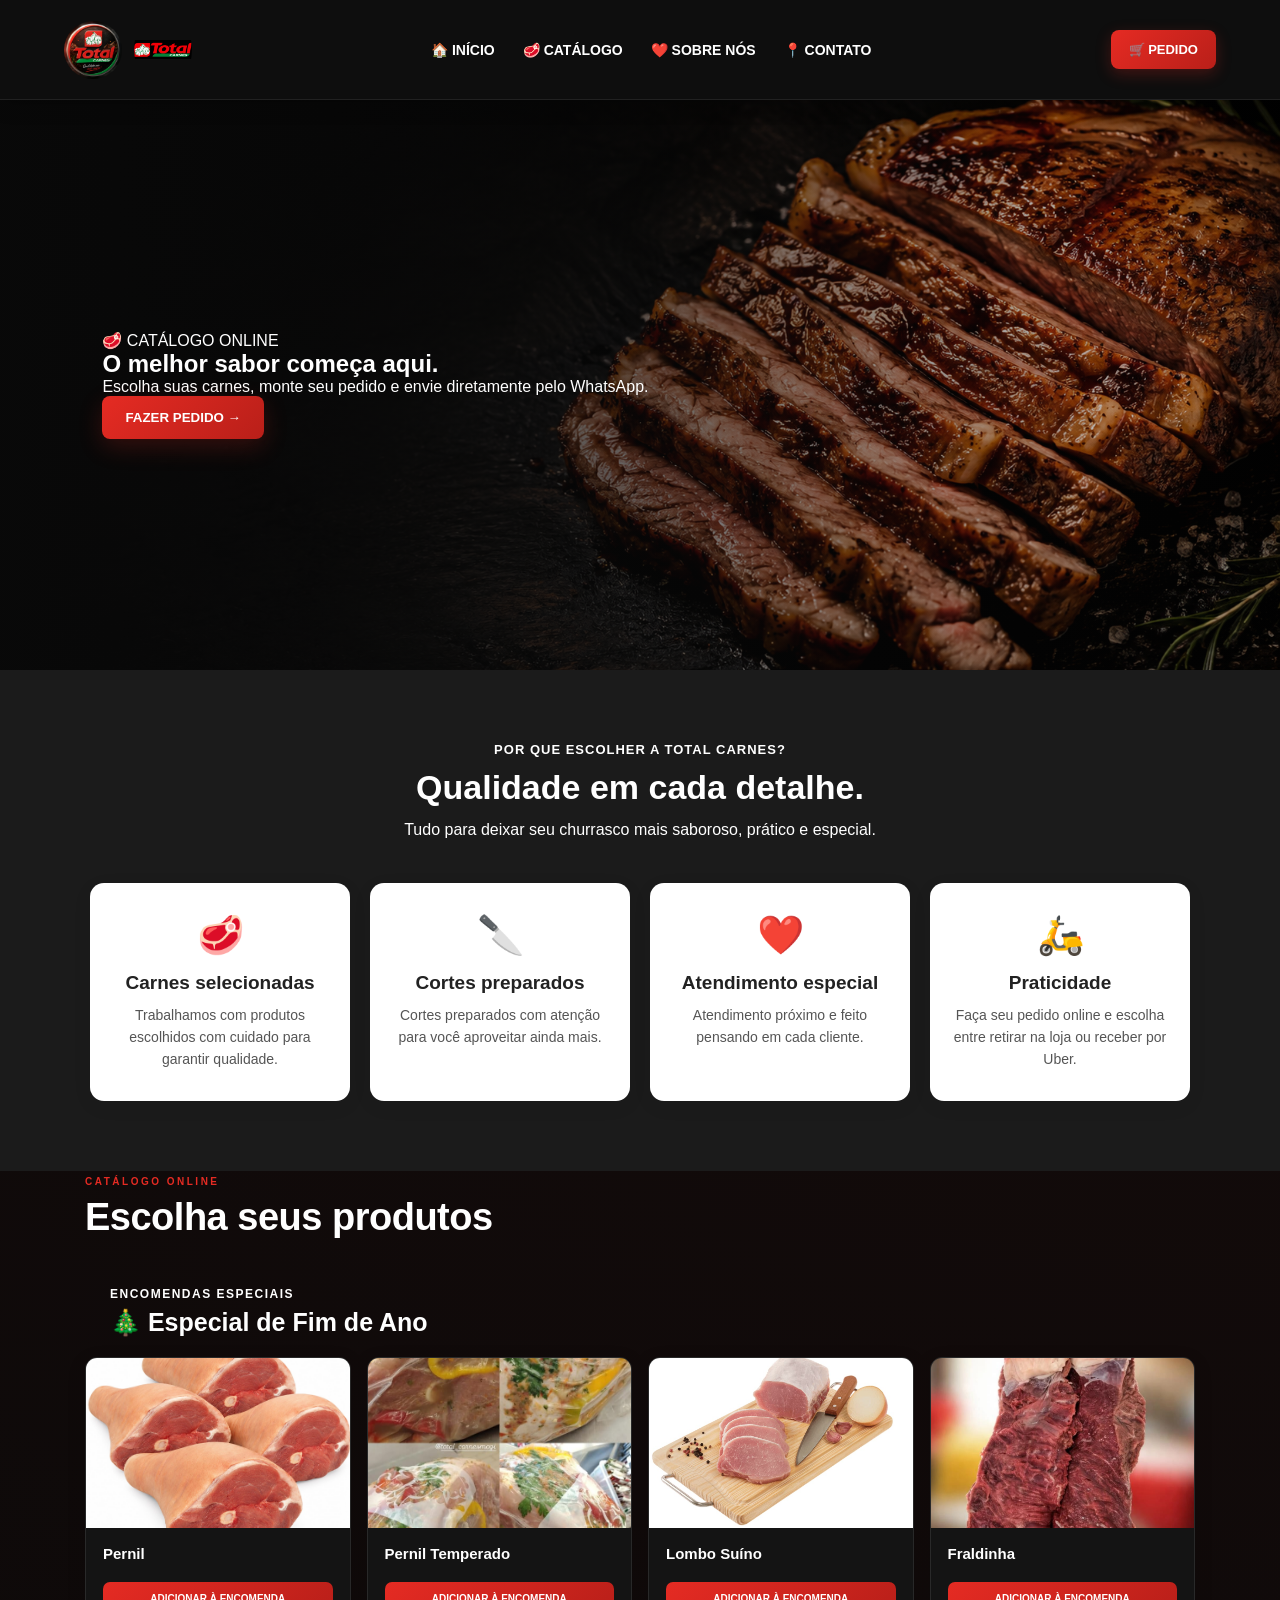
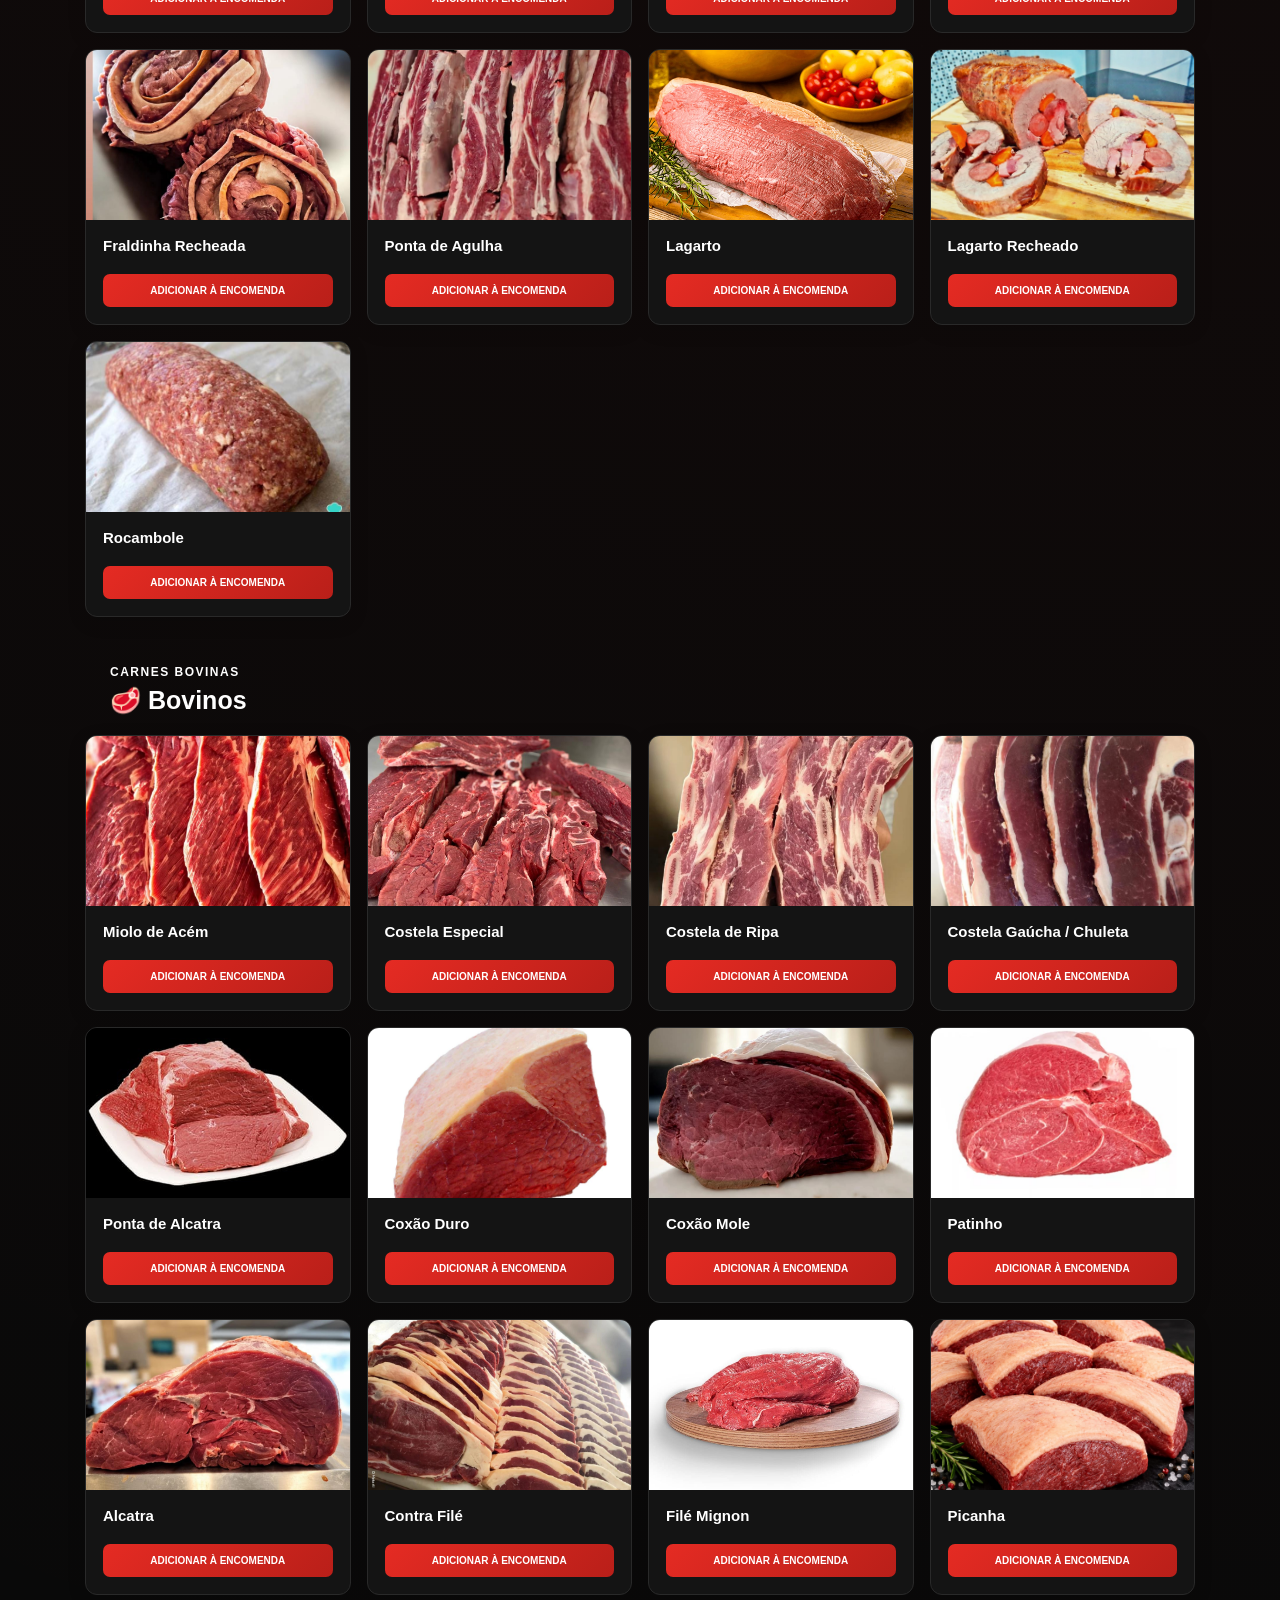
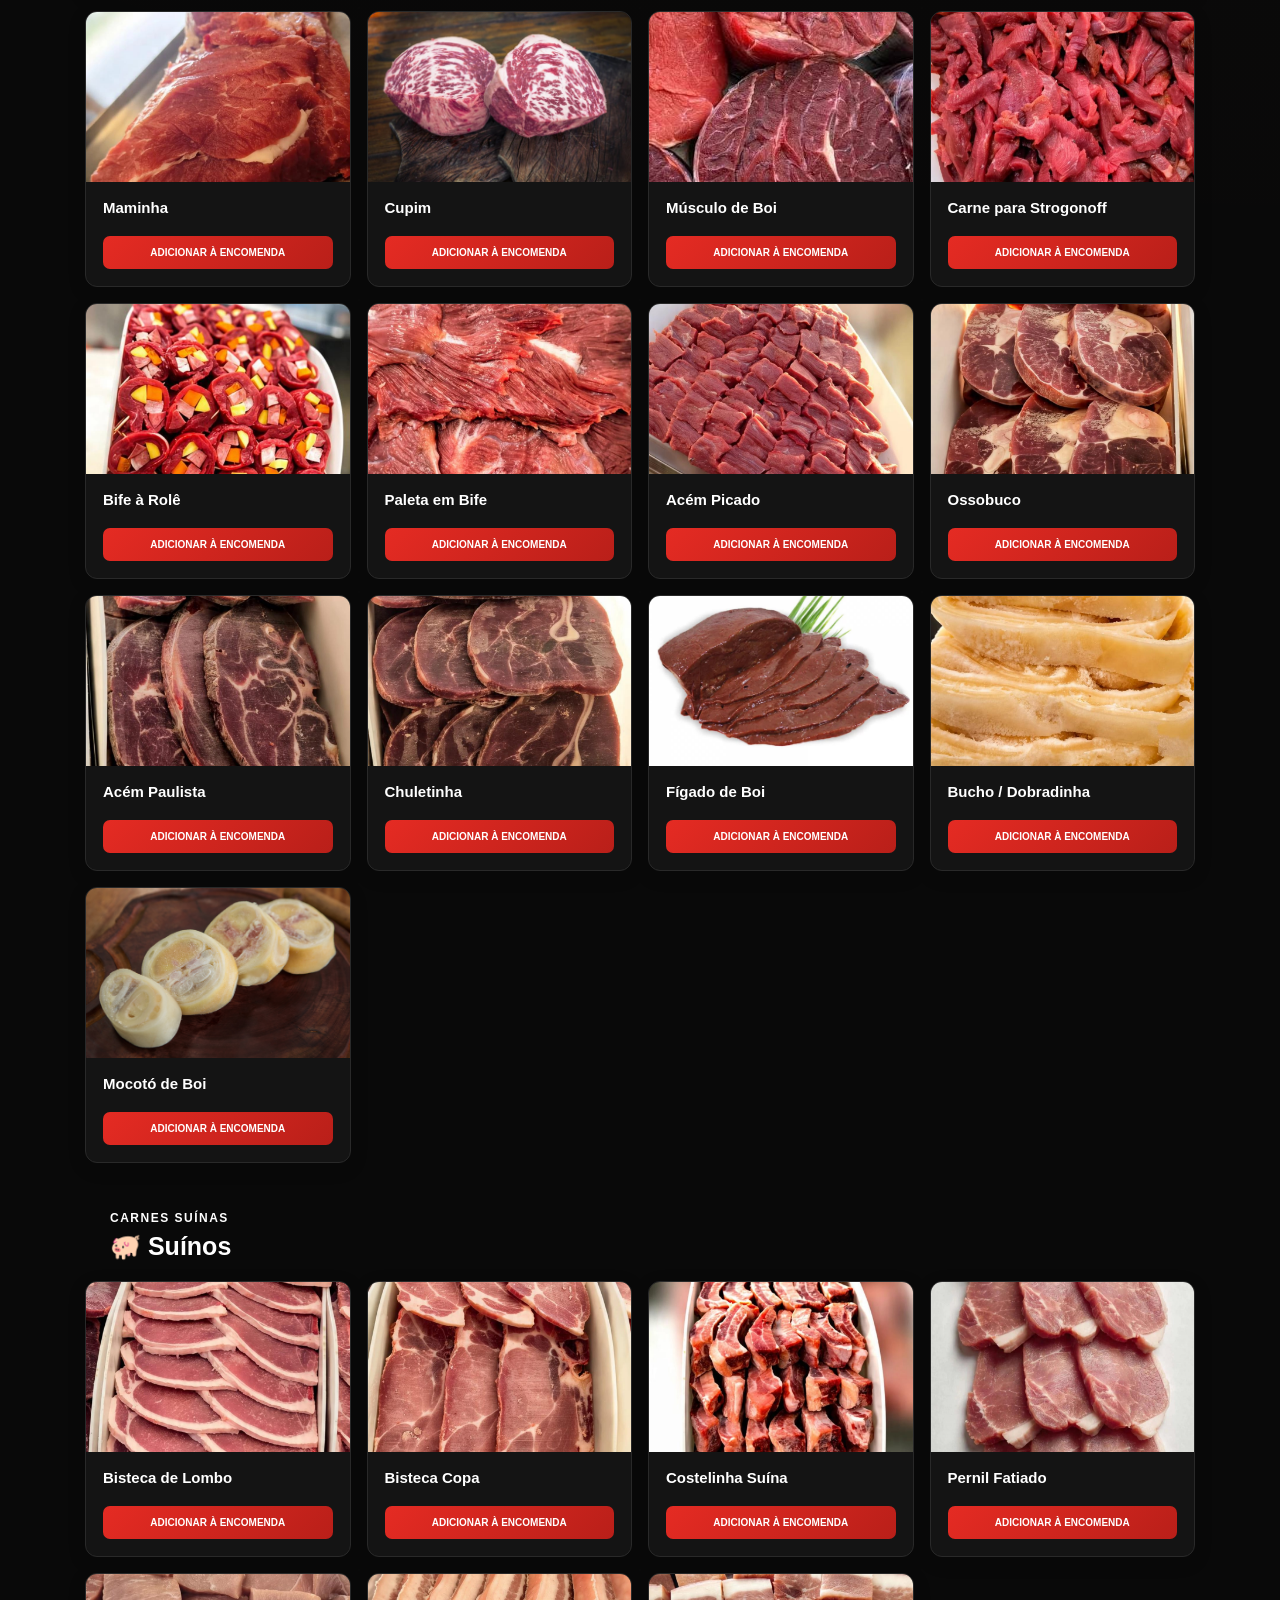
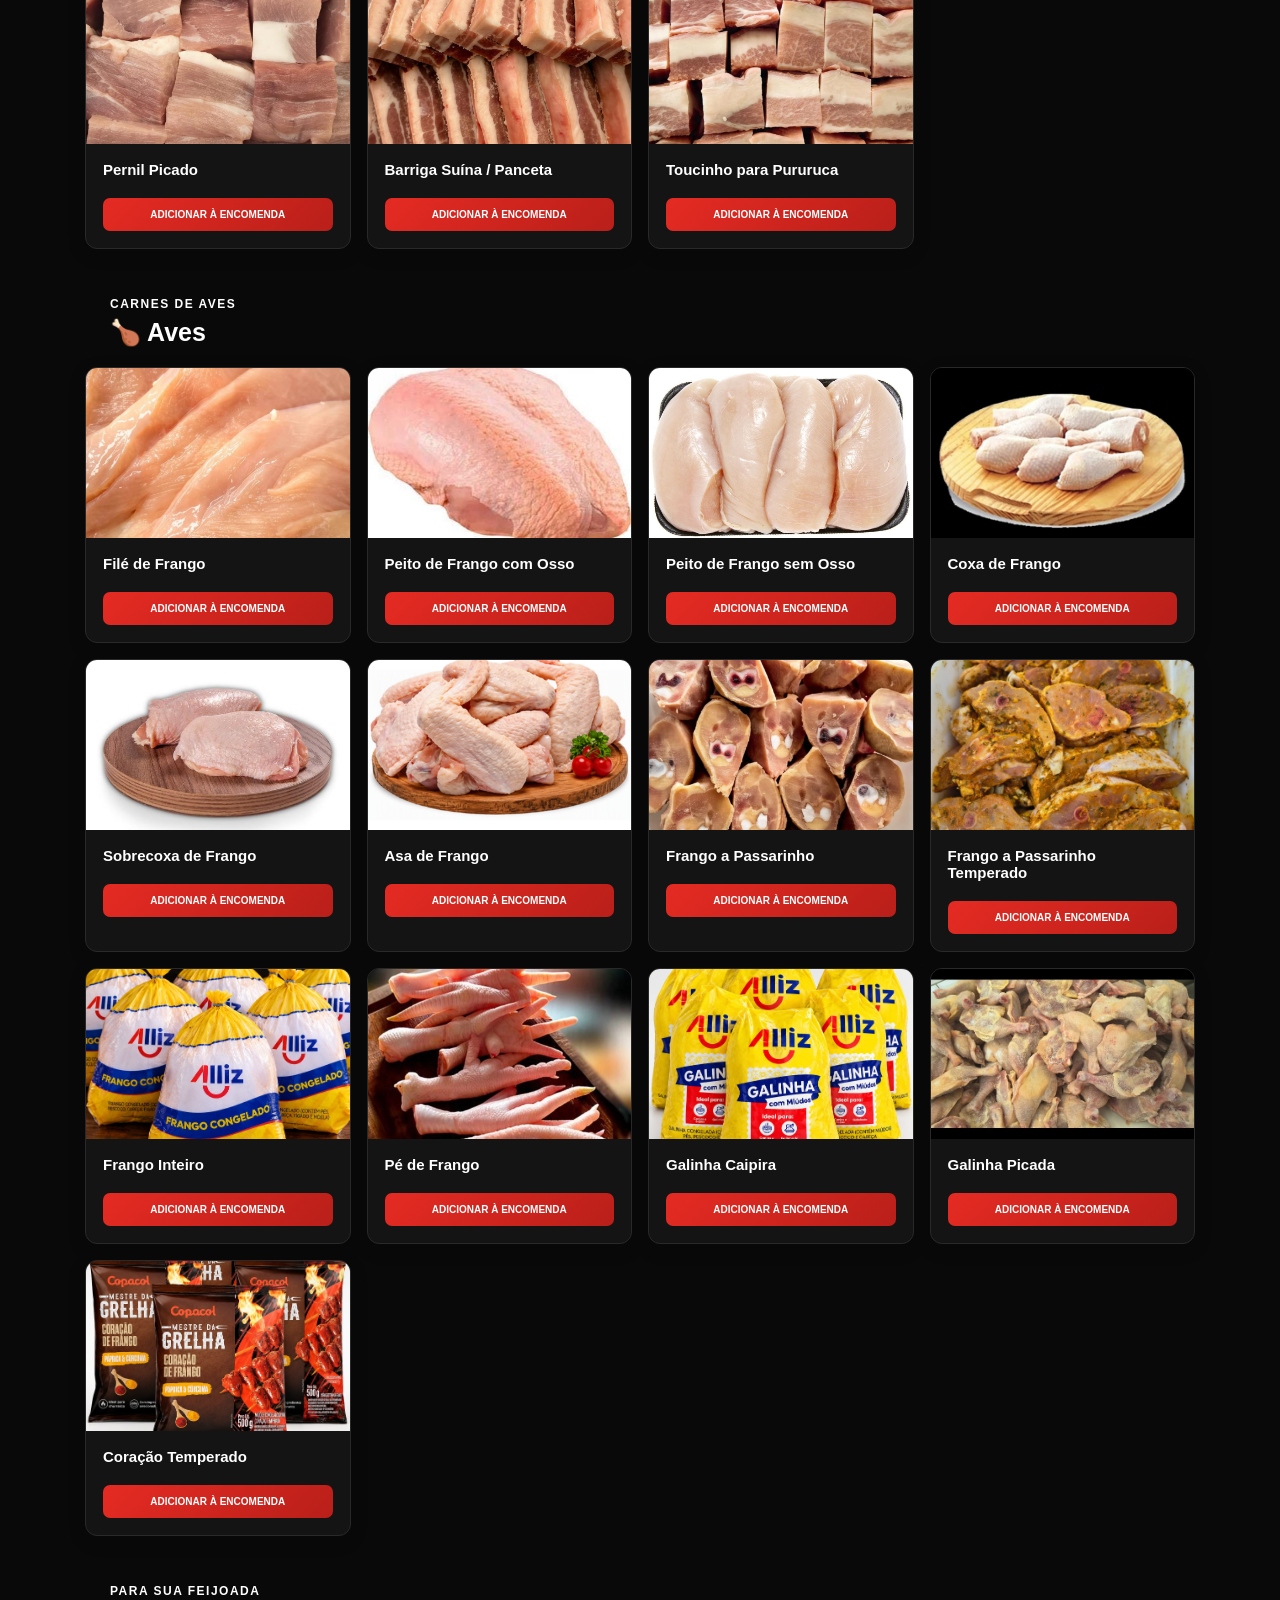
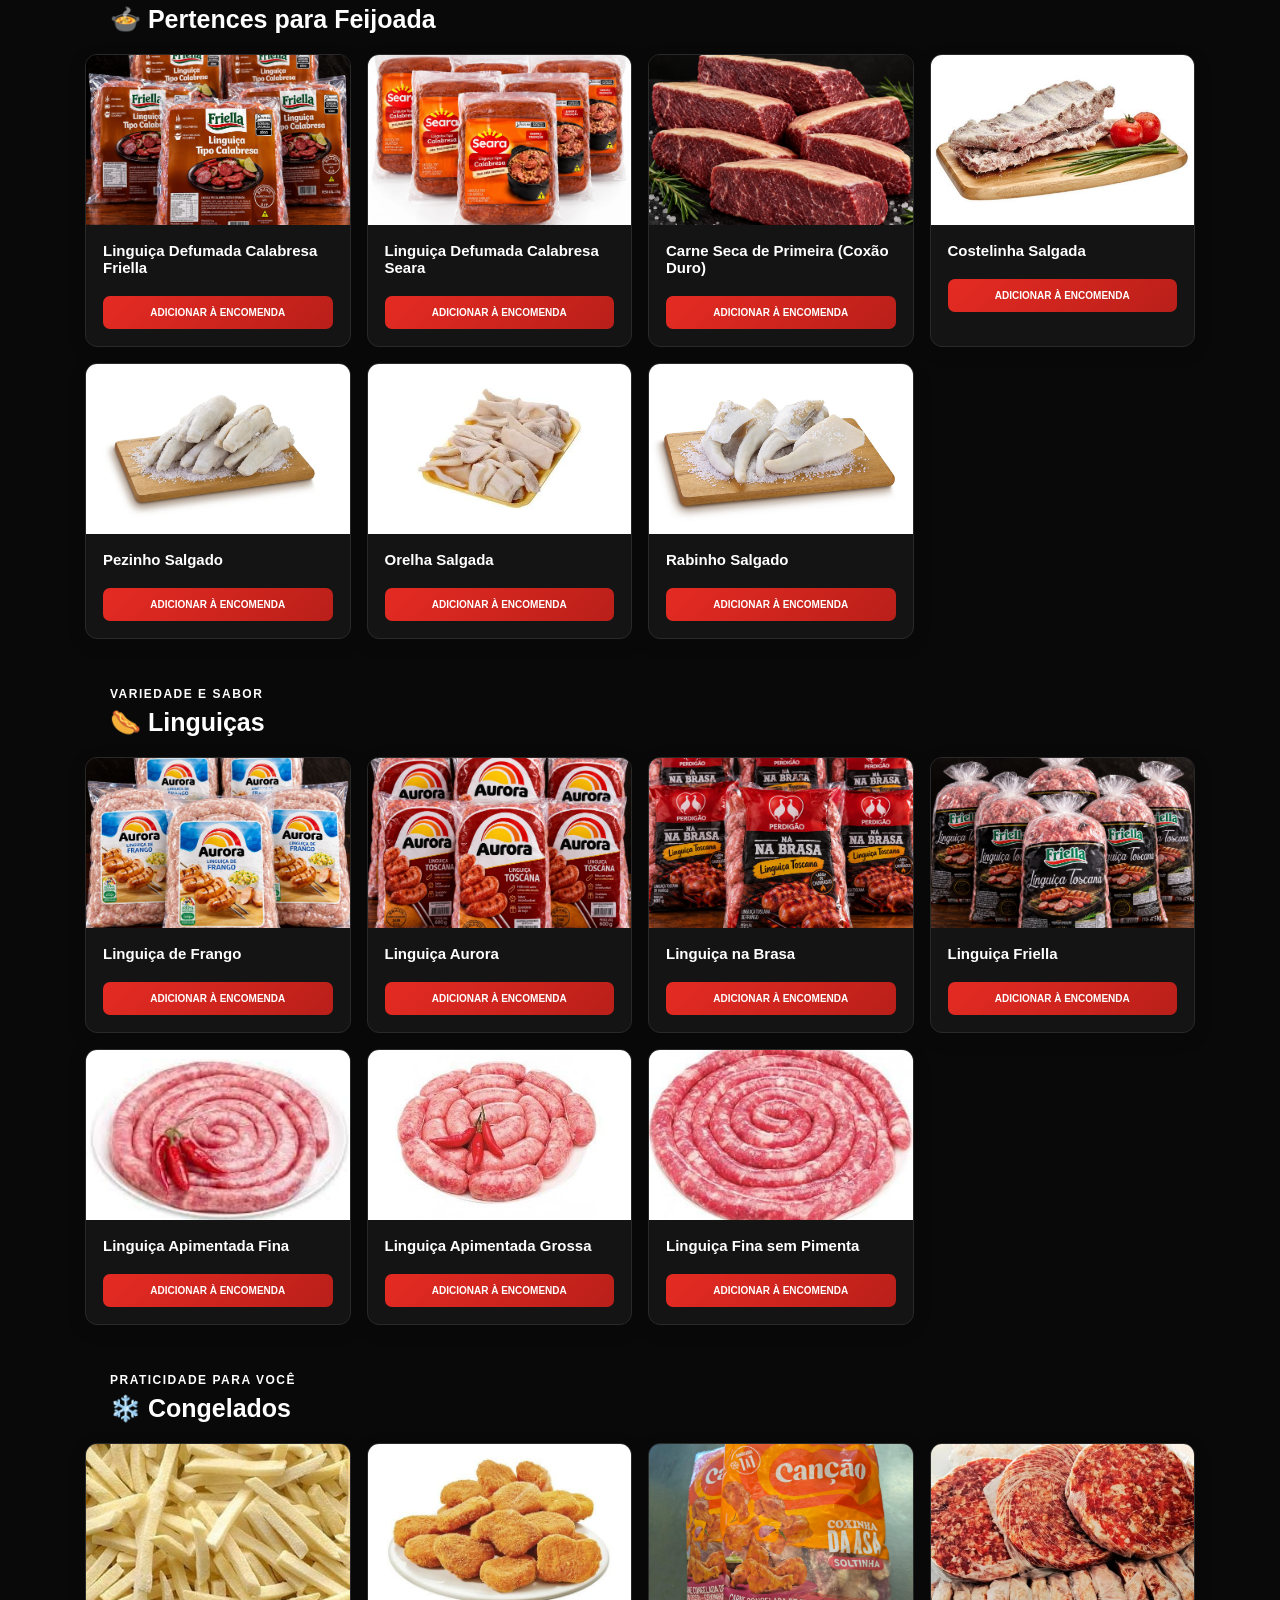
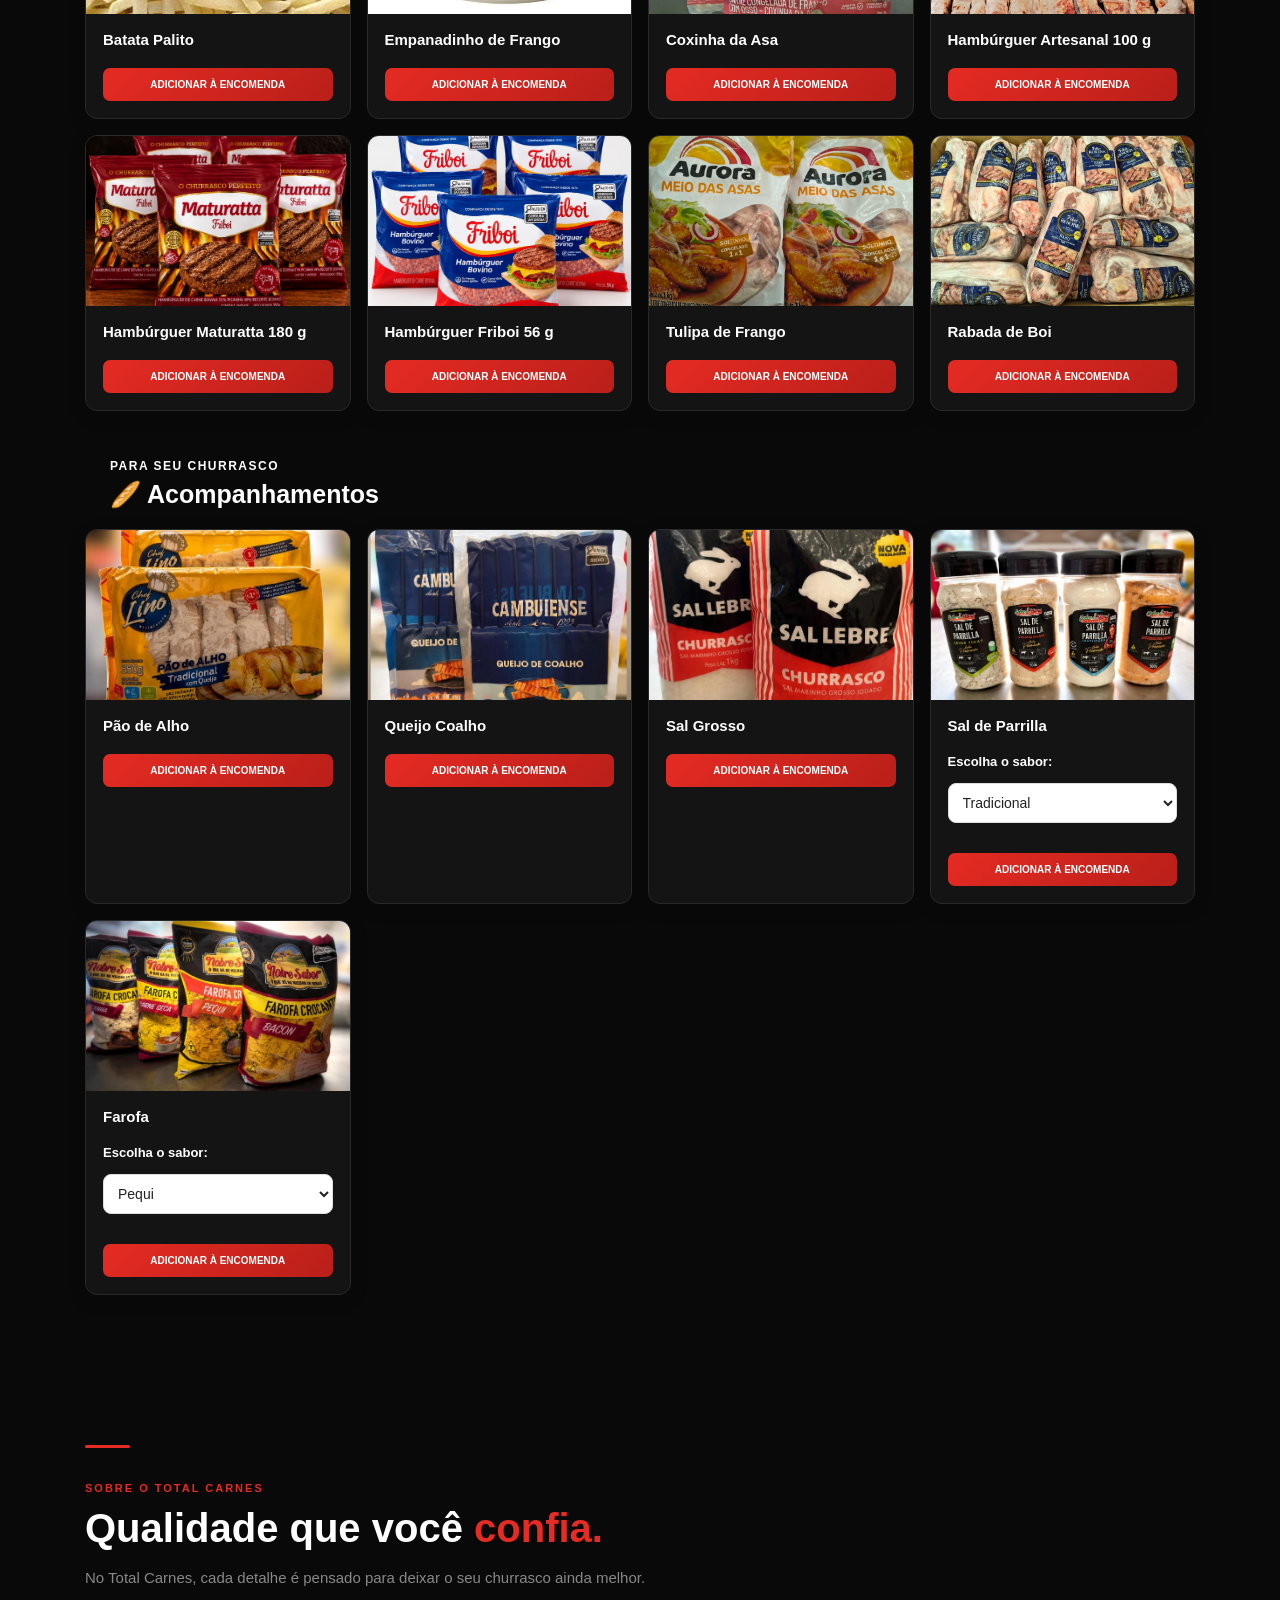
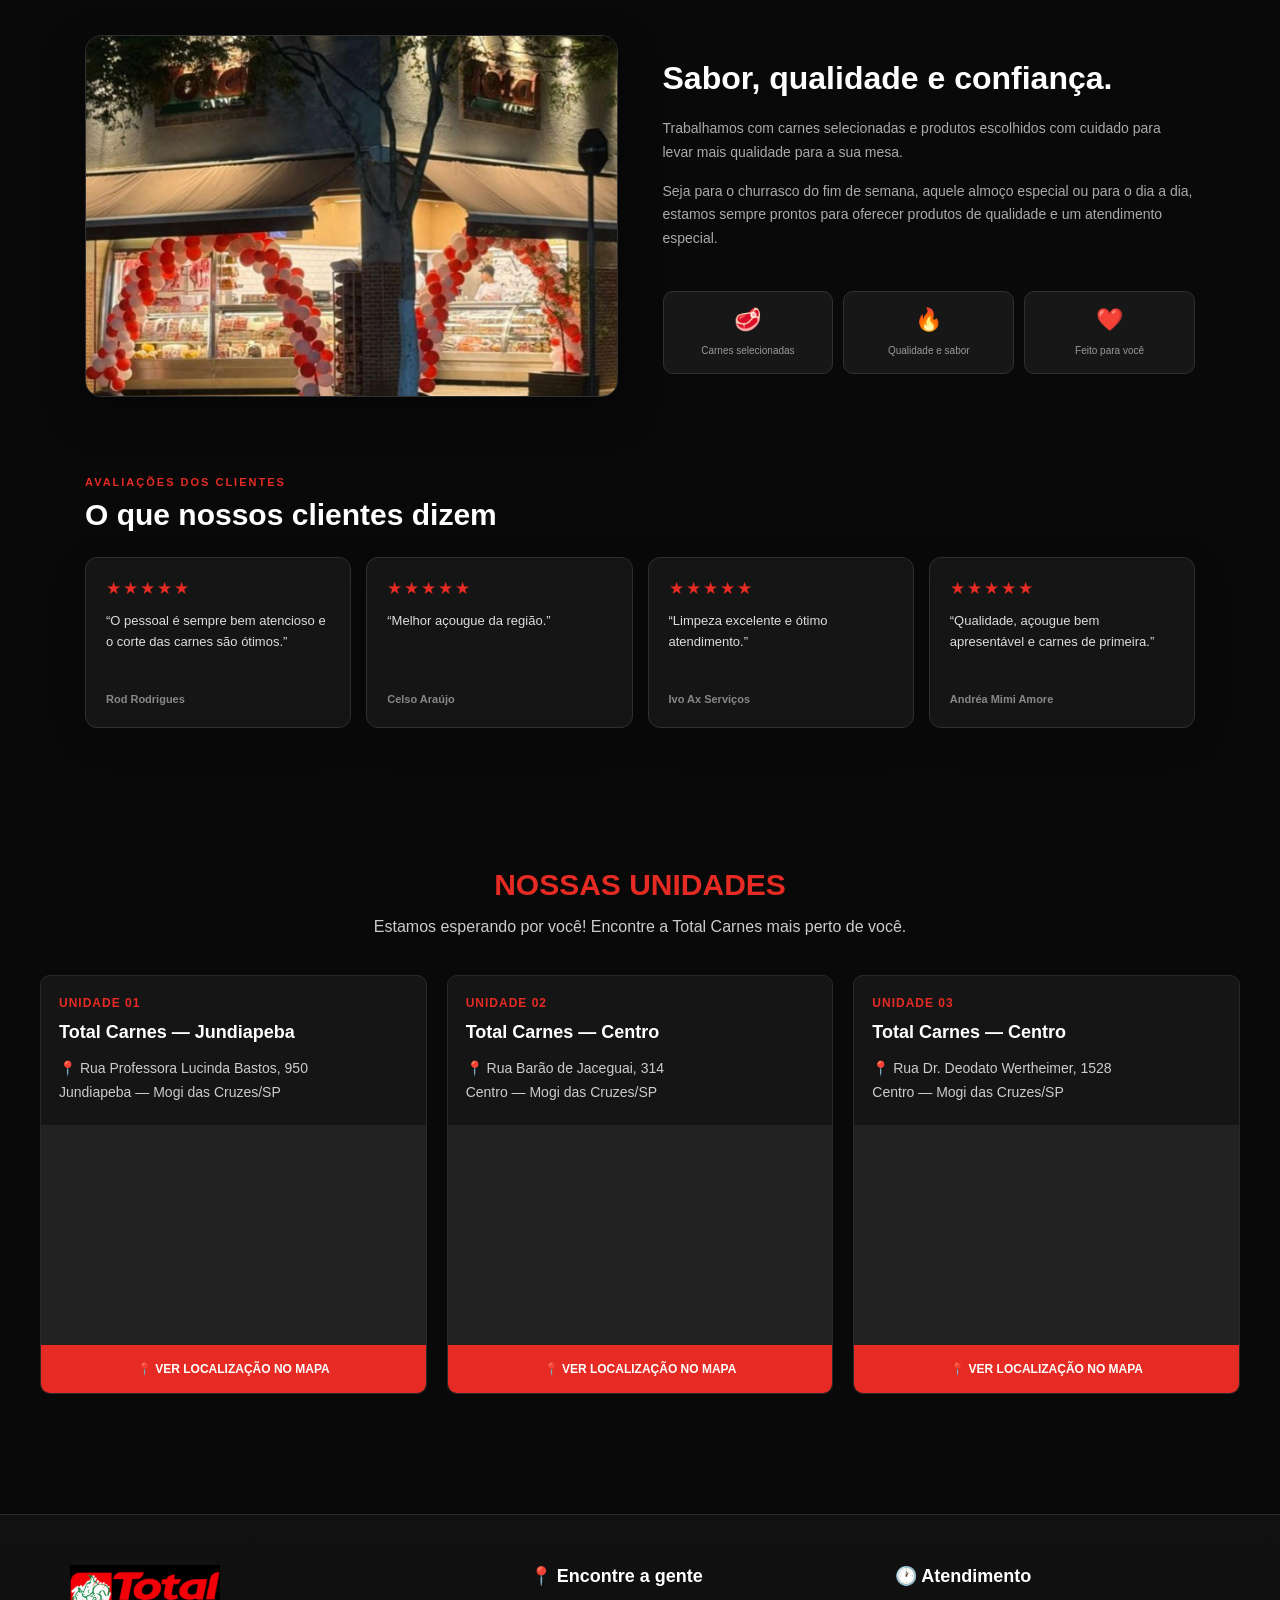
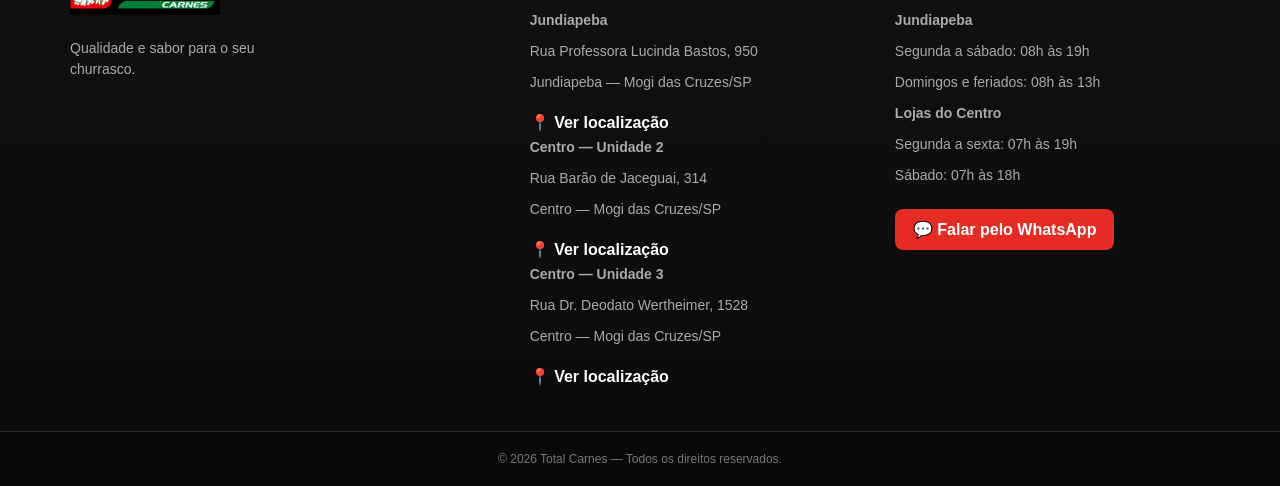
==== index.html @ 4db710e2 "Change 'Hello World' to 'Goodbye World'" ====
<!DOCTYPE html>
<html lang="pt-BR">

<head>
    <meta charset="UTF-8">
    <meta name="viewport" content="width=device-width, initial-scale=1.0">

    <title>Total Carnes</title>

    <link rel="stylesheet" href="style.css">
</head>

<body>

    <!-- =========================
         CABEÇALHO
    ========================== -->

    <header>

        <div class="logo">

            <img src="Logo site.jpeg" alt="Total Carnes">
            <img src="rodape.jpg"
            alt="Total Carnes"
                class="logo-secundaria">

        </div>


        <button
            class="menu-mobile"
            id="menuMobile"
            aria-label="Abrir menu"
        >
            ☰
        </button>


        <nav id="menuNav">

            <a href="index.html">🏠 INÍCIO</a>

            <a href="catalogo.html">🥩 CATÁLOGO</a>

            <a href="sobre.html">❤️ SOBRE NÓS</a>

            <a href="contato.html">📍 CONTATO</a>

        </nav>


        <button
            class="pedido"
            onclick="abrirCarrinho()"
        >
            🛒 PEDIDO
        </button>

    </header>


    <!-- =========================
         HERO
    ========================== -->

    <section class="hero">

        <div class="hero-content">

            <div class="categoria">
                🥩 CATÁLOGO ONLINE
            </div>

            <h1>
                O melhor sabor começa
                <span>aqui.</span>
            </h1>

            <p>
                Escolha suas carnes, monte seu pedido e
                envie diretamente pelo WhatsApp.
            </p>

            <button
                class="botao"
                onclick="document.getElementById('catalogo').scrollIntoView()"
            >
                FAZER PEDIDO →
            </button>

        </div>

    </section>


    <!-- =========================
         DIFERENCIAIS
    ========================== -->

    <section class="diferenciais">

        <div class="diferenciais-titulo">

            <small>
                POR QUE ESCOLHER A TOTAL CARNES?
            </small>

            <h2>
                Qualidade em cada detalhe.
            </h2>

            <p>
                Tudo para deixar seu churrasco mais saboroso,
                prático e especial.
            </p>

        </div>


        <div class="diferenciais-grid">

            <div class="diferencial">

                <div class="diferencial-icone">
                    🥩
                </div>

                <h3>
                    Carnes selecionadas
                </h3>

                <p>
                    Trabalhamos com produtos escolhidos
                    com cuidado para garantir qualidade.
                </p>

            </div>


            <div class="diferencial">

                <div class="diferencial-icone">
                    🔪
                </div>

                <h3>
                    Cortes preparados
                </h3>

                <p>
                    Cortes preparados com atenção
                    para você aproveitar ainda mais.
                </p>

            </div>


            <div class="diferencial">

                <div class="diferencial-icone">
                    ❤️
                </div>

                <h3>
                    Atendimento especial
                </h3>

                <p>
                    Atendimento próximo e feito
                    pensando em cada cliente.
                </p>

            </div>


            <div class="diferencial">

                <div class="diferencial-icone">
                    🛵
                </div>

                <h3>
                    Praticidade
                </h3>

                <p>
                    Faça seu pedido online e escolha
                    entre retirar na loja ou receber por Uber.
                </p>

            </div>

        </div>

    </section>

<section class="catalogo" id="catalogo">

    <div class="titulo">
        <small>CATÁLOGO ONLINE</small>
        <h2>Escolha seus produtos</h2>
    </div>

    <!-- 1. ESPECIAL DE FIM DE ANO -->
    <div class="categoria-produtos">
        <small>ENCOMENDAS ESPECIAIS</small>
        <h2>🎄 Especial de Fim de Ano</h2>
    </div>

    <div class="produtos">
        <div class="produto"><div class="imagem"><img src="pernil.jpg" alt="Pernil"></div><div class="produto-info"><h3>Pernil</h3><button class="adicionar" onclick="adicionarAoCarrinho('Pernil',0,'kg')">ADICIONAR À ENCOMENDA</button></div></div>
        <div class="produto"><div class="imagem"><img src="perniltemperado.jpg" alt="Pernil Temperado"></div><div class="produto-info"><h3>Pernil Temperado</h3><button class="adicionar" onclick="adicionarAoCarrinho('Pernil Temperado',0,'kg')">ADICIONAR À ENCOMENDA</button></div></div>
        <div class="produto"><div class="imagem"><img src="lombo.jpg" alt="Lombo Suíno"></div><div class="produto-info"><h3>Lombo Suíno</h3><button class="adicionar" onclick="adicionarAoCarrinho('Lombo Suíno',0,'kg')">ADICIONAR À ENCOMENDA</button></div></div>
        <div class="produto"><div class="imagem"><img src="fraldinha.jpg" alt="Fraldinha"></div><div class="produto-info"><h3>Fraldinha</h3><button class="adicionar" onclick="adicionarAoCarrinho('Fraldinha',0,'kg')">ADICIONAR À ENCOMENDA</button></div></div>
        <div class="produto"><div class="imagem"><img src="Fraldinha Recheada.jpeg" alt="Fraldinha Recheada"></div><div class="produto-info"><h3>Fraldinha Recheada</h3><button class="adicionar" onclick="adicionarAoCarrinho('Fraldinha Recheada',0,'kg')">ADICIONAR À ENCOMENDA</button></div></div>
        <div class="produto"><div class="imagem"><img src="pontadeagulha.jpg" alt="Ponta de Agulha"></div><div class="produto-info"><h3>Ponta de Agulha</h3><button class="adicionar" onclick="adicionarAoCarrinho('Ponta de Agulha',0,'kg')">ADICIONAR À ENCOMENDA</button></div></div>
        <div class="produto"><div class="imagem"><img src="lagarto1.jpg" alt="Lagarto"></div><div class="produto-info"><h3>Lagarto</h3><button class="adicionar" onclick="adicionarAoCarrinho('Lagarto',0,'kg')">ADICIONAR À ENCOMENDA</button></div></div>
        <div class="produto"><div class="imagem"><img src="lagartotemperado.jpg" alt="Lagarto Recheado"></div><div class="produto-info"><h3>Lagarto Recheado</h3><button class="adicionar" onclick="adicionarAoCarrinho('Lagarto Recheado',0,'kg')">ADICIONAR À ENCOMENDA</button></div></div>
        <div class="produto"><div class="imagem"><img src="rocambole.jpg" alt="Rocambole"></div><div class="produto-info"><h3>Rocambole</h3><button class="adicionar" onclick="adicionarAoCarrinho('Rocambole',0,'un')">ADICIONAR À ENCOMENDA</button></div></div>
    </div>

    <!-- 2. BOVINOS -->
    <div class="categoria-produtos">
        <small>CARNES BOVINAS</small>
        <h2>🥩 Bovinos</h2>
    </div>

    <div class="produtos">
        <div class="produto"><div class="imagem"><img src="miolodeacem.jpg" alt="Miolo de Acém"></div><div class="produto-info"><h3>Miolo de Acém</h3><button class="adicionar" onclick="adicionarAoCarrinho('Miolo de Acém',0,'kg')">ADICIONAR À ENCOMENDA</button></div></div>
        <div class="produto"><div class="imagem"><img src="costelaespecial.jpg" alt="Costela Especial"></div><div class="produto-info"><h3>Costela Especial</h3><button class="adicionar" onclick="adicionarAoCarrinho('Costela Especial',0,'kg')">ADICIONAR À ENCOMENDA</button></div></div>
        <div class="produto"><div class="imagem"><img src="costelalderipa.jpg" alt="Costela de Ripa"></div><div class="produto-info"><h3>Costela de Ripa</h3><button class="adicionar" onclick="adicionarAoCarrinho('Costela de Ripa',0,'kg')">ADICIONAR À ENCOMENDA</button></div></div>
        <div class="produto"><div class="imagem"><img src="chuleta.jpg" alt="Costela Gaúcha"></div><div class="produto-info"><h3>Costela Gaúcha / Chuleta</h3><button class="adicionar" onclick="adicionarAoCarrinho('Costela Gaúcha / Chuleta',0,'kg')">ADICIONAR À ENCOMENDA</button></div></div>
        <div class="produto"><div class="imagem"><img src="pontadealcatra.jpg" alt="Ponta de Alcatra"></div><div class="produto-info"><h3>Ponta de Alcatra</h3><button class="adicionar" onclick="adicionarAoCarrinho('Ponta de Alcatra',0,'kg')">ADICIONAR À ENCOMENDA</button></div></div>
        <div class="produto"><div class="imagem"><img src="coxaoduro.jpg" alt="Coxão Duro"></div><div class="produto-info"><h3>Coxão Duro</h3><button class="adicionar" onclick="adicionarAoCarrinho('Coxão Duro',0,'kg')">ADICIONAR À ENCOMENDA</button></div></div>
        <div class="produto"><div class="imagem"><img src="coxaomole.jpg" alt="Coxão Mole"></div><div class="produto-info"><h3>Coxão Mole</h3><button class="adicionar" onclick="adicionarAoCarrinho('Coxão Mole',0,'kg')">ADICIONAR À ENCOMENDA</button></div></div>
        <div class="produto"><div class="imagem"><img src="patinho.jpg" alt="Patinho"></div><div class="produto-info"><h3>Patinho</h3><button class="adicionar" onclick="adicionarAoCarrinho('Patinho',0,'kg')">ADICIONAR À ENCOMENDA</button></div></div>
        <div class="produto"><div class="imagem"><img src="alcatra.jpg" alt="Alcatra"></div><div class="produto-info"><h3>Alcatra</h3><button class="adicionar" onclick="adicionarAoCarrinho('Alcatra',0,'kg')">ADICIONAR À ENCOMENDA</button></div></div>
        <div class="produto"><div class="imagem"><img src="contra.jpg" alt="Contra Filé"></div><div class="produto-info"><h3>Contra Filé</h3><button class="adicionar" onclick="adicionarAoCarrinho('Contra Filé',0,'kg')">ADICIONAR À ENCOMENDA</button></div></div>
        <div class="produto"><div class="imagem"><img src="filemignon.jpg" alt="Filé Mignor"></div><div class="produto-info"><h3>Filé Mignon</h3><button class="adicionar" onclick="adicionarAoCarrinho('Filé Mignon',0,'kg')">ADICIONAR À ENCOMENDA</button></div></div>
        <div class="produto"><div class="imagem"><img src="picanha.jpg" alt="Picanha"></div><div class="produto-info"><h3>Picanha</h3><button class="adicionar" onclick="adicionarAoCarrinho('Picanha',0,'kg')">ADICIONAR À ENCOMENDA</button></div></div>
        <div class="produto"><div class="imagem"><img src="maminha.jpg" alt="Maminha"></div><div class="produto-info"><h3>Maminha</h3><button class="adicionar" onclick="adicionarAoCarrinho('Maminha',0,'kg')">ADICIONAR À ENCOMENDA</button></div></div>
        <div class="produto"><div class="imagem"><img src="cupim.jpg" alt="Cupim"></div><div class="produto-info"><h3>Cupim</h3><button class="adicionar" onclick="adicionarAoCarrinho('Cupim',0,'kg')">ADICIONAR À ENCOMENDA</button></div></div>
        <div class="produto"><div class="imagem"><img src="musculo.jpg" alt="Músculo de Boi"></div><div class="produto-info"><h3>Músculo de Boi</h3><button class="adicionar" onclick="adicionarAoCarrinho('Músculo de Boi',0,'kg')">ADICIONAR À ENCOMENDA</button></div></div>
        <div class="produto"><div class="imagem"><img src="strogonoff.jpg" alt="Carne para Strogonoff"></div><div class="produto-info"><h3>Carne para Strogonoff</h3><button class="adicionar" onclick="adicionarAoCarrinho('Carne para Strogonoff',0,'kg')">ADICIONAR À ENCOMENDA</button></div></div>
        <div class="produto"><div class="imagem"><img src="bifearole.jpg" alt="Bife à Rolê"></div><div class="produto-info"><h3>Bife à Rolê</h3><button class="adicionar" onclick="adicionarAoCarrinho('Bife à Rolê',0,'kg')">ADICIONAR À ENCOMENDA</button></div></div>
        <div class="produto"><div class="imagem"><img src="paleta.jpg" alt="Paleta em Bife"></div><div class="produto-info"><h3>Paleta em Bife</h3><button class="adicionar" onclick="adicionarAoCarrinho('Paleta em Bife',0,'kg')">ADICIONAR À ENCOMENDA</button></div></div>
        <div class="produto"><div class="imagem"><img src="acempicado.jpg" alt="Acém Picado"></div><div class="produto-info"><h3>Acém Picado</h3><button class="adicionar" onclick="adicionarAoCarrinho('Acém Picado',0,'kg')">ADICIONAR À ENCOMENDA</button></div></div>
        <div class="produto"><div class="imagem"><img src="ossobuco.jpg" alt="Osso Buco"></div><div class="produto-info"><h3>Ossobuco</h3><button class="adicionar" onclick="adicionarAoCarrinho('Ossobuco',0,'kg')">ADICIONAR À ENCOMENDA</button></div></div>
        <div class="produto"><div class="imagem"><img src="acempaulista.jpg" alt="Acém Paulista"></div><div class="produto-info"><h3>Acém Paulista</h3><button class="adicionar" onclick="adicionarAoCarrinho('Acém Paulista',0,'kg')">ADICIONAR À ENCOMENDA</button></div></div>
        <div class="produto"><div class="imagem"><img src="chuletinha.jpg" alt="Chuletinha"></div><div class="produto-info"><h3>Chuletinha</h3><button class="adicionar" onclick="adicionarAoCarrinho('Chuletinha',0,'kg')">ADICIONAR À ENCOMENDA</button></div></div>
        <div class="produto"><div class="imagem"><img src="figado.jpg" alt="Fígado de Boi"></div><div class="produto-info"><h3>Fígado de Boi</h3><button class="adicionar" onclick="adicionarAoCarrinho('Fígado de Boi',0,'kg')">ADICIONAR À ENCOMENDA</button></div></div>
        <div class="produto"><div class="imagem"><img src="bucho.jpg" alt="Bucho / Dobradinha"></div><div class="produto-info"><h3>Bucho / Dobradinha</h3><button class="adicionar" onclick="adicionarAoCarrinho('Bucho / Dobradinha',0,'kg')">ADICIONAR À ENCOMENDA</button></div></div>
        <div class="produto"><div class="imagem"><img src="mocoto.jpg" alt="Mocotó de Boi"></div><div class="produto-info"><h3>Mocotó de Boi</h3><button class="adicionar" onclick="adicionarAoCarrinho('Mocotó de Boi',0,'kg')">ADICIONAR À ENCOMENDA</button></div></div>
    </div>

    <!-- 3. SUÍNOS -->
    <div class="categoria-produtos">
        <small>CARNES SUÍNAS</small>
        <h2>🐖 Suínos</h2>
    </div>

    <div class="produtos">
        <div class="produto"><div class="imagem"><img src="bistecalombo.jpg" alt="Bisteca Lombo"></div><div class="produto-info"><h3>Bisteca de Lombo</h3><button class="adicionar" onclick="adicionarAoCarrinho('Bisteca de Lombo',0,'kg')">ADICIONAR À ENCOMENDA</button></div></div>
        <div class="produto"><div class="imagem"><img src="bistecacopa.jpg" alt="Bisteca Copa"></div><div class="produto-info"><h3>Bisteca Copa</h3><button class="adicionar" onclick="adicionarAoCarrinho('Bisteca Copa',0,'kg')">ADICIONAR À ENCOMENDA</button></div></div>
        <div class="produto"><div class="imagem"><img src="costelinha.jpg" alt="Costelinha Suína"></div><div class="produto-info"><h3>Costelinha Suína</h3><button class="adicionar" onclick="adicionarAoCarrinho('Costelinha Suína',0,'kg')">ADICIONAR À ENCOMENDA</button></div></div>
        <div class="produto"><div class="imagem"><img src="pernilfatiado.jpg" alt="Pernil Fatiado"></div><div class="produto-info"><h3>Pernil Fatiado</h3><button class="adicionar" onclick="adicionarAoCarrinho('Pernil Fatiado',0,'kg')">ADICIONAR À ENCOMENDA</button></div></div>
        <div class="produto"><div class="imagem"><img src="pernilpicado.jpg" alt="Pernil Picado"></div><div class="produto-info"><h3>Pernil Picado</h3><button class="adicionar" onclick="adicionarAoCarrinho('Pernil Picado',0,'kg')">ADICIONAR À ENCOMENDA</button></div></div>
        <div class="produto"><div class="imagem"><img src="barriga.jpg" alt="Barriga Suína / Panceta"></div><div class="produto-info"><h3>Barriga Suína / Panceta</h3><button class="adicionar" onclick="adicionarAoCarrinho('Barriga Suína / Panceta',0,'kg')">ADICIONAR À ENCOMENDA</button></div></div>
        <div class="produto"><div class="imagem"><img src="toucinho.jpg" alt="Toucinho para Pururuca"></div><div class="produto-info"><h3>Toucinho para Pururuca</h3><button class="adicionar" onclick="adicionarAoCarrinho('Toucinho para Pururuca',0,'kg')">ADICIONAR À ENCOMENDA</button></div></div>
    </div>

    <!-- 4. AVES -->
    <div class="categoria-produtos">
        <small>CARNES DE AVES</small>
        <h2>🍗 Aves</h2>
    </div>

    <div class="produtos">
        <div class="produto"><div class="imagem"><img src="filedefrango.jpg" alt="Filé de Frango"></div><div class="produto-info"><h3>Filé de Frango</h3><button class="adicionar" onclick="adicionarAoCarrinho('Filé de Frango',0,'kg')">ADICIONAR À ENCOMENDA</button></div></div>
        <div class="produto"><div class="imagem"><img src="peitocosso.jpg" alt="Peito de Frango com Osso"></div><div class="produto-info"><h3>Peito de Frango com Osso</h3><button class="adicionar" onclick="adicionarAoCarrinho('Peito de Frango com Osso',0,'kg')">ADICIONAR À ENCOMENDA</button></div></div>
        <div class="produto"><div class="imagem"><img src="peitosemosso.jpg" alt="Peito de Frango sem Osso"></div><div class="produto-info"><h3>Peito de Frango sem Osso</h3><button class="adicionar" onclick="adicionarAoCarrinho('Peito de Frango sem Osso',0,'kg')">ADICIONAR À ENCOMENDA</button></div></div>
        <div class="produto"><div class="imagem"><img src="coxa.jpg" alt="Coxa de Frango"></div><div class="produto-info"><h3>Coxa de Frango</h3><button class="adicionar" onclick="adicionarAoCarrinho('Coxa de Frango',0,'kg')">ADICIONAR À ENCOMENDA</button></div></div>
        <div class="produto"><div class="imagem"><img src="sobrecoxa.jpg" alt="Sobrecoxa de Frango"></div><div class="produto-info"><h3>Sobrecoxa de Frango</h3><button class="adicionar" onclick="adicionarAoCarrinho('Sobrecoxa de Frango',0,'kg')">ADICIONAR À ENCOMENDA</button></div></div>
        <div class="produto"><div class="imagem"><img src="asa.jpg" alt="Asa de Frango"></div><div class="produto-info"><h3>Asa de Frango</h3><button class="adicionar" onclick="adicionarAoCarrinho('Asa de Frango',0,'kg')">ADICIONAR À ENCOMENDA</button></div></div>
        <div class="produto"><div class="imagem"><img src="frangopassarinho.jpg" alt="Frango a Passarinho"></div><div class="produto-info"><h3>Frango a Passarinho</h3><button class="adicionar" onclick="adicionarAoCarrinho('Frango a Passarinho',0,'kg')">ADICIONAR À ENCOMENDA</button></div></div>
        <div class="produto"><div class="imagem"><img src="temperado.jpg" alt="Frango a Passarinho Temperado"></div><div class="produto-info"><h3>Frango a Passarinho Temperado</h3><button class="adicionar" onclick="adicionarAoCarrinho('Frango a Passarinho Temperado',0,'kg')">ADICIONAR À ENCOMENDA</button></div></div>
        <div class="produto"><div class="imagem"><img src="frango.jpg" alt="Frango Inteiro"></div><div class="produto-info"><h3>Frango Inteiro</h3><button class="adicionar" onclick="adicionarAoCarrinho('Frango Inteiro',0,'kg')">ADICIONAR À ENCOMENDA</button></div></div>
        <div class="produto"><div class="imagem"><img src="pedefrango.jpg" alt="Pé de Frango"></div><div class="produto-info"><h3>Pé de Frango</h3><button class="adicionar" onclick="adicionarAoCarrinho('Pé de Frango',0,'kg')">ADICIONAR À ENCOMENDA</button></div></div>
        <div class="produto"><div class="imagem"><img src="galinha.jpg" alt="Galinha Caipira"></div><div class="produto-info"><h3>Galinha Caipira</h3><button class="adicionar" onclick="adicionarAoCarrinho('Galinha Caipira',0,'kg')">ADICIONAR À ENCOMENDA</button></div></div>
        <div class="produto"><div class="imagem"><img src="galinhapicada.jpg" alt="Galinha Picada"></div><div class="produto-info"><h3>Galinha Picada</h3><button class="adicionar" onclick="adicionarAoCarrinho('Galinha Picada',0,'kg')">ADICIONAR À ENCOMENDA</button></div></div>
        <div class="produto"><div class="imagem"><img src="coracao.jpg" alt="Coração Temperado"></div><div class="produto-info"><h3>Coração Temperado</h3><button class="adicionar" onclick="adicionarAoCarrinho('Coração Temperado',0,'kg')">ADICIONAR À ENCOMENDA</button></div></div>
    </div>

    <!-- 5. PERTENCES PARA FEIJOADA -->
    <div class="categoria-produtos">
        <small>PARA SUA FEIJOADA</small>
        <h2>🍲 Pertences para Feijoada</h2>
    </div>

    <div class="produtos">
        <div class="produto"><div class="imagem"><img src="calabresafriella.jpg" alt="Linguiça Defumada Calabresa Friella"></div><div class="produto-info"><h3>Linguiça Defumada Calabresa Friella</h3><button class="adicionar" onclick="adicionarAoCarrinho('Linguiça Defumada Calabresa Friella',0,'kg')">ADICIONAR À ENCOMENDA</button></div></div>
        <div class="produto"><div class="imagem"><img src="calabresaseara.jpg" alt="Linguiça Defumada Calabresa Seara"></div><div class="produto-info"><h3>Linguiça Defumada Calabresa Seara</h3><button class="adicionar" onclick="adicionarAoCarrinho('Linguiça Defumada Calabresa Seara',0,'kg')">ADICIONAR À ENCOMENDA</button></div></div>
        <div class="produto"><div class="imagem"><img src="carneseca.jpg" alt="Carne Seca de Primeira (Coxão Duro)"></div><div class="produto-info"><h3>Carne Seca de Primeira (Coxão Duro)</h3><button class="adicionar" onclick="adicionarAoCarrinho('Carne Seca de Primeira (Coxão Duro)',0,'kg')">ADICIONAR À ENCOMENDA</button></div></div>
        <div class="produto"><div class="imagem"><img src="costelinhasalgada.jpg" alt="Costelinha Salgada"></div><div class="produto-info"><h3>Costelinha Salgada</h3><button class="adicionar" onclick="adicionarAoCarrinho('Costelinha Salgada',0,'kg')">ADICIONAR À ENCOMENDA</button></div></div>
        <div class="produto"><div class="imagem"><img src="pe.jpg" alt="Pezinho Salgado"></div><div class="produto-info"><h3>Pezinho Salgado</h3><button class="adicionar" onclick="adicionarAoCarrinho('Pezinho Salgado',0,'kg')">ADICIONAR À ENCOMENDA</button></div></div>
        <div class="produto"><div class="imagem"><img src="orelha.jpg" alt="Orelha Salgada"></div><div class="produto-info"><h3>Orelha Salgada</h3><button class="adicionar" onclick="adicionarAoCarrinho('Orelha Salgada',0,'kg')">ADICIONAR À ENCOMENDA</button></div></div>
        <div class="produto"><div class="imagem"><img src="rabo.jpg" alt="Rabinho Salgado"></div><div class="produto-info"><h3>Rabinho Salgado</h3><button class="adicionar" onclick="adicionarAoCarrinho('Rabinho Salgado',0,'kg')">ADICIONAR À ENCOMENDA</button></div></div>
    </div>

    <!-- 6. LINGUIÇAS -->
    <div class="categoria-produtos">
        <small>VARIEDADE E SABOR</small>
        <h2>🌭 Linguiças</h2>
    </div>

    <div class="produtos">
        <div class="produto"><div class="imagem"><img src="linguiçafrango.jpg" alt="Linguiça de Frango"></div><div class="produto-info"><h3>Linguiça de Frango</h3><button class="adicionar" onclick="adicionarAoCarrinho('Linguiça de Frango',0,'kg')">ADICIONAR À ENCOMENDA</button></div></div>
        <div class="produto"><div class="imagem"><img src="aurora.jpg" alt="Linguiça Aurora"></div><div class="produto-info"><h3>Linguiça Aurora</h3><button class="adicionar" onclick="adicionarAoCarrinho('Linguiça Aurora',0,'kg')">ADICIONAR À ENCOMENDA</button></div></div>
        <div class="produto"><div class="imagem"><img src="nabrasa.jpg" alt="Linguiça na Brasa"></div><div class="produto-info"><h3>Linguiça na Brasa</h3><button class="adicionar" onclick="adicionarAoCarrinho('Linguiça na Brasa',0,'kg')">ADICIONAR À ENCOMENDA</button></div></div>
        <div class="produto"><div class="imagem"><img src="friella.jpg" alt="Linguiça Friella"></div><div class="produto-info"><h3>Linguiça Friella</h3><button class="adicionar" onclick="adicionarAoCarrinho('Linguiça Friella',0,'kg')">ADICIONAR À ENCOMENDA</button></div></div>
        <div class="produto"><div class="imagem"><img src="apimentadafina.jpg" alt="Linguiça Apimentada Fina"></div><div class="produto-info"><h3>Linguiça Apimentada Fina</h3><button class="adicionar" onclick="adicionarAoCarrinho('Linguiça Apimentada Fina',0,'kg')">ADICIONAR À ENCOMENDA</button></div></div>
        <div class="produto"><div class="imagem"><img src="apimentadagrossa.jpg" alt="Linguiça Apimentada Grossa"></div><div class="produto-info"><h3>Linguiça Apimentada Grossa</h3><button class="adicionar" onclick="adicionarAoCarrinho('Linguiça Apimentada Grossa',0,'kg')">ADICIONAR À ENCOMENDA</button></div></div>
        <div class="produto"><div class="imagem"><img src="fina.jpg" alt="Linguiça Fina sem Pimenta"></div><div class="produto-info"><h3>Linguiça Fina sem Pimenta</h3><button class="adicionar" onclick="adicionarAoCarrinho('Linguiça Fina sem Pimenta',0,'kg')">ADICIONAR À ENCOMENDA</button></div></div>
    </div>

    <!-- 7. CONGELADOS -->
    <div class="categoria-produtos">
        <small>PRATICIDADE PARA VOCÊ</small>
        <h2>❄️ Congelados</h2>
    </div>

    <div class="produtos">
        <div class="produto"><div class="imagem"><img src="batata.jpg" alt="Batata Palito"></div><div class="produto-info"><h3>Batata Palito</h3><button class="adicionar" onclick="adicionarAoCarrinho('Batata Palito',0,'kg')">ADICIONAR À ENCOMENDA</button></div></div>
        <div class="produto"><div class="imagem"><img src="chickenitos.jpg" alt="Empanadinho de Frango"></div><div class="produto-info"><h3>Empanadinho de Frango</h3><button class="adicionar" onclick="adicionarAoCarrinho('Empanadinho de Frango',0,'kg')">ADICIONAR À ENCOMENDA</button></div></div>
        <div class="produto"><div class="imagem"><img src="coxinhadaasa.jpg" alt="Coxinha da Asa"></div><div class="produto-info"><h3>Coxinha da Asa</h3><button class="adicionar" onclick="adicionarAoCarrinho('Coxinha da Asa',0,'kg')">ADICIONAR À ENCOMENDA</button></div></div>
        <div class="produto"><div class="imagem"><img src="artesanal.jpg" alt="Hambúrguer Artesanal 100 g"></div><div class="produto-info"><h3>Hambúrguer Artesanal 100 g</h3><button class="adicionar" onclick="adicionarAoCarrinho('Hambúrguer Artesanal 100 g',0,'un')">ADICIONAR À ENCOMENDA</button></div></div>
        <div class="produto"><div class="imagem"><img src="maturatta.jpg" alt="Hambúrguer Maturatta 180g"></div><div class="produto-info"><h3>Hambúrguer Maturatta 180 g</h3><button class="adicionar" onclick="adicionarAoCarrinho('Hambúrguer Maturatta 180 g',0,'un')">ADICIONAR À ENCOMENDA</button></div></div>
        <div class="produto"><div class="imagem"><img src="friboi.jpg" alt="Hambúrguer Friboi 56g"></div><div class="produto-info"><h3>Hambúrguer Friboi 56 g</h3><button class="adicionar" onclick="adicionarAoCarrinho('Hambúrguer Friboi 56 g',0,'un')">ADICIONAR À ENCOMENDA</button></div></div>
        <div class="produto"><div class="imagem"><img src="tulipa.jpg" alt="Tulipa de Frango"></div><div class="produto-info"><h3>Tulipa de Frango</h3><button class="adicionar" onclick="adicionarAoCarrinho('Tulipa de Frango',0,'kg')">ADICIONAR À ENCOMENDA</button></div></div>
        <div class="produto"><div class="imagem"><img src="rabada.jpg" alt="Rabada de Boi"></div><div class="produto-info"><h3>Rabada de Boi</h3><button class="adicionar" onclick="adicionarAoCarrinho('Rabada de Boi',0,'kg')">ADICIONAR À ENCOMENDA</button></div></div>
    </div>

    <!-- 8. ACOMPANHAMENTOS -->
    <div class="categoria-produtos">
        <small>PARA SEU CHURRASCO</small>
        <h2>🥖 Acompanhamentos</h2>
    </div>

    <div class="produtos">
        <div class="produto"><div class="imagem"><img src="paodealho.jpeg" alt="Pão de Alho"></div><div class="produto-info"><h3>Pão de Alho</h3><button class="adicionar" onclick="adicionarAoCarrinho('Pão de Alho',0,'un')">ADICIONAR À ENCOMENDA</button></div></div>
        <div class="produto"><div class="imagem"><img src="queijo.jpeg" alt="Queijo Coalho"></div><div class="produto-info"><h3>Queijo Coalho</h3><button class="adicionar" onclick="adicionarAoCarrinho('Queijo Coalho',0,'un')">ADICIONAR À ENCOMENDA</button></div></div>
        <div class="produto"><div class="imagem"><img src="salgrosso.jpeg" alt="Sal Grosso"></div><div class="produto-info"><h3>Sal Grosso</h3><button class="adicionar" onclick="adicionarAoCarrinho('Sal Grosso',0,'un')">ADICIONAR À ENCOMENDA</button></div></div>

        <div class="produto">
            <div class="imagem"><img src="saldeparrilla.jpg" alt="Sal de Parrilla"></div>
            <div class="produto-info">
                <h3>Sal de Parrilla</h3>
                <label class="label-sabor">Escolha o sabor:</label>
                <select class="select-sabor" id="sabor-sal">
                    <option value="Tradicional">Tradicional</option>
                    <option value="Ervas Finas">Ervas Finas</option>
                    <option value="Chimichurri">Chimichurri</option>
                    <option value="Com Alho">Com Alho</option>
                    <option value="Defumado com Pimenta">Defumado com Pimenta</option>
                    <option value="Pimenta-do-Reino">Pimenta-do-Reino</option>
                </select>
                <button class="adicionar" onclick="adicionarComSabor('Sal de Parrilla',0,'un','sabor-sal')">ADICIONAR À ENCOMENDA</button>
            </div>
        </div>

        <div class="produto">
            <div class="imagem"><img src="farofa.jpeg" alt="Farofa"></div>
            <div class="produto-info">
                <h3>Farofa</h3>
                <label class="label-sabor">Escolha o sabor:</label>
                <select class="select-sabor" id="sabor-farofa">
                    <option value="Pequi">Pequi</option>
                    <option value="Carne Seca">Carne Seca</option>
                    <option value="Bacon">Bacon</option>
                    <option value="Costelinha com Limão">Costelinha com Limão</option>
                    <option value="Torresmo">Torresmo</option>
                    <option value="Picanha">Picanha</option>
                    <option value="Costela">Costela</option>
                    <option value="Churrasco">Churrasco</option>
                </select>
                <button class="adicionar" onclick="adicionarComSabor('Farofa',0,'un','sabor-farofa')">ADICIONAR À ENCOMENDA</button>
            </div>
        </div>
    </div>

</section>

    <!-- =========================
         SOBRE NÓS
    ========================== -->

    <section class="sobre" id="sobre">

        <div class="sobre-cabecalho">

            <small>
                SOBRE O TOTAL CARNES
            </small>

            <h2>
                Qualidade que você
                <span>confia.</span>
            </h2>

            <p>
                No Total Carnes, cada detalhe é pensado para
                deixar o seu churrasco ainda melhor.
            </p>

        </div>


        <div class="sobre-principal">


            <!-- FOTO -->

            <div class="sobre-foto">

                <img
                    src="acougue.jpg"
                    alt="Total Carnes - nossa loja"
                >

            </div>


            <!-- TEXTO -->

            <div class="sobre-texto">

                <h3>
                    Sabor, qualidade e confiança.
                </h3>

                <p>
                    Trabalhamos com carnes selecionadas e produtos
                    escolhidos com cuidado para levar mais qualidade
                    para a sua mesa.
                </p>

                <p>
                    Seja para o churrasco do fim de semana,
                    aquele almoço especial ou para o dia a dia,
                    estamos sempre prontos para oferecer produtos
                    de qualidade e um atendimento especial.
                </p>


                <div class="sobre-destaques">

                    <div>

                        <strong>🥩</strong>

                        <span>
                            Carnes selecionadas
                        </span>

                    </div>


                    <div>

                        <strong>🔥</strong>

                        <span>
                            Qualidade e sabor
                        </span>

                    </div>


                    <div>

                        <strong>❤️</strong>

                        <span>
                            Feito para você
                        </span>

                    </div>

                </div>

            </div>

        </div>


        <!-- =========================
             AVALIAÇÕES
        ========================== -->

        <div class="sobre-avaliacoes">

            <div class="avaliacoes-titulo">

                <small>
                    AVALIAÇÕES DOS CLIENTES
                </small>

                <h3>
                    O que nossos clientes dizem
                </h3>

            </div>


            <div class="avaliacoes-grid">


                <div class="avaliacao">

                    <div class="estrelas">
                        ★★★★★
                    </div>

                    <p>
                        “O pessoal é sempre bem atencioso
                        e o corte das carnes são ótimos.”
                    </p>

                    <strong>
                        Rod Rodrigues
                    </strong>

                </div>


                <div class="avaliacao">

                    <div class="estrelas">
                        ★★★★★
                    </div>

                    <p>
                        “Melhor açougue da região.”
                    </p>

                    <strong>
                        Celso Araújo
                    </strong>

                </div>


                <div class="avaliacao">

                    <div class="estrelas">
                        ★★★★★
                    </div>

                    <p>
                        “Limpeza excelente e ótimo atendimento.”
                    </p>

                    <strong>
                        Ivo Ax Serviços
                    </strong>

                </div>


                <div class="avaliacao">

                    <div class="estrelas">
                        ★★★★★
                    </div>

                    <p>
                        “Qualidade, açougue bem apresentável
                        e carnes de primeira.”
                    </p>

                    <strong>
                        Andréa Mimi Amore
                    </strong>

                </div>

            </div>

        </div>

    </section>


    <!-- SEÇÃO: NOSSAS UNIDADES -->
<section id="contato" class="unidades-section">

    <div class="unidades-container">

        <h2 class="unidades-titulo">NOSSAS UNIDADES</h2>

        <p class="unidades-subtitulo">
            Estamos esperando por você!
            Encontre a Total Carnes mais perto de você.
        </p>

        <div class="unidades-grid">

            <!-- UNIDADE 1: JUNDIAPEBA -->
            <article class="unidade-card">

                <div class="unidade-info">
                    <span class="unidade-numero">UNIDADE 01</span>
                    <h3>Total Carnes — Jundiapeba</h3>

                    <p class="unidade-endereco">
                        📍 Rua Professora Lucinda Bastos, 950<br>
                        Jundiapeba — Mogi das Cruzes/SP
                    </p>
                </div>

                <div class="unidade-mapa">
                    <iframe
                        src="https://maps.google.com/maps?q=Rua%20Professora%20Lucinda%20Bastos%2C%20950%2C%20Jundiapeba%2C%20Mogi%20das%20Cruzes%2C%20SP&amp;output=embed"
                        title="Mapa da Total Carnes em Jundiapeba"
                        loading="lazy"
                        referrerpolicy="no-referrer-when-downgrade"
                        allowfullscreen>
                    </iframe>
                </div>

                <a
                    class="unidade-botao"
                    href="https://www.google.com/maps/search/?api=1&amp;query=Rua%20Professora%20Lucinda%20Bastos%2C%20950%2C%20Jundiapeba%2C%20Mogi%20das%20Cruzes%2C%20SP"
                    target="_blank"
                    rel="noopener noreferrer">
                    📍 VER LOCALIZAÇÃO NO MAPA
                </a>

            </article>

            <!-- UNIDADE 2: BARÃO DE JACEGUAI -->
            <article class="unidade-card">

                <div class="unidade-info">
                    <span class="unidade-numero">UNIDADE 02</span>
                    <h3>Total Carnes — Centro</h3>

                    <p class="unidade-endereco">
                        📍 Rua Barão de Jaceguai, 314<br>
                        Centro — Mogi das Cruzes/SP
                    </p>
                </div>

                <div class="unidade-mapa">
                    <iframe
                        src="https://maps.google.com/maps?q=Rua%20Bar%C3%A3o%20de%20Jaceguai%2C%20314%2C%20Centro%2C%20Mogi%20das%20Cruzes%2C%20SP&amp;output=embed"
                        title="Mapa da Total Carnes na Rua Barão de Jaceguai"
                        loading="lazy"
                        referrerpolicy="no-referrer-when-downgrade"
                        allowfullscreen>
                    </iframe>
                </div>

                <a
                    class="unidade-botao"
                    href="https://www.google.com/maps/search/?api=1&amp;query=Rua%20Bar%C3%A3o%20de%20Jaceguai%2C%20314%2C%20Centro%2C%20Mogi%20das%20Cruzes%2C%20SP"
                    target="_blank"
                    rel="noopener noreferrer">
                    📍 VER LOCALIZAÇÃO NO MAPA
                </a>

            </article>

            <!-- UNIDADE 3: DR. DEODATO WERTHEIMER -->
            <article class="unidade-card">

                <div class="unidade-info">
                    <span class="unidade-numero">UNIDADE 03</span>
                    <h3>Total Carnes — Centro</h3>

                    <p class="unidade-endereco">
                        📍 Rua Dr. Deodato Wertheimer, 1528<br>
                        Centro — Mogi das Cruzes/SP
                    </p>
                </div>

                <div class="unidade-mapa">
                    <iframe
                        src="https://maps.google.com/maps?q=Rua%20Dr.%20Deodato%20Wertheimer%2C%201528%2C%20Centro%2C%20Mogi%20das%20Cruzes%2C%20SP&amp;output=embed"
                        title="Mapa da Total Carnes na Rua Dr. Deodato Wertheimer"
                        loading="lazy"
                        referrerpolicy="no-referrer-when-downgrade"
                        allowfullscreen>
                    </iframe>
                </div>

                <a
                    class="unidade-botao"
                    href="https://www.google.com/maps/search/?api=1&amp;query=Rua%20Dr.%20Deodato%20Wertheimer%2C%201528%2C%20Centro%2C%20Mogi%20das%20Cruzes%2C%20SP"
                    target="_blank"
                    rel="noopener noreferrer">
                    📍 VER LOCALIZAÇÃO NO MAPA
                </a>

            </article>

        </div>
    </div>
</section>
    
    <!-- =========================
     RODAPÉ
========================== -->

<footer class="rodape">

    <div class="rodape-colunas">

        <!-- COLUNA 1 - LOGO -->

        <div class="rodape-coluna rodape-logo">

            <img src="rodape.jpg" alt="Total Carnes">

            <p>
                Qualidade e sabor para o seu churrasco.
            </p>

        </div>

        <!-- COLUNA 2 - ENDEREÇOS -->

        <div class="rodape-coluna">

            <h3>📍 Encontre a gente</h3>

            <p><strong>Jundiapeba</strong></p>

            <p>
                Rua Professora Lucinda Bastos, 950
            </p>

            <p>
                Jundiapeba — Mogi das Cruzes/SP
            </p>

            <a
                href="https://www.google.com/maps/search/?api=1&query=Rua+Professora+Lucinda+Bastos+950+Jundiapeba+Mogi+das+Cruzes+SP"
                target="_blank"
                rel="noopener noreferrer">
                📍 Ver localização
            </a>

            <p><strong>Centro — Unidade 2</strong></p>

            <p>
                Rua Barão de Jaceguai, 314
            </p>

            <p>
                Centro — Mogi das Cruzes/SP
            </p>

            <a
                href="https://www.google.com/maps/search/?api=1&query=Rua+Barao+de+Jaceguai+314+Centro+Mogi+das+Cruzes+SP"
                target="_blank"
                rel="noopener noreferrer">
                📍 Ver localização
            </a>

            <p><strong>Centro — Unidade 3</strong></p>

            <p>
                Rua Dr. Deodato Wertheimer, 1528
            </p>

            <p>
                Centro — Mogi das Cruzes/SP
            </p>

            <a
                href="https://www.google.com/maps/search/?api=1&query=Rua+Dr+Deodato+Wertheimer+1528+Centro+Mogi+das+Cruzes+SP"
                target="_blank"
                rel="noopener noreferrer">
                📍 Ver localização
            </a>

        </div>

        <!-- COLUNA 3 - ATENDIMENTO -->

        <div class="rodape-coluna">

            <h3>🕐 Atendimento</h3>

            <p><strong>Jundiapeba</strong></p>

            <p>Segunda a sábado: 08h às 19h</p>

            <p>Domingos e feriados: 08h às 13h</p>

            <p><strong>Lojas do Centro</strong></p>

            <p>Segunda a sexta: 07h às 19h</p>

            <p>Sábado: 07h às 18h</p>

            <a
                href="https://wa.me/5511953000827"
                target="_blank"
                rel="noopener noreferrer"
                class="rodape-whatsapp">
                💬 Falar pelo WhatsApp
            </a>

        </div>

    </div>

</footer>

        <!-- LINHA FINAL -->

        <div class="rodape-final">

            <p>
                © 2026 Total Carnes — Todos os direitos reservados.
            </p>

        </div>

    </footer>

    <!-- =========================
         CARRINHO
    ========================== -->

    <div
        id="carrinho"
        class="carrinho"
    >

        <div class="carrinho-topo">

            <strong>
                🛒 Sua Encomenda
            </strong>

            <button onclick="fecharCarrinho()">
                ×
            </button>

        </div>


        <div
            id="itens-carrinho"
            class="itens-carrinho"
        >

            <p>
                Seu carrinho está vazio.
            </p>

        </div>

        <!-- DADOS DO PEDIDO -->

        <div
            id="dados-pedido"
            class="dados-pedido"
        >

            <div class="checkout-titulo">

                👤 <strong>
                    Seus dados
                </strong>

            </div>


            <input
                type="text"
                id="nome-cliente"
                placeholder="Seu nome"
            >


            <input
                type="tel"
                id="telefone-cliente"
                placeholder="Seu telefone"
            >


            <div class="checkout-titulo">

                📦 <strong>
                    Como deseja receber?
                </strong>

            </div>


            <div class="opcoes-entrega">


                <!-- ENTREGA POR UBER -->

                <button
                    type="button"
                    class="opcao-entrega"
                    id="btn-uber"
                    onclick="selecionarEntrega('Entrega por Uber')"
                >

                    <span class="opcao-icone">
                        🛵
                    </span>

                    <span>

                        <strong>
                            Entrega por Uber
                        </strong>

                        <small>
                            Taxa por conta do cliente
                        </small>

                    </span>

                </button>


                <!-- RETIRADA NA LOJA -->

                <button
                    type="button"
                    class="opcao-entrega"
                    id="btn-retirada"
                    onclick="selecionarEntrega('Retirada na loja')"
                >

                    <span class="opcao-icone">
                        🏪
                    </span>

                    <span>

                        <strong>
                            Retirada na loja
                        </strong>

                        <small>
                            Sem taxa de entrega
                        </small>

                    </span>

                </button>

            </div>


            <select
                id="tipo-entrega"
                style="display:none;"
            >

                <option value="">
                    Escolha
                </option>

                <option value="Entrega por Uber">
                    Entrega por Uber
                </option>

                <option value="Retirada na loja">
                    Retirada na loja
                </option>

            </select>


            <!-- ENDEREÇO PARA ENTREGA -->

            <div
                id="campo-endereco"
                class="campo-endereco"
            >

                <div class="checkout-titulo endereco-titulo">

                    📍 <strong>
                        Endereço para entrega
                    </strong>

                </div>


                <input
                    type="text"
                    id="endereco-cliente"
                    placeholder="Digite seu endereço completo"
                >


                <small>
                    🛵 A taxa do Uber é por conta do cliente.
                </small>

            </div>
            
            <!-- OBSERVAÇÕES -->

            <div class="checkout-titulo observacao-titulo">

                📝 <strong>
                    Observações
                </strong>

                <span>
                    (opcional)
                </span>

            </div>


            <textarea
                id="observacoes"
                maxlength="150"
                placeholder="Alguma observação sobre o pedido?"
            ></textarea>

            <button
                type="button"
                class="continuar"
                onclick="fecharCarrinho()"
>
                CONTINUAR COMPRANDO
</button>
            <button
                type="button"
                class="finalizar"
                onclick="finalizarWhatsApp()"
                >
                ENVIAR ENCOMENDA PELO WHATSAPP
                </button>
        </div>

    </div>

    <script src="script.js"></script>

</body>

</html>
---- style.css ----
/* =========================================================
   TOTAL CARNES — STYLE.CSS
   VERSÃO LIMPA E ORGANIZADA
   ========================================================= */


/* =========================================================
   RESET / BASE
   ========================================================= */

* {
    box-sizing: border-box;
    margin: 0;
    padding: 0;
}

html {
    scroll-behavior: smooth;
}

body {
    font-family: Arial, Helvetica, sans-serif;
    background:
        radial-gradient(
            circle at top right,
            rgba(229, 43, 35, 0.06),
            transparent 30%
        ),
        #090909;
    color: #fff;
    overflow-x: hidden;
}

button,
a {
    -webkit-tap-highlight-color: transparent;
}

button:focus-visible,
a:focus-visible,
input:focus-visible,
textarea:focus-visible,
select:focus-visible {
    outline: 2px solid #e52b23;
    outline-offset: 3px;
}


/* =========================================================
   CABEÇALHO
   ========================================================= */

header {
    position: sticky;
    top: 0;
    z-index: 10000;

    width: 100%;
    min-height: 78px;

    display: flex;
    align-items: center;
    justify-content: space-between;

    padding: 12px 5%;

    background: rgba(15, 15, 15, 0.97);

    border-bottom: 1px solid rgba(255, 255, 255, 0.08);

    box-shadow: 0 4px 18px rgba(0, 0, 0, 0.25);

    backdrop-filter: blur(10px);
}


/* =========================================================
   LOGO DO CABEÇALHO
   ========================================================= */

.logo {
    display: flex;
    align-items: center;
    gap: 12px;
}

.logo img {
    width: 58px;
    height: 58px;

    object-fit: contain;

    border-radius: 50%;

    display: block;

    transition: transform 0.3s ease;
}
.logo .logo-secundaria {
   widht: 230px;
      height: 75px;
   object-fit: contain;
}

.logo:hover img {
    transform: scale(1.05);
}

.logo-texto {
    display: flex;
    flex-direction: column;
    justify-content: center;

    line-height: 1.1;
}

.logo-texto span {
    color: #e52b23;

    font-family: Georgia, "Times New Roman", serif;

    font-size: 22px;
    font-weight: 800;

    letter-spacing: 0.5px;
}

.logo-texto small {
    color: #aaa;

    margin-top: 5px;

    font-size: 11px;

    letter-spacing: 0.4px;
}


/* =========================================================
   MENU DESKTOP
   ========================================================= */

#menuNav {
    display: flex;
    align-items: center;
    gap: 28px;
}

#menuNav a {
    position: relative;

    color: #fff;

    text-decoration: none;

    font-size: 14px;
    font-weight: 700;

    padding: 5px 0;

    transition:
        color 0.3s ease,
        transform 0.3s ease;
}

#menuNav a::after {
    content: "";

    position: absolute;

    left: 0;
    bottom: -7px;

    width: 0;
    height: 2px;

    background: #e52b23;

    transition: width 0.3s ease;
}

#menuNav a:hover {
    color: #e52b23;
    transform: translateY(-1px);
}

#menuNav a:hover::after {
    width: 100%;
}


/* =========================================================
   BOTÃO PEDIDO
   ========================================================= */

.pedido {
    display: inline-flex;
    align-items: center;
    justify-content: center;
    gap: 6px;

    border: none;

    background: linear-gradient(
        135deg,
        #e52b23,
        #b91f19
    );

    color: #fff;

    padding: 12px 18px;

    border-radius: 8px;

    font-size: 13px;
    font-weight: 800;

    cursor: pointer;

    box-shadow:
        0 5px 15px rgba(229, 43, 35, 0.25);

    transition:
        transform 0.25s ease,
        box-shadow 0.25s ease,
        background 0.25s ease;
}

.pedido:hover {
    background: #c9211b;

    transform: translateY(-2px);

    box-shadow:
        0 8px 20px rgba(229, 43, 35, 0.35);
}


/* =========================================================
   BOTÃO HAMBÚRGUER
   ========================================================= */

.menu-mobile {
    display: none;

    border: none;

    background: transparent;

    color: #fff;

    font-size: 28px;

    cursor: pointer;

    padding: 5px;

    line-height: 1;

    transition:
        color 0.2s ease,
        transform 0.2s ease;
}

.menu-mobile:hover {
    color: #e52b23;
    transform: scale(1.08);
}


/* =========================================================
   HERO
   ========================================================= */

.hero {
    position: relative;

    min-height: 570px;

    padding: 70px 8%;

    display: flex;
    align-items: center;

    background-image:
    linear-gradient(
        90deg,
        rgba(9, 9, 9, 0.95) 0%,
        rgba(9, 9, 9, 0.65) 45%,
        rgba(9, 9, 9, 0.15) 100%
    ),
    url("contra.png");

    background-size: cover;
    background-position: center;
    background-repeat: no-repeat;
}

/* =========================================================
   BOTÕES GERAIS
   ========================================================= */

.botao {
    display: inline-block;

    background: linear-gradient(
        135deg,
        #e52b23,
        #b91f19
    );

    color: #fff;

    border: none;

    padding: 14px 23px;

    border-radius: 8px;

    font-weight: bold;

    text-decoration: none;

    cursor: pointer;

    box-shadow:
        0 8px 25px rgba(229, 43, 35, 0.20);

    transition:
        transform 0.2s ease,
        box-shadow 0.2s ease,
        background 0.2s ease;
}

.botao:hover {
    transform: translateY(-2px);

    box-shadow:
        0 10px 30px rgba(229, 43, 35, 0.35);
}


/* =========================================================
   BLOCO DE INFORMAÇÕES
   ========================================================= */

.informacoes {
    position: relative;

    max-width: 1100px;

    margin: -25px auto 60px;

    padding: 20px;

    display: grid;
    grid-template-columns: repeat(3, 1fr);

    background: rgba(21, 21, 21, 0.95);

    border: 1px solid #303030;

    border-radius: 14px;

    box-shadow:
        0 15px 40px rgba(0, 0, 0, 0.30);

    backdrop-filter: blur(10px);
}

.informacao {
    padding: 14px 22px;

    border-right: 1px solid #333;

    transition:
        transform 0.25s ease,
        background 0.25s ease;
}

.informacao:last-child {
    border-right: none;
}

.informacao:hover {
    transform: translateY(-3px);
}

.informacao strong {
    display: block;

    font-size: 11px;

    letter-spacing: 0.3px;
}

.informacao span {
    display: block;

    margin-top: 6px;

    color: #999;

    font-size: 11px;
}


/* =========================================================
   CATÁLOGO
   ========================================================= */

.catalogo {
    max-width: 1150px;

    margin: 0 auto;

    padding: 0 20px 70px;
}

.titulo {
    margin-bottom: 25px;
}

.titulo small {
    color: #e52b23;

    font-size: 10px;

    font-weight: bold;

    letter-spacing: 2.5px;
}

.titulo h2 {
    margin-top: 7px;

    font-size: 38px;

    letter-spacing: -0.5px;
}


/* =========================================================
   CATEGORIAS DO CATÁLOGO
   ========================================================= */

.categoria-produtos {
    max-width: 1100px;

    margin: 45px auto 20px;

    padding: 0 20px;
}

.categoria-produtos small {
    font-size: 12px;

    font-weight: 700;

    letter-spacing: 1.5px;
}

.categoria-produtos h2 {
    margin: 6px 0 0;

    font-size: 25px;
}


/* =========================================================
   PRODUTOS
   ========================================================= */

.produtos {
    display: grid;

    grid-template-columns: repeat(4, 1fr);

    gap: 16px;
}

.produto,
.produto-card,
.card-produto {
    overflow: hidden;

    background: #141414;

    border: 1px solid #292929;

    border-radius: 12px;

    box-shadow:
        0 5px 18px rgba(0, 0, 0, 0.15);

    transition:
        transform 0.25s ease,
        box-shadow 0.25s ease,
        border-color 0.25s ease;
}

.produto:hover,
.produto-card:hover,
.card-produto:hover {
    transform: translateY(-7px);

    border-color: rgba(229, 43, 35, 0.45);

    box-shadow:
        0 18px 40px rgba(0, 0, 0, 0.40);
}


/* =========================================================
   IMAGENS
   ========================================================= */

.imagem {
    height: 170px;

    display: flex;
    align-items: center;
    justify-content: center;

    overflow: hidden;

    background:
        radial-gradient(
            circle,
            #333,
            #151515
        );

    font-size: 65px;
}

.imagem img,
.produto img,
.produto-card img,
.card-produto img {
    width: 100%;
    height: 100%;

    object-fit: cover;

    display: block;

    transition: transform 0.35s ease;
}

.produto:hover img,
.produto-card:hover img,
.card-produto:hover img,
.imagem:hover img {
    transform: scale(1.05);
}


/* =========================================================
   INFORMAÇÕES DO PRODUTO
   ========================================================= */

.produto-info {
    padding: 17px;

    display: flex;
    flex-direction: column;

    gap: 8px;
}

.produto h3,
.produto-card h3,
.card-produto h3 {
    font-size: 15px;
}

.preco {
    color: #ef3b32;

    font-size: 20px;

    font-weight: bold;
}

.unidade {
    color: #777;

    font-size: 10px;
}

.adicionar {
    width: 100%;

    margin-top: 12px;

    padding: 11px;

    background: linear-gradient(
        135deg,
        #e52b23,
        #b91f19
    );

    color: #fff;

    border: none;

    border-radius: 7px;

    font-size: 10px;

    font-weight: bold;

    cursor: pointer;

    transition:
        transform 0.2s ease,
        box-shadow 0.2s ease;
}

.adicionar:hover {
    transform: translateY(-2px);

    box-shadow:
        0 6px 18px rgba(229, 43, 35, 0.25);
}


/* =========================================================
   SELEÇÃO DE SABORES
   ========================================================= */

.label-sabor {
    display: block;

    margin-top: 12px;
    margin-bottom: 6px;

    font-size: 13px;

    font-weight: 600;
}

.select-sabor {
    width: 100%;

    padding: 10px;

    border-radius: 8px;

    border: 1px solid #ddd;

    background: #fff;

    color: #222;

    font-size: 14px;

    margin-bottom: 10px;
}


/* =========================================================
   CARRINHO
   ========================================================= */

.carrinho {
   display: none;
    position: fixed;
   
    right: 14px;
    top: 92px;

    width: 420px;

    max-width: calc(100% - 28px);

    max-height: calc(100vh - 105px);

    overflow-y: auto;

    padding: 14px;

    background: #101010;

    border: 1px solid #333;

    border-radius: 14px;

    box-shadow:
        0 20px 60px rgba(0, 0, 0, 0.8);

    z-index: 99999;

    animation: abrirCarrinho 0.25s ease-out;
}

.carrinho::-webkit-scrollbar {
    width: 5px;
}

.carrinho::-webkit-scrollbar-track {
    background: #111;
}

.carrinho::-webkit-scrollbar-thumb {
    background: #444;
    border-radius: 10px;
}

.carrinho-topo {
    position: relative;

    display: flex;
    align-items: center;
    justify-content: space-between;

    padding: 5px 2px 14px;

    border-bottom: 1px solid #333;

    z-index: 100000;
}

.carrinho-topo strong {
    color: #fff;

    font-size: 18px;
}

.carrinho-topo button {
    width: 32px !important;
    height: 32px !important;

    display: flex !important;
    align-items: center !important;
    justify-content: center !important;

    padding: 0 !important;

    background: #292929 !important;

    color: #fff !important;

    border: none !important;

    border-radius: 50% !important;

    font-size: 21px !important;

    line-height: 1 !important;

    cursor: pointer !important;

    position: relative;

    z-index: 100001 !important;
}

.carrinho-topo button:hover {
    background: #e52b23 !important;
}

.itens-carrinho {
    min-height: 40px;

    padding: 12px 0;

    color: #aaa;
}

.itens-carrinho > div {
    padding: 12px;

    background: #151515;

    border: 1px solid #2d2d2d;

    border-radius: 11px;
}

.carrinho-total {
    display: flex;
    align-items: center;
    justify-content: space-between;

    padding: 14px 2px;

    border-top: 1px solid #333;

    font-size: 16px;
}

.carrinho-total strong {
    color: #e52b23;

    font-size: 19px;
}

.continuar {
    width: 100%;

    padding: 12px;

    margin-bottom: 10px;

    border: 1px solid #444;

    border-radius: 7px;

    background: transparent;

    color: #fff;

    font-weight: bold;

    cursor: pointer;
}

.continuar:hover {
    background: #222;
}

.finalizar {
    width: 100%;

    padding: 14px;

    border: none;

    border-radius: 8px;

    background: #25d366;

    color: #fff;

    font-weight: bold;

    cursor: pointer;

    font-size: 12px;

    transition:
        transform 0.2s ease,
        filter 0.2s ease;
}

.finalizar:hover {
    transform: translateY(-1px);

    filter: brightness(1.08);
}

@keyframes abrirCarrinho {
    from {
        opacity: 0;
        transform: translateY(-10px) scale(0.98);
    }

    to {
        opacity: 1;
        transform: translateY(0) scale(1);
    }
}


/* =========================================================
   DADOS DO PEDIDO / CHECKOUT
   ========================================================= */

.dados-pedido {
    margin-top: 10px;

    padding: 14px;

    background: #111;

    border: 1px solid #292929;

    border-radius: 12px;
}

.dados-pedido h3 {
    margin: 0 0 14px;

    color: #fff;

    font-size: 17px;

    text-align: left;
}

.dados-pedido input,
.dados-pedido select,
.dados-pedido textarea {
    width: 100%;

    padding: 11px 12px;

    margin-bottom: 9px;

    background: #202020;

    color: #fff;

    border: 1px solid #353535;

    border-radius: 7px;

    font-size: 13px;

    outline: none;

    transition:
        border-color 0.2s ease,
        box-shadow 0.2s ease,
        background 0.2s ease;
}

.dados-pedido input:focus,
.dados-pedido select:focus,
.dados-pedido textarea:focus {
    border-color: #e52b23;

    background: #242424;

    box-shadow:
        0 0 0 3px rgba(229, 43, 35, 0.08);
}

.dados-pedido input::placeholder,
.dados-pedido textarea::placeholder {
    color: #888;
}

.dados-pedido textarea {
    min-height: 65px;

    resize: vertical;
}

.campo-endereco {
    display: none;
}

.campo-endereco input {
    width: 100%;
}

.campo-endereco small {
    display: block;

    margin-top: -4px;
    margin-bottom: 9px;

    color: #999;

    font-size: 10px;
}

.titulo-campo {
    color: #fff;

    font-size: 14px;

    font-weight: bold;

    margin: 13px 0 8px;
}

.titulo-campo span,
.checkout-titulo span {
    color: #777;

    font-size: 11px;

    font-weight: normal;
}

.checkout-titulo {
    color: #fff;

    font-size: 14px;

    margin: 14px 0 8px;
}


/* =========================================================
   ENTREGA
   ========================================================= */

.opcoes-entrega {
    display: grid;

    grid-template-columns: 1fr 1fr;

    gap: 8px;
}

.opcao-entrega {
    min-height: 64px;

    padding: 9px;

    display: flex;
    align-items: center;

    gap: 9px;

    text-align: left;

    background: #171717;

    border: 1px solid #444;

    border-radius: 8px;

    color: #fff;

    cursor: pointer;

    transition:
        transform 0.2s ease,
        border-color 0.2s ease,
        background 0.2s ease;
}

.opcao-entrega:hover {
    transform: translateY(-2px);

    border-color: #e52b23;
}

.opcao-entrega.ativo {
    border-color: #e52b23;

    background: rgba(229, 43, 35, 0.10);
}

.opcao-icone {
    font-size: 21px;
}

.opcao-entrega strong {
    display: block;

    font-size: 11px;
}

.opcao-entrega small {
    display: block;

    margin-top: 3px;

    color: #999;

    font-size: 9px;
}


/* =========================================================
   PIX
   ========================================================= */

.pix-opcao {
    display: flex;
    align-items: center;

    gap: 10px;

    padding: 12px;

    background: #171717;

    border: 1px solid #e52b23;

    border-radius: 8px;

    transition:
        transform 0.2s ease,
        box-shadow 0.2s ease;
}

.pix-opcao:hover {
    transform: translateY(-2px);

    box-shadow:
        0 6px 18px rgba(229, 43, 35, 0.12);
}

.pix-icone {
    font-size: 22px;
}

.pix-opcao strong {
    display: block;

    color: #fff;

    font-size: 13px;
}

.pix-opcao small {
    display: block;

    margin-top: 2px;

    color: #999;

    font-size: 10px;
}

.pix-selecionado {
    margin-left: auto;

    color: #e52b23;

    font-size: 18px;
}

.observacao-titulo {
    margin-top: 14px;
}


/* =========================================================
   DIFERENCIAIS
   ========================================================= */

.diferenciais {
    padding: 70px 20px;

    background: #1b1b1b;
}

.diferenciais-titulo {
    max-width: 700px;

    margin: 0 auto 40px;

    text-align: center;
}

.diferenciais-titulo small {
    color: #fff;

    font-size: 13px;

    font-weight: 700;

    letter-spacing: 1px;
}

.diferenciais-titulo h2 {
    margin: 10px 0;

    color: #fff;

    font-size: 34px;
}

.diferenciais-titulo p {
    margin: 0;

    color: #fff;

    font-size: 16px;

    line-height: 1.6;
}

.diferenciais-grid {
    max-width: 1100px;

    margin: auto;

    display: grid;

    grid-template-columns: repeat(4, 1fr);

    gap: 20px;
}

.diferencial {
    padding: 30px 20px;

    background: #fff;

    color: #222;

    text-align: center;

    border-radius: 14px;

    box-shadow:
        0 5px 20px rgba(0, 0, 0, 0.06);

    transition:
        transform 0.3s ease;
}

.diferencial:hover {
    transform: translateY(-5px);
}

.diferencial-icone {
    display: block;

    margin-bottom: 15px;

    font-size: 38px;
}

.diferencial h3 {
    display: block;

    margin: 0 0 10px;

    color: #222;

    font-size: 19px;
}

.diferencial p {
    display: block;

    margin: 0;

    color: #555;

    font-size: 14px;

    line-height: 1.6;
}


/* =========================================================
   SOBRE NÓS
   ========================================================= */

.sobre,
.sobre-pagina {
    position: relative;

    max-width: 1150px;

    margin: 0 auto;

    padding: 80px 20px;
}

.sobre::before,
.sobre-pagina::before {
    content: "";

    display: block;

    width: 45px;
    height: 3px;

    margin-bottom: 30px;

    background: #e52b23;

    border-radius: 10px;
}

.sobre-cabecalho {
    max-width: 680px;

    margin-bottom: 45px;
}

.sobre-cabecalho small,
.sobre-avaliacoes small {
    color: #e52b23;

    font-size: 11px;

    font-weight: bold;

    letter-spacing: 2px;
}

.sobre-cabecalho h1,
.sobre-cabecalho h2 {
    margin: 10px 0 15px;

    color: #fff;

    font-size: 40px;

    line-height: 1.1;
}

.sobre-cabecalho h1 span,
.sobre-cabecalho h2 span {
    color: #e52b23;
}

.sobre-cabecalho p {
    color: #888;

    font-size: 15px;

    line-height: 1.7;
}

.sobre-principal {
    display: grid;

    grid-template-columns: 1fr 1fr;

    gap: 45px;

    align-items: center;
}

.sobre-foto {
    width: 100%;

    overflow: hidden;

    border-radius: 16px;

    border: 1px solid #303030;

    box-shadow:
        0 15px 40px rgba(0, 0, 0, 0.35);
}

.sobre-foto img {
    width: 100%;

    height: 360px;

    object-fit: cover;

    display: block;

    transition:
        transform 0.4s ease;
}

.sobre-foto:hover img {
    transform: scale(1.04);
}

.sobre-texto {
    display: flex;

    flex-direction: column;

    justify-content: center;
}

.sobre-texto h2,
.sobre-texto h3 {
    color: #fff;

    font-size: 32px;

    line-height: 1.2;

    margin: 0 0 20px;
}

.sobre-texto h2 span {
    color: #e52b23;
}

.sobre-texto p {
    color: #aaa;

    font-size: 14px;

    line-height: 1.7;

    margin-bottom: 15px;
}


/* =========================================================
   DESTAQUES SOBRE NÓS
   ========================================================= */

.sobre-destaques {
    display: grid;

    grid-template-columns: repeat(3, 1fr);

    gap: 10px;

    margin-top: 25px;
}

.sobre-destaques div {
    padding: 15px 8px;

    background: #171717;

    border: 1px solid #303030;

    border-radius: 10px;

    text-align: center;

    transition:
        transform 0.25s ease,
        border-color 0.25s ease;
}

.sobre-destaques div:hover {
    transform: translateY(-3px);

    border-color: #e52b23;
}

.sobre-destaques strong {
    display: block;

    margin-bottom: 7px;

    color: #fff;

    font-size: 22px;
}

.sobre-destaques span {
    color: #999;

    font-size: 10px;
}


/* =========================================================
   AVALIAÇÕES
   ========================================================= */

.sobre-avaliacoes {
    margin-top: 75px;
}

.avaliacoes-titulo {
    margin-bottom: 25px;
}

.avaliacoes-titulo small {
    color: #e52b23;

    font-size: 11px;

    font-weight: bold;

    letter-spacing: 2px;
}

.avaliacoes-titulo h2,
.avaliacoes-titulo h3 {
    margin-top: 8px;

    color: #fff;

    font-size: 30px;
}

.avaliacoes-grid {
    display: grid;

    grid-template-columns: repeat(4, 1fr);

    gap: 15px;
}

.avaliacao {
    padding: 20px;

    background: #151515;

    border: 1px solid #303030;

    border-radius: 12px;

    box-shadow:
        0 10px 35px rgba(0, 0, 0, 0.20);

    transition:
        transform 0.25s ease,
        border-color 0.25s ease;
}

.avaliacao:hover {
    transform: translateY(-4px);

    border-color: #e52b23;
}

.estrelas {
    margin-bottom: 12px;

    color: #e52b23;

    font-size: 17px;

    letter-spacing: 2px;
}

.avaliacao p {
    min-height: 63px;

    margin-bottom: 15px;

    color: #ddd;

    font-size: 13px;

    line-height: 1.6;
}

.avaliacao strong {
    color: #888;

    font-size: 11px;
}


/* =========================================================
   NOSSA LOJA
   ========================================================= */

#nossas-lojas {
    position: relative;

    max-width: 1150px;

    margin: 0 auto;

    padding: 70px 20px;
}

#nossas-lojas::before {
    content: "";

    display: block;

    width: 45px;
    height: 3px;

    margin-bottom: 30px;

    background: #e52b23;

    border-radius: 10px;
}

.titulo-loja {
    margin-bottom: 25px;
}

.titulo-loja small {
    color: #e52b23;

    font-size: 10px;

    font-weight: bold;

    letter-spacing: 2.5px;
}

.titulo-loja h2 {
    margin-top: 7px;

    font-size: 36px;

    letter-spacing: -0.5px;
}

.titulo-loja p {
    margin-top: 6px;

    color: #888;
}

.loja-destaque {
    display: grid;

    grid-template-columns: 0.85fr 1.4fr;

    background: #151515;

    border: 1px solid #303030;

    border-radius: 14px;

    overflow: hidden;

    box-shadow:
        0 12px 35px rgba(0, 0, 0, 0.35);

    transition:
        transform 0.3s ease,
        box-shadow 0.3s ease,
        border-color 0.3s ease;
}

.loja-destaque:hover {
    transform: translateY(-4px);

    border-color: rgba(229, 43, 35, 0.45);

    box-shadow:
        0 18px 45px rgba(0, 0, 0, 0.45);
}

.loja-informacoes {
    padding: 35px;

    display: flex;

    flex-direction: column;

    justify-content: center;
}

.icone-localizacao {
    width: 48px;
    height: 48px;

    display: flex;
    align-items: center;
    justify-content: center;

    margin-bottom: 18px;

    background: rgba(229, 43, 35, 0.12);

    border: 1px solid rgba(229, 43, 35, 0.35);

    border-radius: 10px;

    font-size: 23px;

    transition:
        transform 0.3s ease,
        background 0.3s ease;
}

.loja-destaque:hover .icone-localizacao {
    transform: scale(1.08) rotate(-3deg);

    background: rgba(229, 43, 35, 0.18);
}

.loja-informacoes h3 {
    margin-bottom: 12px;

    font-size: 24px;
}

.endereco {
    color: #aaa;

    font-size: 14px;

    line-height: 1.7;
}

.horario-loja {
    margin-top: 15px;
}

.horario-loja strong {
    display: block;

    margin-bottom: 8px;
}

.horario-loja p {
    margin: 4px 0;

    color: #aaa;
}


/* =========================================================
   MAPA
   ========================================================= */

.mapa-loja {
    min-height: 320px;

    background: #222;
}

.mapa-loja iframe {
    width: 100%;
    height: 100%;

    min-height: 320px;

    border: 0;

    display: block;
}

.botao-mapa {
    position: relative;

    width: fit-content;

    display: inline-block;

    margin-top: 20px;

    padding: 11px 16px;

    background: #e52b23;

    color: #fff;

    text-decoration: none;

    border-radius: 7px;

    overflow: hidden;

    transition:
        transform 0.2s ease,
        box-shadow 0.2s ease;
}

.botao-mapa:hover {
    transform: translateY(-2px);

    box-shadow:
        0 6px 18px rgba(229, 43, 35, 0.25);
}

.botao-mapa::after {
    content: "";

    position: absolute;

    top: 0;
    left: -100%;

    width: 60%;
    height: 100%;

    background: rgba(255, 255, 255, 0.15);

    transform: skewX(-20deg);

    transition: left 0.5s ease;
}

.botao-mapa:hover::after {
    left: 130%;
}


/* =========================================================
   CONTATO
   ========================================================= */

.contato {
    position: relative;

    max-width: 1150px;

    margin: 0 auto;

    padding: 80px 20px;
}

.contato::before {
    content: "";

    display: block;

    width: 45px;
    height: 3px;

    margin-bottom: 30px;

    background: #e52b23;

    border-radius: 10px;
}

.contato-cabecalho {
    max-width: 650px;

    margin-bottom: 45px;
}

.contato-cabecalho small {
    color: #e52b23;

    font-size: 11px;

    font-weight: bold;

    letter-spacing: 2px;
}

.contato-cabecalho h1 {
    margin: 10px 0 15px;

    font-size: 48px;

    line-height: 1.1;
}

.contato-cabecalho h1 span {
    color: #e52b23;
}

.contato-cabecalho p {
    color: #888;

    font-size: 15px;

    line-height: 1.7;
}

.contato-grid {
    display: grid;

    grid-template-columns: repeat(3, 1fr);

    gap: 15px;

    margin-bottom: 35px;
}

.contato-card {
    display: flex;

    align-items: flex-start;

    gap: 16px;

    padding: 25px;

    background: #151515;

    border: 1px solid #303030;

    border-radius: 14px;

    color: #fff;

    text-decoration: none;

    box-shadow:
        0 10px 35px rgba(0, 0, 0, 0.20);

    transition:
        transform 0.25s ease,
        border-color 0.25s ease,
        box-shadow 0.25s ease;
}

.contato-card:hover {
    transform: translateY(-5px);

    border-color: rgba(229, 43, 35, 0.6);

    box-shadow:
        0 15px 35px rgba(0, 0, 0, 0.35);
}

.contato-icone {
    min-width: 48px;

    width: 48px;
    height: 48px;

    display: flex;

    align-items: center;
    justify-content: center;

    background: rgba(229, 43, 35, 0.12);

    border: 1px solid rgba(229, 43, 35, 0.3);

    border-radius: 10px;

    font-size: 23px;
}

.contato-card h3 {
    margin-bottom: 8px;

    font-size: 18px;
}

.contato-card p {
    margin-bottom: 6px;

    color: #999;

    font-size: 12px;

    line-height: 1.6;
}

.contato-card strong {
    color: #fff;

    font-size: 13px;
}

.whatsapp-card strong {
    color: #25d366;
}


/* =========================================================
   MAPA CONTATO
   ========================================================= */

.contato-mapa {
    display: grid;

    grid-template-columns: 0.8fr 1.4fr;

    min-height: 330px;

    background: #151515;

    border: 1px solid #303030;

    border-radius: 15px;

    overflow: hidden;

    box-shadow:
        0 15px 40px rgba(0, 0, 0, 0.3);
}

.contato-mapa-texto {
    padding: 35px;

    display: flex;

    flex-direction: column;

    justify-content: center;
}

.contato-mapa-texto small {
    color: #e52b23;

    font-size: 11px;

    font-weight: bold;

    letter-spacing: 2px;
}

.contato-mapa-texto h2 {
    margin: 10px 0;

    font-size: 28px;
}

.contato-mapa-texto p {
    margin-bottom: 15px;

    color: #888;

    font-size: 14px;
}

.mapa-contato {
    min-height: 330px;
}

.mapa-contato iframe {
    width: 100%;
    height: 100%;

    min-height: 330px;

    border: none;

    display: block;
}


/* =========================================================
   WHATSAPP FLUTUANTE
   ========================================================= */

.whatsapp-flutuante {
    position: fixed !important;

    right: 22px !important;
    bottom: 22px !important;

    display: flex !important;

    align-items: center;

    gap: 10px;

    padding: 13px 19px !important;

    background: #25d366;

    color: #fff;

    border: 2px solid rgba(255, 255, 255, 0.12);

    border-radius: 50px;

    text-decoration: none;

    font-size: 14px;

    font-weight: 700;

    visibility: visible !important;

    opacity: 1 !important;

    z-index: 999999 !important;

    box-shadow:
        0 8px 30px rgba(0, 0, 0, 0.40);

    animation: whatsappPulse 2.5s infinite;

    transition:
        transform 0.3s ease;
}

.whatsapp-flutuante span {
    font-size: 23px;
}

.whatsapp-flutuante:hover {
    transform: translateY(-5px) scale(1.02);
}

@keyframes whatsappPulse {
    0% {
        box-shadow:
            0 8px 30px rgba(0, 0, 0, 0.40),
            0 0 0 0 rgba(37, 211, 102, 0.40);
    }

    70% {
        box-shadow:
            0 8px 30px rgba(0, 0, 0, 0.40),
            0 0 0 10px rgba(37, 211, 102, 0);
    }

    100% {
        box-shadow:
            0 8px 30px rgba(0, 0, 0, 0.40),
            0 0 0 0 rgba(37, 211, 102, 0);
    }
}


/* =========================================================
   RODAPÉ
   ========================================================= */

.rodape {
    width: 100%;

    margin-top: 60px;

    padding-top: 50px;

    background:
        linear-gradient(
            180deg,
            #111,
            #0b0b0b
        );

    color: #fff;

    border-top: 1px solid #292929;
}

.rodape-colunas {
    max-width: 1200px;

    margin: 0 auto;

    padding: 0 30px 45px;

    display: grid;

    grid-template-columns: 1.3fr 1fr 1fr;

    gap: 50px;
}

.rodape-coluna {
    display: flex;

    flex-direction: column;

    align-items: flex-start;
}

.rodape-coluna h3 {
    margin: 0 0 18px;

    font-size: 18px;
}

.rodape-coluna p {
    margin: 5px 0;

    color: #aaa;

    font-size: 14px;

    line-height: 1.5;
}

.rodape-logo img {
    width: 150px;

    height: auto;

    margin-bottom: 18px;
}

.rodape-logo p {
    max-width: 220px;
}

.rodape-coluna a {
    color: #fff;

    text-decoration: none;

    margin-top: 15px;

    font-weight: 600;

    transition:
        color 0.3s ease,
        transform 0.3s ease;
}

.rodape-coluna a:hover {
    color: #e52b23;

    transform: translateY(-1px);
}

.rodape-whatsapp {
    background: #e52b23;

    padding: 11px 18px;

    border-radius: 8px;

    margin-top: 18px !important;
}

.rodape-whatsapp:hover {
    color: #fff !important;

    transform: translateY(-2px);
}

.rodape-final {
    border-top: 1px solid #292929;

    text-align: center;

    padding: 20px;
}

.rodape-final p {
    margin: 0;

    color: #777;

    font-size: 12px;
}


/* =========================================================
   ANIMAÇÃO DE ENTRADA
   ========================================================= */

@keyframes aparecerSuave {
    from {
        opacity: 0;

        transform: translateY(20px);
    }

    to {
        opacity: 1;

        transform: translateY(0);
    }
}

.hero,
.informacoes,
.produtos,
#nossas-lojas {
    animation:
        aparecerSuave 0.7s ease-out both;
}


/* =========================================================
   REDUZIR ANIMAÇÕES
   ========================================================= */

@media (prefers-reduced-motion: reduce) {

    *,
    *::before,
    *::after {
        animation-duration: 0.01ms !important;

        animation-iteration-count: 1 !important;

        transition-duration: 0.01ms !important;

        scroll-behavior: auto !important;
    }
}


/* =========================================================
   RESPONSIVIDADE — ATÉ 850PX
   ========================================================= */

@media screen and (max-width: 850px) {

    header {
        min-height: 68px;

        padding: 10px 15px;
    }

    .logo img {
        width: 48px;
        height: 48px;
    }

    .logo-texto span {
        font-size: 18px;
    }

    .logo-texto small {
        font-size: 9px;
    }

    .menu-mobile {
        display: block !important;

        order: 2;

        position: relative;

        z-index: 10002;
    }

    .pedido {
        order: 3;

        padding: 9px 12px;

        font-size: 11px;
    }


    /* MENU MOBILE PARA BAIXO */

    #menuNav {
        position: absolute !important;

        top: 100% !important;

        left: 0 !important;
        right: 0 !important;

        width: 100% !important;

        display: none !important;

        flex-direction: column !important;

        align-items: stretch !important;

        gap: 0 !important;

        padding: 0 !important;

        background: #111 !important;

        border-top: 1px solid #292929 !important;

        border-bottom: 1px solid #292929 !important;

        box-shadow:
            0 10px 25px rgba(0, 0, 0, 0.35);

        opacity: 1 !important;

        visibility: visible !important;

        transform: none !important;

        z-index: 10001 !important;
    }

    #menuNav.menu-aberto {
        display: flex !important;
    }

    #menuNav a {
        display: block !important;

        width: 100% !important;

        padding: 16px 20px !important;

        color: #fff !important;

        background: #111 !important;

        text-decoration: none !important;

        text-align: left !important;

        border-bottom: 1px solid #292929 !important;

        font-size: 14px !important;
    }

    #menuNav a:last-child {
        border-bottom: none !important;
    }

    #menuNav a::after {
        display: none !important;
    }

    #menuNav a:hover {
        color: #e52b23 !important;

        background: #1c1c1c !important;

        transform: none;
    }


    /* INFORMAÇÕES */

    .informacoes {
        grid-template-columns: 1fr;

        margin: 0 15px 50px;
    }

    .informacao {
        border-right: none;

        border-bottom: 1px solid #333;
    }

    .informacao:last-child {
        border-bottom: none;
    }


    /* PRODUTOS */

    .produtos {
        grid-template-columns: repeat(2, 1fr);
    }


    /* DIFERENCIAIS */

    .diferenciais-grid {
        grid-template-columns: repeat(2, 1fr);
    }


    /* SOBRE */

    .sobre-principal,
    .sobre-pagina .sobre-principal {
        grid-template-columns: 1fr;
    }


    /* AVALIAÇÕES */

    .avaliacoes-grid,
    .sobre-pagina .avaliacoes-grid {
        grid-template-columns: repeat(2, 1fr);
    }


    /* CONTATO */

    .contato-grid {
        grid-template-columns: 1fr;
    }


    /* LOJA */

    .loja-destaque {
        grid-template-columns: 1fr;
    }


    /* MAPA CONTATO */

    .contato-mapa {
        grid-template-columns: 1fr;
    }


    /* RODAPÉ */

    .rodape-colunas {
        grid-template-columns: 1fr;

        gap: 35px;

        padding: 0 25px 35px;
    }

    .rodape-coluna {
        align-items: center;

        text-align: center;
    }

    .rodape-logo p {
        max-width: 280px;
    }

    .rodape-logo img {
        width: 140px;
    }
}


/* =========================================================
   RESPONSIVIDADE — CELULAR
   ========================================================= */

@media screen and (max-width: 600px) {

    /* HERO */

    .hero {
        min-height: 530px;

        padding: 70px 20px 60px;
    }

    .hero-content {
        max-width: 100%;
    }

    .hero h1 {
        font-size: 38px;

        line-height: 1.1;

        letter-spacing: -1px;
    }

    .hero p {
        font-size: 15px;

        line-height: 1.5;
    }


    /* TÍTULOS */

    .titulo h2,
    .titulo-loja h2 {
        font-size: 30px;

        line-height: 1.15;
    }


    /* PRODUTOS */

    .produtos {
        grid-template-columns: 1fr 1fr;

        gap: 12px;
    }

    .imagem {
        height: 130px;
    }

    .produto-info {
        padding: 13px;
    }

    .produto h3 {
        font-size: 14px;
    }

    .preco {
        font-size: 18px;
    }


    /* CATEGORIAS */

    .categoria-produtos {
        margin: 35px auto 15px;

        padding: 0 15px;
    }

    .categoria-produtos h2 {
        font-size: 21px;
    }


    /* CARRINHO */

    .carrinho {
        top: 70px;

        left: 8px;
        right: 8px;

        width: auto;

        max-width: none;

        max-height: calc(100vh - 80px);

        padding: 12px;

        border-radius: 12px;
    }

    .carrinho-topo strong {
        font-size: 17px;
    }

    .dados-pedido {
        padding: 12px;
    }

    .dados-pedido h3 {
        font-size: 18px;
    }

    .dados-pedido input,
    .dados-pedido select,
    .dados-pedido textarea {
        padding: 10px;

        font-size: 13px;
    }

    .opcao-entrega {
        padding: 10px;
    }

    .opcao-entrega small {
        font-size: 10px;
    }

    .pix-opcao {
        padding: 10px;
    }

    .carrinho textarea {
        min-height: 70px;
    }


    /* DIFERENCIAIS */

    .diferenciais {
        padding: 50px 15px;
    }

    .diferenciais-titulo h2 {
        font-size: 28px;
    }

    .diferenciais-grid {
        grid-template-columns: 1fr 1fr;

        gap: 12px;
    }

    .diferencial {
        padding: 22px 12px;
    }

    .diferencial-icone {
        font-size: 32px;
    }

    .diferencial h3 {
        font-size: 16px;
    }

    .diferencial p {
        font-size: 13px;
    }


    /* SOBRE */

    .sobre,
    .sobre-pagina {
        padding: 55px 15px;
    }

    .sobre-cabecalho h1,
    .sobre-cabecalho h2 {
        font-size: 32px;
    }

    .sobre-foto img {
        height: 260px;
    }

    .sobre-texto h2,
    .sobre-texto h3 {
        font-size: 26px;
    }

    .sobre-texto p {
        font-size: 15px;
    }

    .sobre-destaques {
        gap: 7px;
    }

    .sobre-destaques div {
        padding: 12px 5px;
    }

    .sobre-destaques span {
        font-size: 9px;
    }


    /* AVALIAÇÕES */

    .sobre-avaliacoes {
        margin-top: 45px;
    }

    .avaliacoes-grid,
    .sobre-pagina .avaliacoes-grid {
        grid-template-columns: 1fr;
    }

    .avaliacoes-titulo h2,
    .avaliacoes-titulo h3 {
        font-size: 23px;
    }

    .avaliacao p {
        min-height: auto;

        font-size: 14px;
    }


    /* NOSSA LOJA */

    #nossas-lojas {
        padding: 55px 15px;
    }

    .loja-informacoes {
        padding: 25px 20px;
    }

    .loja-informacoes h3 {
        font-size: 23px;
    }

    .endereco {
        font-size: 14px;

        line-height: 1.5;
    }

    .mapa-loja,
    .mapa-loja iframe {
        min-height: 280px;
    }


    /* CONTATO */

    .contato {
        padding: 55px 15px;
    }

    .contato-cabecalho h1 {
        font-size: 38px;
    }

    .contato-card {
        padding: 20px;
    }

    .contato-mapa-texto {
        padding: 28px 22px;
    }

    .mapa-contato,
    .mapa-contato iframe {
        min-height: 280px;

        height: 280px;
    }


    /* WHATSAPP */

    .whatsapp-flutuante {
        right: 14px !important;

        bottom: 14px !important;

        padding: 12px 15px !important;
    }

    .whatsapp-flutuante strong {
        font-size: 12px;
    }


    /* RODAPÉ */

    .rodape {
        padding-top: 40px;
    }
}


/* =========================================================
   CELULAR PEQUENO
   ========================================================= */

@media screen and (max-width: 500px) {

    .hero {
        padding: 55px 20px;
    }

    .hero h1 {
        font-size: 42px;
    }

    .produtos {
        grid-template-columns: 1fr 1fr;
    }

    .imagem {
        height: 130px;
    }
}


/* =========================================================
   CELULAR — SEM EFEITOS DE HOVER
   ========================================================= */

@media screen and (max-width: 600px) {

    .produto:hover,
    .produto-card:hover,
    .card-produto:hover,
    .loja-destaque:hover,
    .informacao:hover,
    .avaliacao:hover,
    .diferencial:hover {
        transform: none;
    }

    .produto:hover img,
    .produto-card:hover img,
    .card-produto:hover img,
    .imagem:hover img,
    .sobre-foto:hover img {
        transform: none;
    }
}


/* =========================================================
   AJUSTES DE ACESSIBILIDADE / BOTÕES
   ========================================================= */

button,
.botao,
.botao-mapa,
.adicionar,
.finalizar {
    transition:
        transform 0.2s ease,
        box-shadow 0.2s ease,
        background 0.2s ease;
}

button:active,
.botao:active,
.botao-mapa:active,
.adicionar:active,
.finalizar:active {
    transform: scale(0.97);
}
/* ======================================
   UNIDADES - PADRÃO VISUAL TOTAL CARNES
====================================== */

.unidades-section {
    background: #090909;
    color: inherit;
    padding: 60px 20px;
    font-family: inherit;
    scroll-margin-top: 90px;
}

.unidades-container {
    max-width: 1200px;
    margin: 0 auto;
}

.unidades-titulo {
    color: #e52b23;
    font-family: inherit;
    font-size: 30px;
    font-weight: 800;
    text-align: center;
    margin: 0 0 12px;
}

.unidades-subtitulo {
    color: #ccc;
    font-family: inherit;
    font-size: inherit;
    text-align: center;
    line-height: 1.6;
    margin: 0 0 35px;
}

/* TRÊS LOJAS LADO A LADO */

.unidades-grid {
    display: grid;
    grid-template-columns: repeat(3, minmax(0, 1fr));
    gap: 20px;
    align-items: stretch;
}

.unidade-card {
    background: #151515;
    border: 1px solid #292929;
    border-radius: 10px;
    overflow: hidden;
    display: flex;
    flex-direction: column;
    min-width: 0;
    font-family: inherit;
    transition: border-color 0.3s ease;
}

.unidade-card:hover {
    border-color: #e52b23;
}

.unidade-info {
    padding: 20px 18px;
}

.unidade-numero {
    display: block;
    color: #e52b23;
    font-family: inherit;
    font-size: 12px;
    font-weight: bold;
    letter-spacing: 1px;
    margin-bottom: 10px;
}

.unidade-info h3 {
    color: #fff;
    font-family: inherit;
    font-size: 18px;
    font-weight: bold;
    line-height: 1.4;
    margin: 0 0 12px;
}

.unidade-endereco {
    color: #ccc;
    font-family: inherit;
    font-size: 14px;
    line-height: 1.7;
    margin: 0;
}

/* MAPAS COM A MESMA LARGURA DOS CARTÕES */

.unidade-mapa {
    width: 100%;
    height: 220px;
    background: #222;
    margin-top: auto;
}

.unidade-mapa iframe {
    display: block;
    width: 100%;
    height: 100%;
    border: 0;
}

/* BOTÃO VERMELHO DO SITE */

.unidade-botao {
    display: block;
    background: #e52b23;
    color: #fff;
    font-family: inherit;
    font-size: 12px;
    font-weight: bold;
    text-align: center;
    text-decoration: none;
    padding: 15px 8px;
    line-height: 1.5;
    transition: background 0.3s ease;
}

.unidade-botao:hover {
    background: #bd201a;
}

/* TABLET */

@media (max-width: 900px) {
    .unidades-grid {
        grid-template-columns: repeat(2, minmax(0, 1fr));
    }

    .unidade-card:last-child {
        grid-column: auto;
    }
}

/* CELULAR */

@media (max-width: 600px) {
    .unidades-section {
        padding: 40px 15px;
    }

    .unidades-titulo {
        font-size: 25px;
    }

    .unidades-grid {
        grid-template-columns: 1fr;
        gap: 20px;
    }

    .unidade-mapa {
        height: 230px;
    }
}
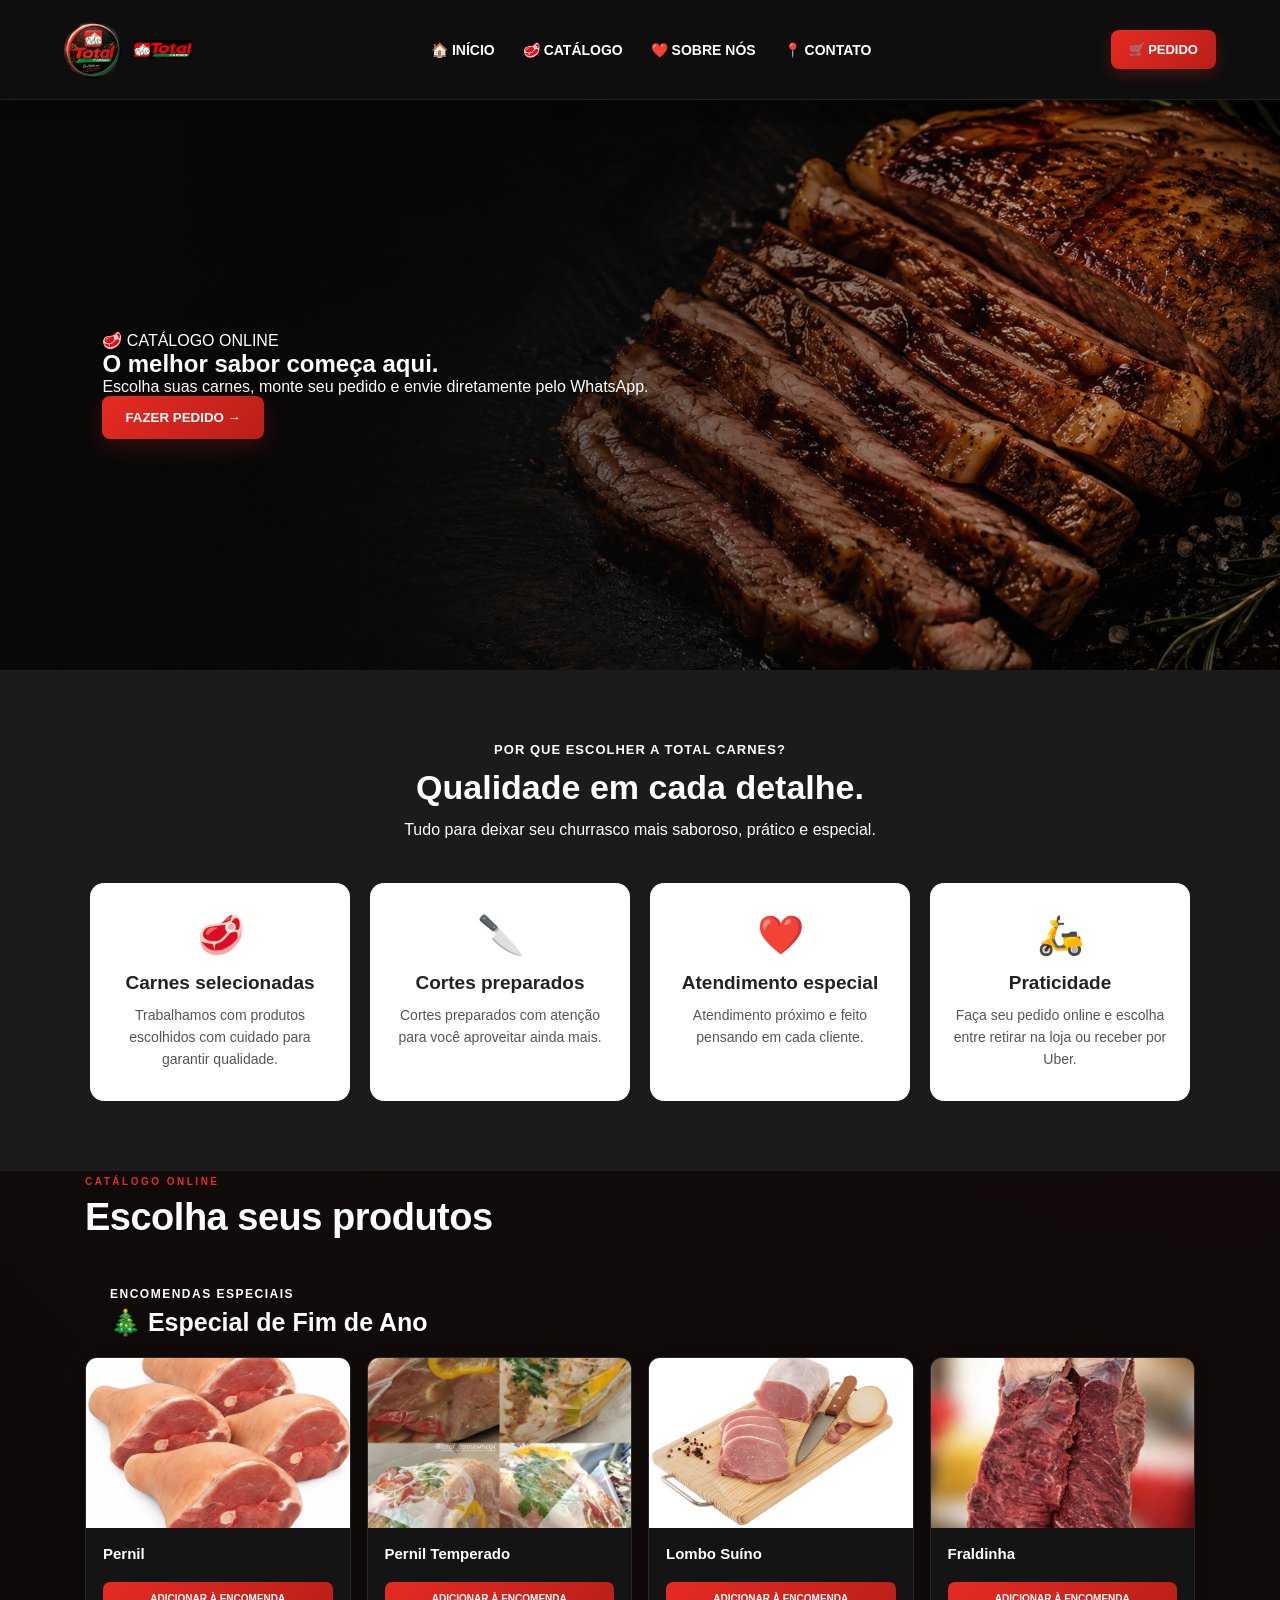
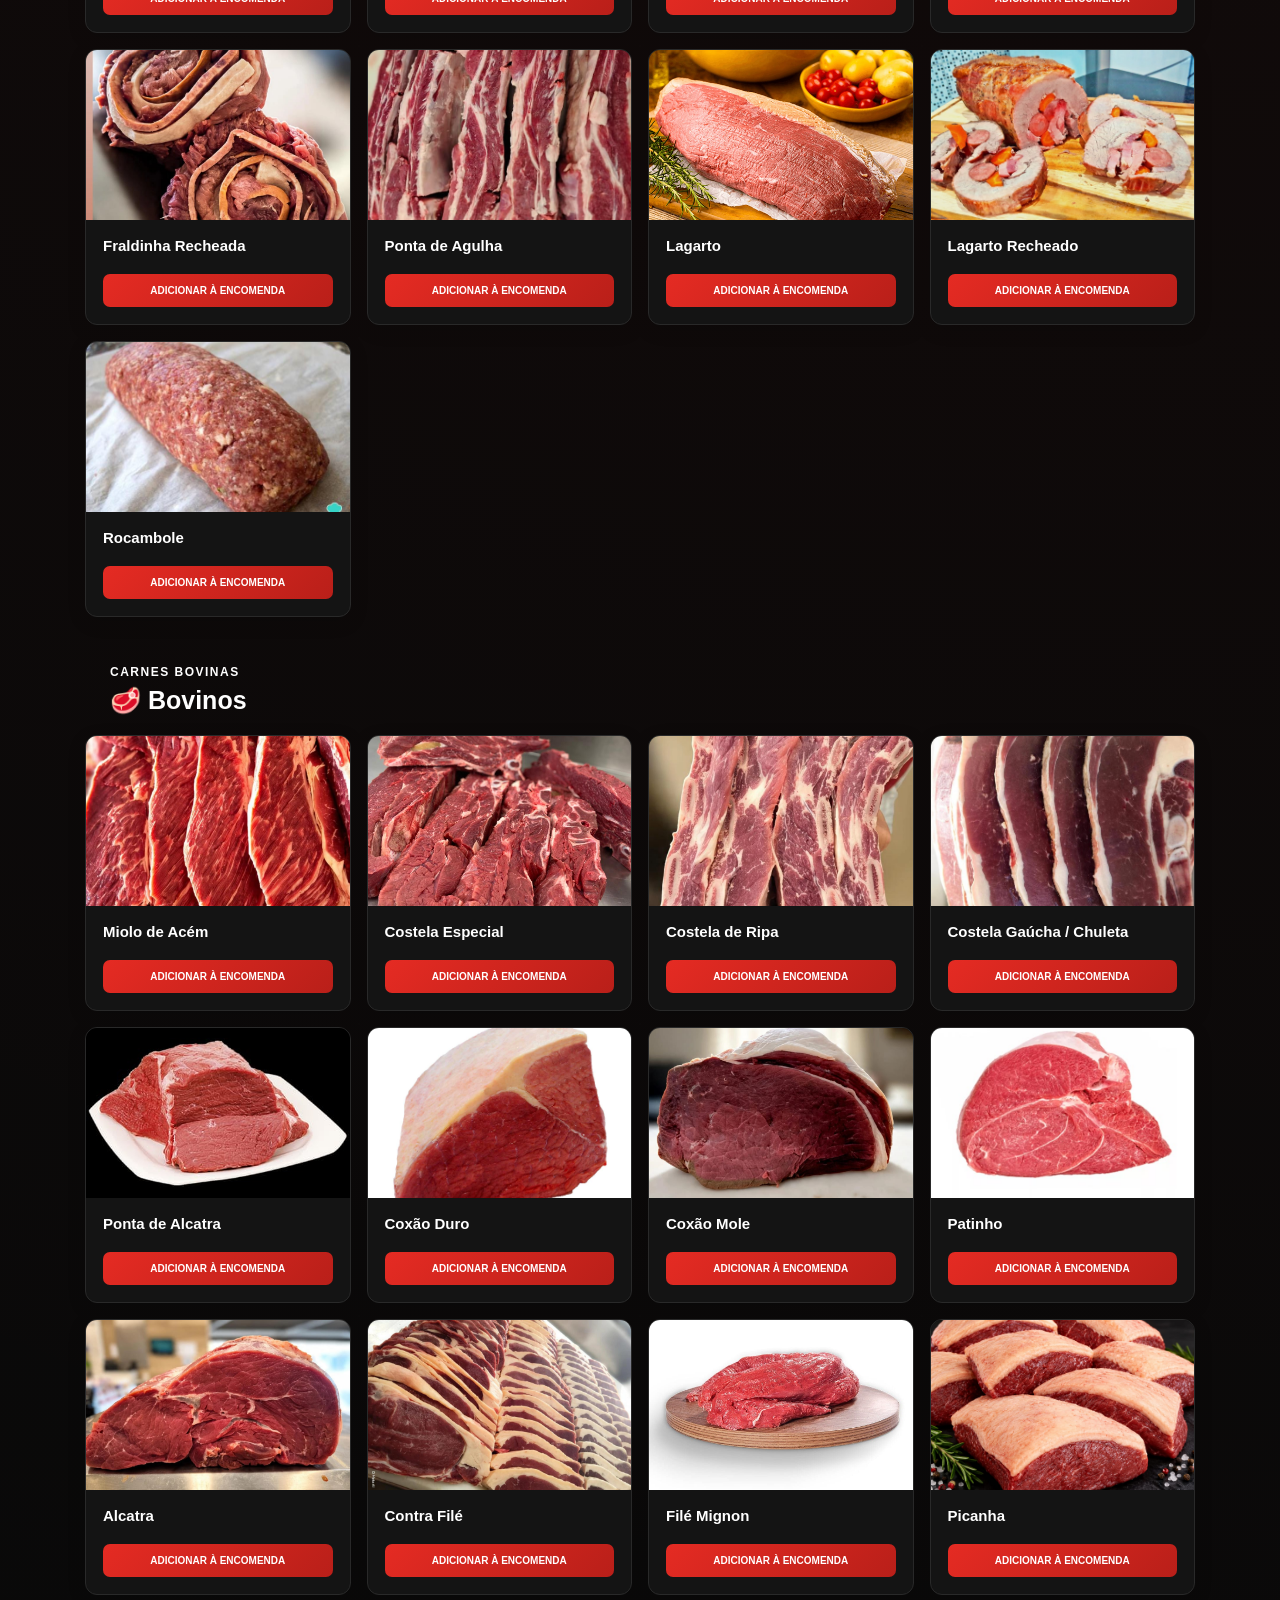
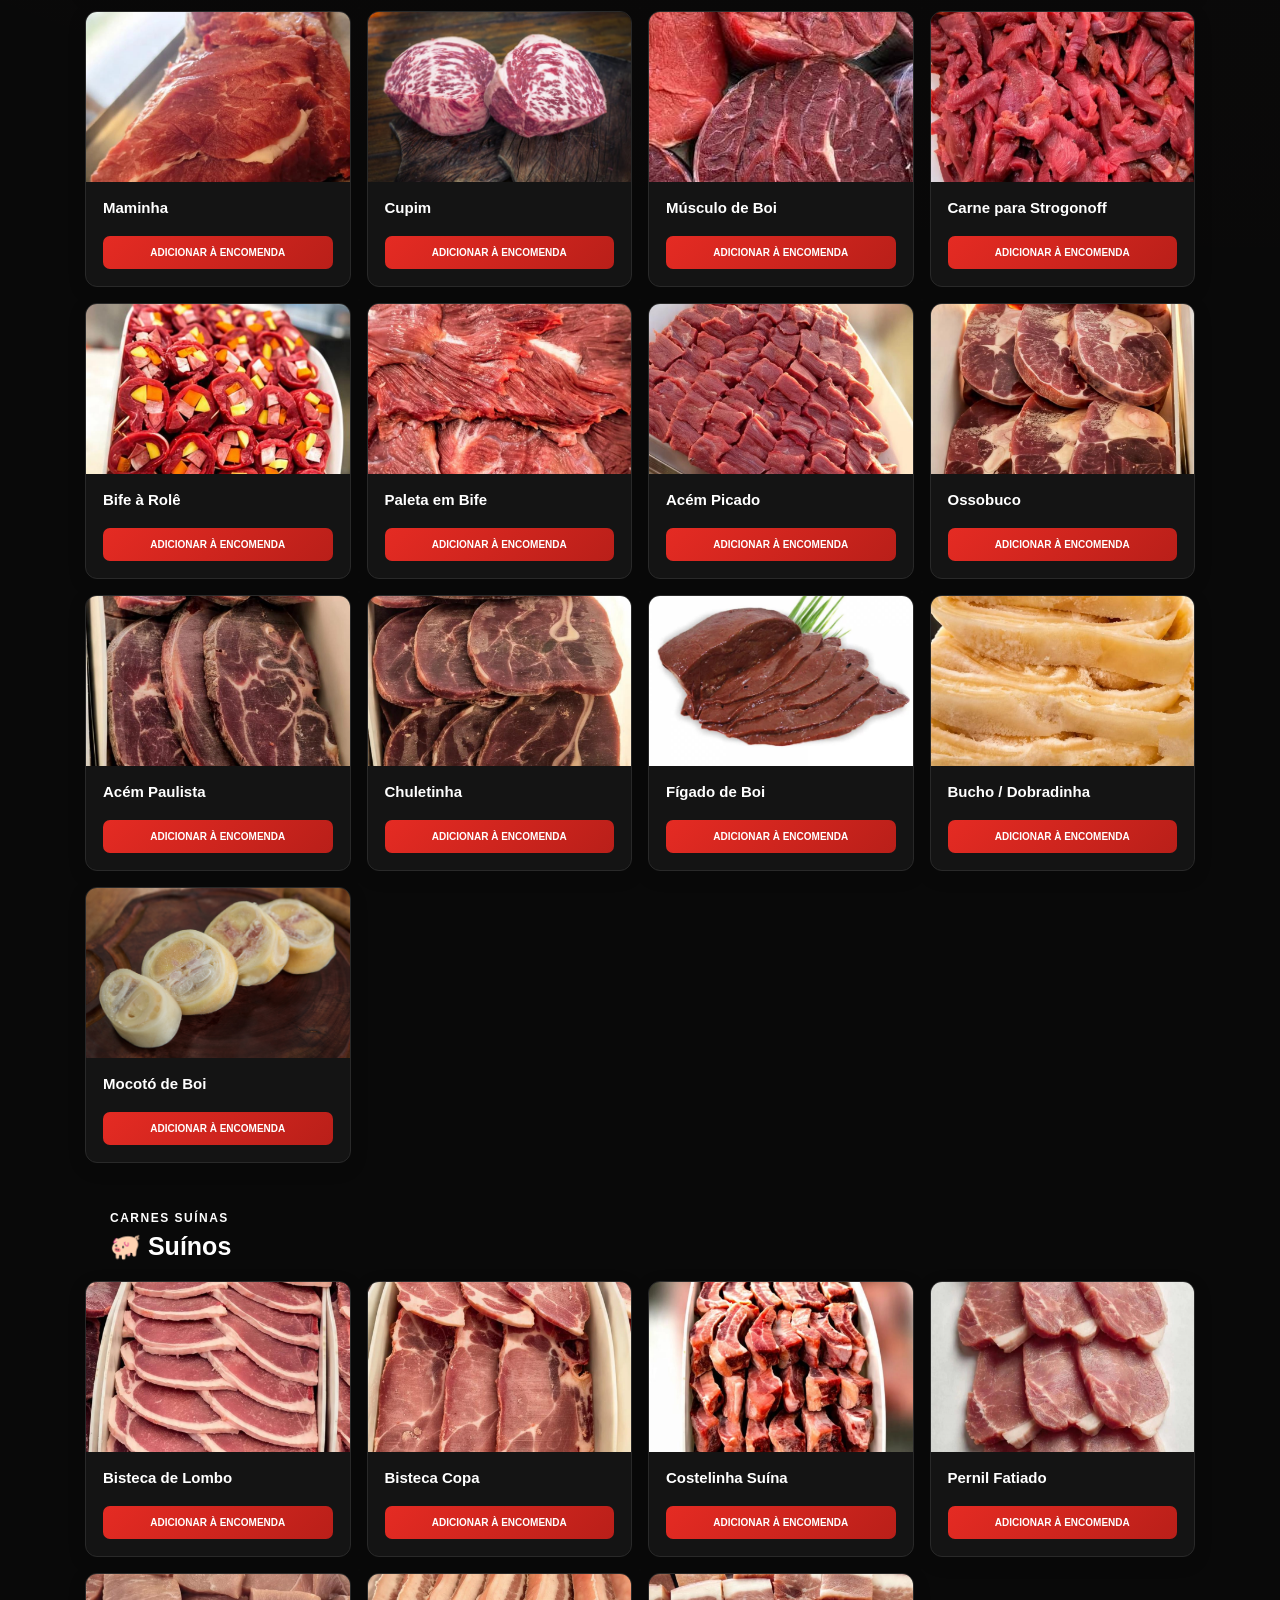
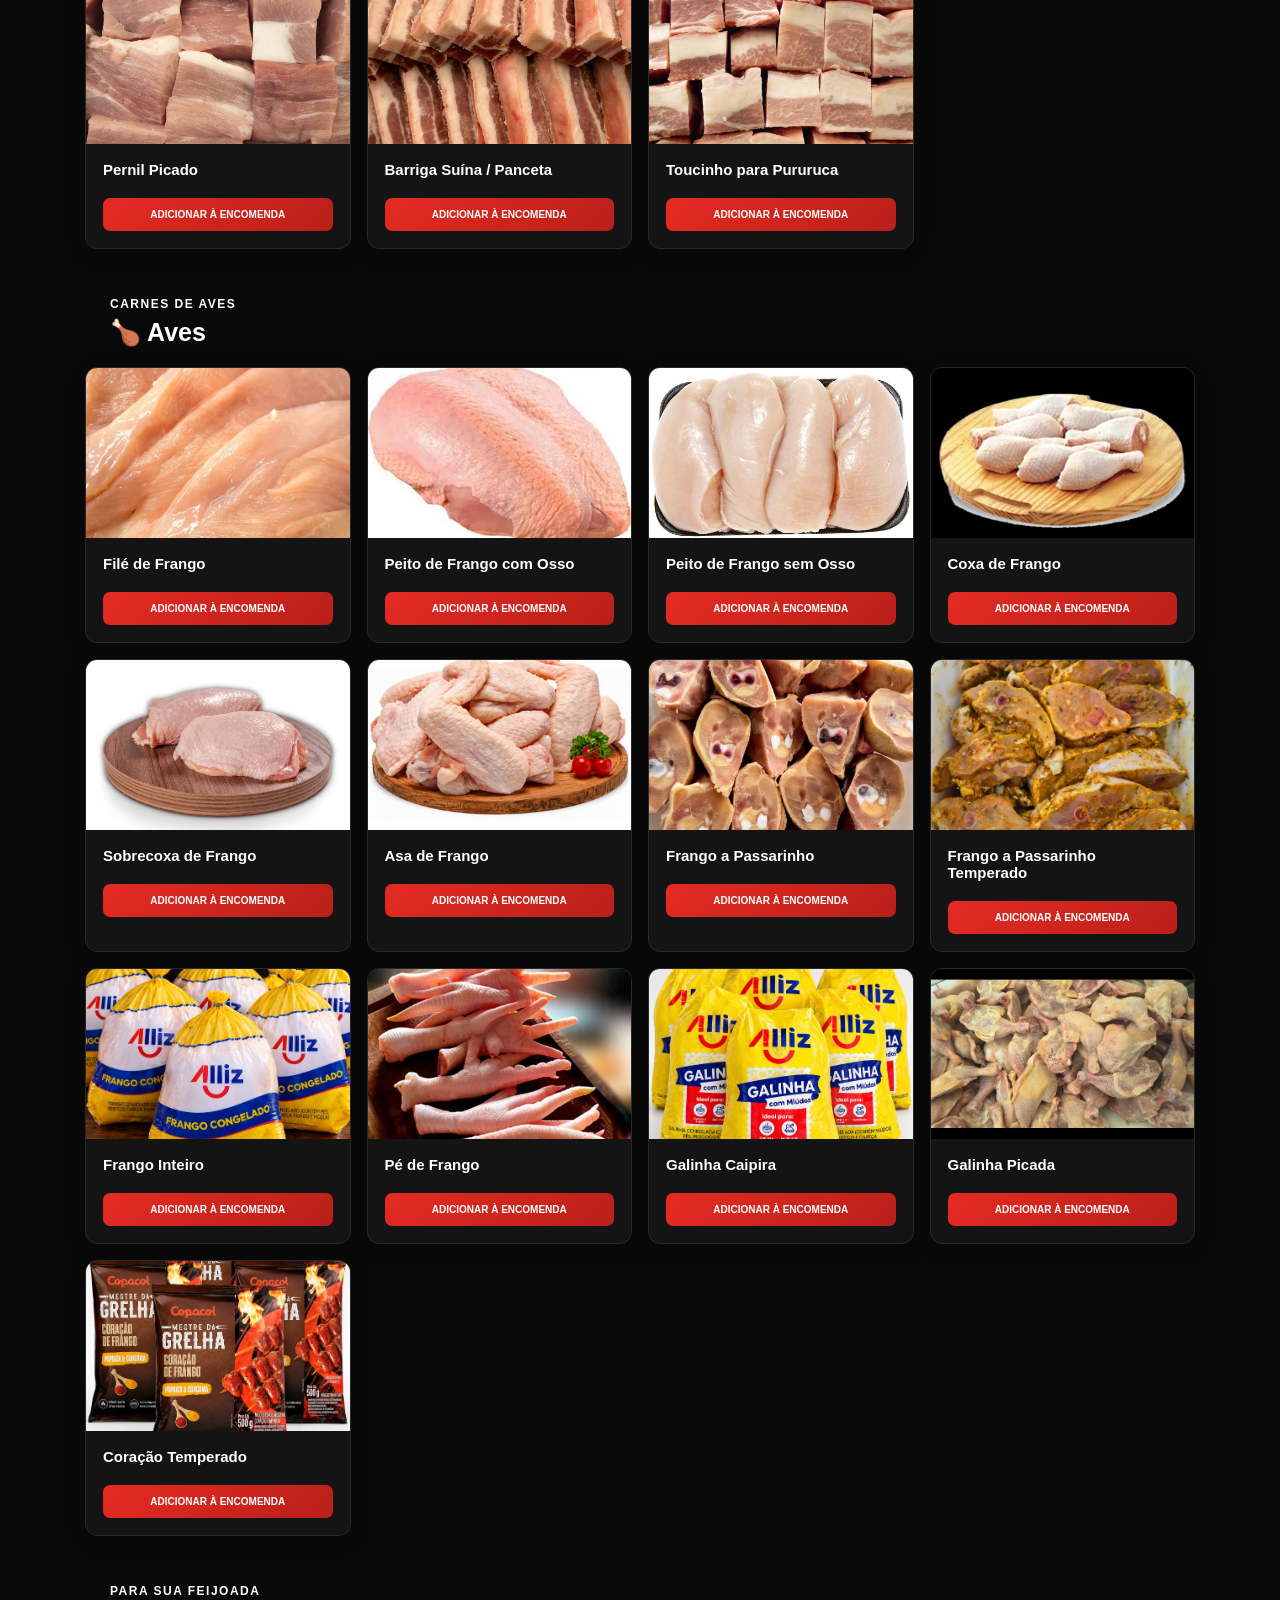
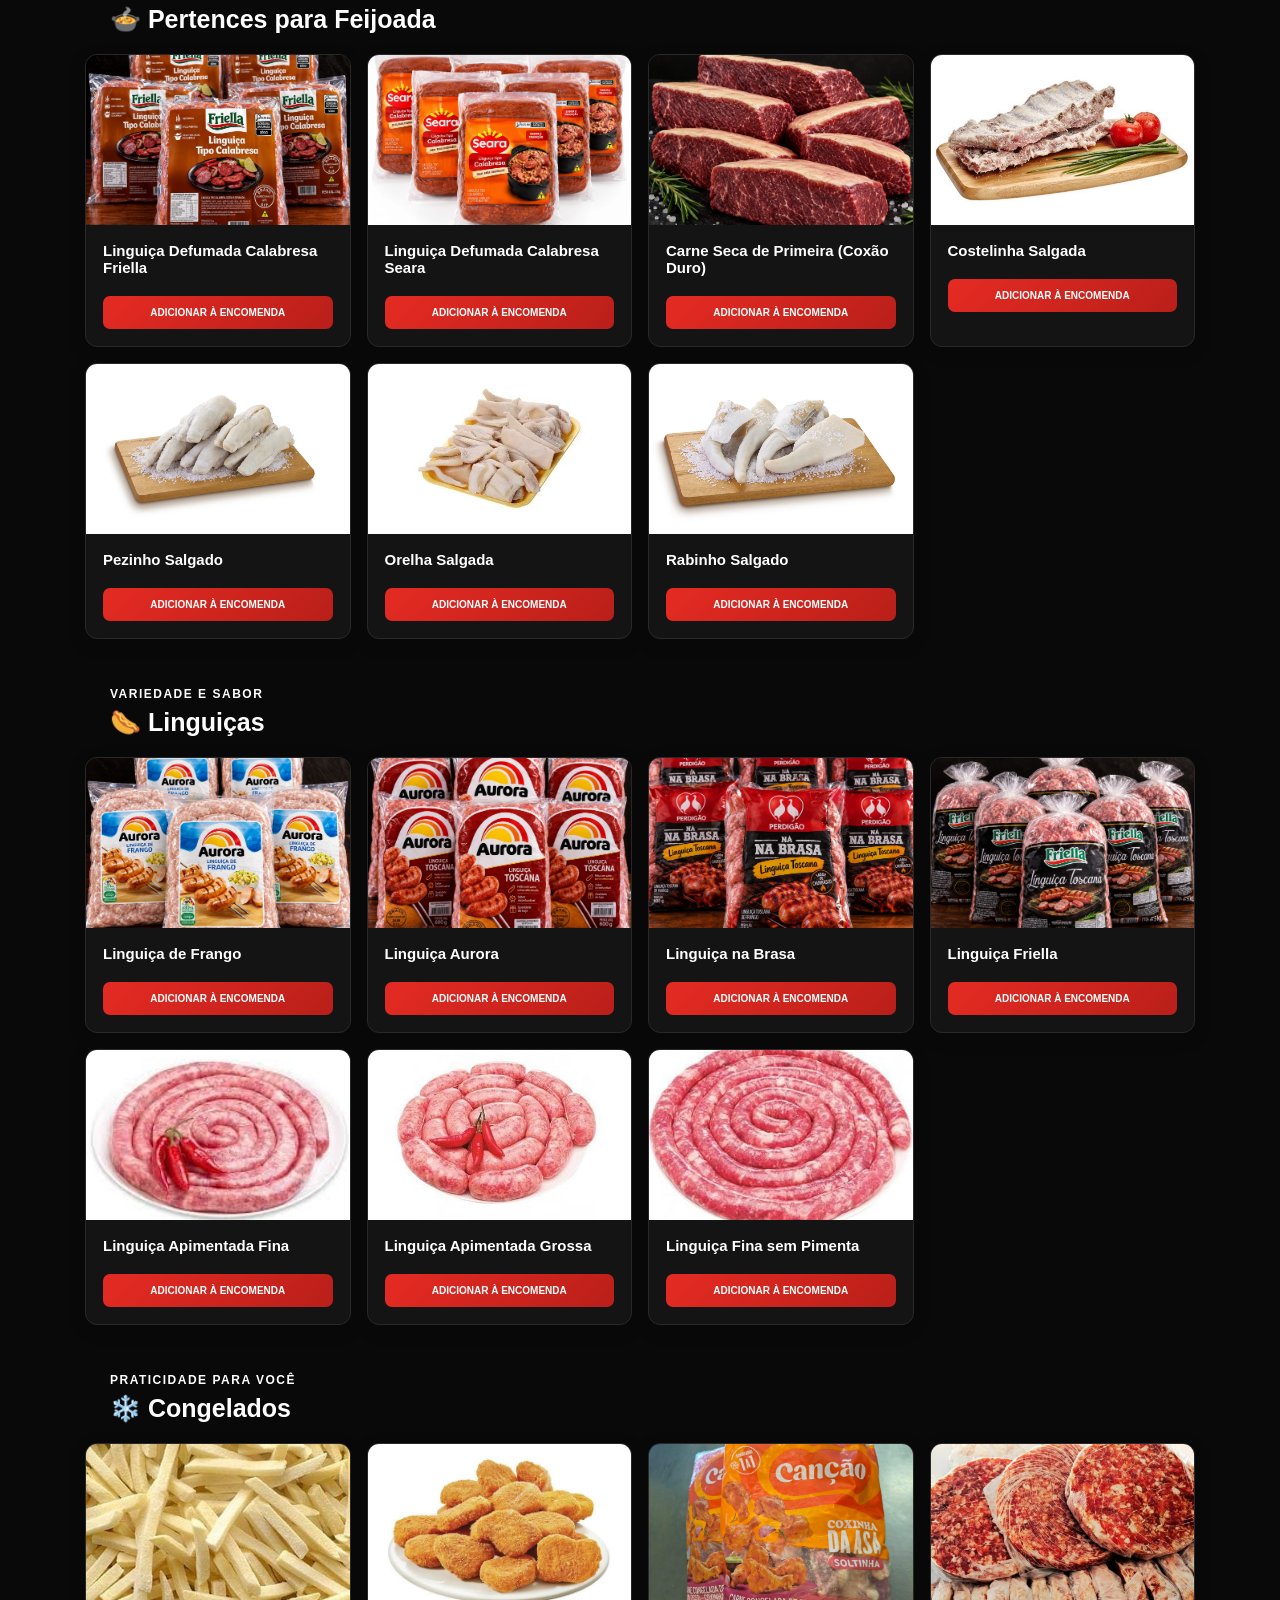
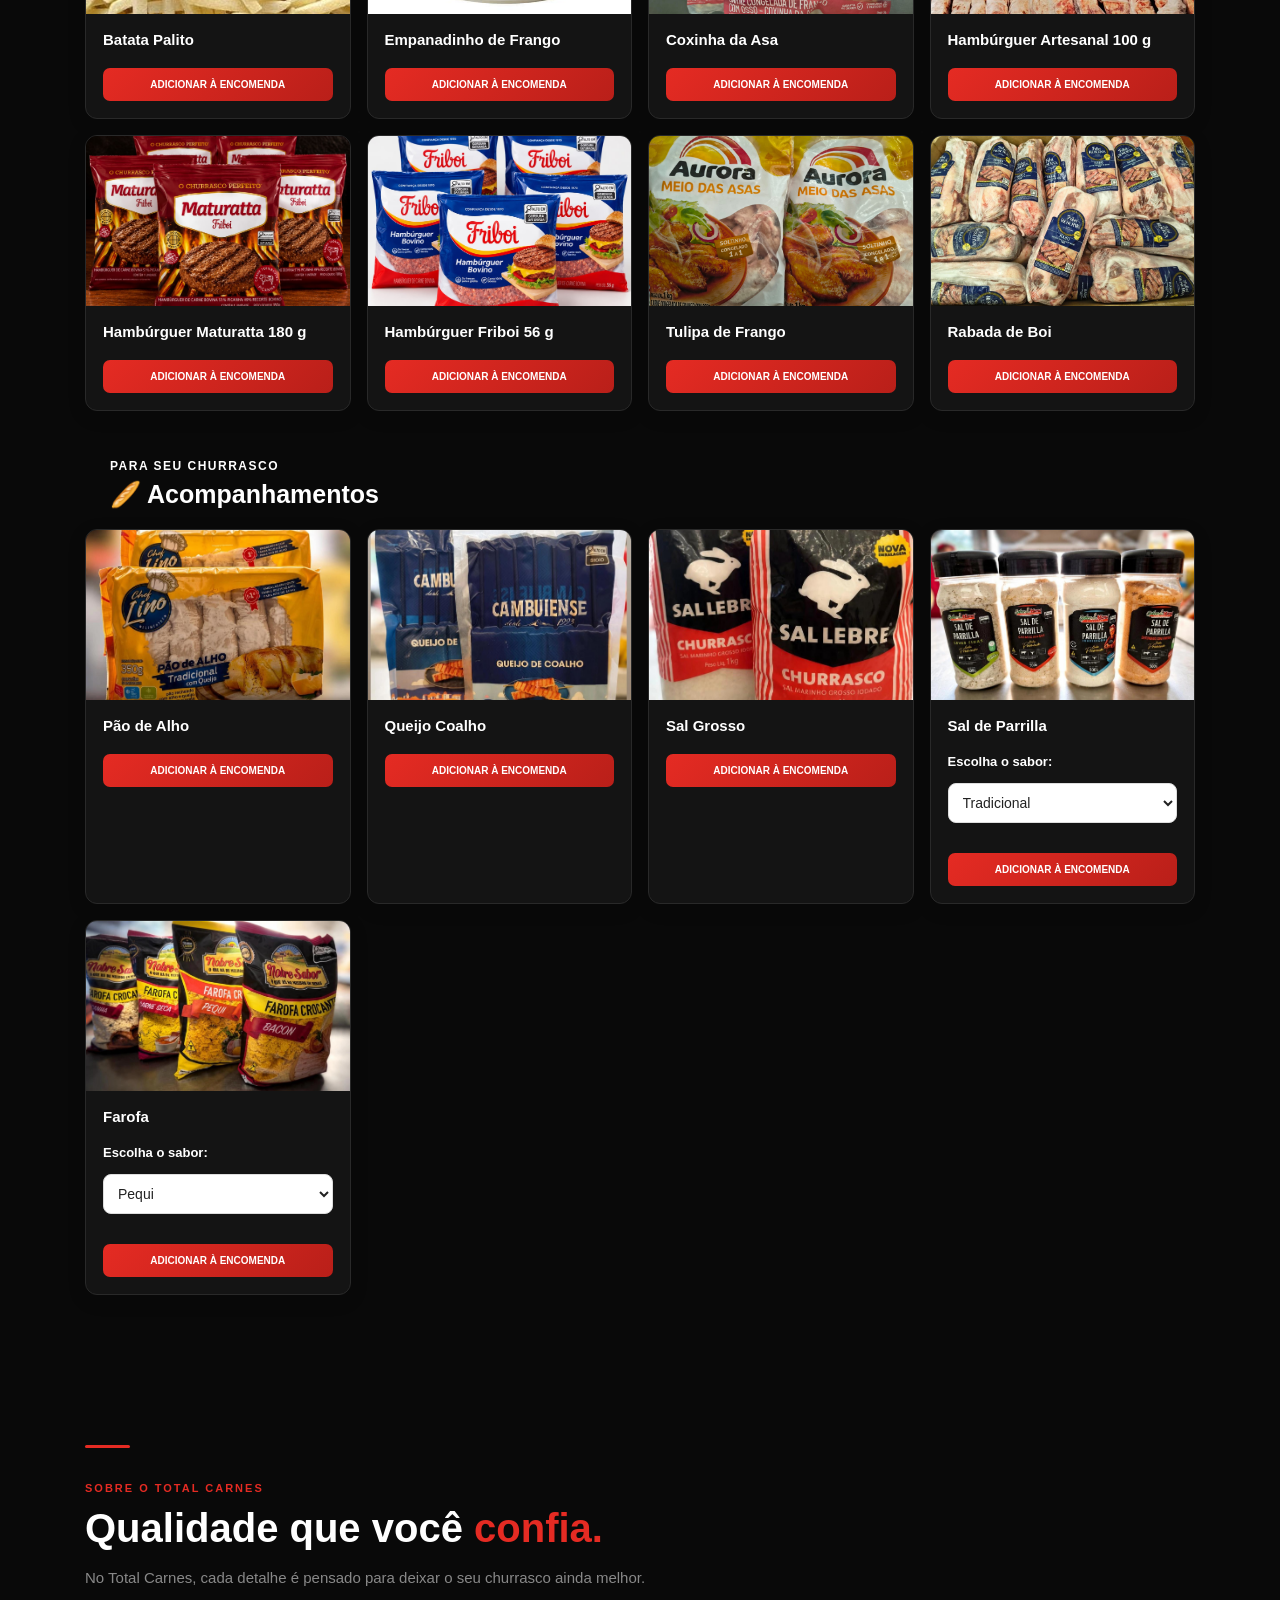
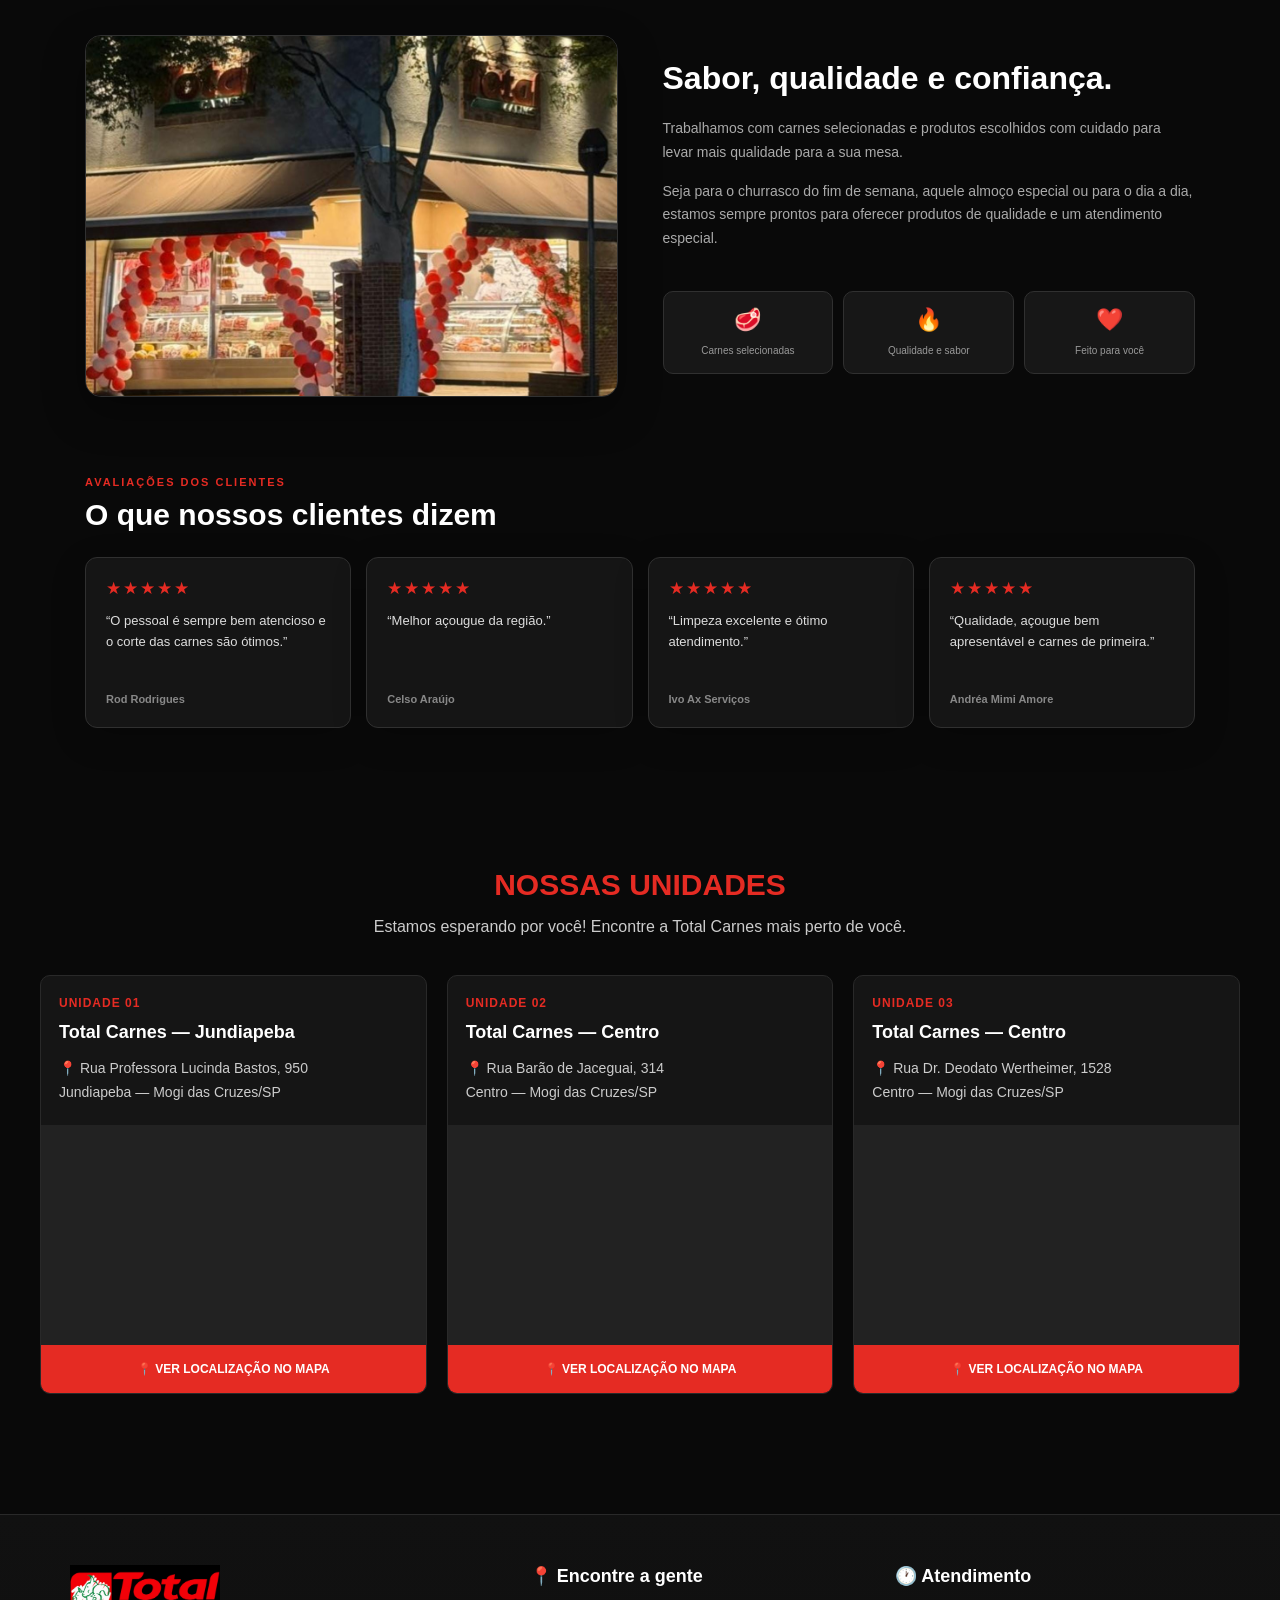
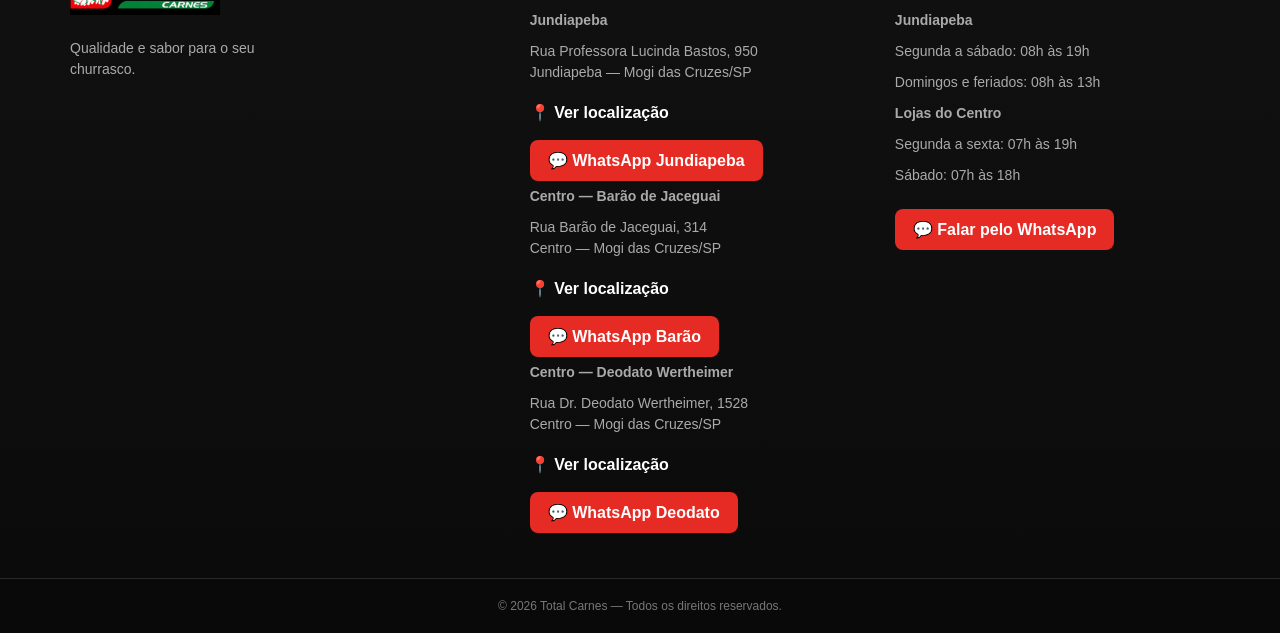
==== commit ba316ec7: "Update fmt.Println message from 'Hello' to 'Goodbye'" ====
--- a/index.html
+++ b/index.html
@@ -729,65 +729,87 @@
 
         </div>
 
-        <!-- COLUNA 2 - ENDEREÇOS -->
-
-        <div class="rodape-coluna">
-
-            <h3>📍 Encontre a gente</h3>
-
-            <p><strong>Jundiapeba</strong></p>
-
-            <p>
-                Rua Professora Lucinda Bastos, 950
-            </p>
-
-            <p>
-                Jundiapeba — Mogi das Cruzes/SP
-            </p>
-
-            <a
-                href="https://www.google.com/maps/search/?api=1&query=Rua+Professora+Lucinda+Bastos+950+Jundiapeba+Mogi+das+Cruzes+SP"
-                target="_blank"
-                rel="noopener noreferrer">
-                📍 Ver localização
-            </a>
-
-            <p><strong>Centro — Unidade 2</strong></p>
-
-            <p>
-                Rua Barão de Jaceguai, 314
-            </p>
-
-            <p>
-                Centro — Mogi das Cruzes/SP
-            </p>
-
-            <a
-                href="https://www.google.com/maps/search/?api=1&query=Rua+Barao+de+Jaceguai+314+Centro+Mogi+das+Cruzes+SP"
-                target="_blank"
-                rel="noopener noreferrer">
-                📍 Ver localização
-            </a>
-
-            <p><strong>Centro — Unidade 3</strong></p>
-
-            <p>
-                Rua Dr. Deodato Wertheimer, 1528
-            </p>
-
-            <p>
-                Centro — Mogi das Cruzes/SP
-            </p>
-
-            <a
-                href="https://www.google.com/maps/search/?api=1&query=Rua+Dr+Deodato+Wertheimer+1528+Centro+Mogi+das+Cruzes+SP"
-                target="_blank"
-                rel="noopener noreferrer">
-                📍 Ver localização
-            </a>
-
-        </div>
-
+<!-- COLUNA 2 - ENDEREÇOS E WHATSAPP -->
+
+<div class="rodape-coluna">
+
+    <h3>📍 Encontre a gente</h3>
+
+    <!-- JUNDIAPEBA -->
+
+    <p><strong>Jundiapeba</strong></p>
+
+    <p>
+        Rua Professora Lucinda Bastos, 950<br>
+        Jundiapeba — Mogi das Cruzes/SP
+    </p>
+
+    <a
+        href="https://www.google.com/maps/search/?api=1&query=Rua+Professora+Lucinda+Bastos+950+Jundiapeba+Mogi+das+Cruzes+SP"
+        target="_blank"
+        rel="noopener noreferrer">
+        📍 Ver localização
+    </a>
+
+    <a
+        href="https://wa.me/5511953000827"
+        target="_blank"
+        rel="noopener noreferrer"
+        class="rodape-whatsapp">
+        💬 WhatsApp Jundiapeba
+    </a>
+
+
+    <!-- CENTRO - BARÃO DE JACEGUAI -->
+
+    <p><strong>Centro — Barão de Jaceguai</strong></p>
+
+    <p>
+        Rua Barão de Jaceguai, 314<br>
+        Centro — Mogi das Cruzes/SP
+    </p>
+
+    <a
+        href="https://www.google.com/maps/search/?api=1&query=Rua+Barao+de+Jaceguai+314+Centro+Mogi+das+Cruzes+SP"
+        target="_blank"
+        rel="noopener noreferrer">
+        📍 Ver localização
+    </a>
+
+    <a
+        href="https://wa.me/5511999751892"
+        target="_blank"
+        rel="noopener noreferrer"
+        class="rodape-whatsapp">
+        💬 WhatsApp Barão
+    </a>
+
+
+    <!-- CENTRO - DEODATO WERTHEIMER -->
+
+    <p><strong>Centro — Deodato Wertheimer</strong></p>
+
+    <p>
+        Rua Dr. Deodato Wertheimer, 1528<br>
+        Centro — Mogi das Cruzes/SP
+    </p>
+
+    <a
+        href="https://www.google.com/maps/search/?api=1&query=Rua+Dr+Deodato+Wertheimer+1528+Centro+Mogi+das+Cruzes+SP"
+        target="_blank"
+        rel="noopener noreferrer">
+        📍 Ver localização
+    </a>
+
+    <a
+        href="https://wa.me/5511999753063"
+        target="_blank"
+        rel="noopener noreferrer"
+        class="rodape-whatsapp">
+        💬 WhatsApp Deodato
+    </a>
+
+</div>
         <!-- COLUNA 3 - ATENDIMENTO -->
 
         <div class="rodape-coluna">
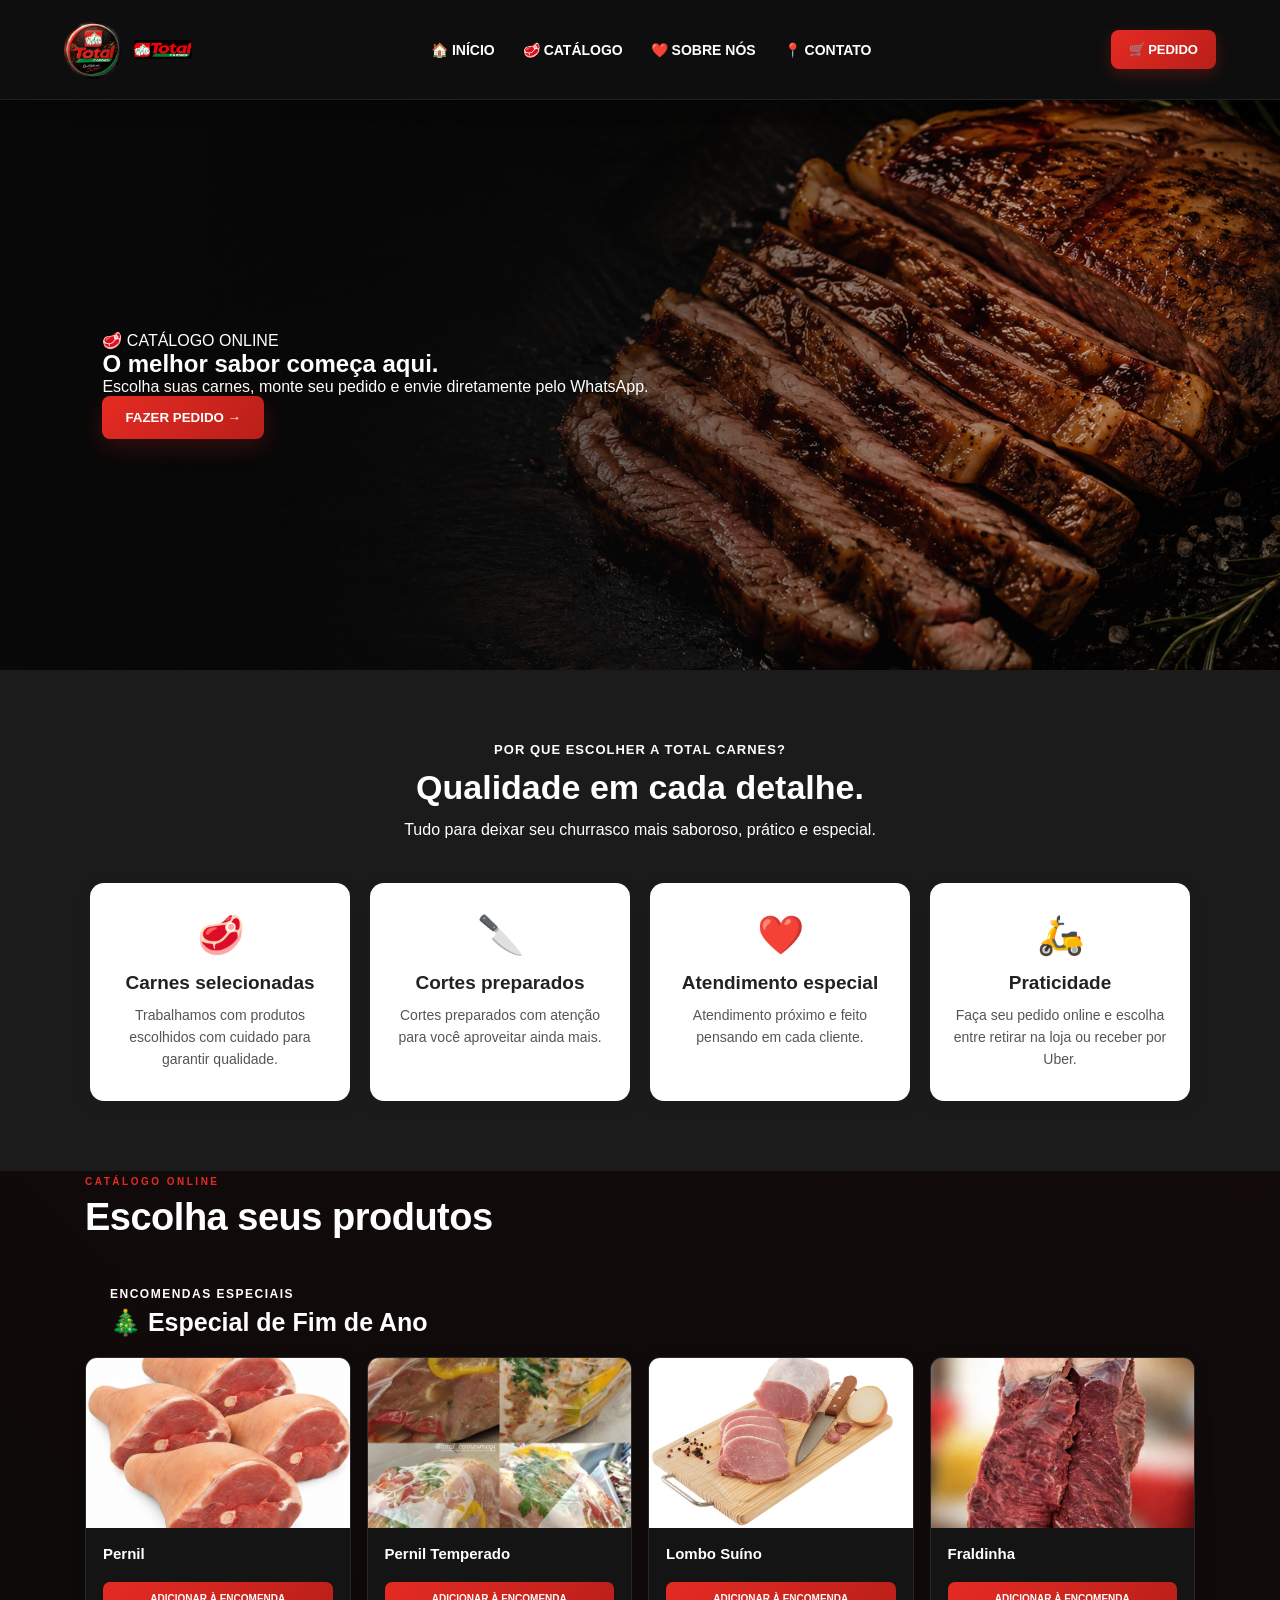
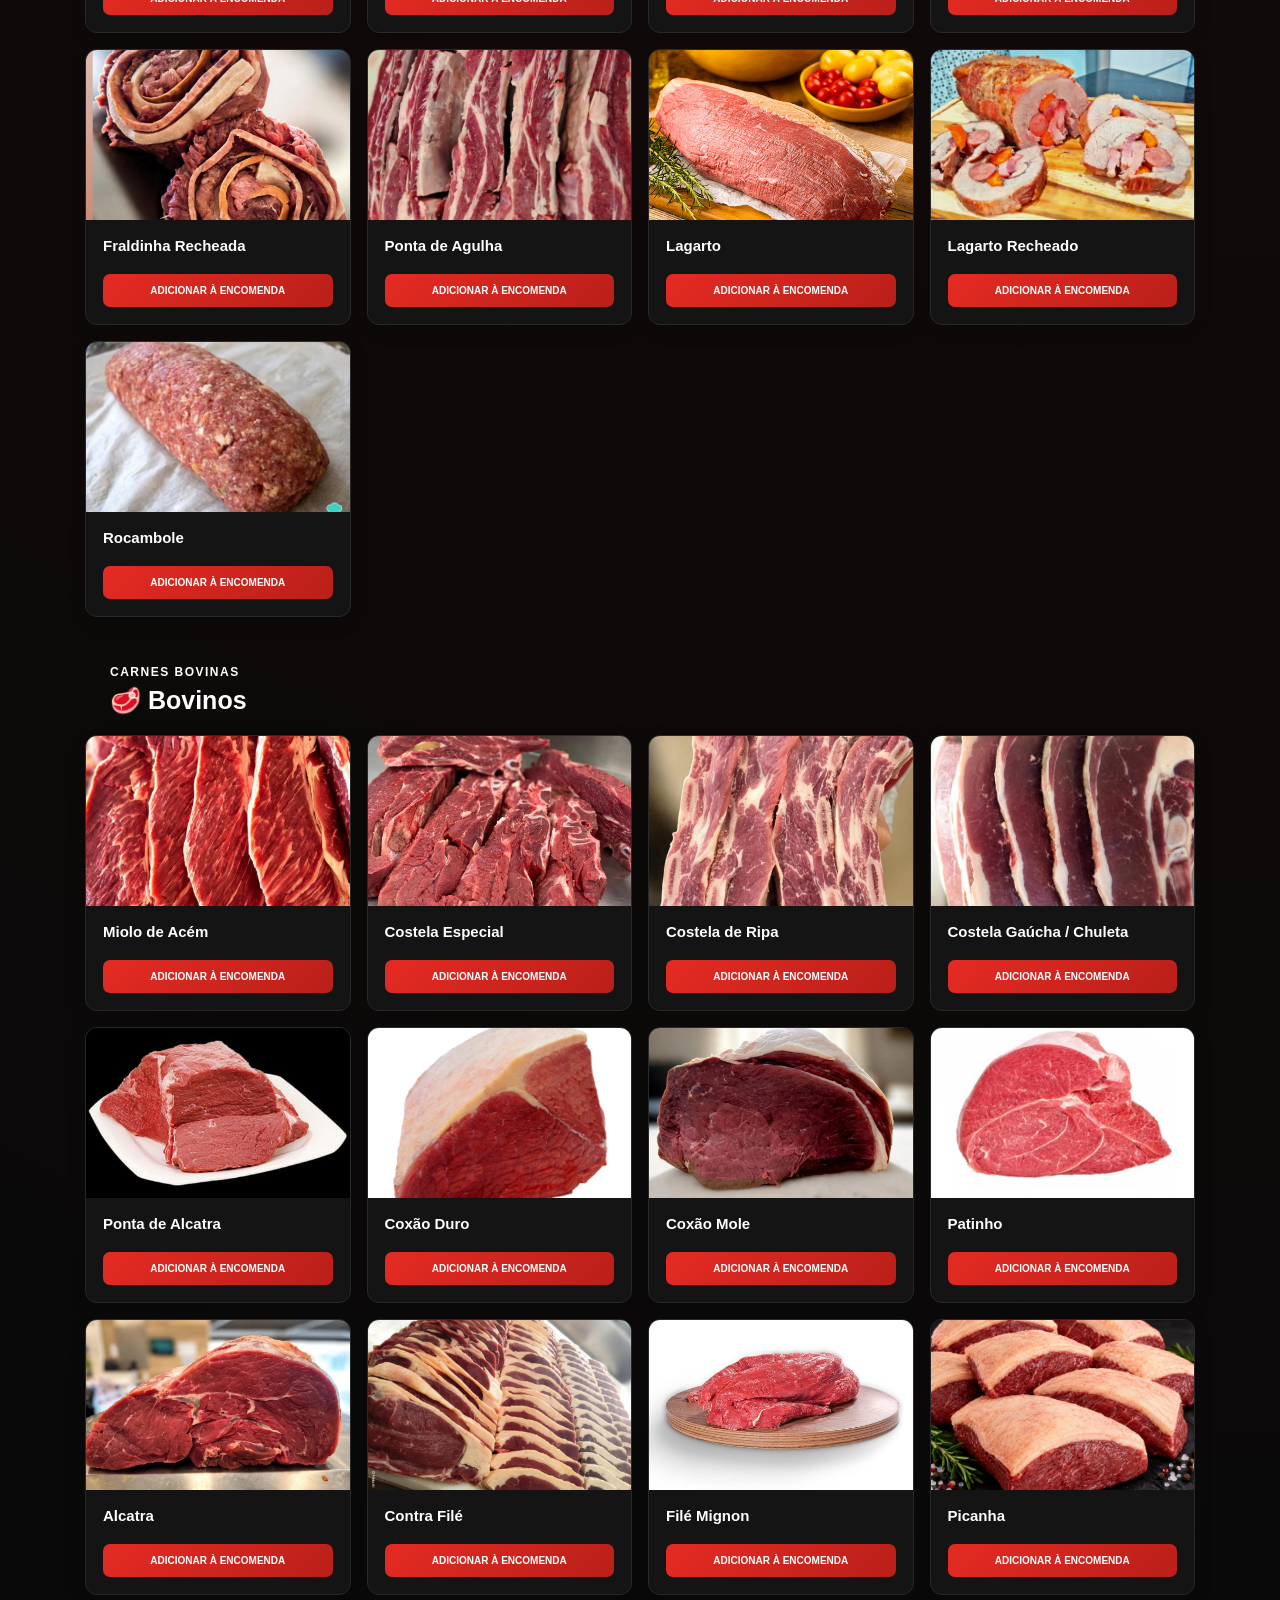
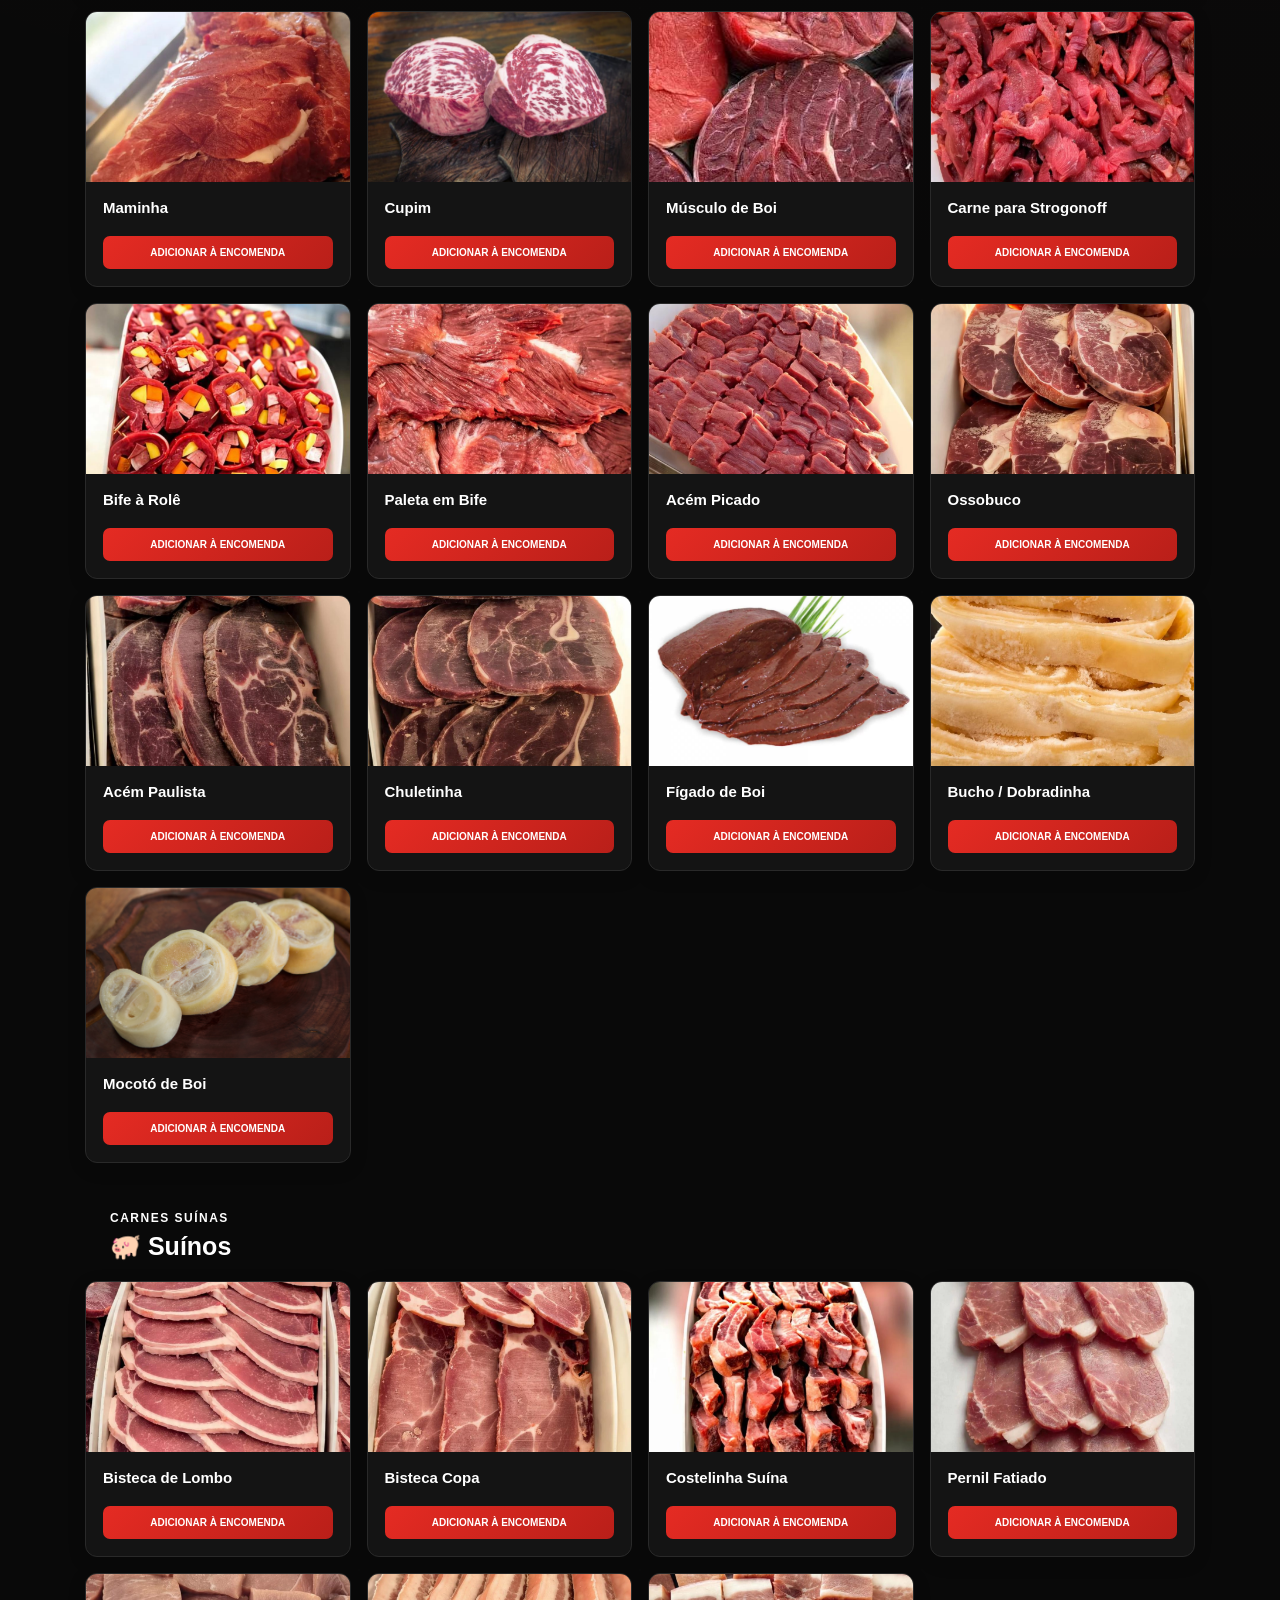
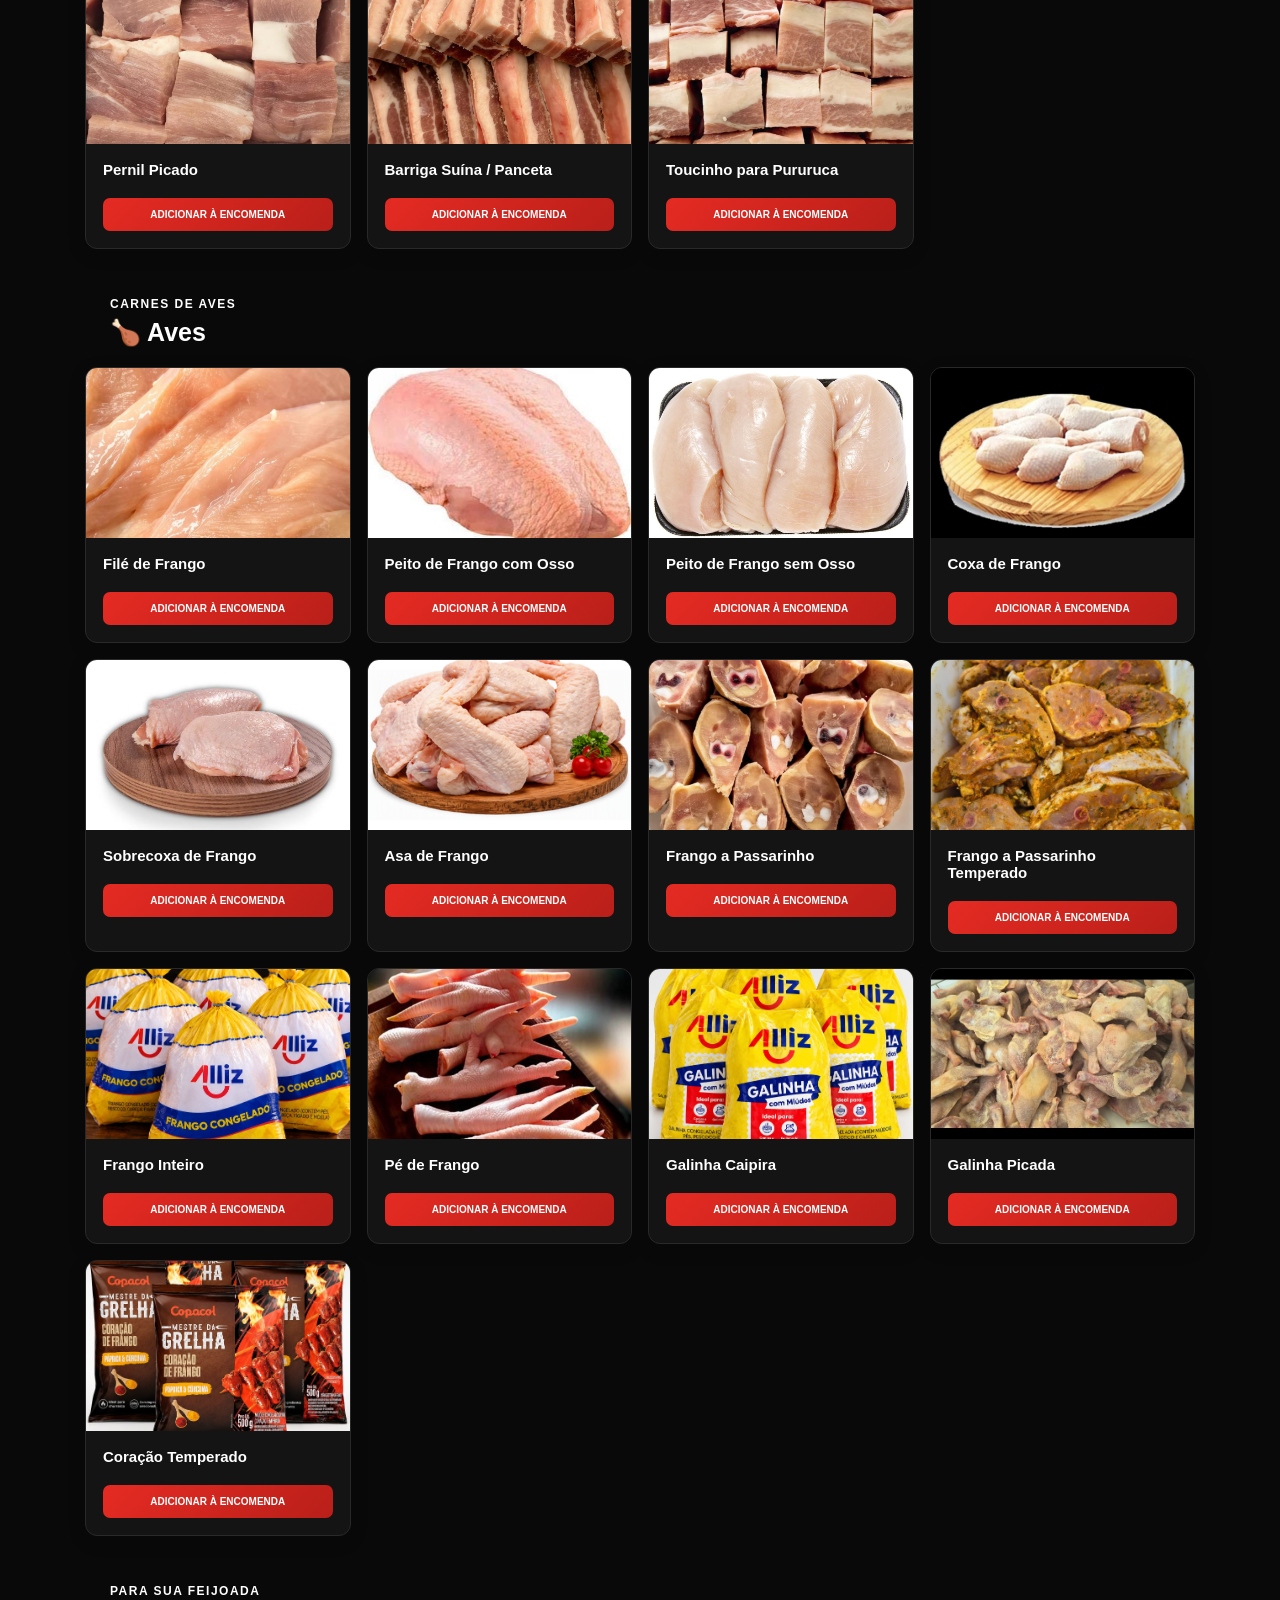
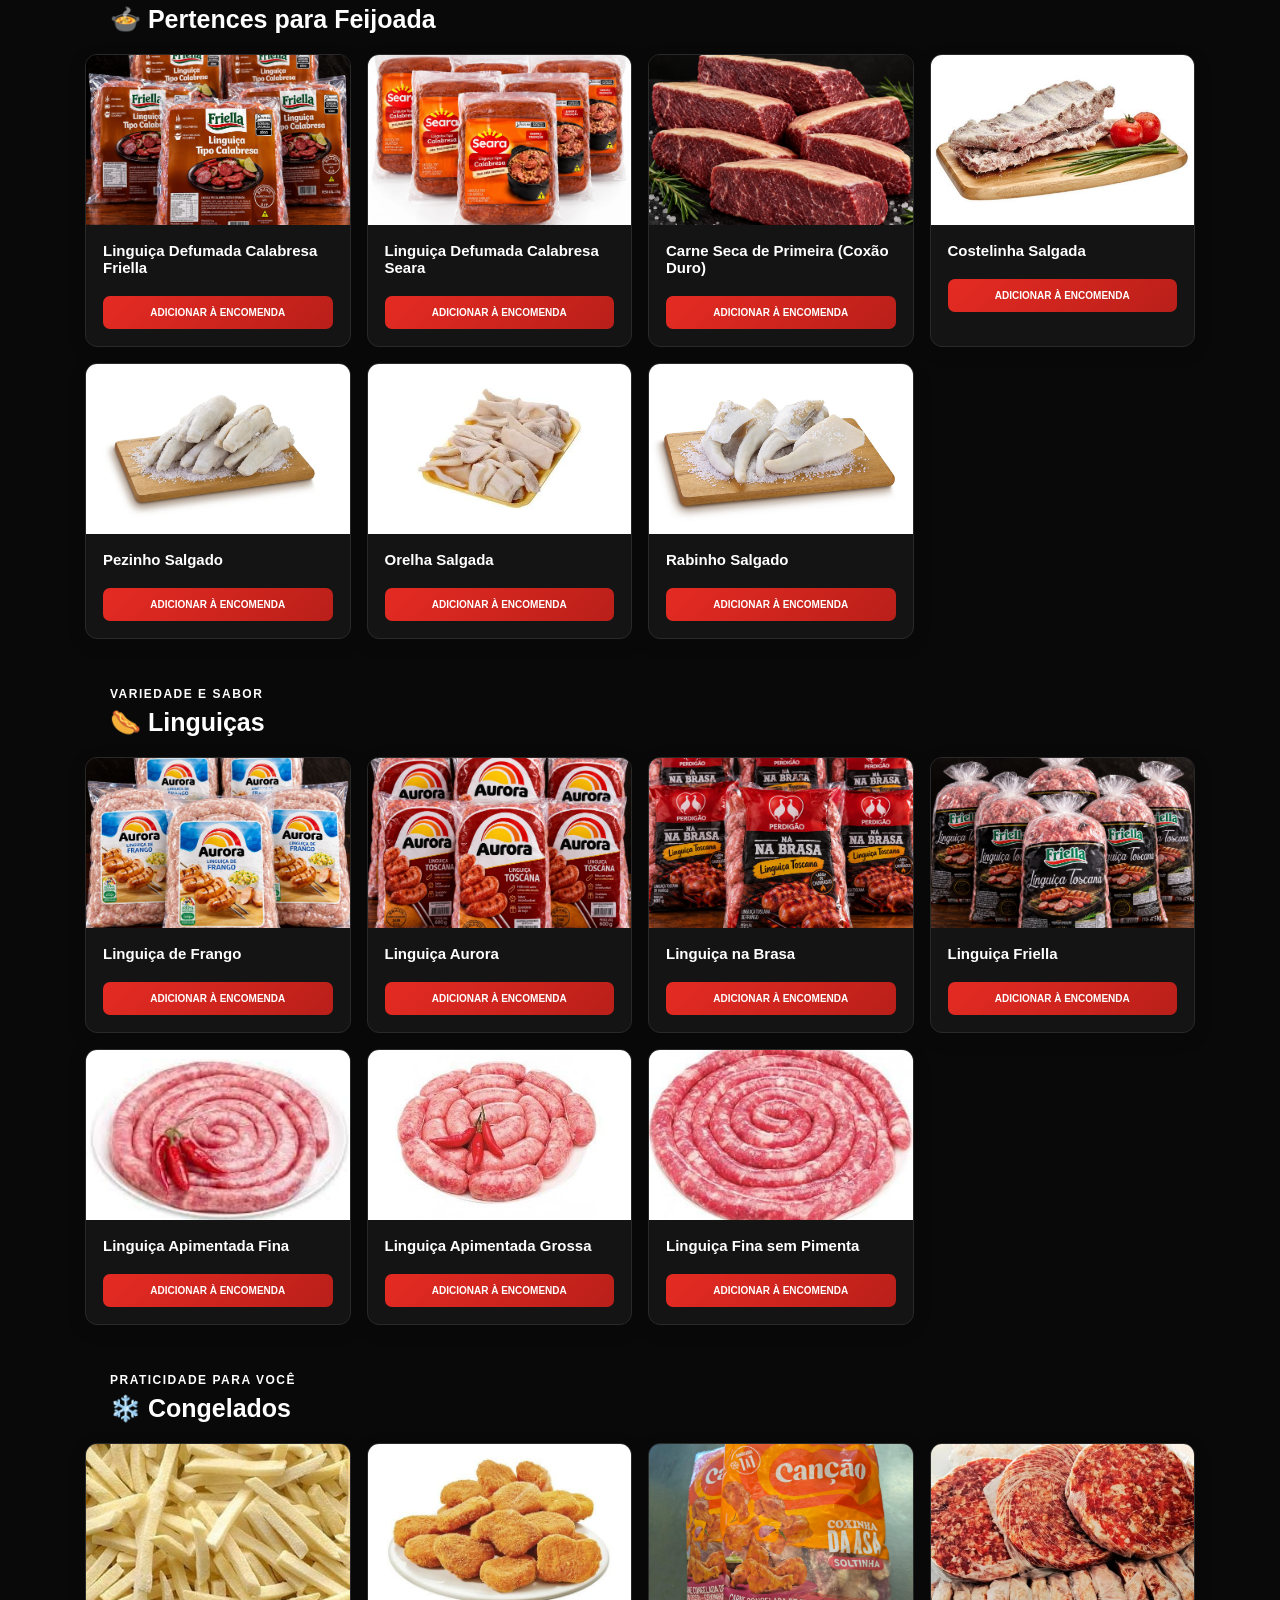
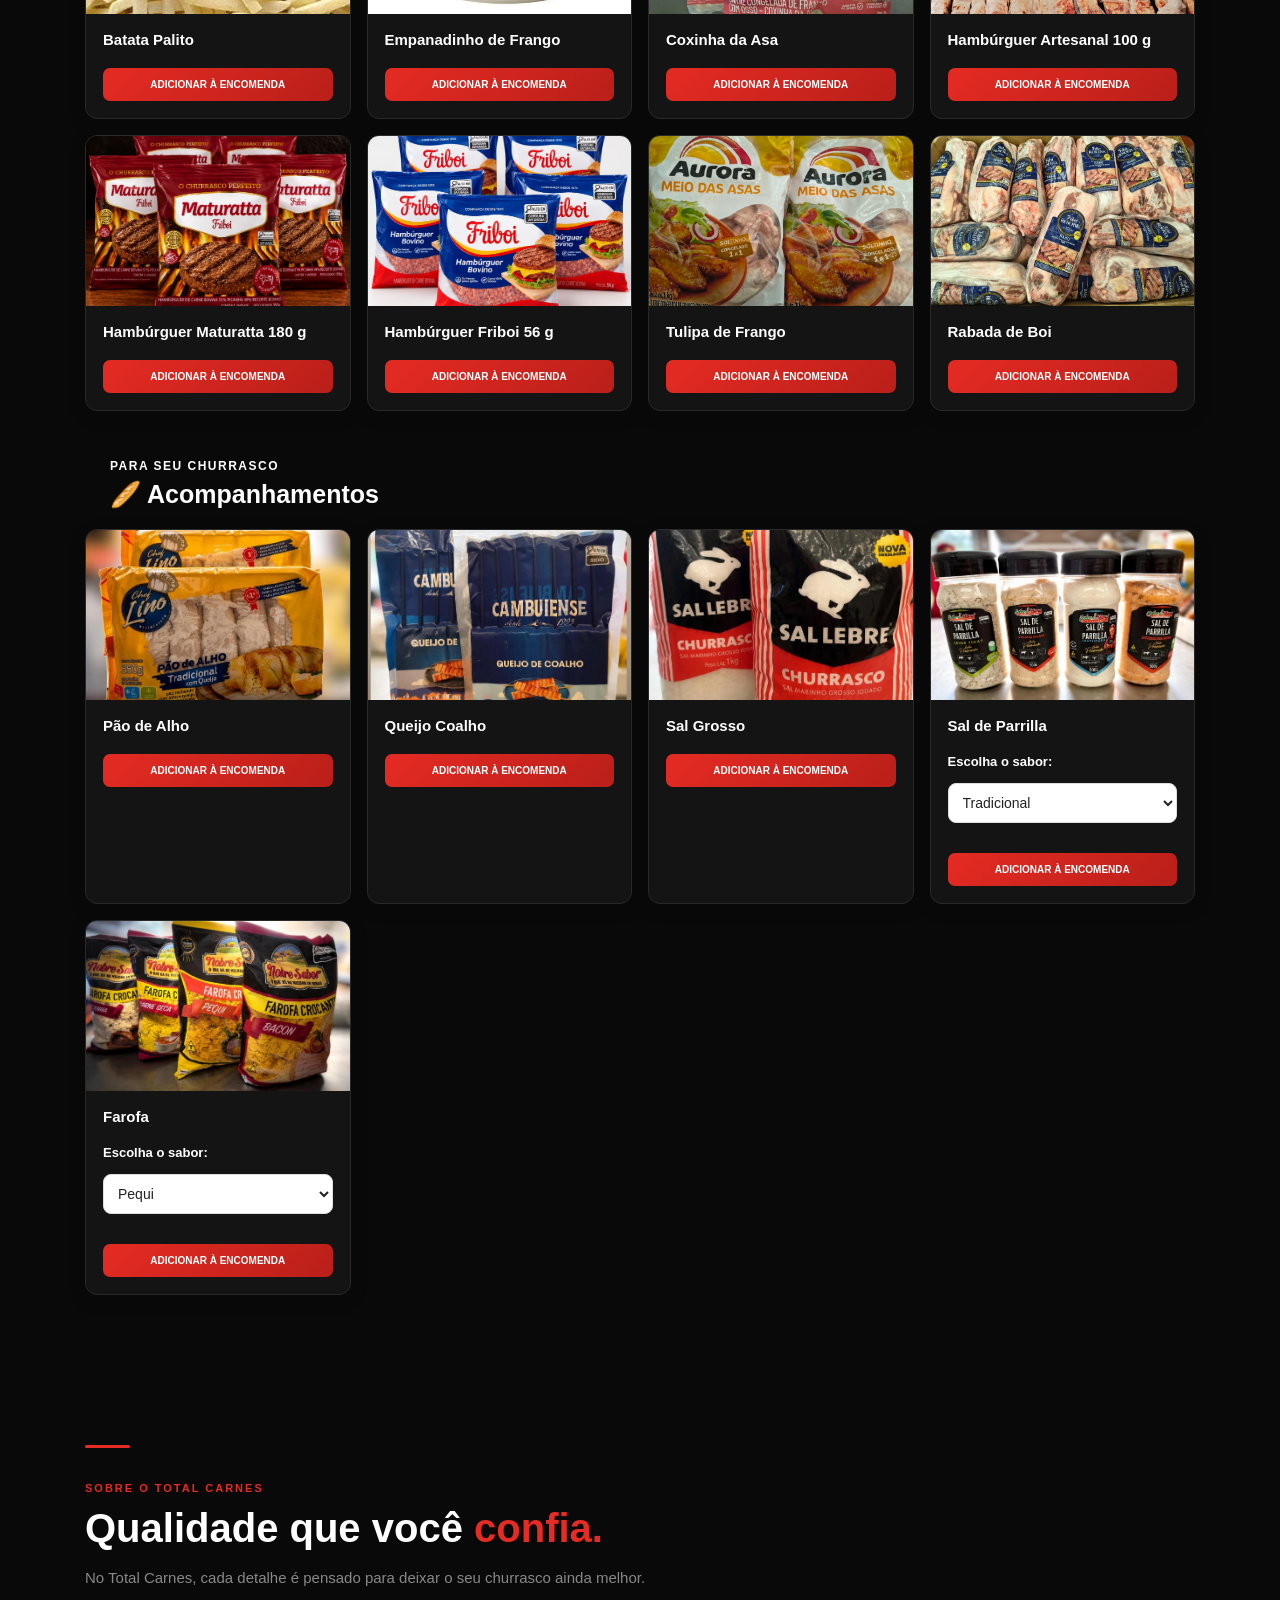
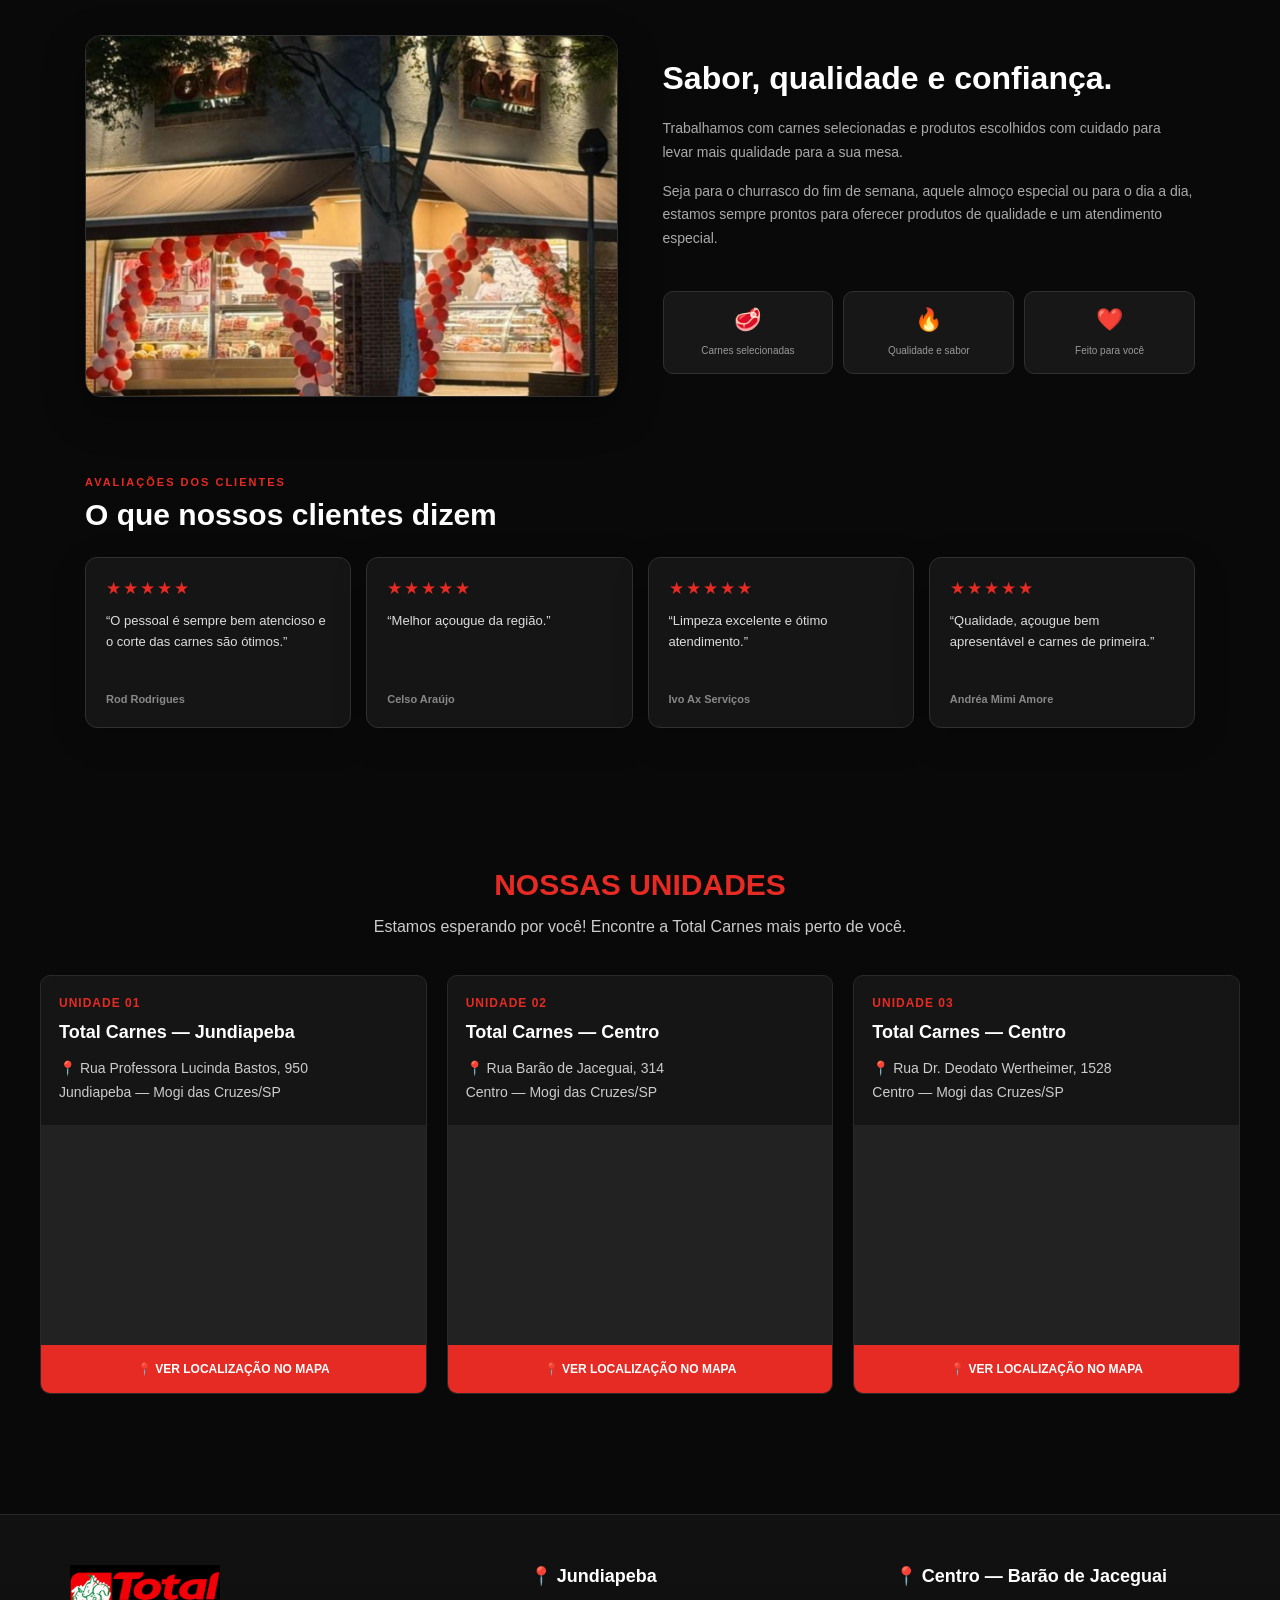
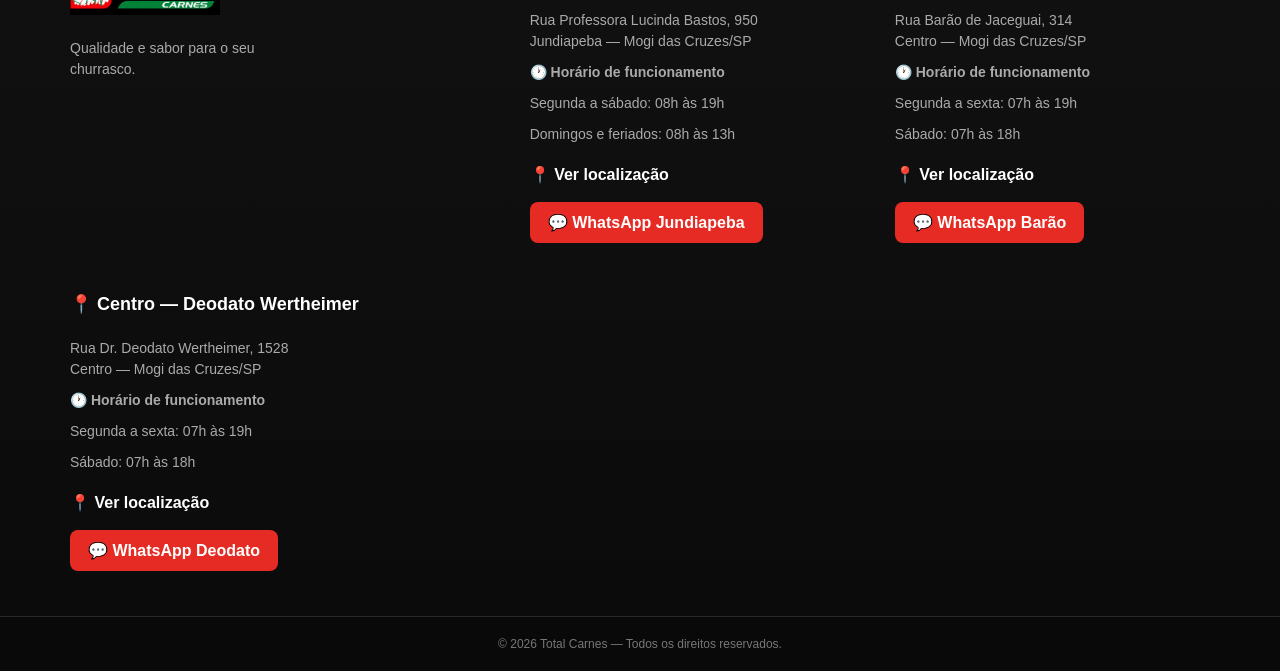
==== commit f8847fca: "Update print statement from 'Hello' to 'Goodbye'" ====
--- a/index.html
+++ b/index.html
@@ -709,15 +709,15 @@
     </div>
 </section>
     
-    <!-- =========================
-     RODAPÉ
+  <!-- =========================
+     RODAPÉ - TOTAL CARNES
 ========================== -->
 
 <footer class="rodape">
 
     <div class="rodape-colunas">
 
-        <!-- COLUNA 1 - LOGO -->
+        <!-- LOGO -->
 
         <div class="rodape-coluna rodape-logo">
 
@@ -729,119 +729,120 @@
 
         </div>
 
-<!-- COLUNA 2 - ENDEREÇOS E WHATSAPP -->
-
-<div class="rodape-coluna">
-
-    <h3>📍 Encontre a gente</h3>
-
-    <!-- JUNDIAPEBA -->
-
-    <p><strong>Jundiapeba</strong></p>
-
-    <p>
-        Rua Professora Lucinda Bastos, 950<br>
-        Jundiapeba — Mogi das Cruzes/SP
-    </p>
-
-    <a
-        href="https://www.google.com/maps/search/?api=1&query=Rua+Professora+Lucinda+Bastos+950+Jundiapeba+Mogi+das+Cruzes+SP"
-        target="_blank"
-        rel="noopener noreferrer">
-        📍 Ver localização
-    </a>
-
-    <a
-        href="https://wa.me/5511953000827"
-        target="_blank"
-        rel="noopener noreferrer"
-        class="rodape-whatsapp">
-        💬 WhatsApp Jundiapeba
-    </a>
-
-
-    <!-- CENTRO - BARÃO DE JACEGUAI -->
-
-    <p><strong>Centro — Barão de Jaceguai</strong></p>
-
-    <p>
-        Rua Barão de Jaceguai, 314<br>
-        Centro — Mogi das Cruzes/SP
-    </p>
-
-    <a
-        href="https://www.google.com/maps/search/?api=1&query=Rua+Barao+de+Jaceguai+314+Centro+Mogi+das+Cruzes+SP"
-        target="_blank"
-        rel="noopener noreferrer">
-        📍 Ver localização
-    </a>
-
-    <a
-        href="https://wa.me/5511999751892"
-        target="_blank"
-        rel="noopener noreferrer"
-        class="rodape-whatsapp">
-        💬 WhatsApp Barão
-    </a>
-
-
-    <!-- CENTRO - DEODATO WERTHEIMER -->
-
-    <p><strong>Centro — Deodato Wertheimer</strong></p>
-
-    <p>
-        Rua Dr. Deodato Wertheimer, 1528<br>
-        Centro — Mogi das Cruzes/SP
-    </p>
-
-    <a
-        href="https://www.google.com/maps/search/?api=1&query=Rua+Dr+Deodato+Wertheimer+1528+Centro+Mogi+das+Cruzes+SP"
-        target="_blank"
-        rel="noopener noreferrer">
-        📍 Ver localização
-    </a>
-
-    <a
-        href="https://wa.me/5511999753063"
-        target="_blank"
-        rel="noopener noreferrer"
-        class="rodape-whatsapp">
-        💬 WhatsApp Deodato
-    </a>
-
-</div>
-        <!-- COLUNA 3 - ATENDIMENTO -->
+
+        <!-- UNIDADE 1 - JUNDIAPEBA -->
 
         <div class="rodape-coluna">
 
-            <h3>🕐 Atendimento</h3>
-
-            <p><strong>Jundiapeba</strong></p>
+            <h3>📍 Jundiapeba</h3>
+
+            <p>
+                Rua Professora Lucinda Bastos, 950<br>
+                Jundiapeba — Mogi das Cruzes/SP
+            </p>
+
+            <p>
+                <strong>🕐 Horário de funcionamento</strong>
+            </p>
 
             <p>Segunda a sábado: 08h às 19h</p>
 
             <p>Domingos e feriados: 08h às 13h</p>
 
-            <p><strong>Lojas do Centro</strong></p>
-
-            <p>Segunda a sexta: 07h às 19h</p>
-
-            <p>Sábado: 07h às 18h</p>
+            <a
+                href="https://www.google.com/maps/search/?api=1&query=Rua+Professora+Lucinda+Bastos+950+Jundiapeba+Mogi+das+Cruzes+SP"
+                target="_blank"
+                rel="noopener noreferrer">
+                📍 Ver localização
+            </a>
 
             <a
                 href="https://wa.me/5511953000827"
                 target="_blank"
                 rel="noopener noreferrer"
                 class="rodape-whatsapp">
-                💬 Falar pelo WhatsApp
+                💬 WhatsApp Jundiapeba
             </a>
 
         </div>
 
+
+        <!-- UNIDADE 2 - BARÃO DE JACEGUAI -->
+
+        <div class="rodape-coluna">
+
+            <h3>📍 Centro — Barão de Jaceguai</h3>
+
+            <p>
+                Rua Barão de Jaceguai, 314<br>
+                Centro — Mogi das Cruzes/SP
+            </p>
+
+            <p>
+                <strong>🕐 Horário de funcionamento</strong>
+            </p>
+
+            <p>Segunda a sexta: 07h às 19h</p>
+
+            <p>Sábado: 07h às 18h</p>
+
+            <a
+                href="https://www.google.com/maps/search/?api=1&query=Rua+Barao+de+Jaceguai+314+Centro+Mogi+das+Cruzes+SP"
+                target="_blank"
+                rel="noopener noreferrer">
+                📍 Ver localização
+            </a>
+
+            <a
+                href="https://wa.me/5511999751892"
+                target="_blank"
+                rel="noopener noreferrer"
+                class="rodape-whatsapp">
+                💬 WhatsApp Barão
+            </a>
+
+        </div>
+
+
+        <!-- UNIDADE 3 - DEODATO WERTHEIMER -->
+
+        <div class="rodape-coluna">
+
+            <h3>📍 Centro — Deodato Wertheimer</h3>
+
+            <p>
+                Rua Dr. Deodato Wertheimer, 1528<br>
+                Centro — Mogi das Cruzes/SP
+            </p>
+
+            <p>
+                <strong>🕐 Horário de funcionamento</strong>
+            </p>
+
+            <p>Segunda a sexta: 07h às 19h</p>
+
+            <p>Sábado: 07h às 18h</p>
+
+            <a
+                href="https://www.google.com/maps/search/?api=1&query=Rua+Dr+Deodato+Wertheimer+1528+Centro+Mogi+das+Cruzes+SP"
+                target="_blank"
+                rel="noopener noreferrer">
+                📍 Ver localização
+            </a>
+
+            <a
+                href="https://wa.me/5511999753063"
+                target="_blank"
+                rel="noopener noreferrer"
+                class="rodape-whatsapp">
+                💬 WhatsApp Deodato
+            </a>
+
+        </div>
+
     </div>
 
 </footer>
-
         <!-- LINHA FINAL -->
 
         <div class="rodape-final">
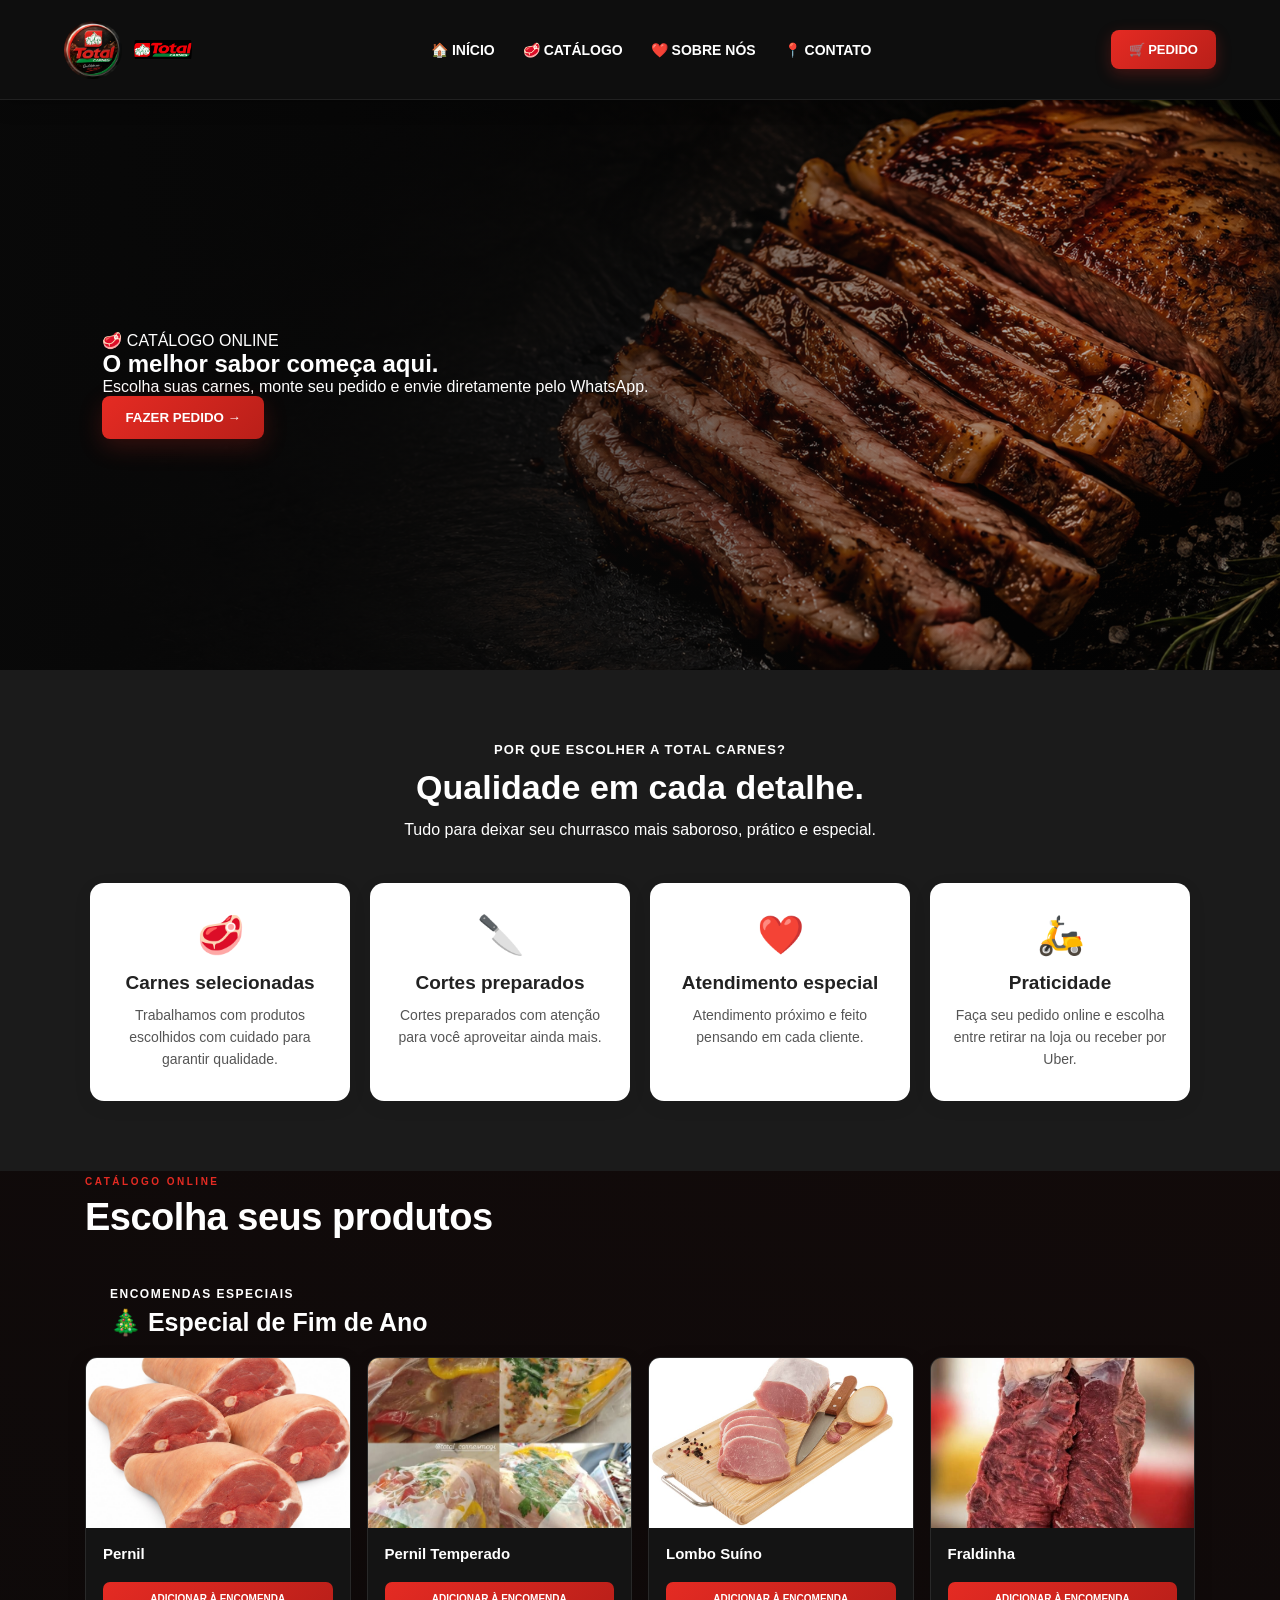
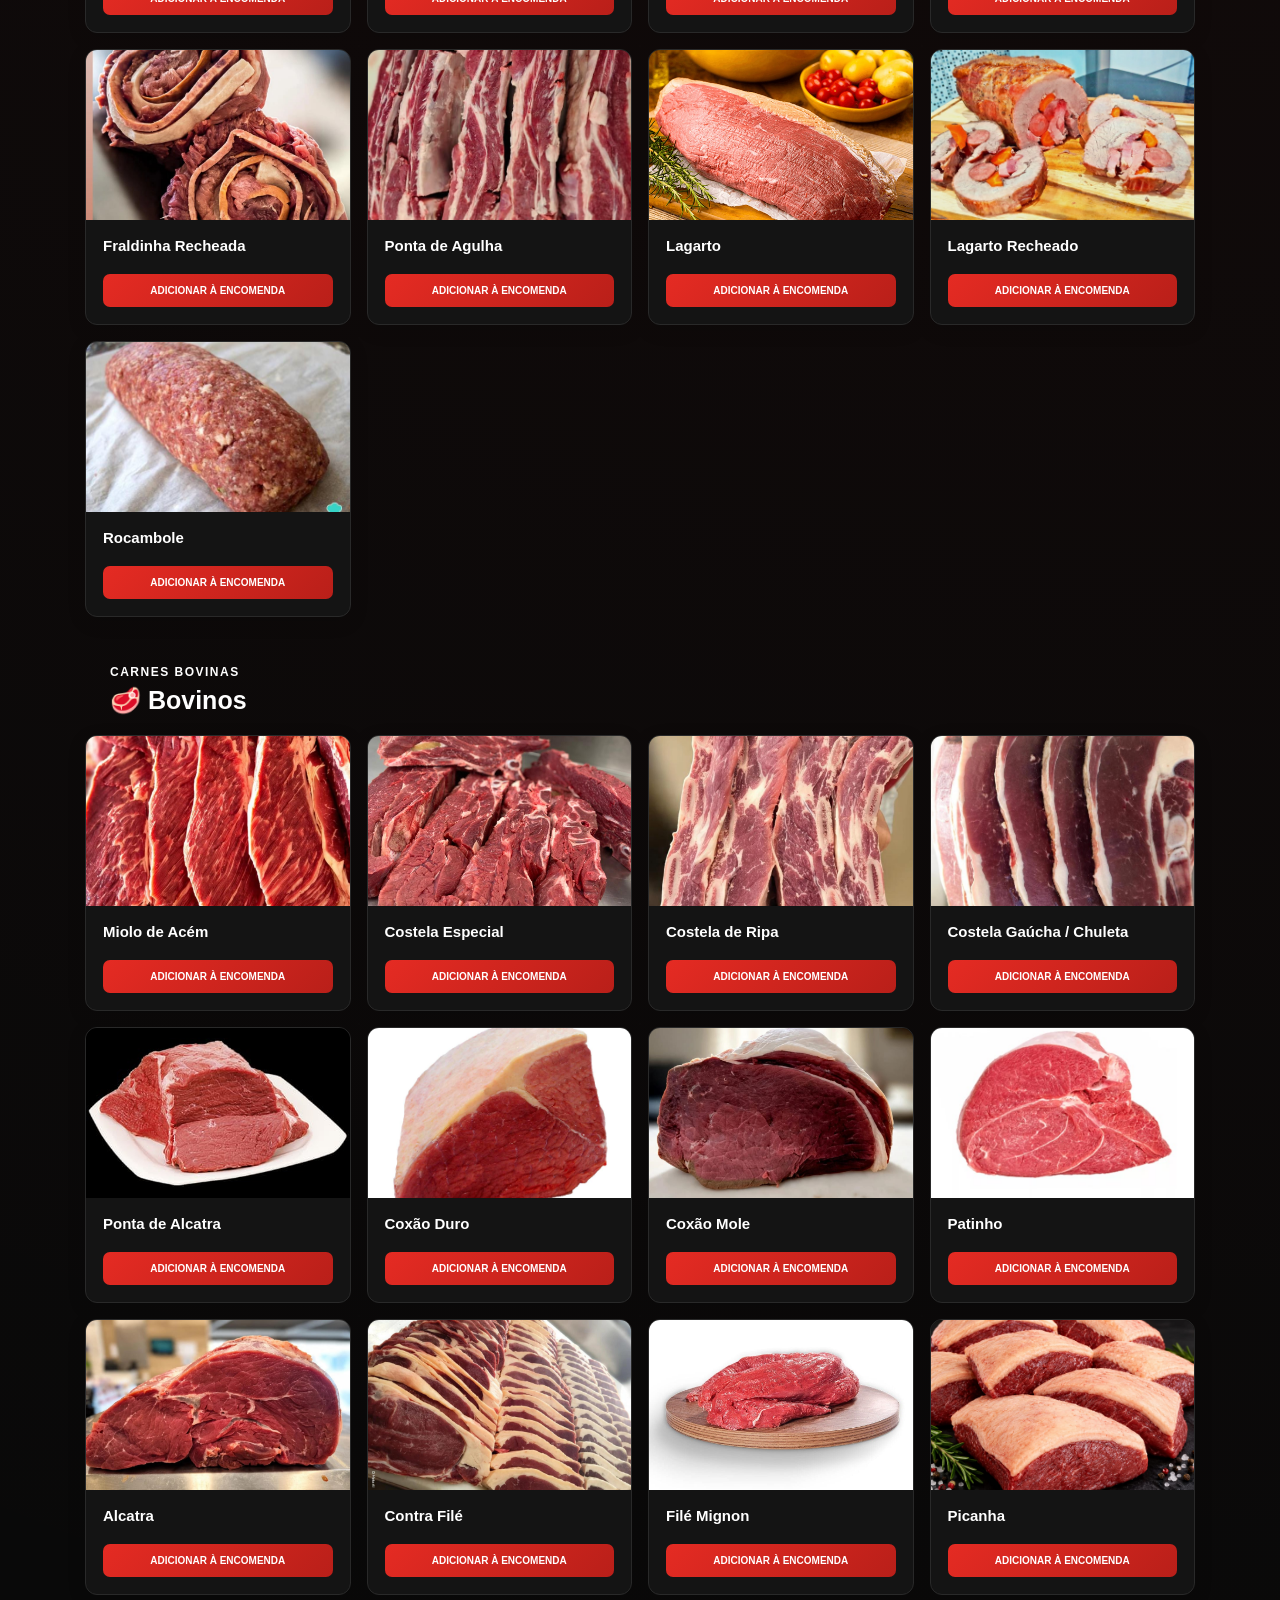
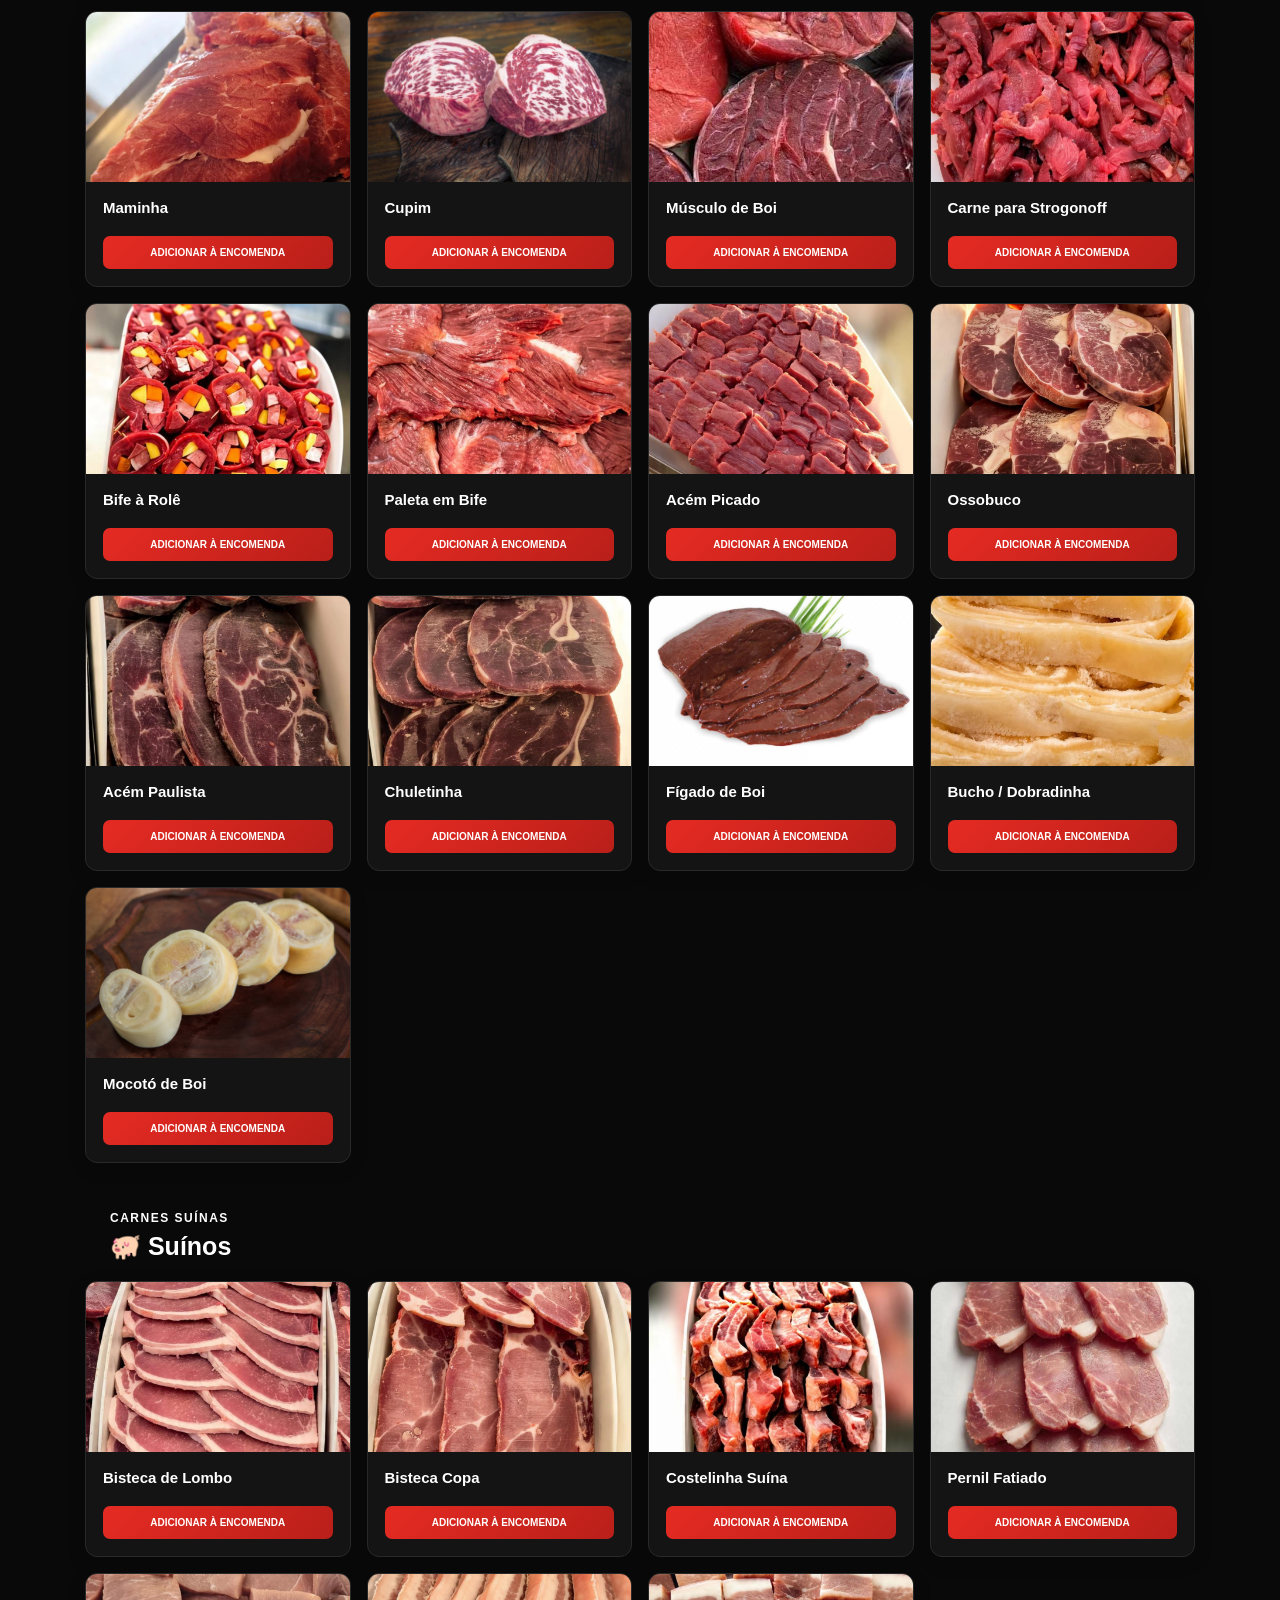
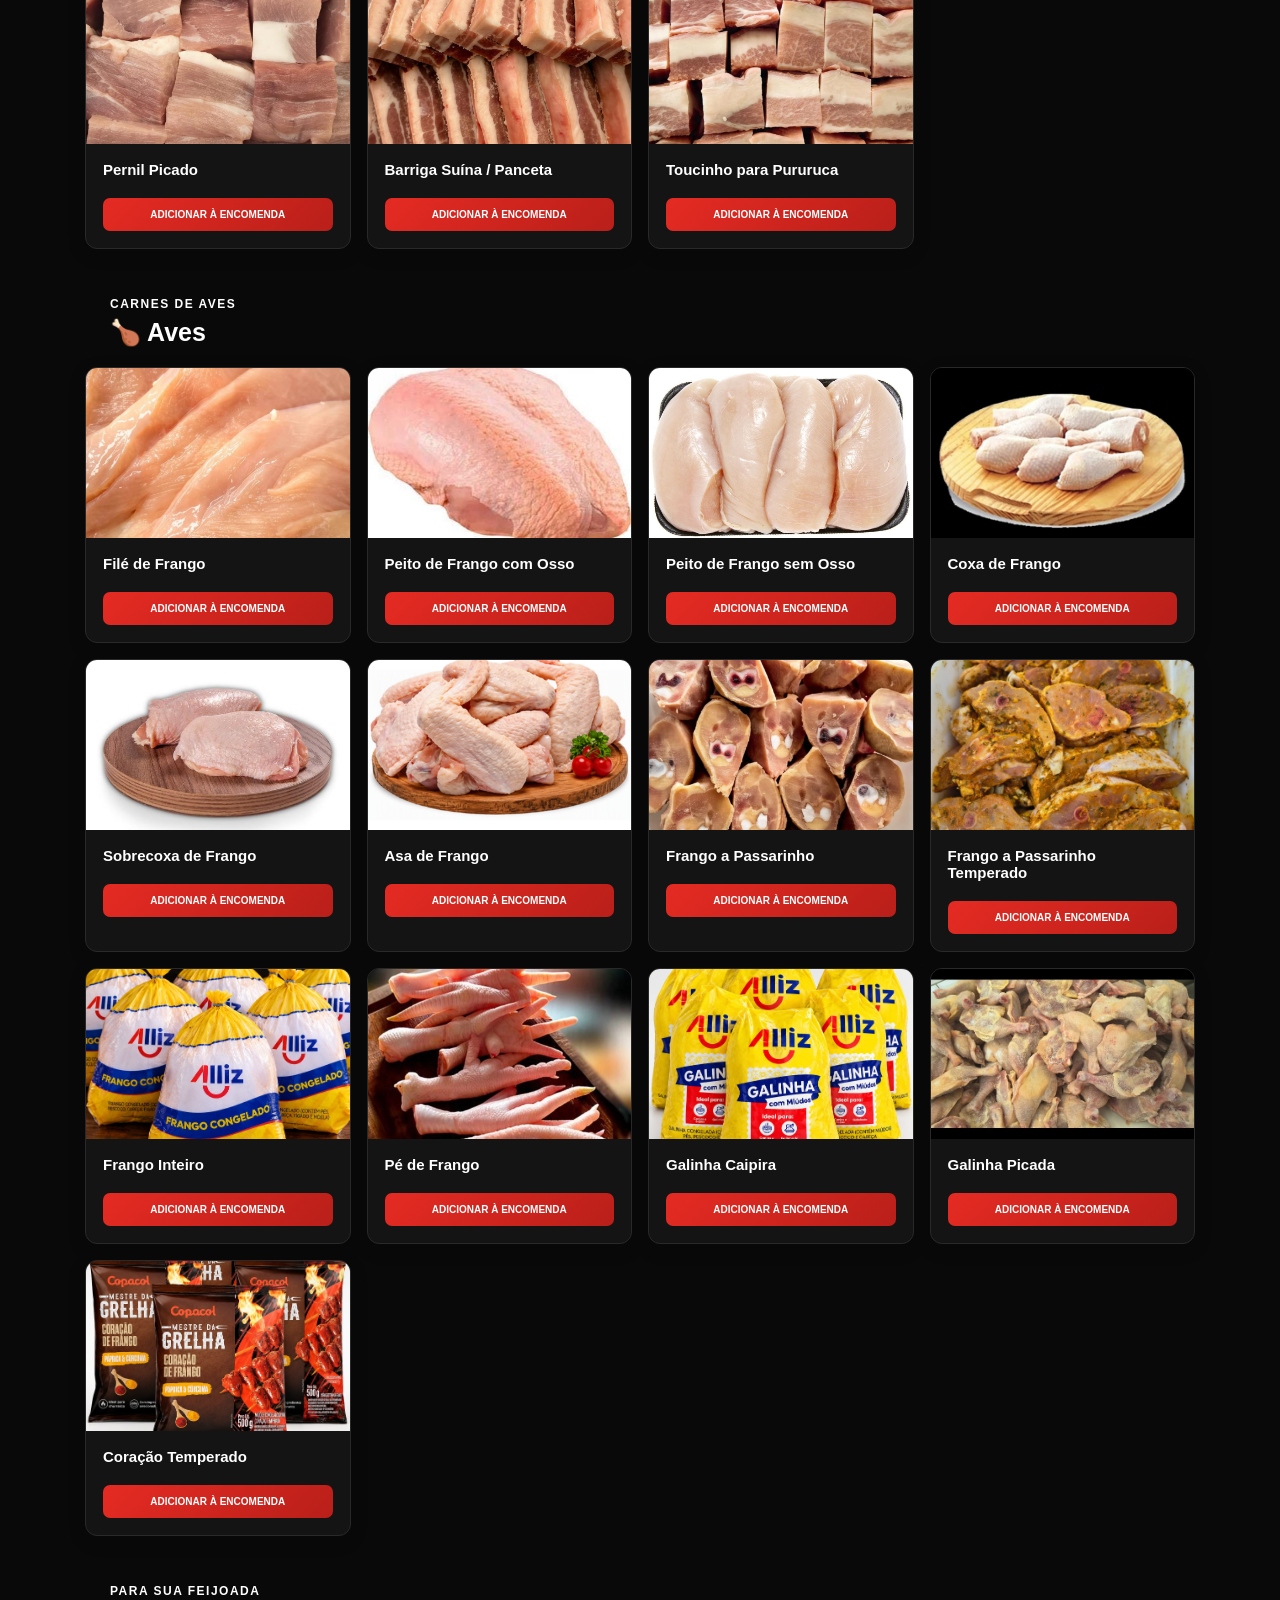
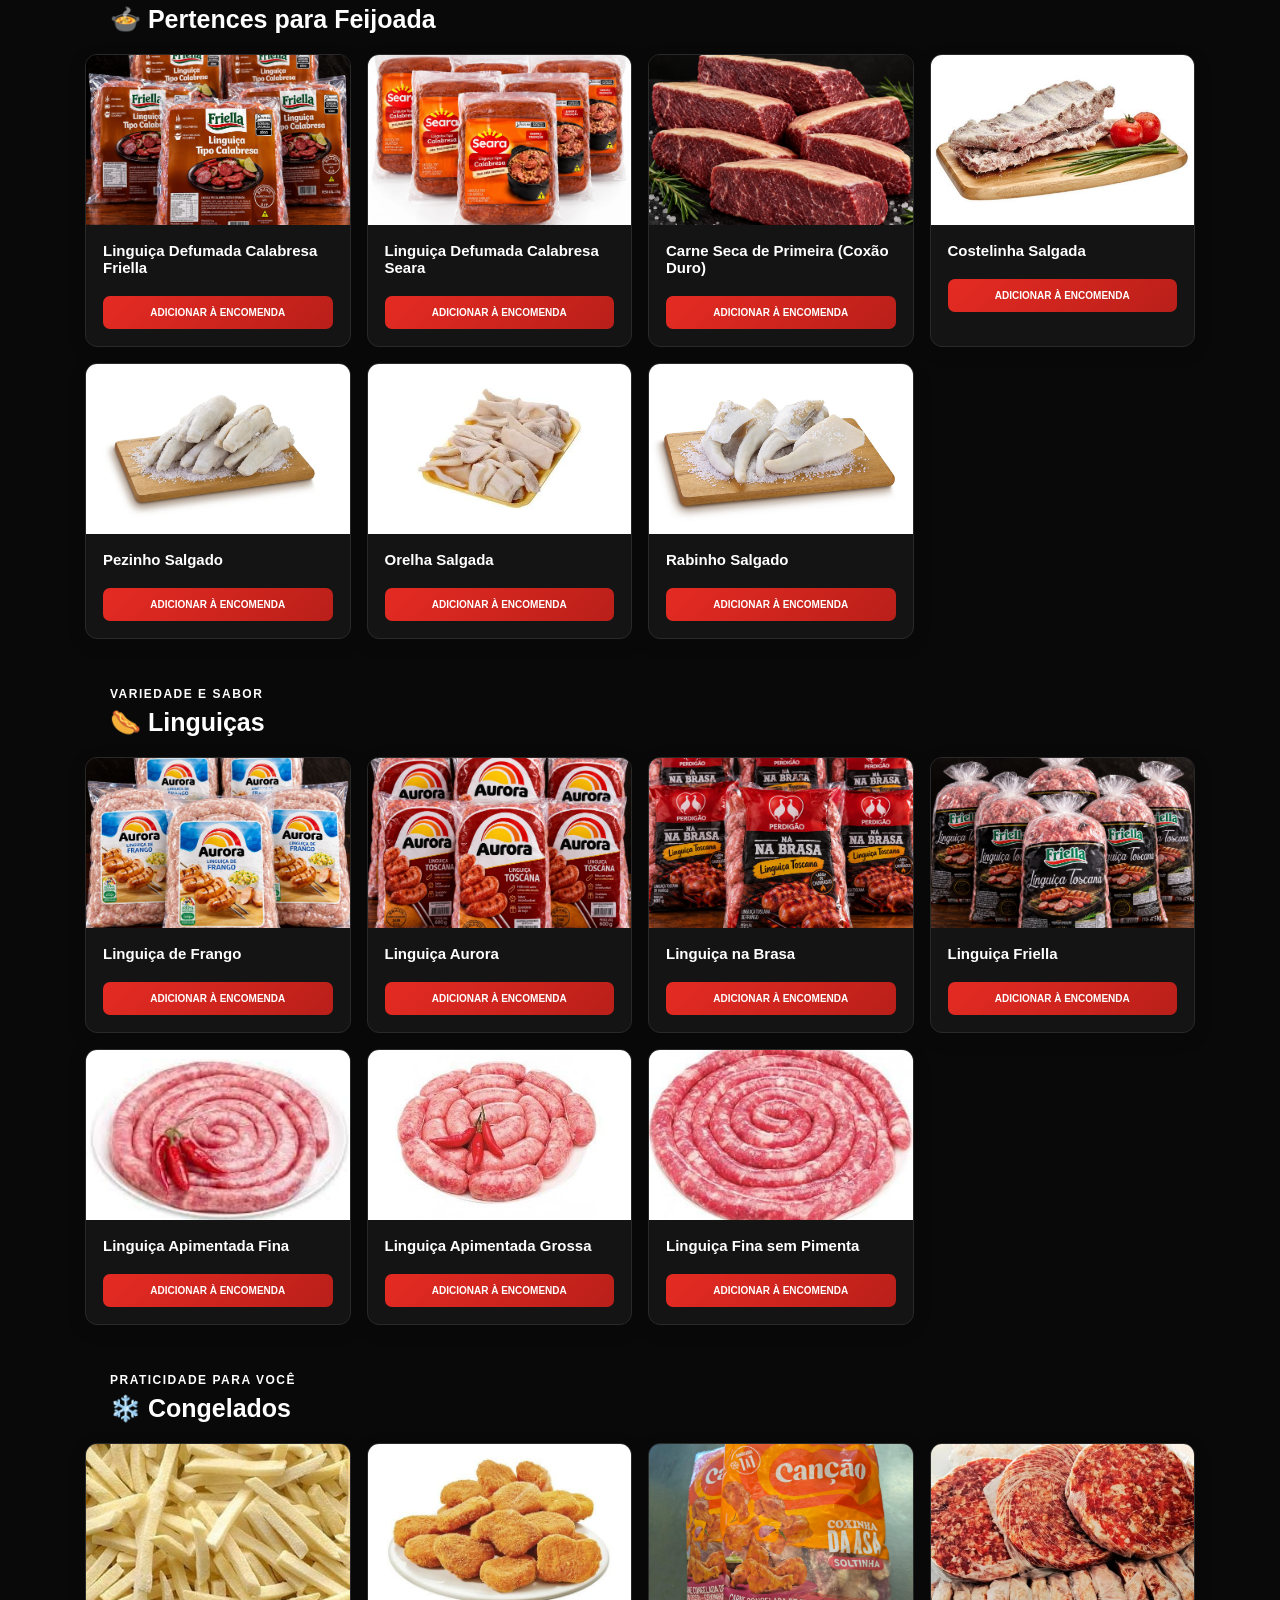
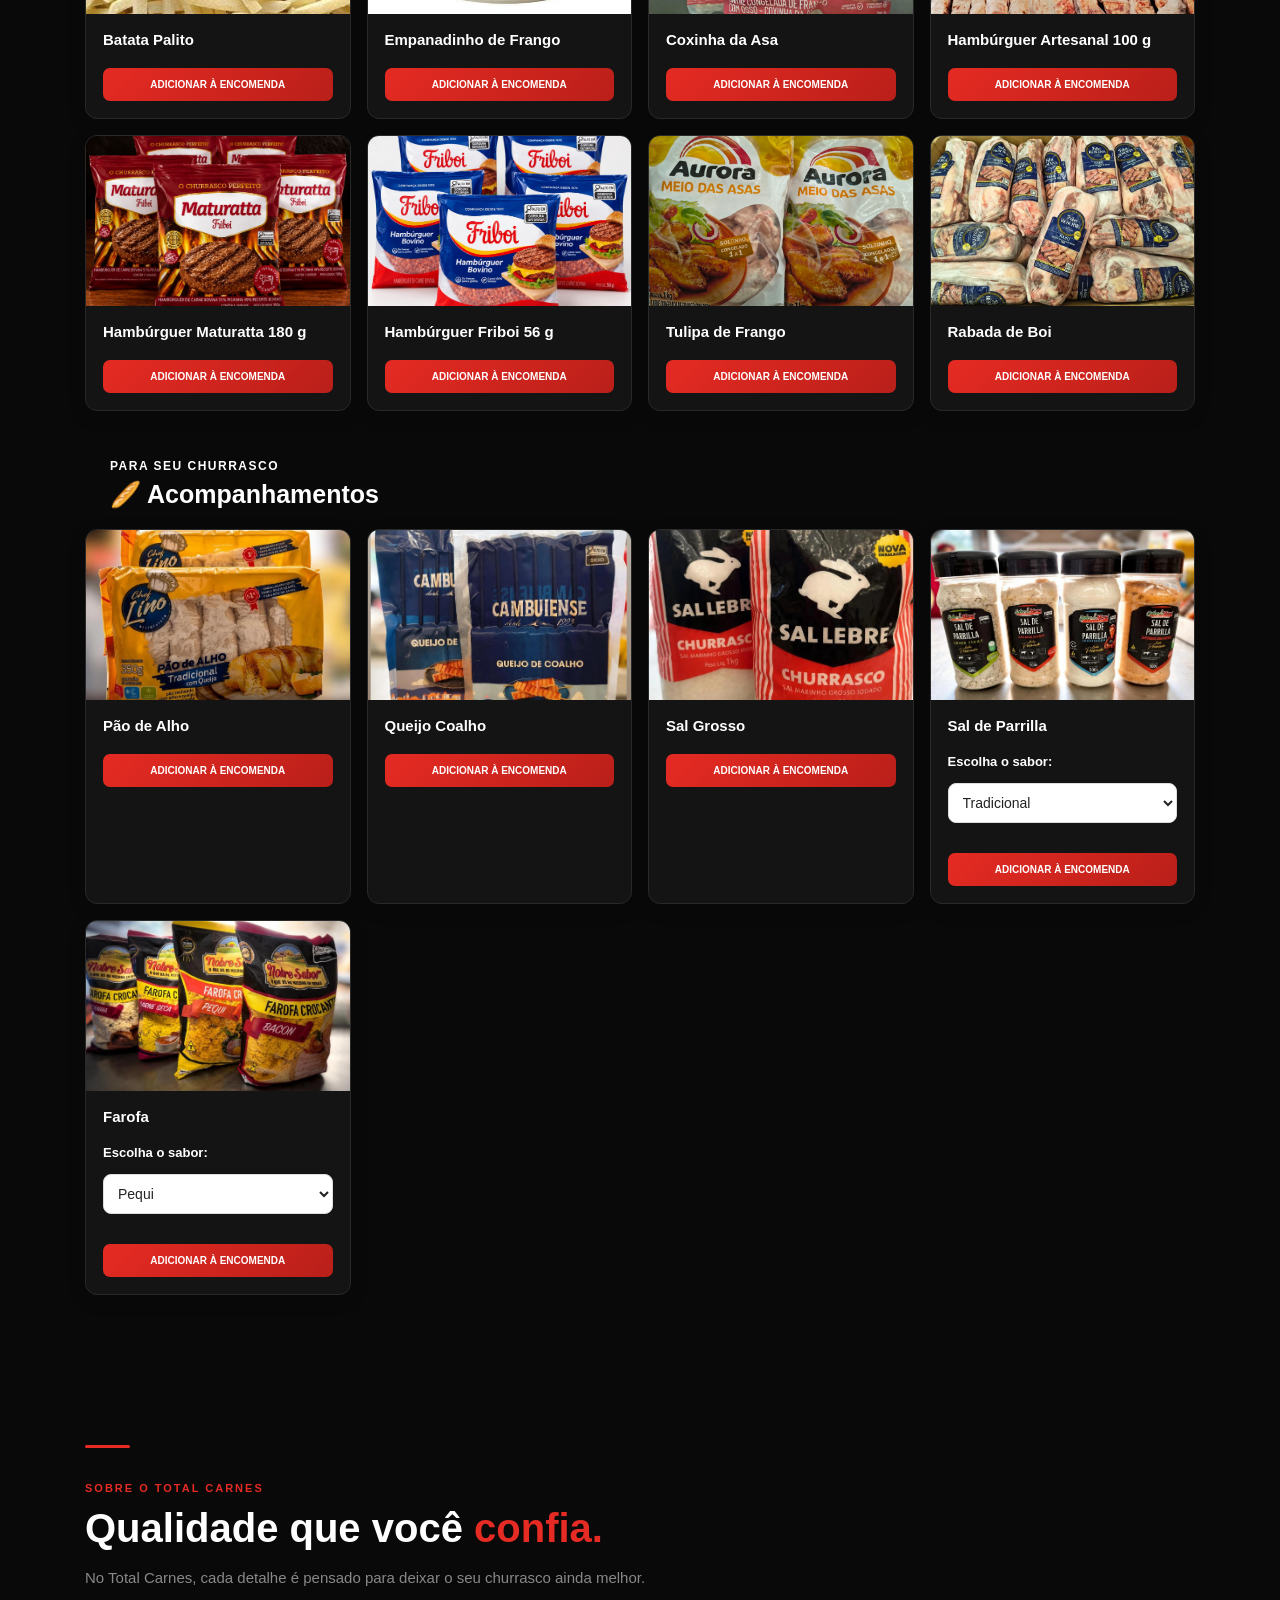
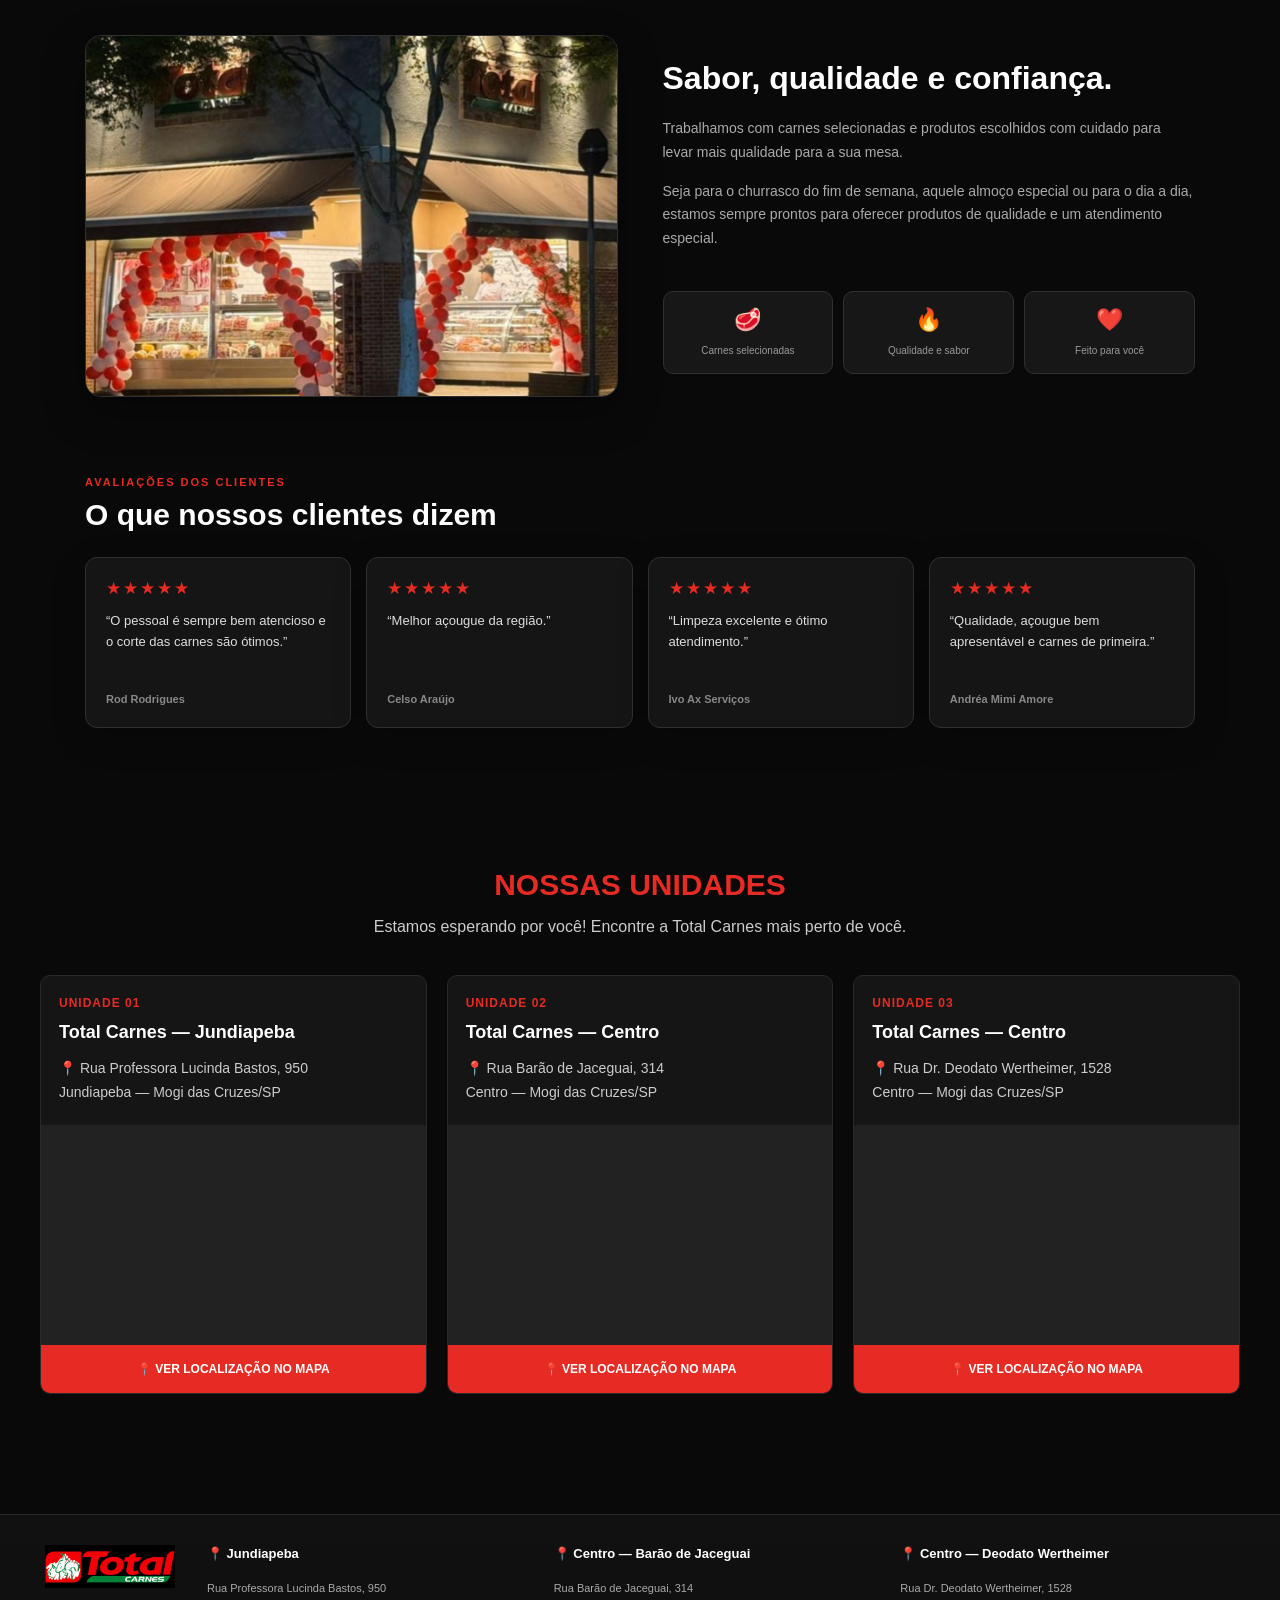
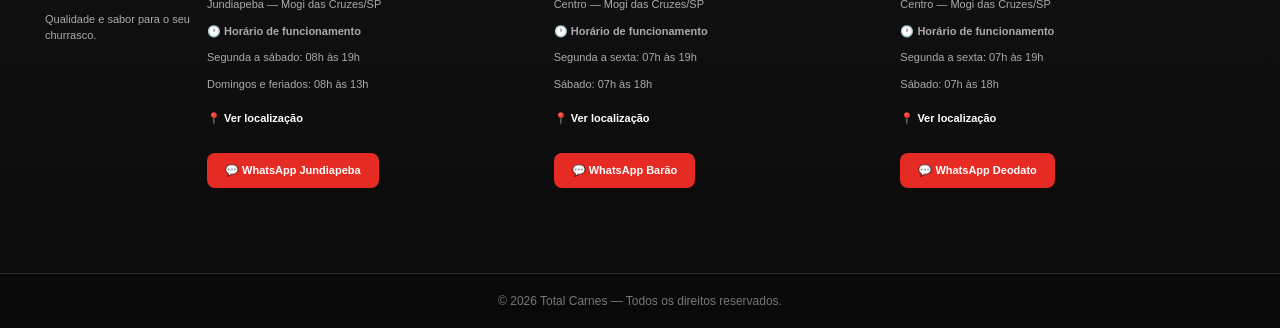
==== commit 34daf215: "Update fmt.Println message from 'Hello' to 'Goodbye'" ====
--- a/index.html
+++ b/index.html
@@ -987,6 +987,54 @@
 
             </div>
 
+            <!-- ESCOLHA DA UNIDADE -->
+
+<div class="checkout-titulo">
+    🏪 <strong>Escolha a unidade para sua encomenda</strong>
+</div>
+
+<div class="opcoes-unidade">
+
+    <label class="unidade-opcao">
+        <input
+            type="radio"
+            name="unidade-pedido"
+            value="jundiapeba"
+            required
+        >
+        <span>
+            <strong>Jundiapeba</strong>
+            <small>Rua Professora Lucinda Bastos, 950</small>
+        </span>
+    </label>
+
+    <label class="unidade-opcao">
+        <input
+            type="radio"
+            name="unidade-pedido"
+            value="barao"
+            required
+        >
+        <span>
+            <strong>Centro — Barão de Jaceguai</strong>
+            <small>Rua Barão de Jaceguai, 314</small>
+        </span>
+    </label>
+
+    <label class="unidade-opcao">
+        <input
+            type="radio"
+            name="unidade-pedido"
+            value="deodato"
+            required
+        >
+        <span>
+            <strong>Centro — Deodato Wertheimer</strong>
+            <small>Rua Dr. Deodato Wertheimer, 1528</small>
+        </span>
+    </label>
+
+</div>
 
             <select
                 id="tipo-entrega"
--- a/style.css
+++ b/style.css
@@ -3001,3 +3001,136 @@
         height: 230px;
     }
 }
+/* RODAPÉ COM AS 3 UNIDADES LADO A LADO */
+
+.rodape {
+    padding: 30px 15px;
+}
+
+.rodape-colunas {
+    max-width: 1400px;
+    margin: 0 auto;
+    display: grid;
+    grid-template-columns: 0.7fr 1fr 1fr 1fr;
+    gap: 16px;
+    align-items: start;
+}
+
+.rodape-coluna {
+    min-width: 0;
+}
+
+.rodape-coluna h3 {
+    font-size: 14px;
+    line-height: 1.4;
+    margin-bottom: 12px;
+}
+
+.rodape-coluna p {
+    font-size: 11px;
+    line-height: 1.5;
+    margin-bottom: 5px;
+}
+
+.rodape-coluna a {
+    font-size: 11px;
+    margin-bottom: 10px;
+}
+
+.rodape-logo img {
+    width: 135px;
+    max-width: 100%;
+}
+
+/* TABLETS: 2 COLUNAS DE LOJAS */
+
+@media (max-width: 900px) {
+    .rodape-colunas {
+        grid-template-columns: repeat(2, minmax(0, 1fr));
+        gap: 22px;
+    }
+
+    .rodape-logo {
+        grid-column: 1 / -1;
+    }
+}
+
+/* CELULARES */
+
+@media (max-width: 550px) {
+    .rodape-colunas {
+        grid-template-columns: 1fr 1fr;
+        gap: 20px 12px;
+    }
+
+    .rodape-logo {
+        grid-column: 1 / -1;
+    }
+
+    .rodape-coluna h3 {
+        font-size: 13px;
+    }
+
+    .rodape-coluna p {
+        font-size: 11px;
+        overflow-wrap: anywhere;
+    }
+}
+/* AJUSTE FORÇADO DO RODAPÉ TOTAL CARNES */
+
+footer.rodape .rodape-colunas {
+    display: grid !important;
+    grid-template-columns: 150px repeat(3, minmax(0, 1fr)) !important;
+    gap: 12px !important;
+    width: 100% !important;
+    max-width: 1400px !important;
+    margin: 0 auto !important;
+    align-items: start !important;
+}
+
+footer.rodape .rodape-coluna {
+    width: 100% !important;
+    min-width: 0 !important;
+    padding: 0 !important;
+    margin: 0 !important;
+    box-sizing: border-box !important;
+}
+
+footer.rodape .rodape-coluna h3 {
+    font-size: 13px !important;
+    line-height: 1.4 !important;
+    overflow-wrap: anywhere;
+}
+
+footer.rodape .rodape-coluna p {
+    font-size: 11px !important;
+    line-height: 1.5 !important;
+    overflow-wrap: anywhere;
+}
+
+footer.rodape .rodape-logo img {
+    width: 130px !important;
+    max-width: 100% !important;
+    height: auto !important;
+}
+
+/* TABLET E CELULAR */
+@media (max-width: 800px) {
+    footer.rodape .rodape-colunas {
+        grid-template-columns: repeat(2, minmax(0, 1fr)) !important;
+    }
+
+    footer.rodape .rodape-logo {
+        grid-column: 1 / -1 !important;
+    }
+}
+
+@media (max-width: 480px) {
+    footer.rodape .rodape-colunas {
+        grid-template-columns: 1fr !important;
+    }
+
+    footer.rodape .rodape-logo {
+        grid-column: auto !important;
+    }
+}
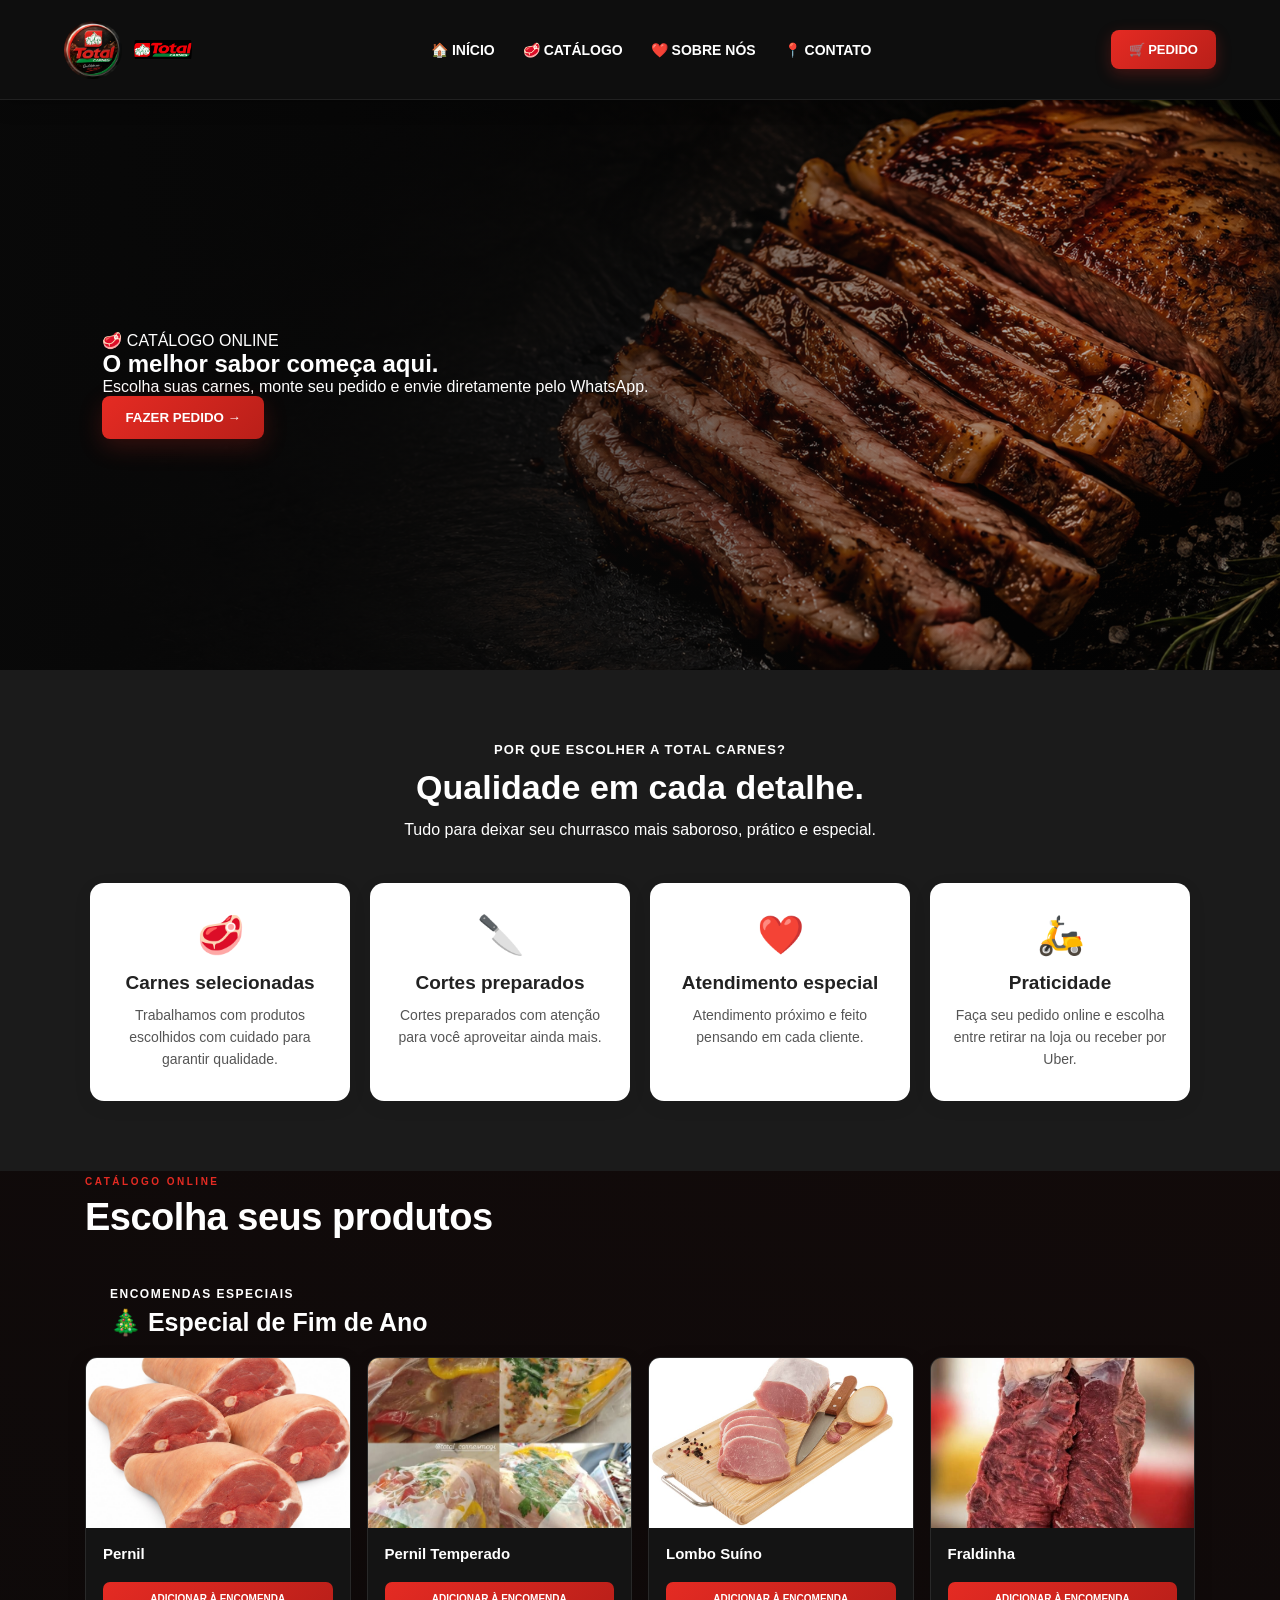
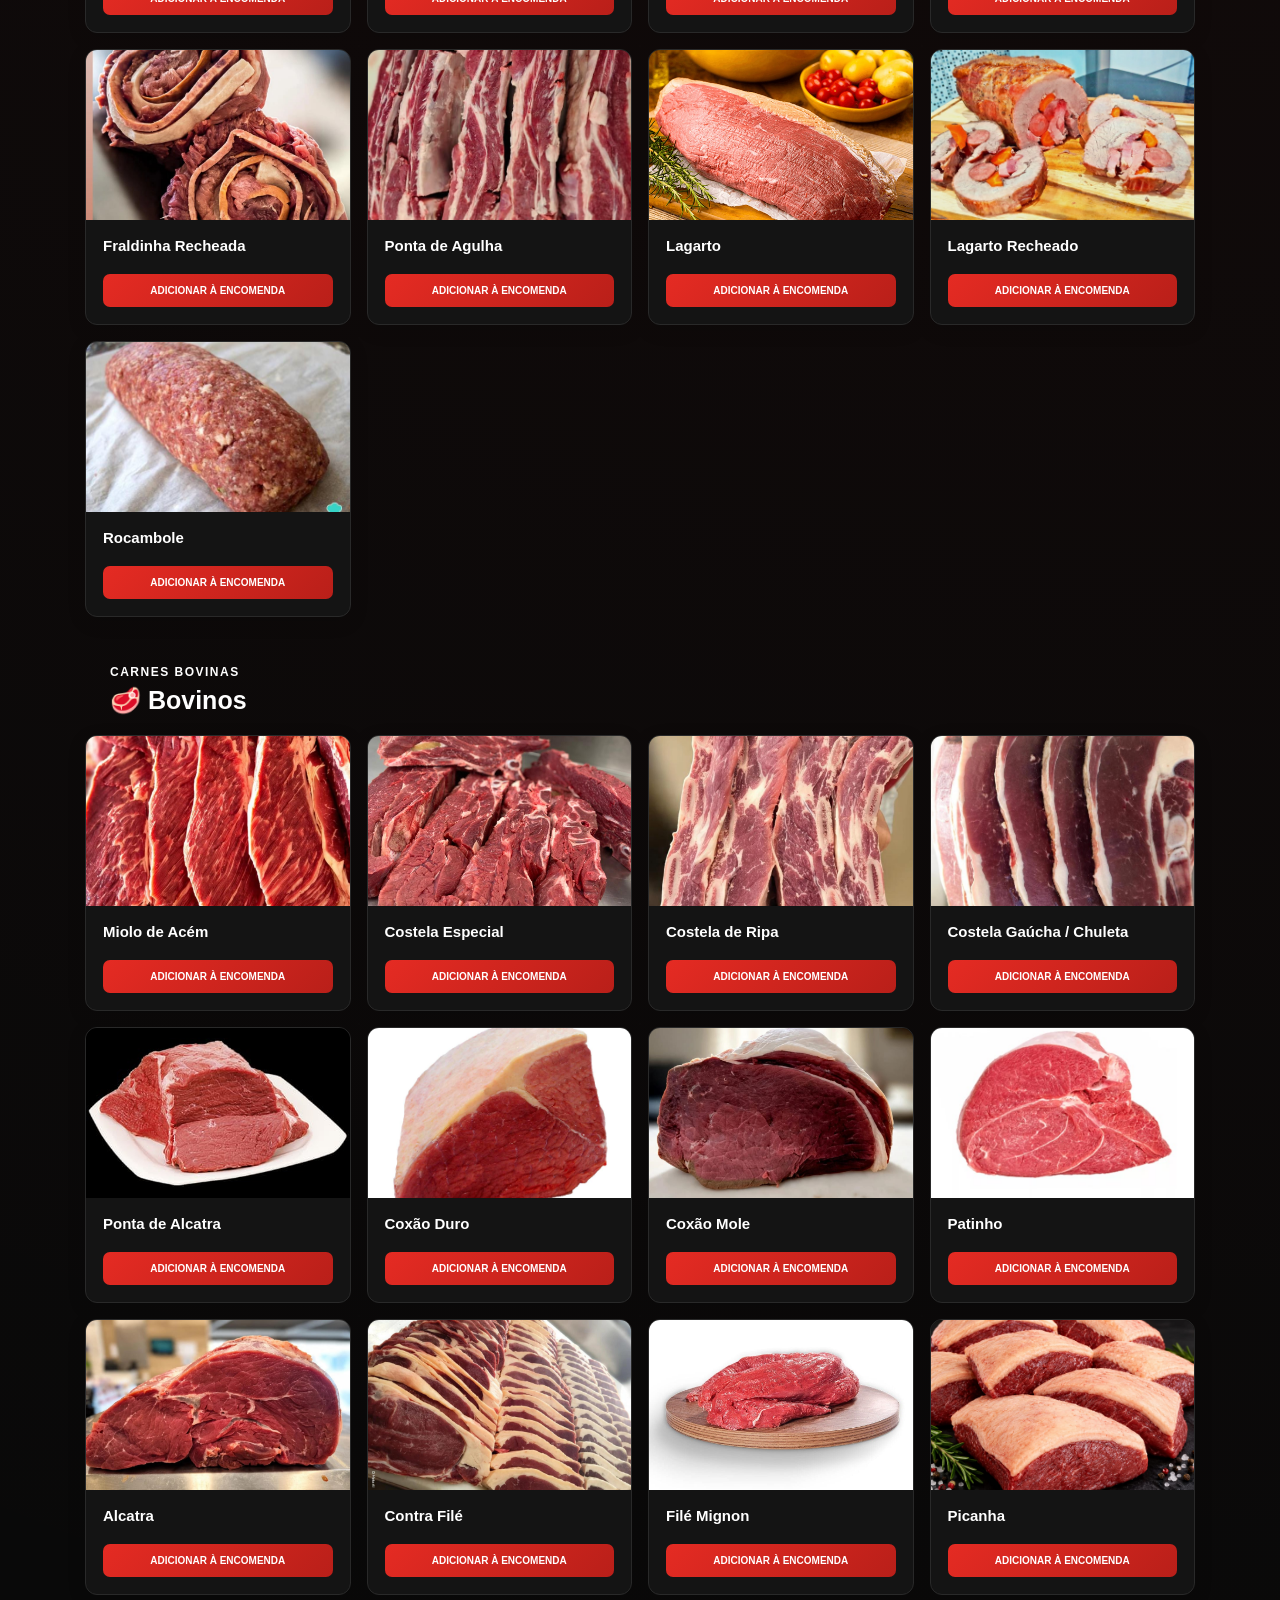
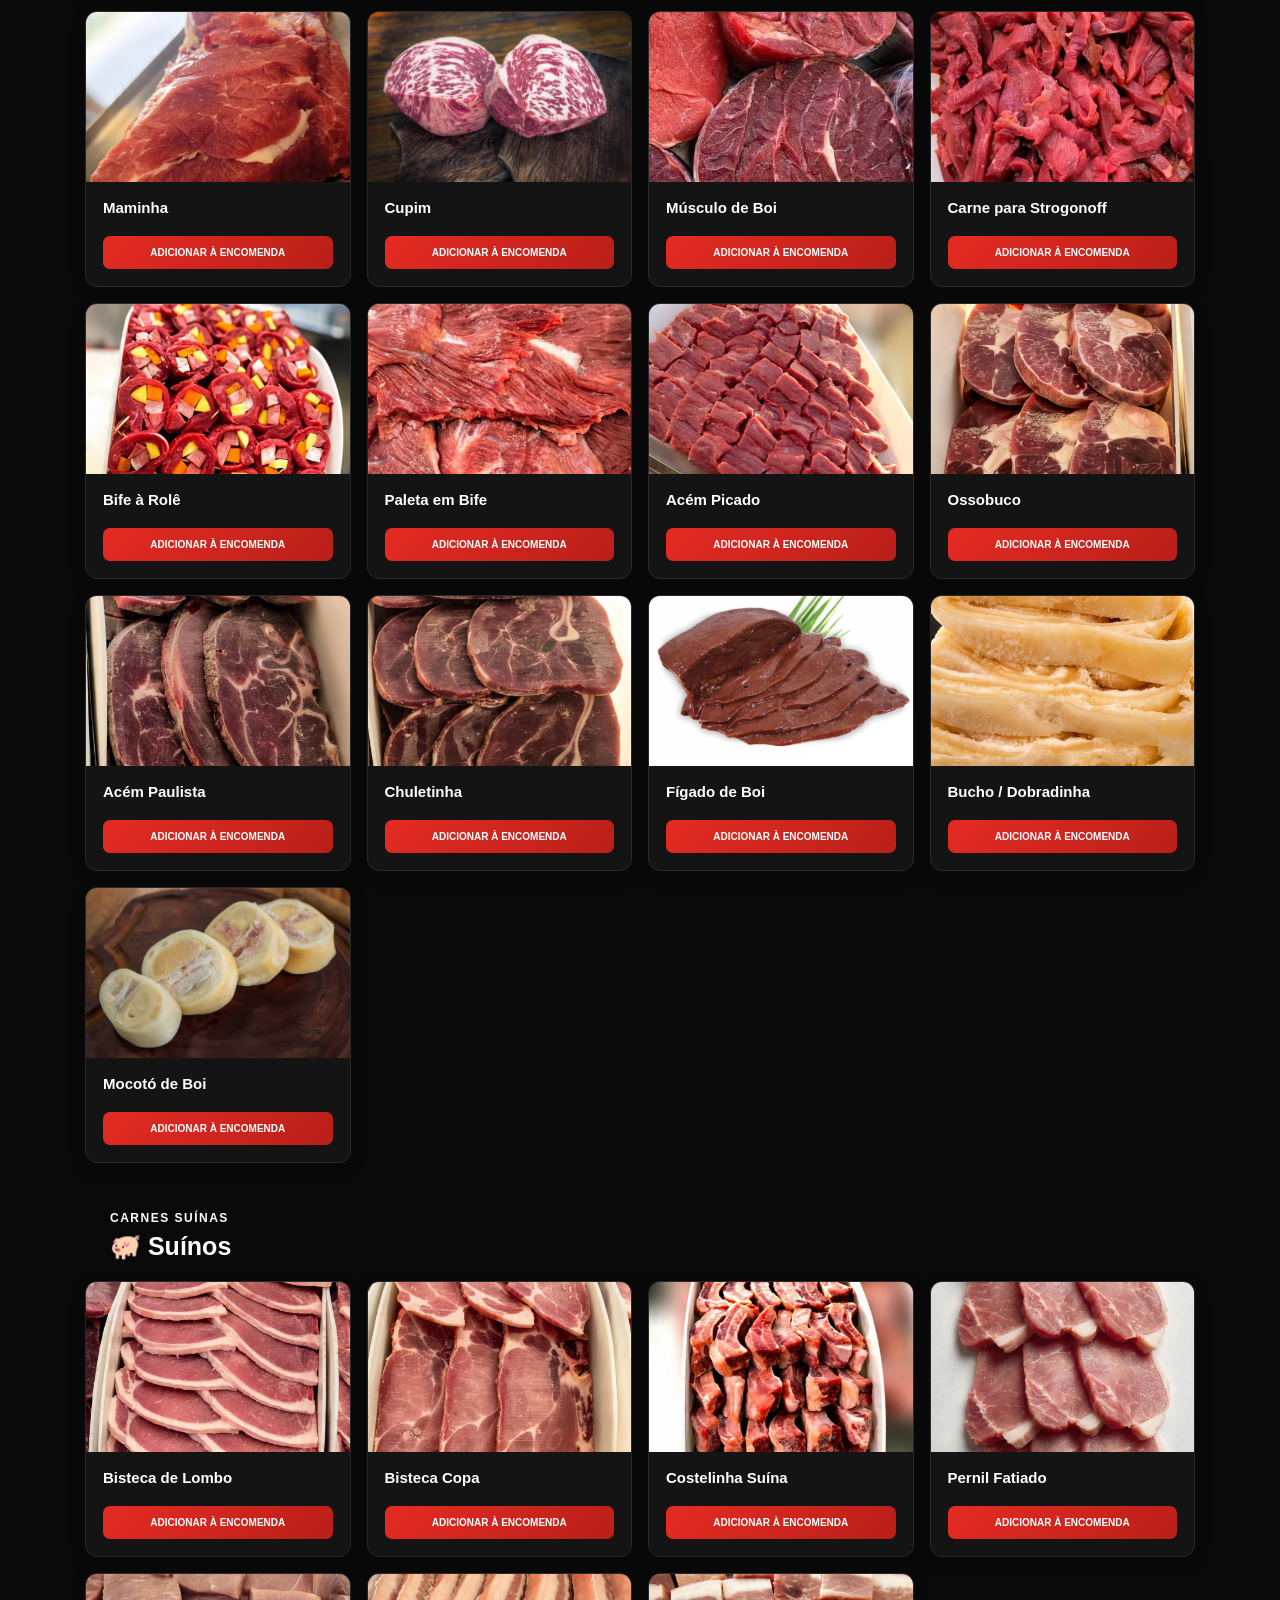
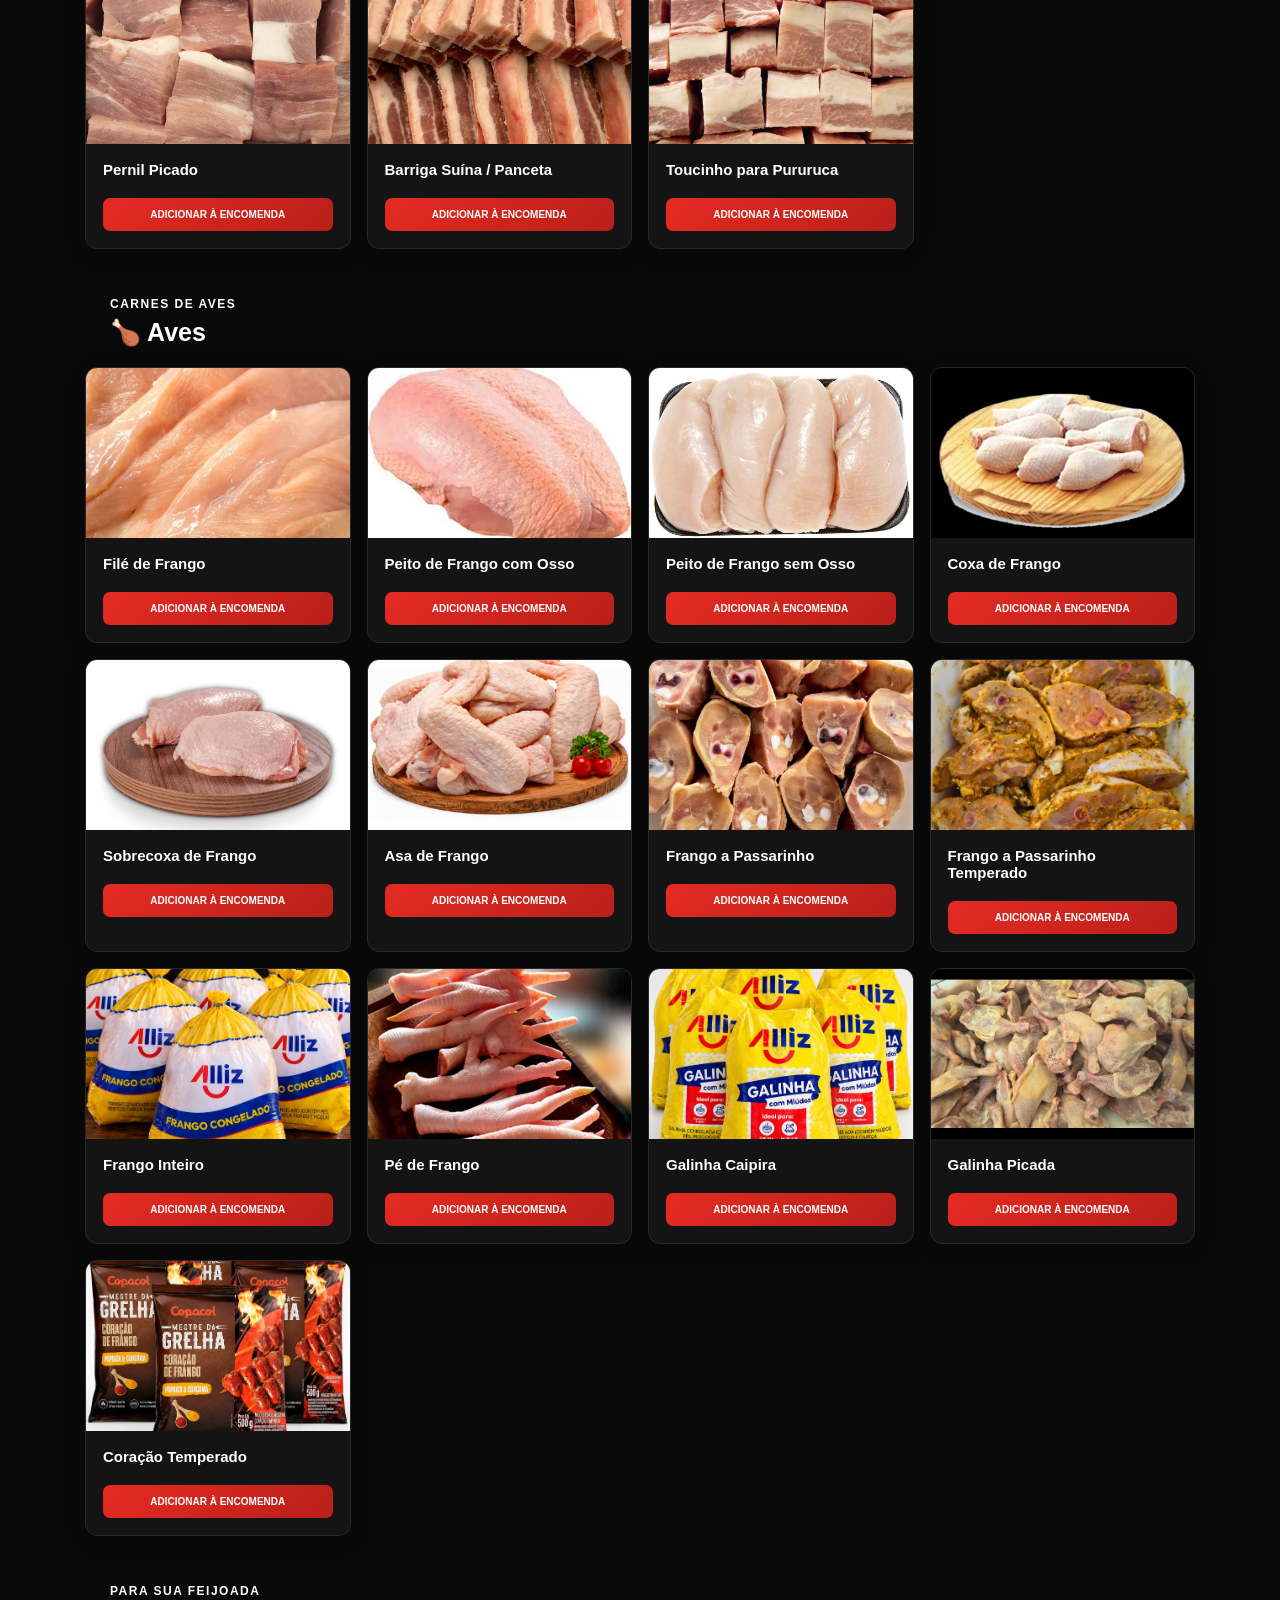
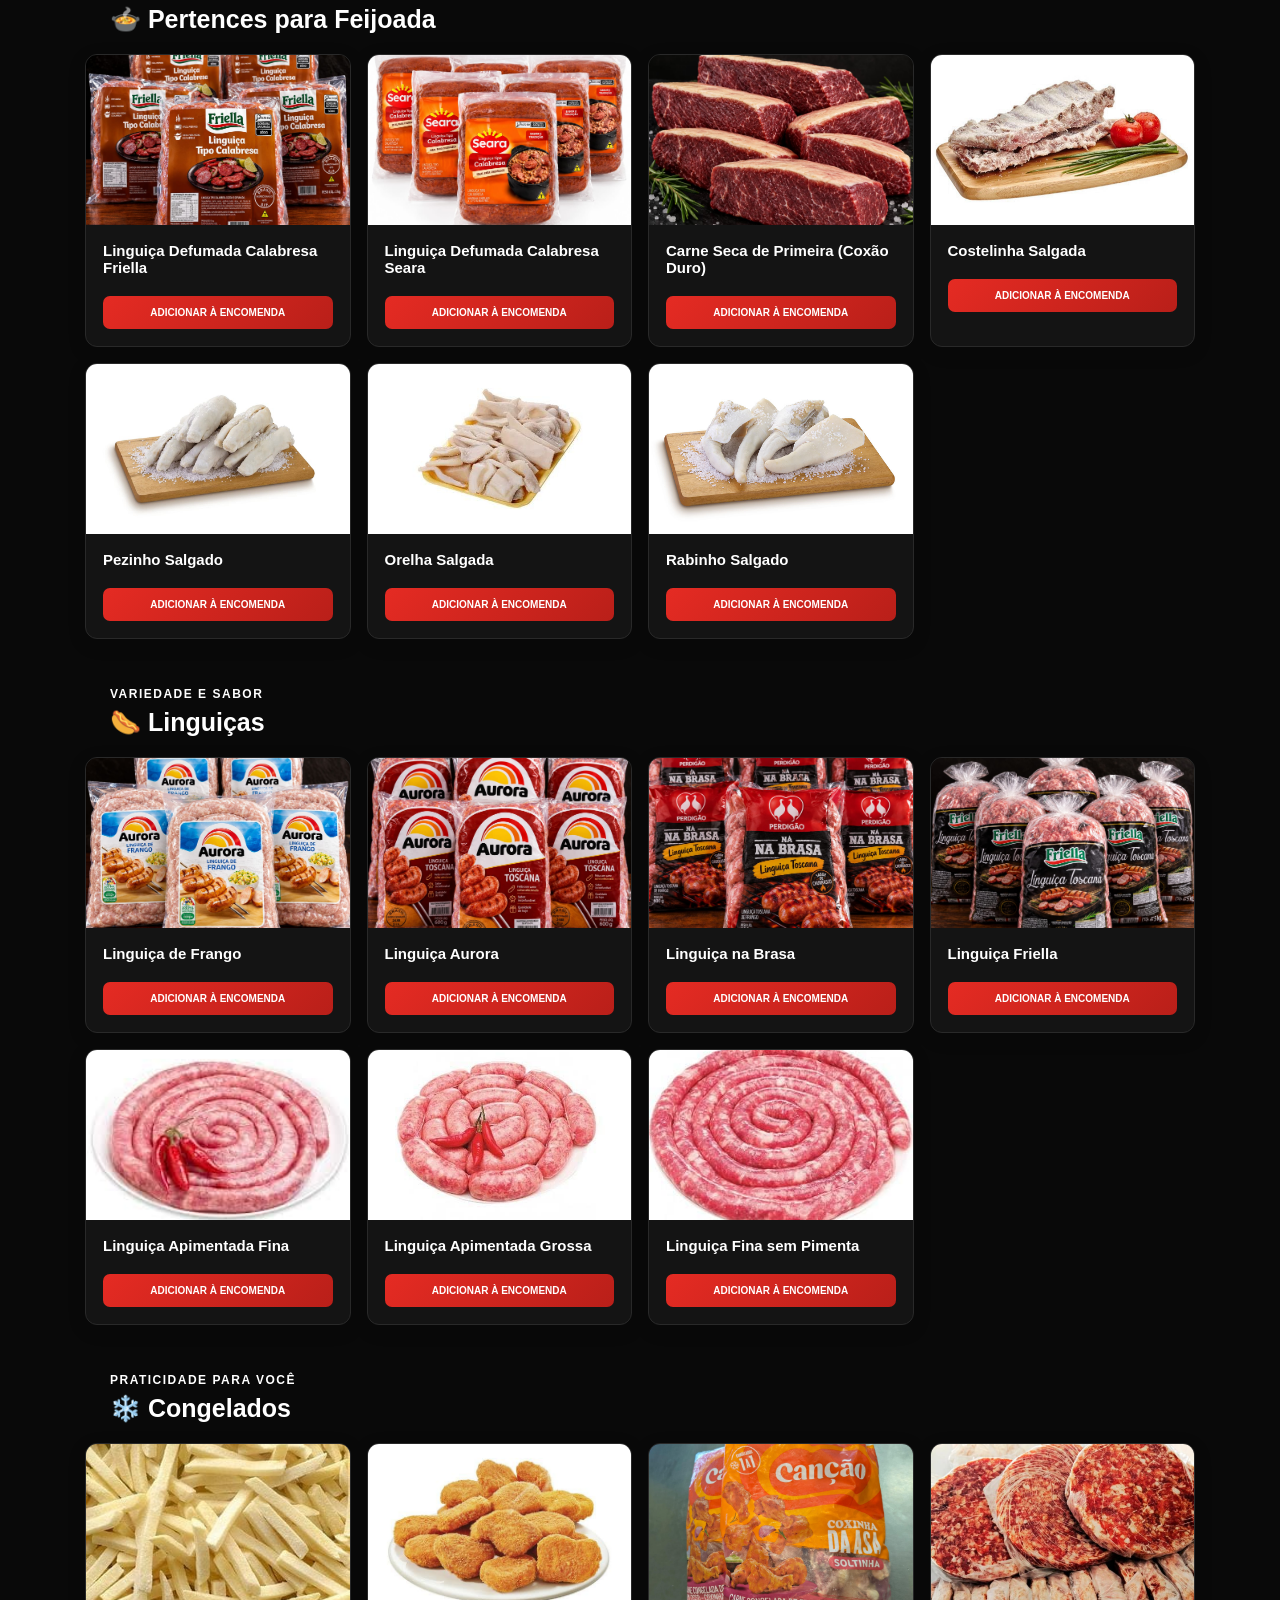
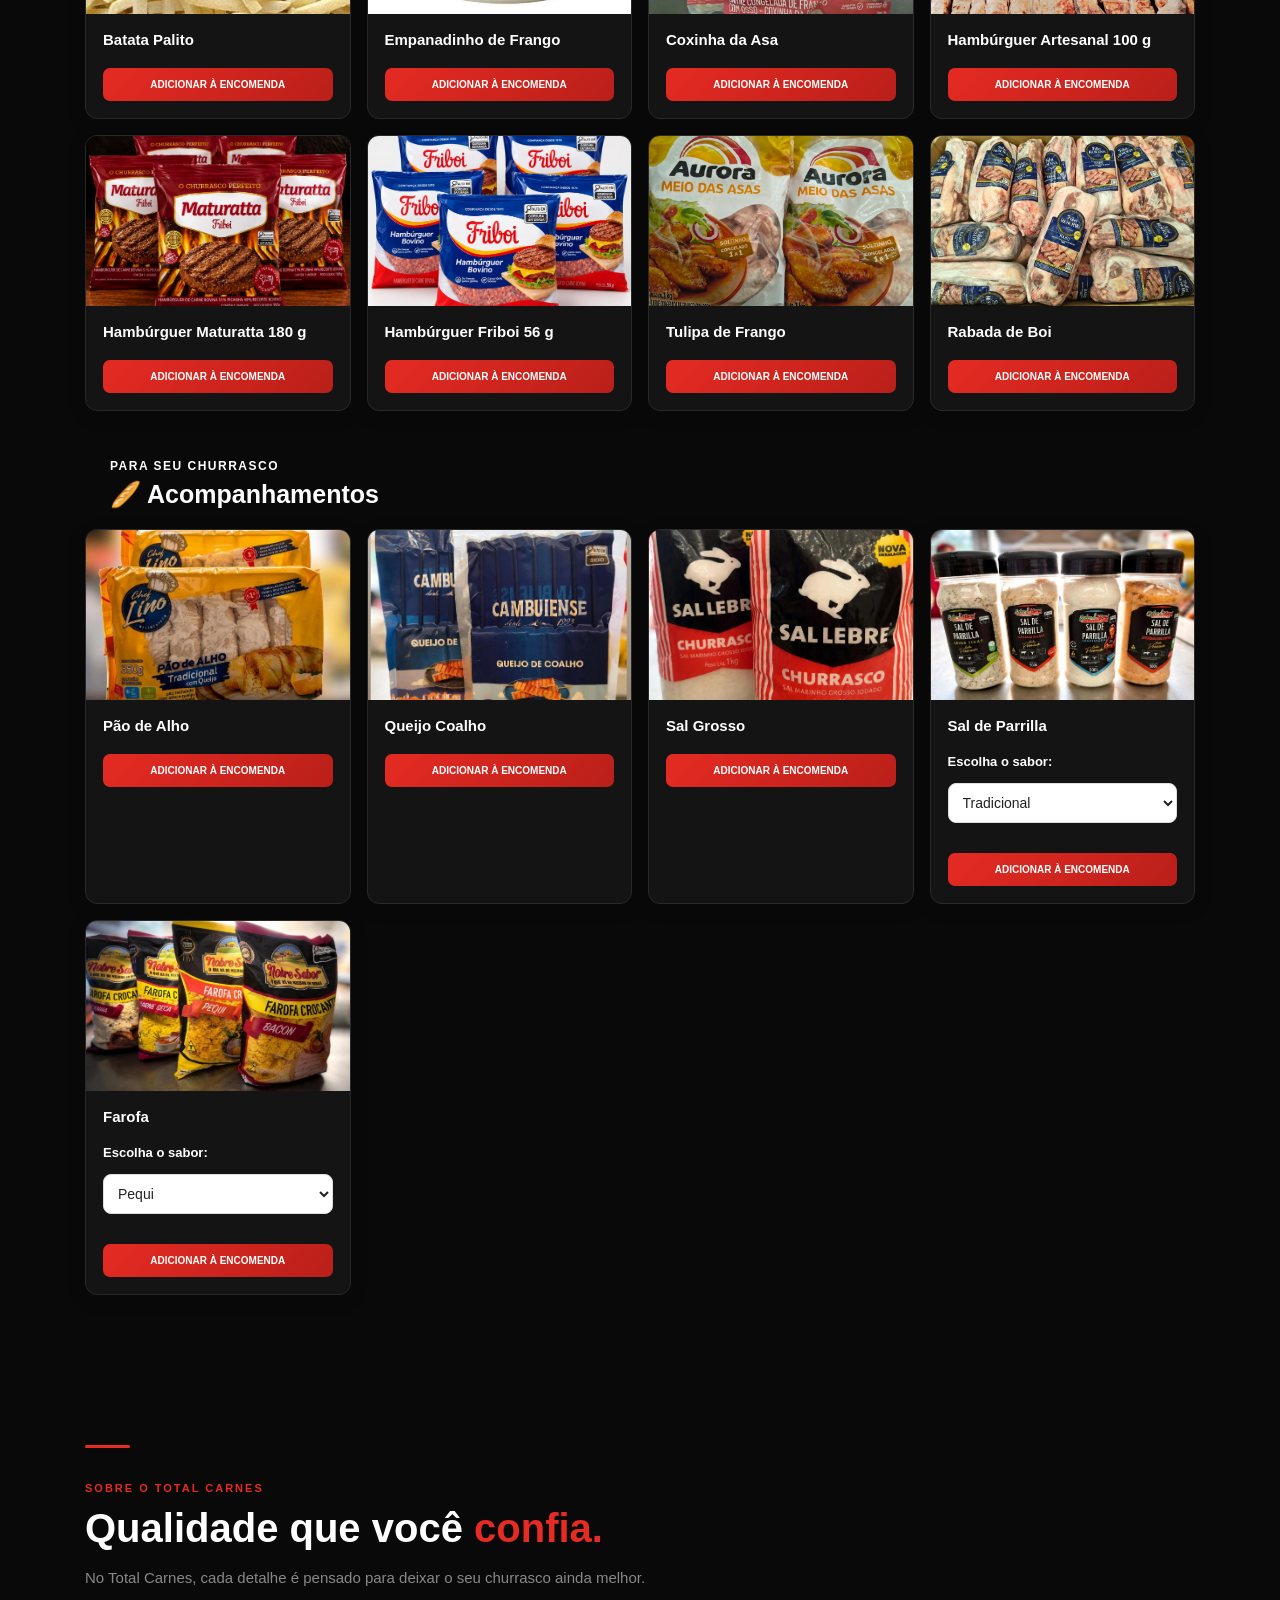
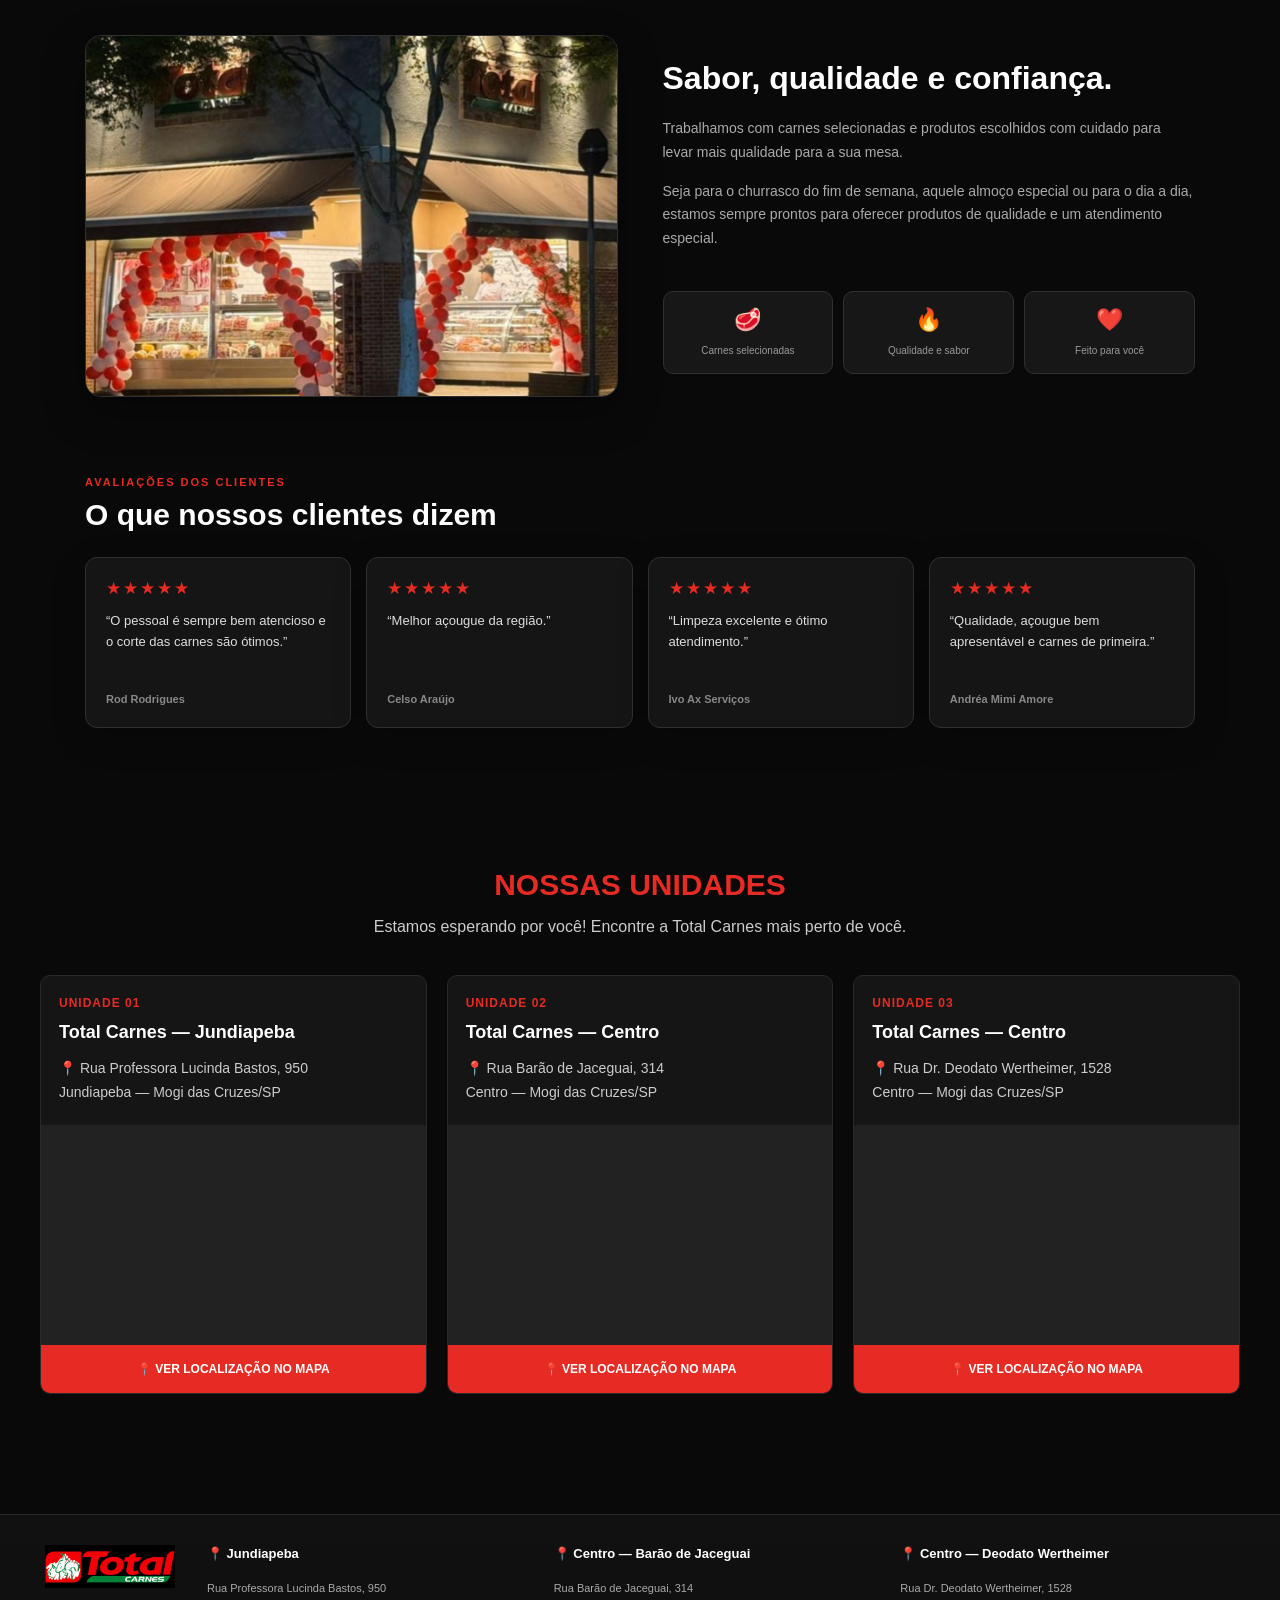
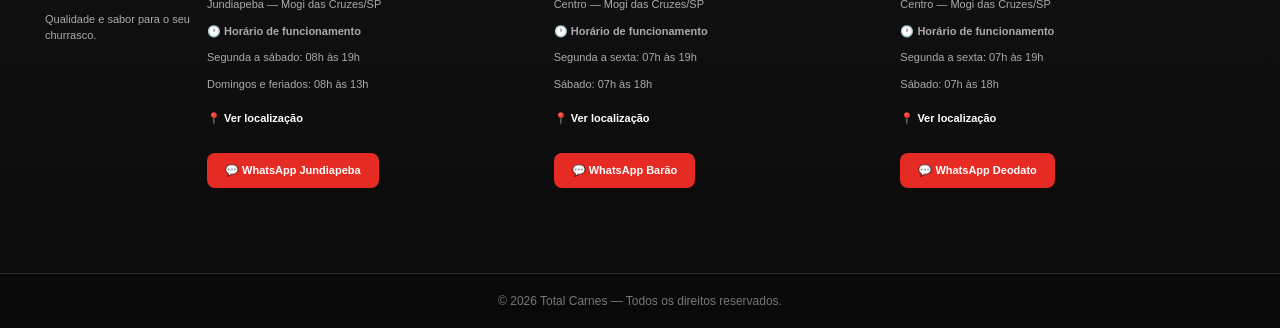
==== commit 9af5cf07: "Update index.html" ====
--- a/index.html
+++ b/index.html
@@ -1036,6 +1036,39 @@
 
 </div>
 
+            <!-- ESCOLHA DA UNIDADE -->
+            <div class="checkout-titulo">
+                🏪 <strong>Escolha a unidade para sua encomenda</strong>
+            </div>
+
+            <div class="opcoes-unidade">
+
+                <label class="unidade-opcao">
+                    <input type="radio" name="unidade-pedido" value="jundiapeba">
+                    <span>
+                        <strong>Jundiapeba</strong>
+                        <small>Rua Professora Lucinda Bastos, 950</small>
+                    </span>
+                </label>
+
+                <label class="unidade-opcao">
+                    <input type="radio" name="unidade-pedido" value="barao">
+                    <span>
+                        <strong>Centro — Barão de Jaceguai</strong>
+                        <small>Rua Barão de Jaceguai, 314</small>
+                    </span>
+                </label>
+
+                <label class="unidade-opcao">
+                    <input type="radio" name="unidade-pedido" value="deodato">
+                    <span>
+                        <strong>Centro — Deodato Wertheimer</strong>
+                        <small>Rua Dr. Deodato Wertheimer, 1528</small>
+                    </span>
+                </label>
+
+            </div>
+            
             <select
                 id="tipo-entrega"
                 style="display:none;"
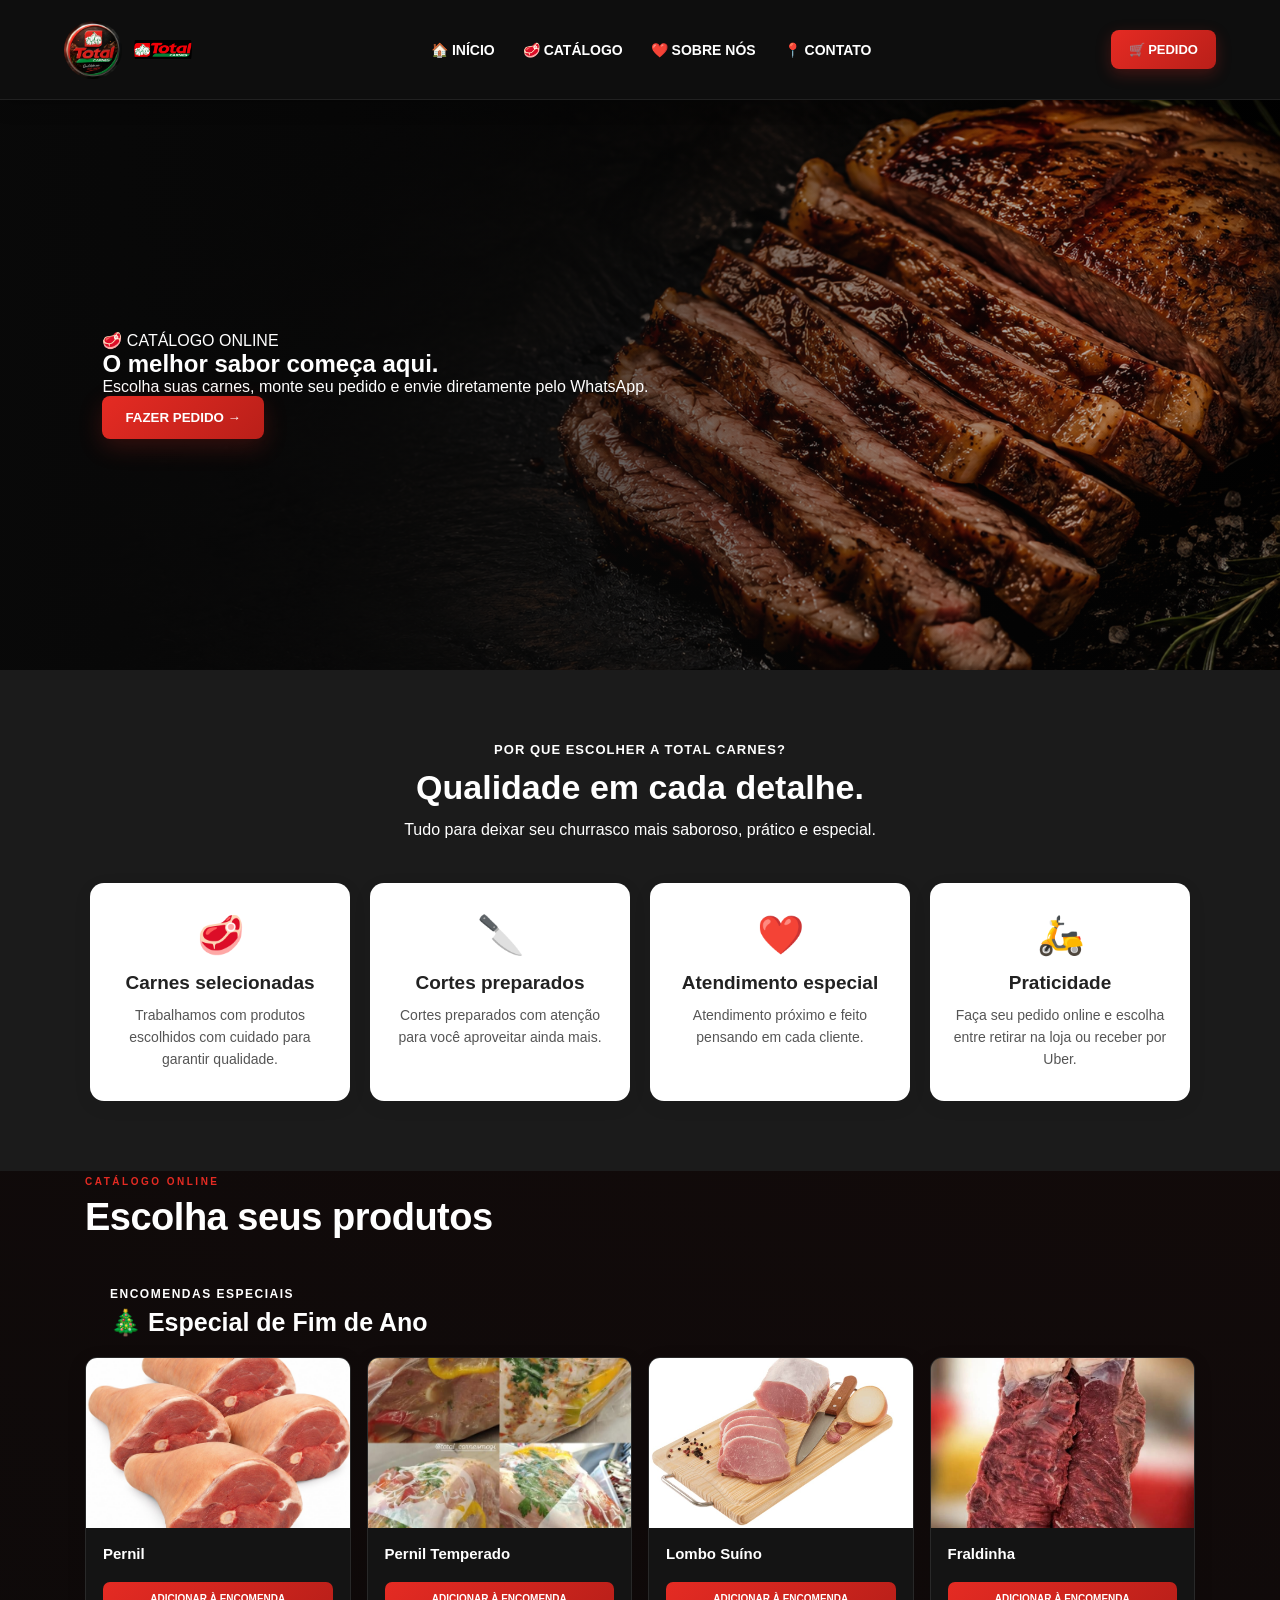
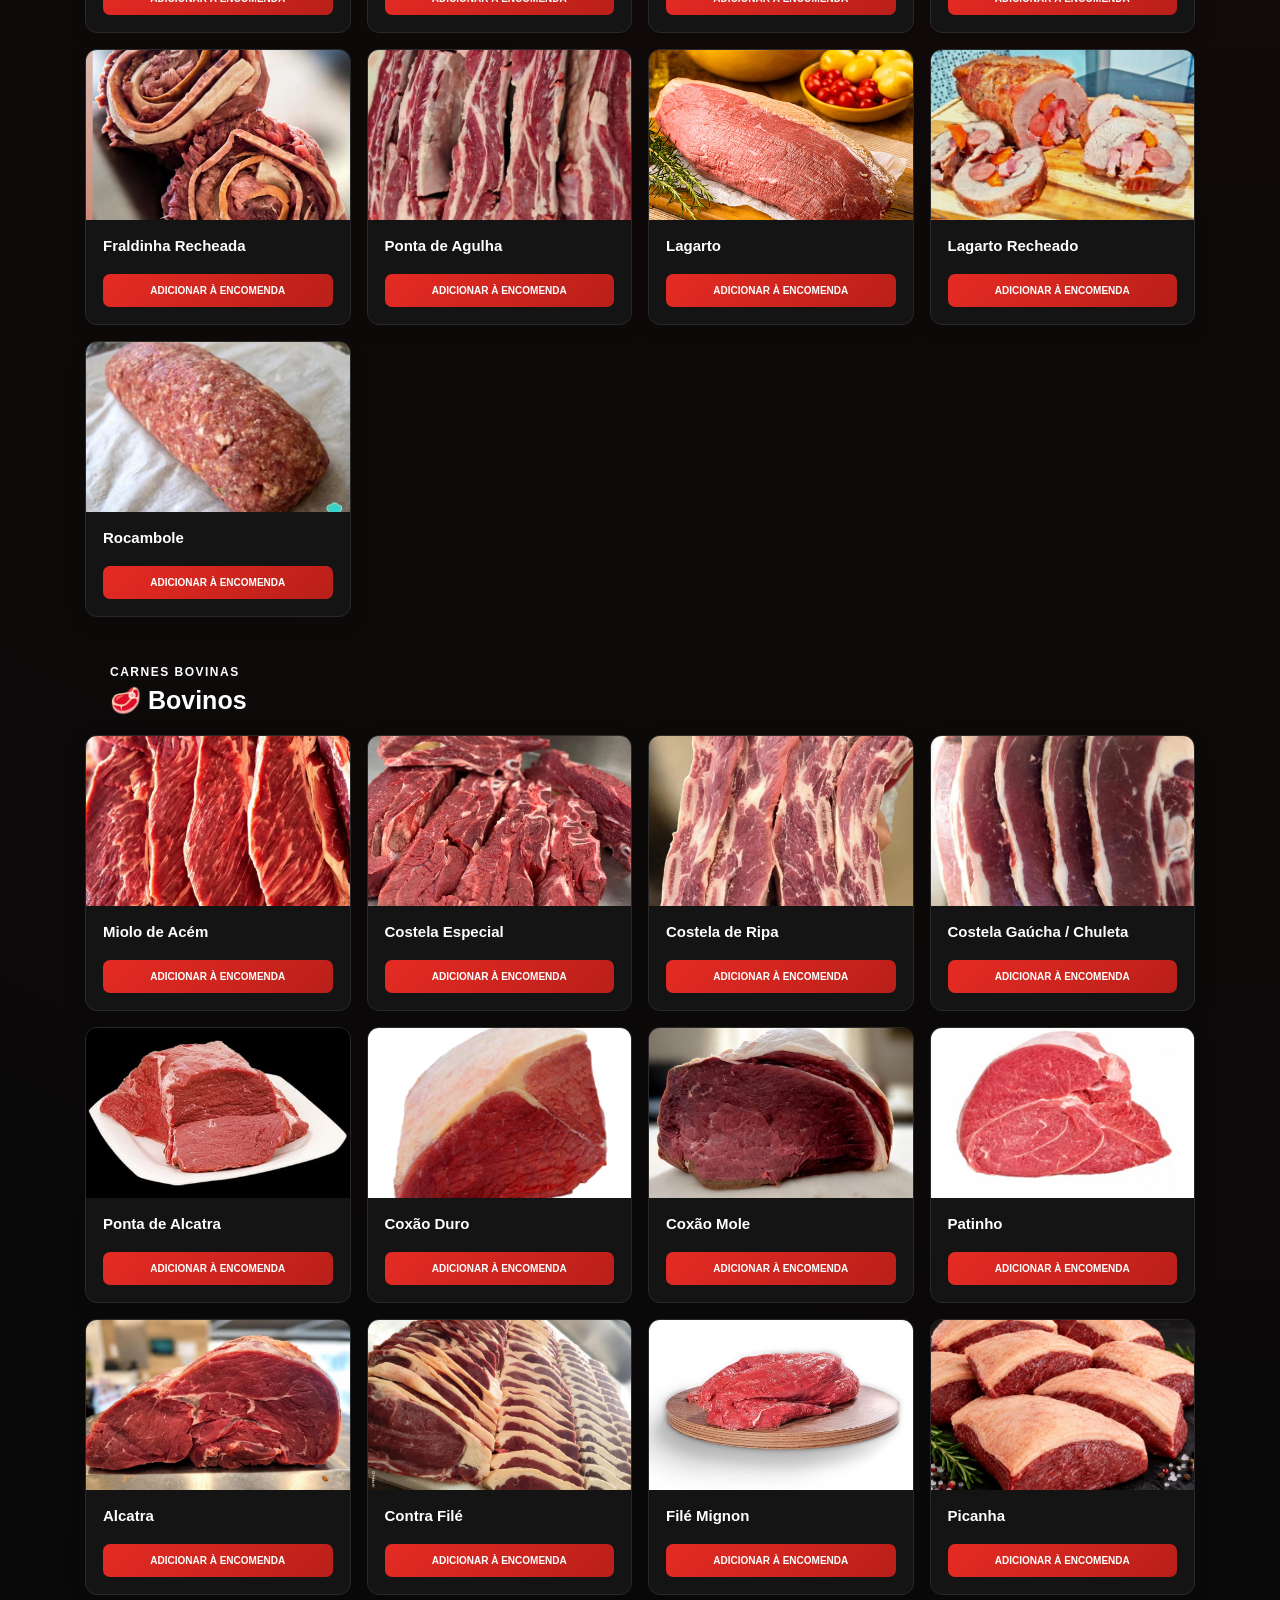
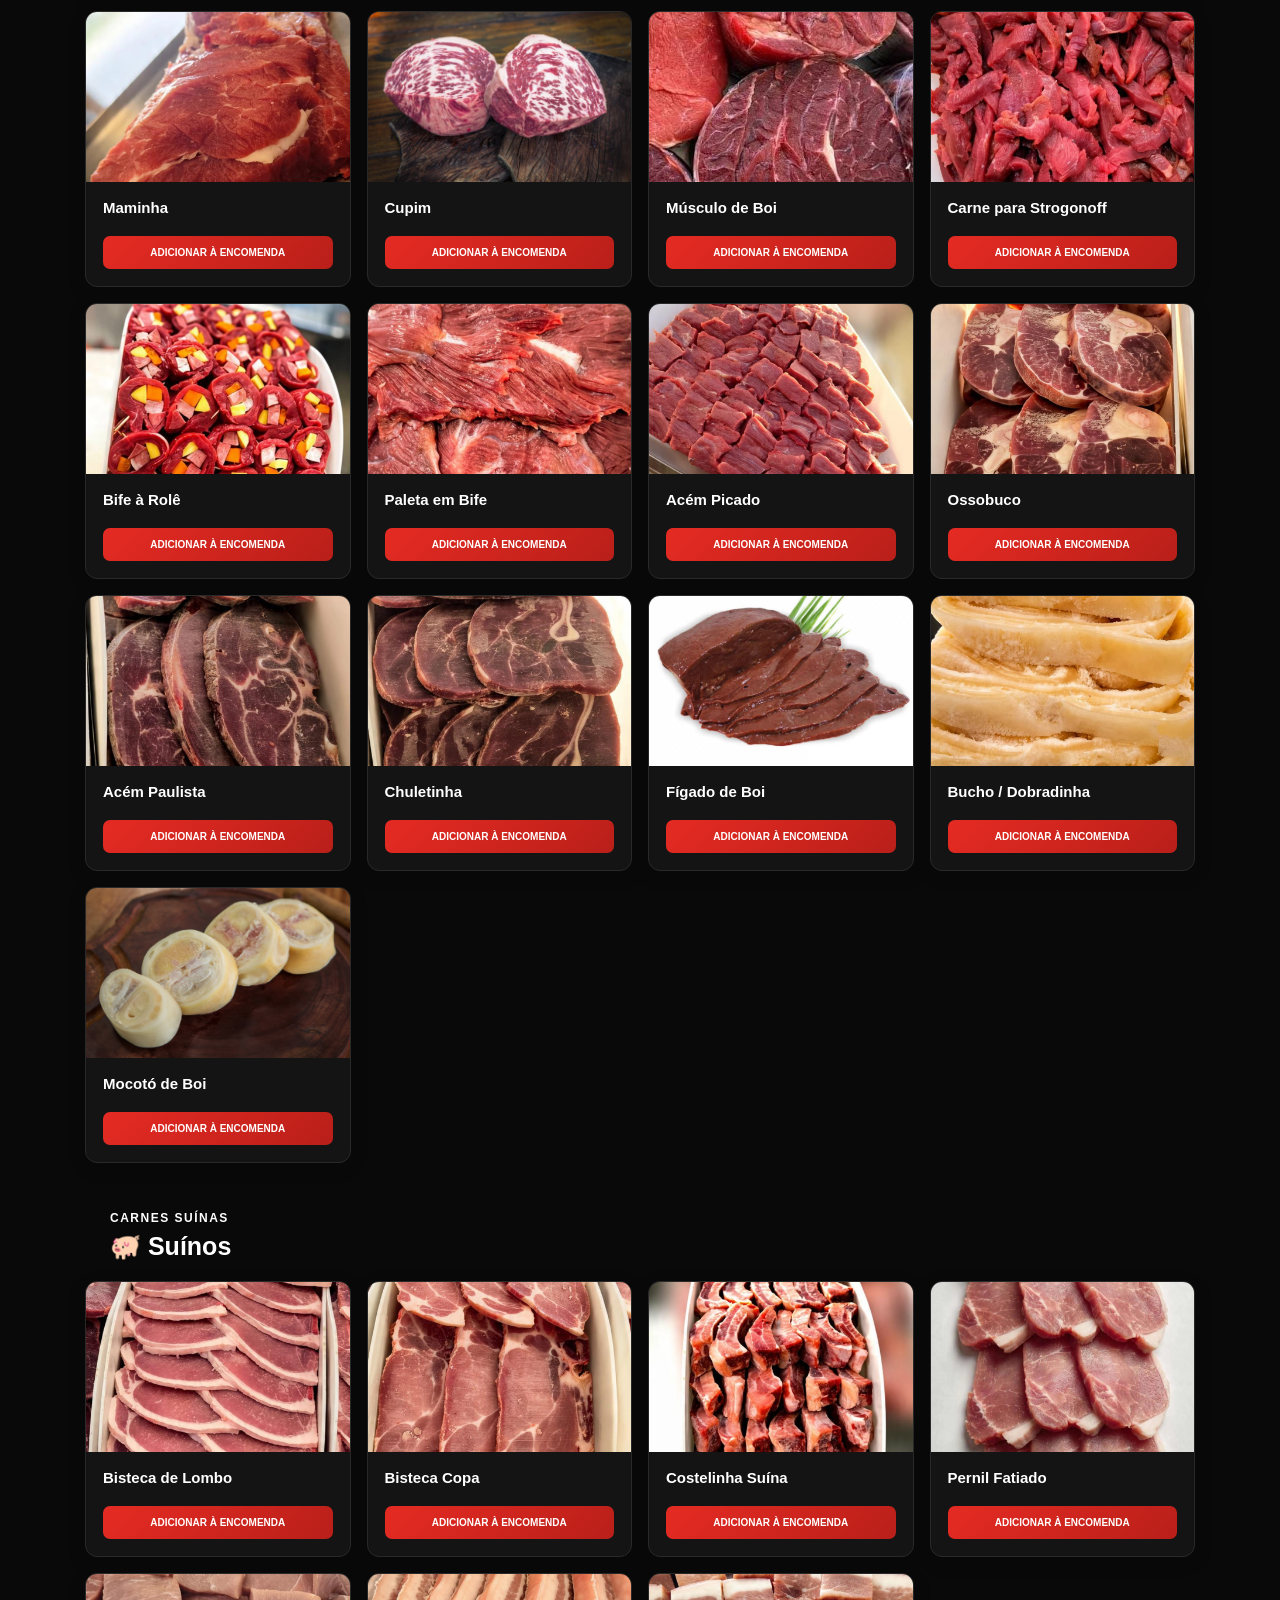
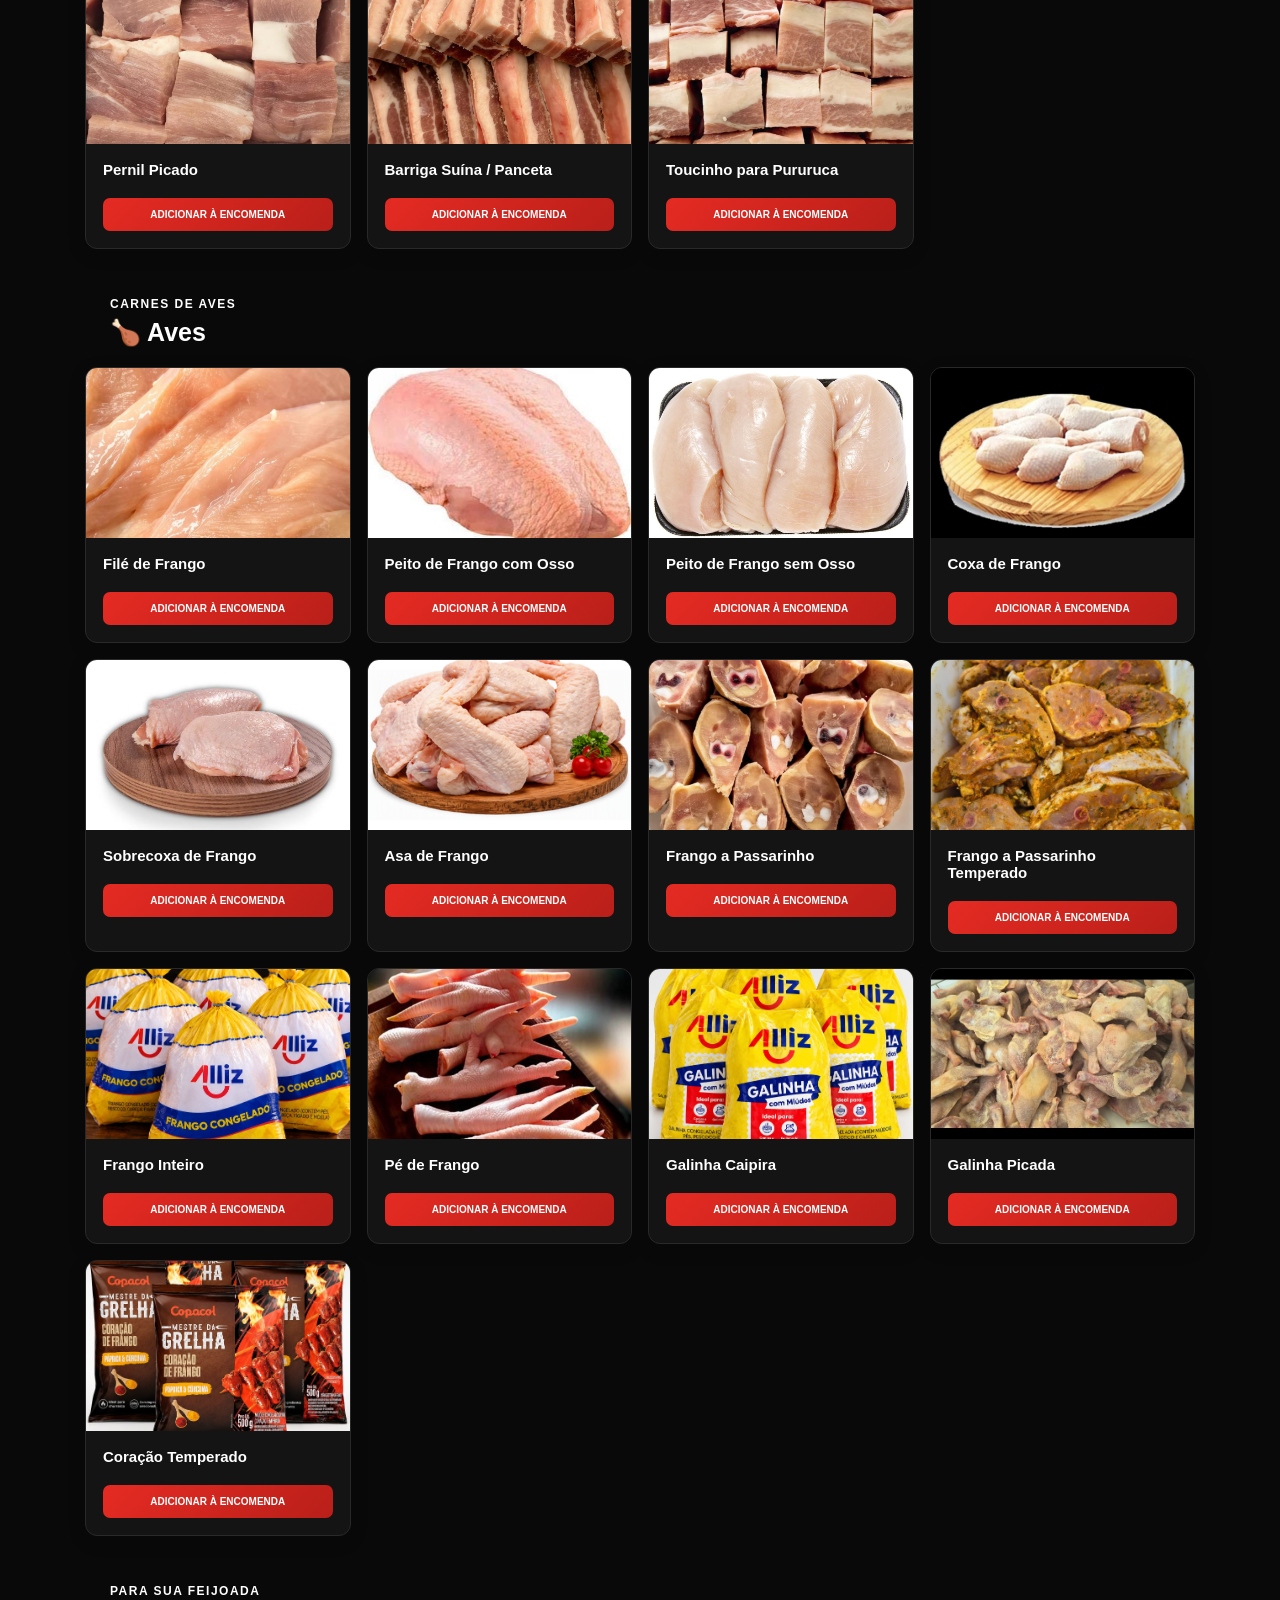
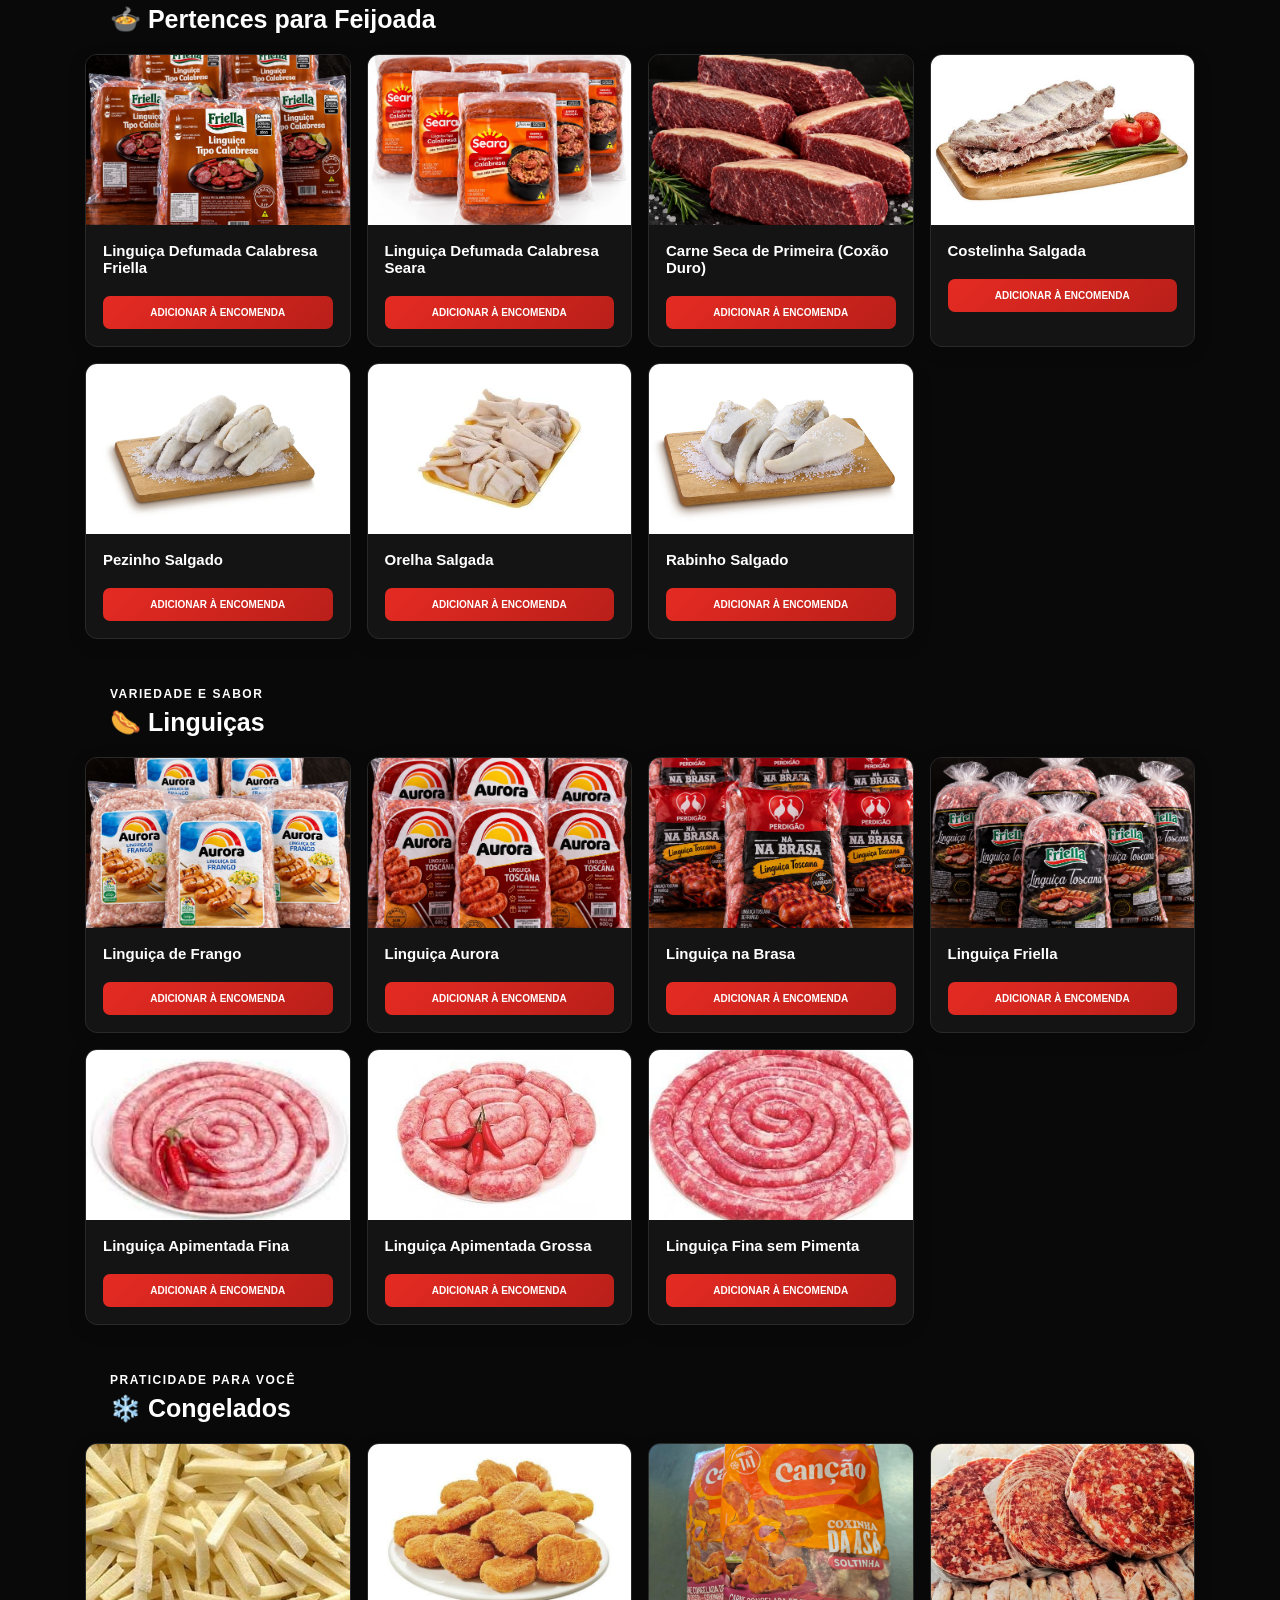
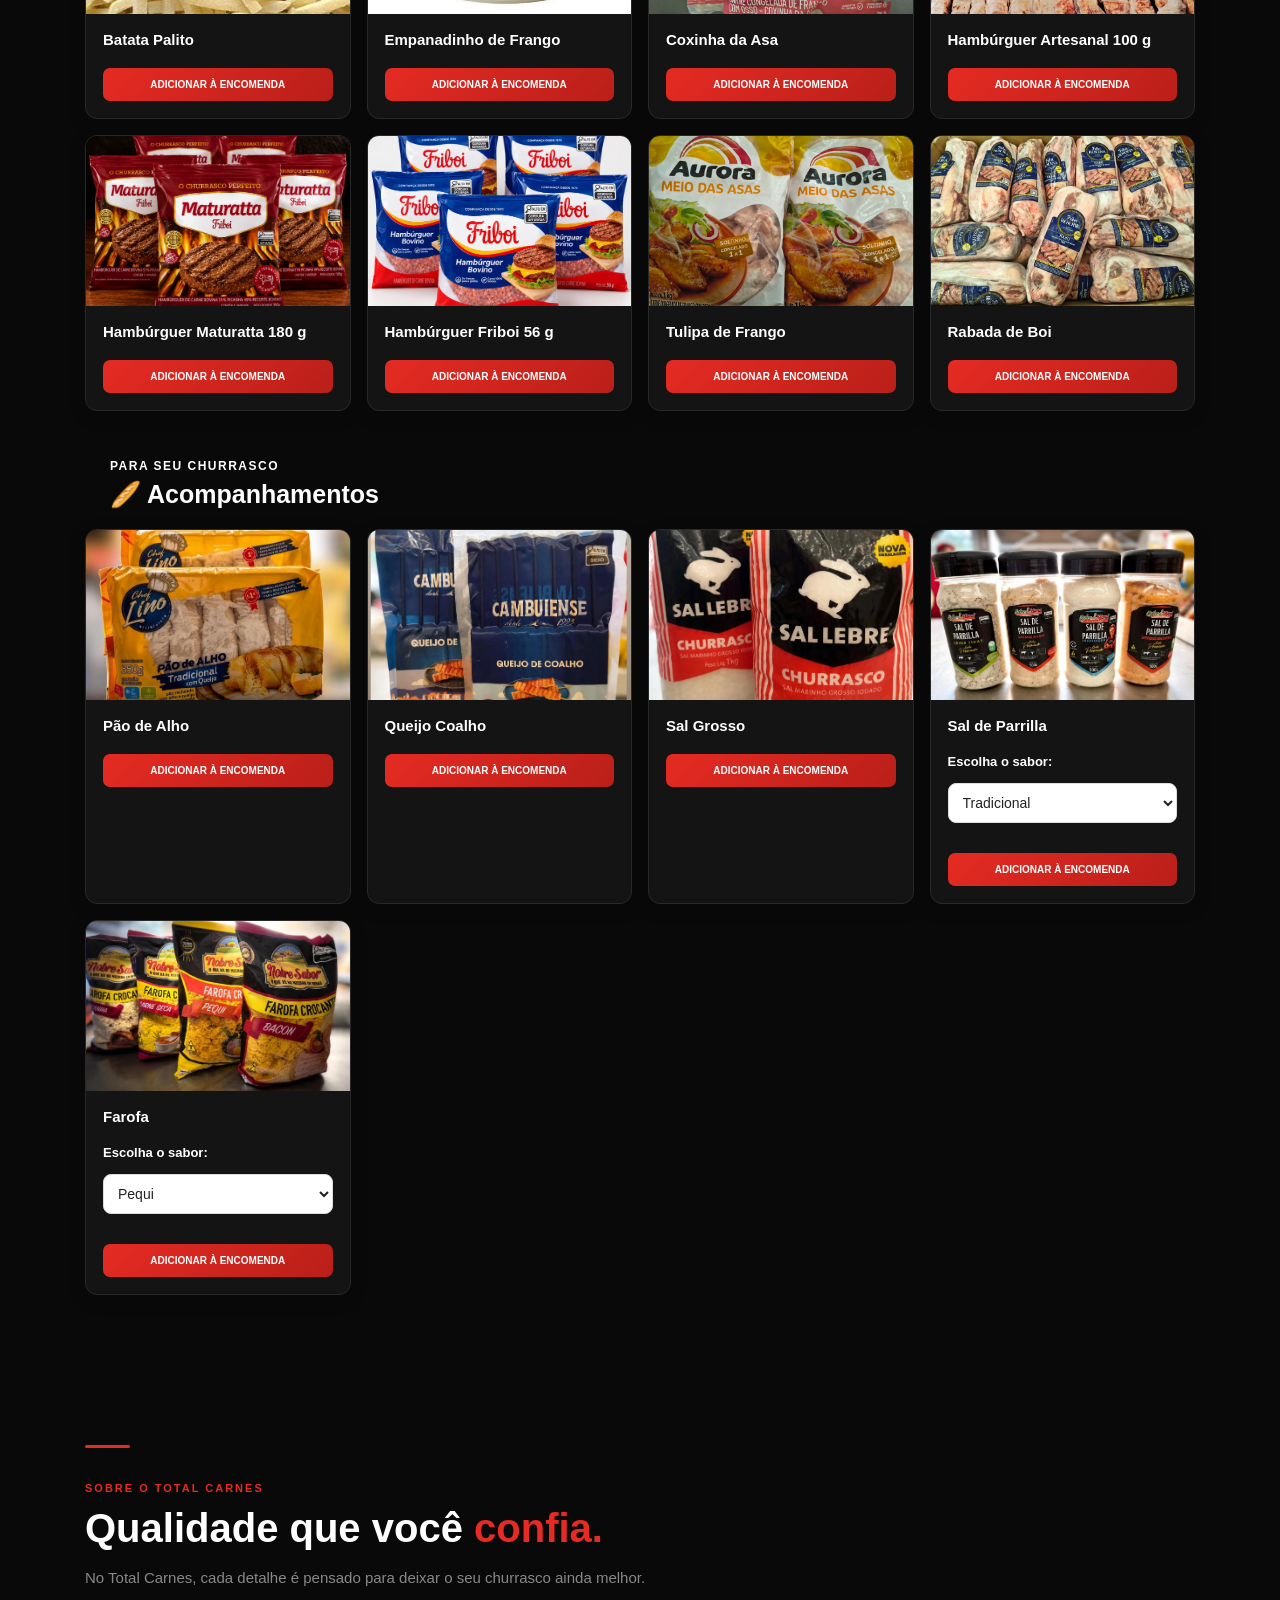
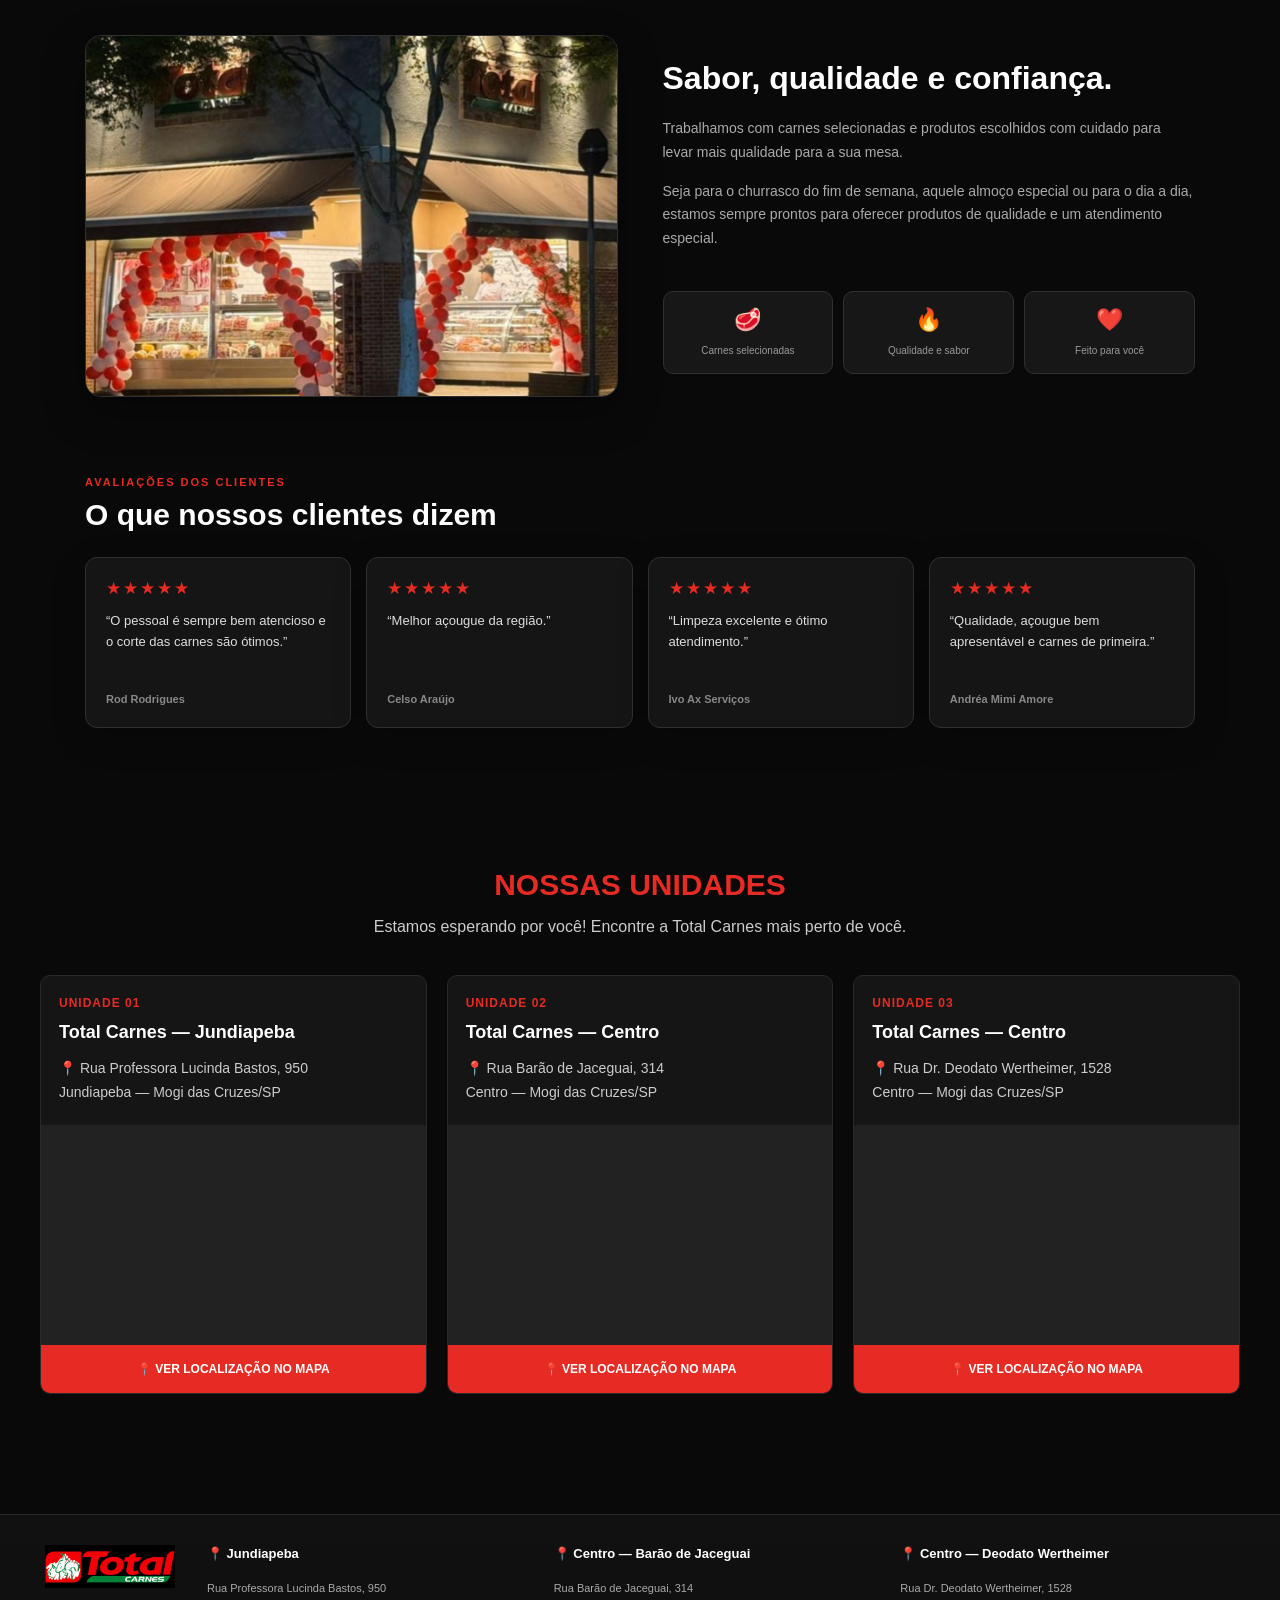
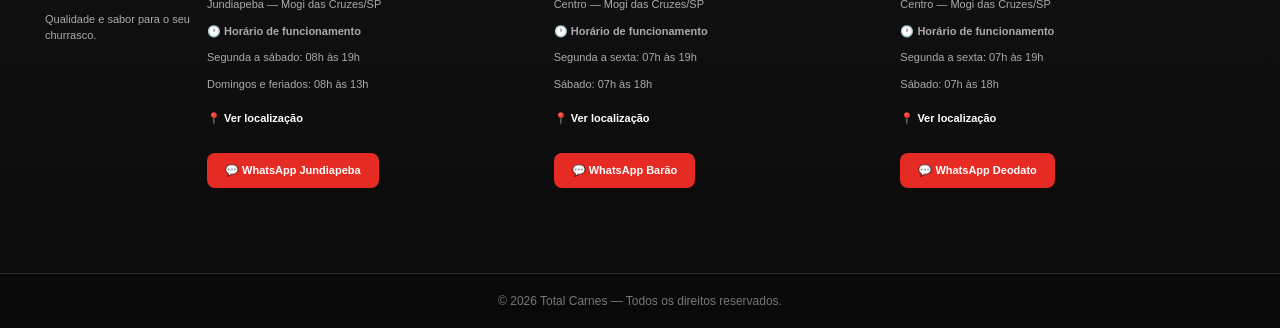
==== commit 347efaa3: "Update print statement from 'Hello' to 'Goodbye'" ====
--- a/index.html
+++ b/index.html
@@ -987,55 +987,7 @@
 
             </div>
 
-            <!-- ESCOLHA DA UNIDADE -->
-
-<div class="checkout-titulo">
-    🏪 <strong>Escolha a unidade para sua encomenda</strong>
-</div>
-
-<div class="opcoes-unidade">
-
-    <label class="unidade-opcao">
-        <input
-            type="radio"
-            name="unidade-pedido"
-            value="jundiapeba"
-            required
-        >
-        <span>
-            <strong>Jundiapeba</strong>
-            <small>Rua Professora Lucinda Bastos, 950</small>
-        </span>
-    </label>
-
-    <label class="unidade-opcao">
-        <input
-            type="radio"
-            name="unidade-pedido"
-            value="barao"
-            required
-        >
-        <span>
-            <strong>Centro — Barão de Jaceguai</strong>
-            <small>Rua Barão de Jaceguai, 314</small>
-        </span>
-    </label>
-
-    <label class="unidade-opcao">
-        <input
-            type="radio"
-            name="unidade-pedido"
-            value="deodato"
-            required
-        >
-        <span>
-            <strong>Centro — Deodato Wertheimer</strong>
-            <small>Rua Dr. Deodato Wertheimer, 1528</small>
-        </span>
-    </label>
-
-</div>
-
+           
             <!-- ESCOLHA DA UNIDADE -->
             <div class="checkout-titulo">
                 🏪 <strong>Escolha a unidade para sua encomenda</strong>
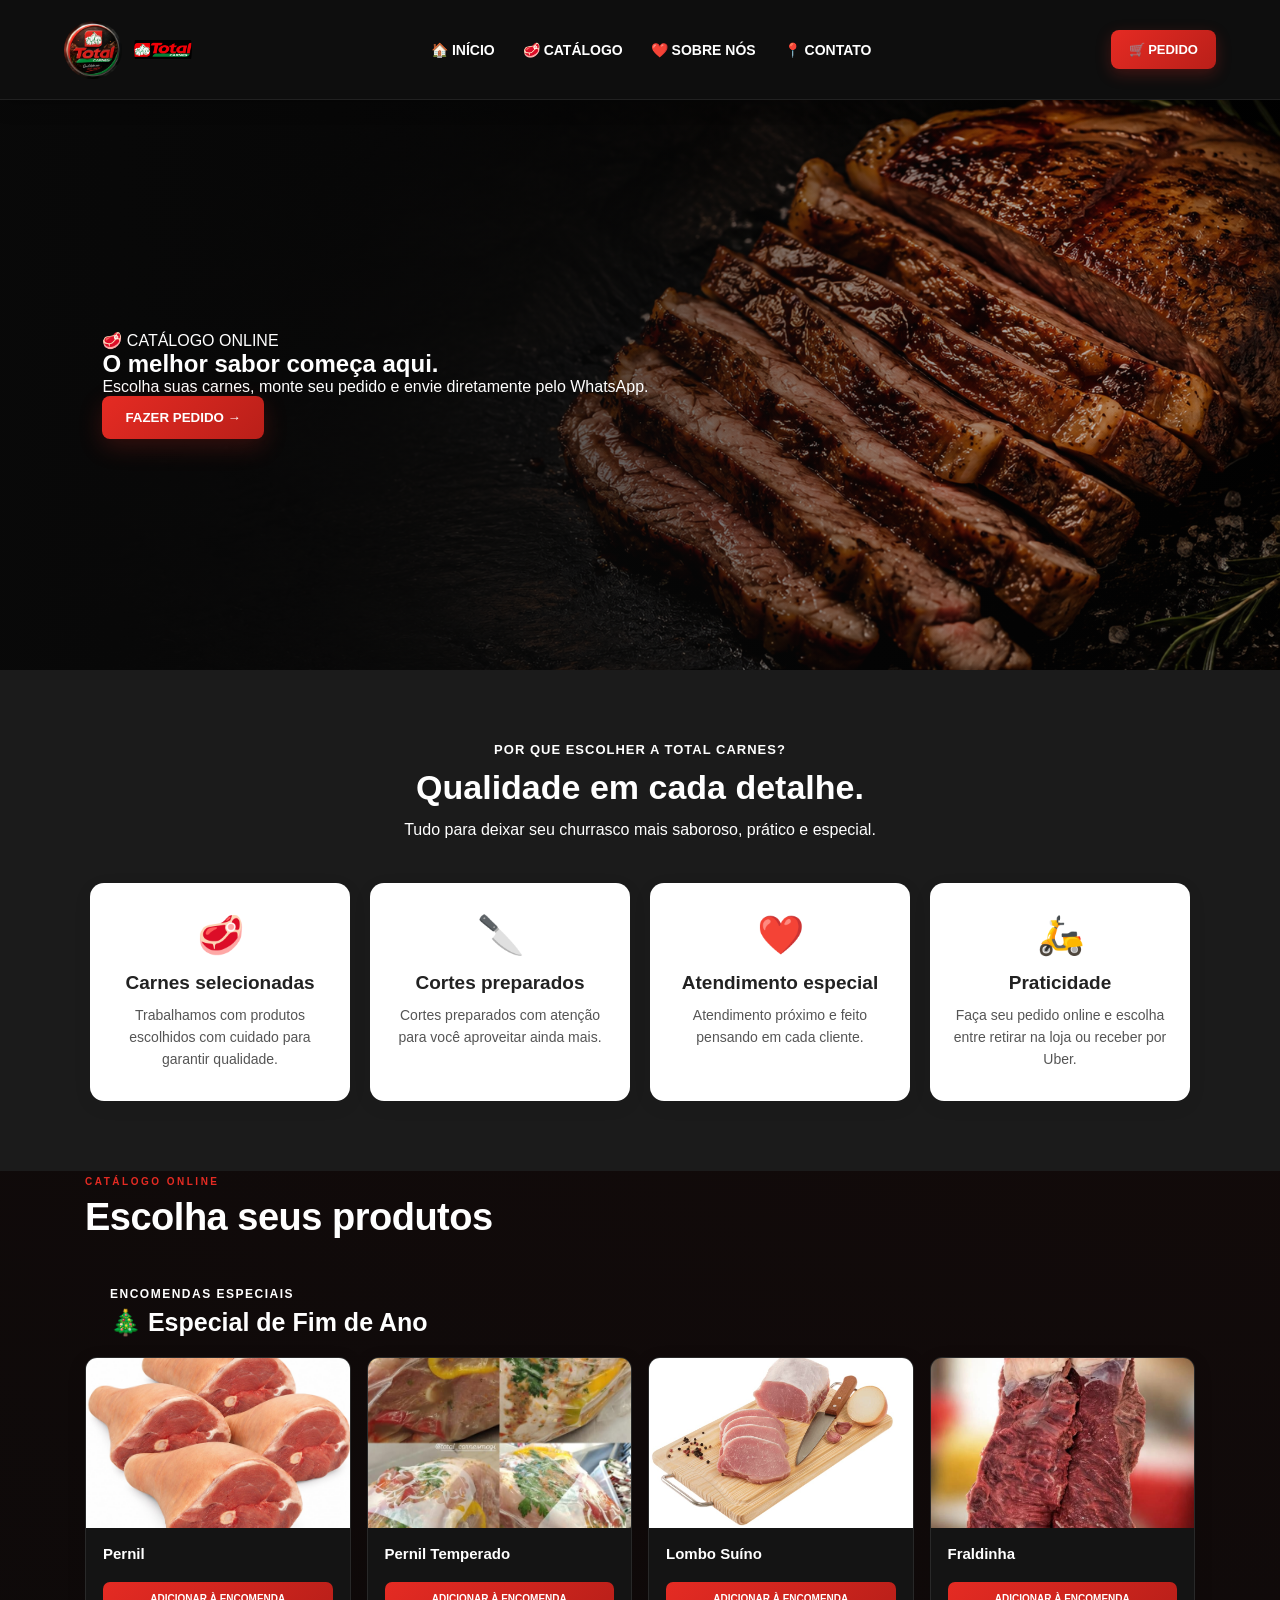
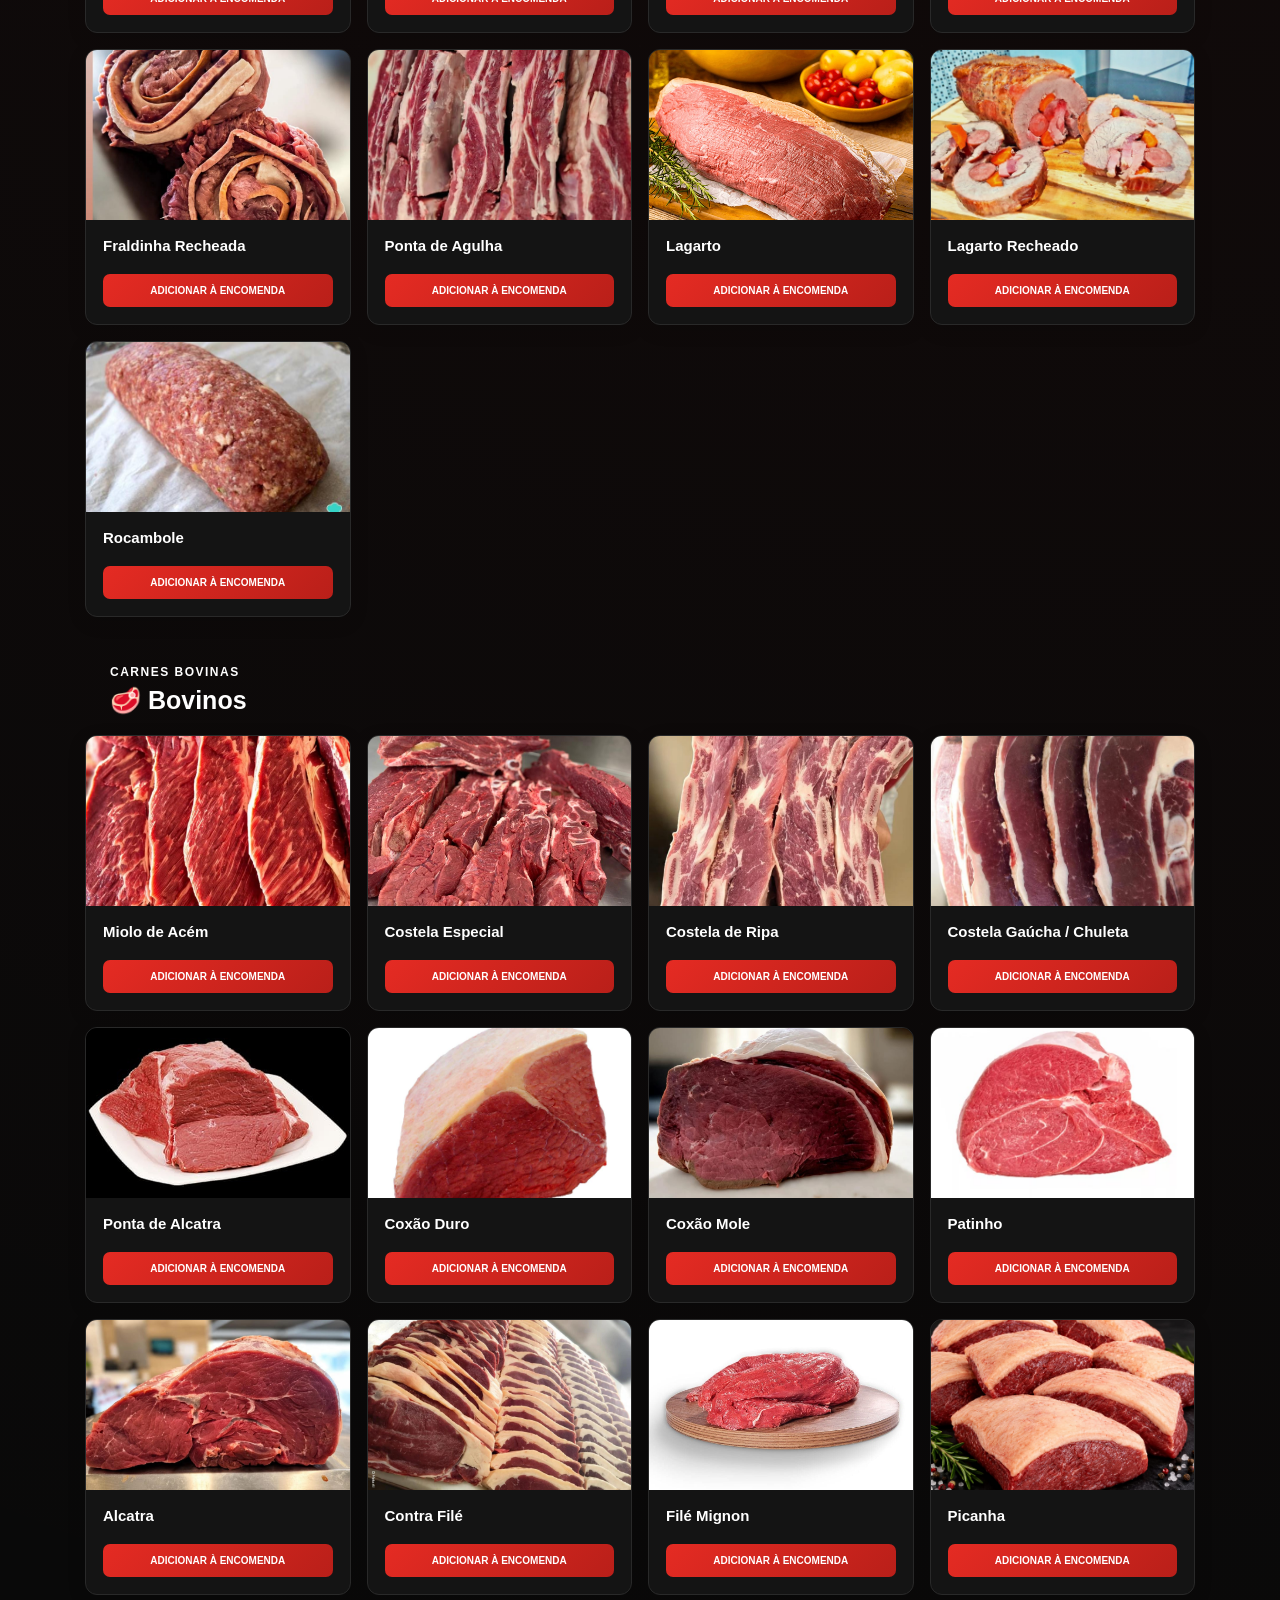
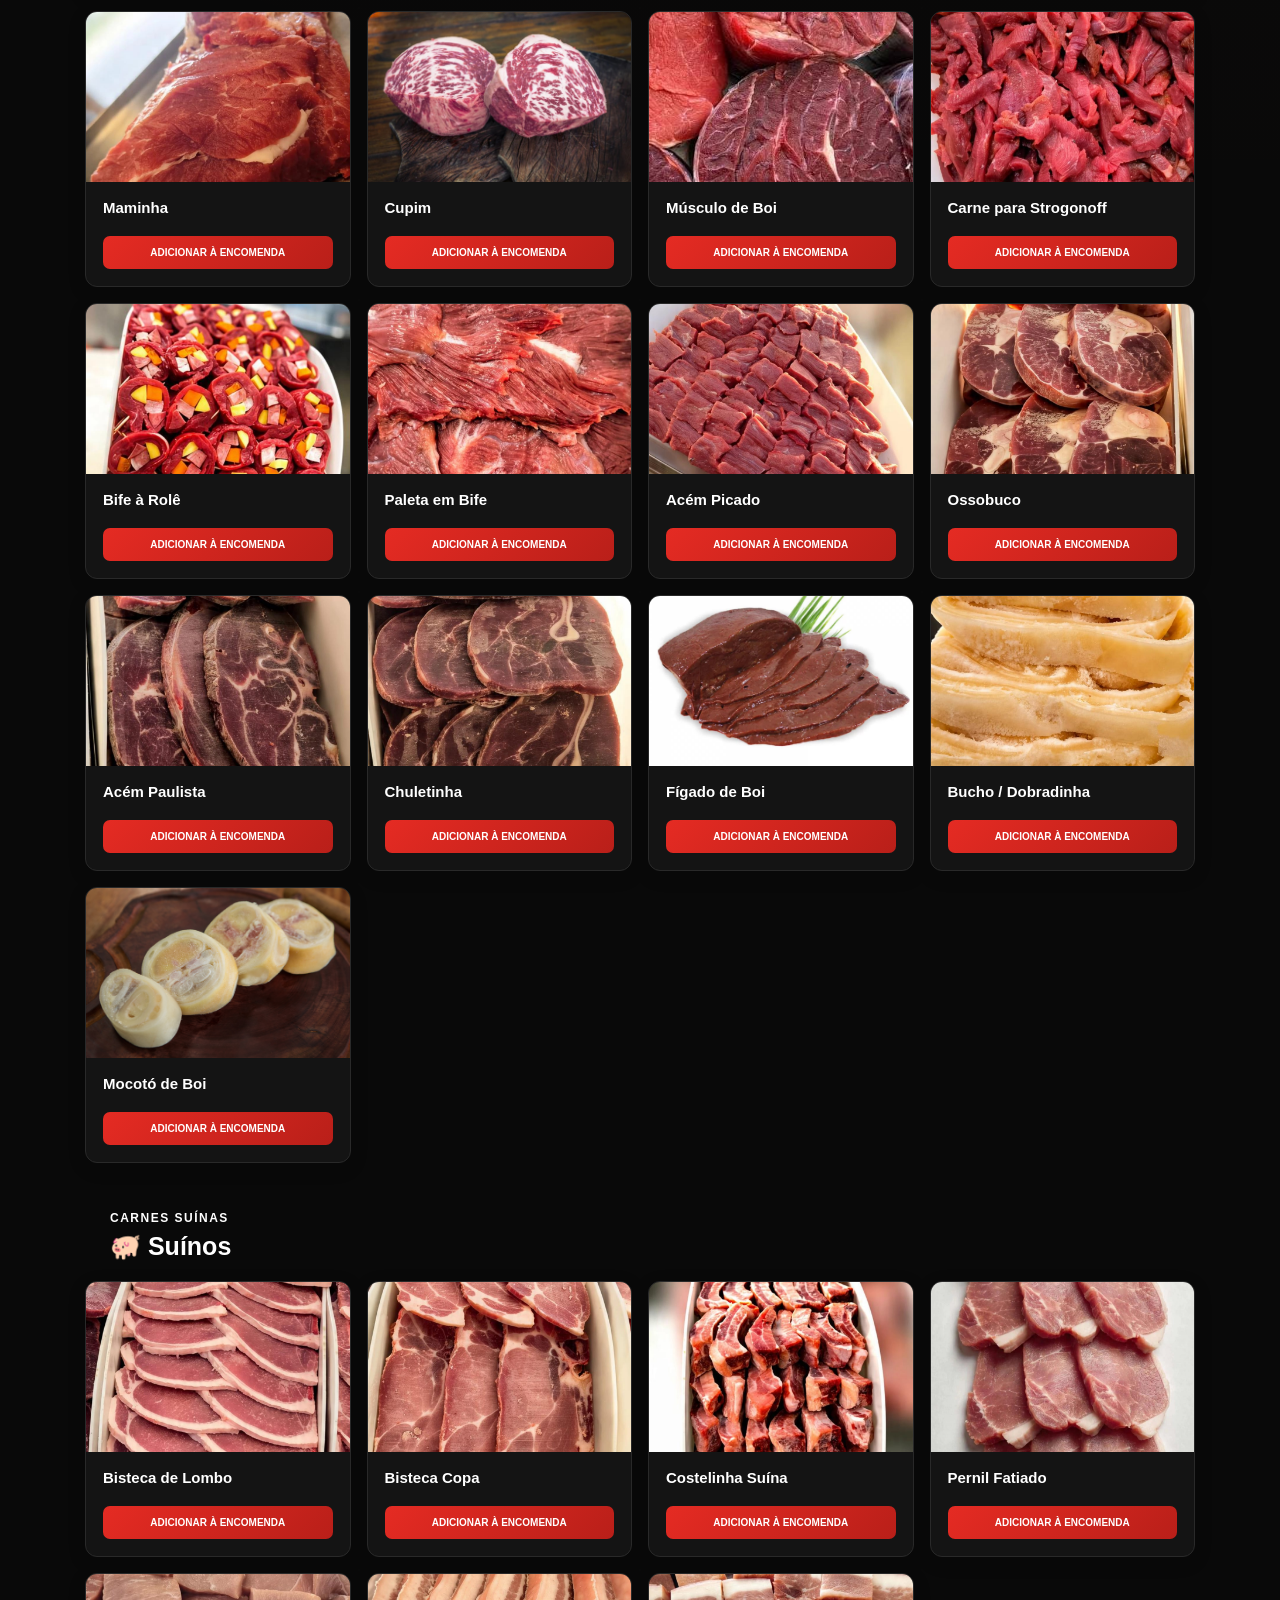
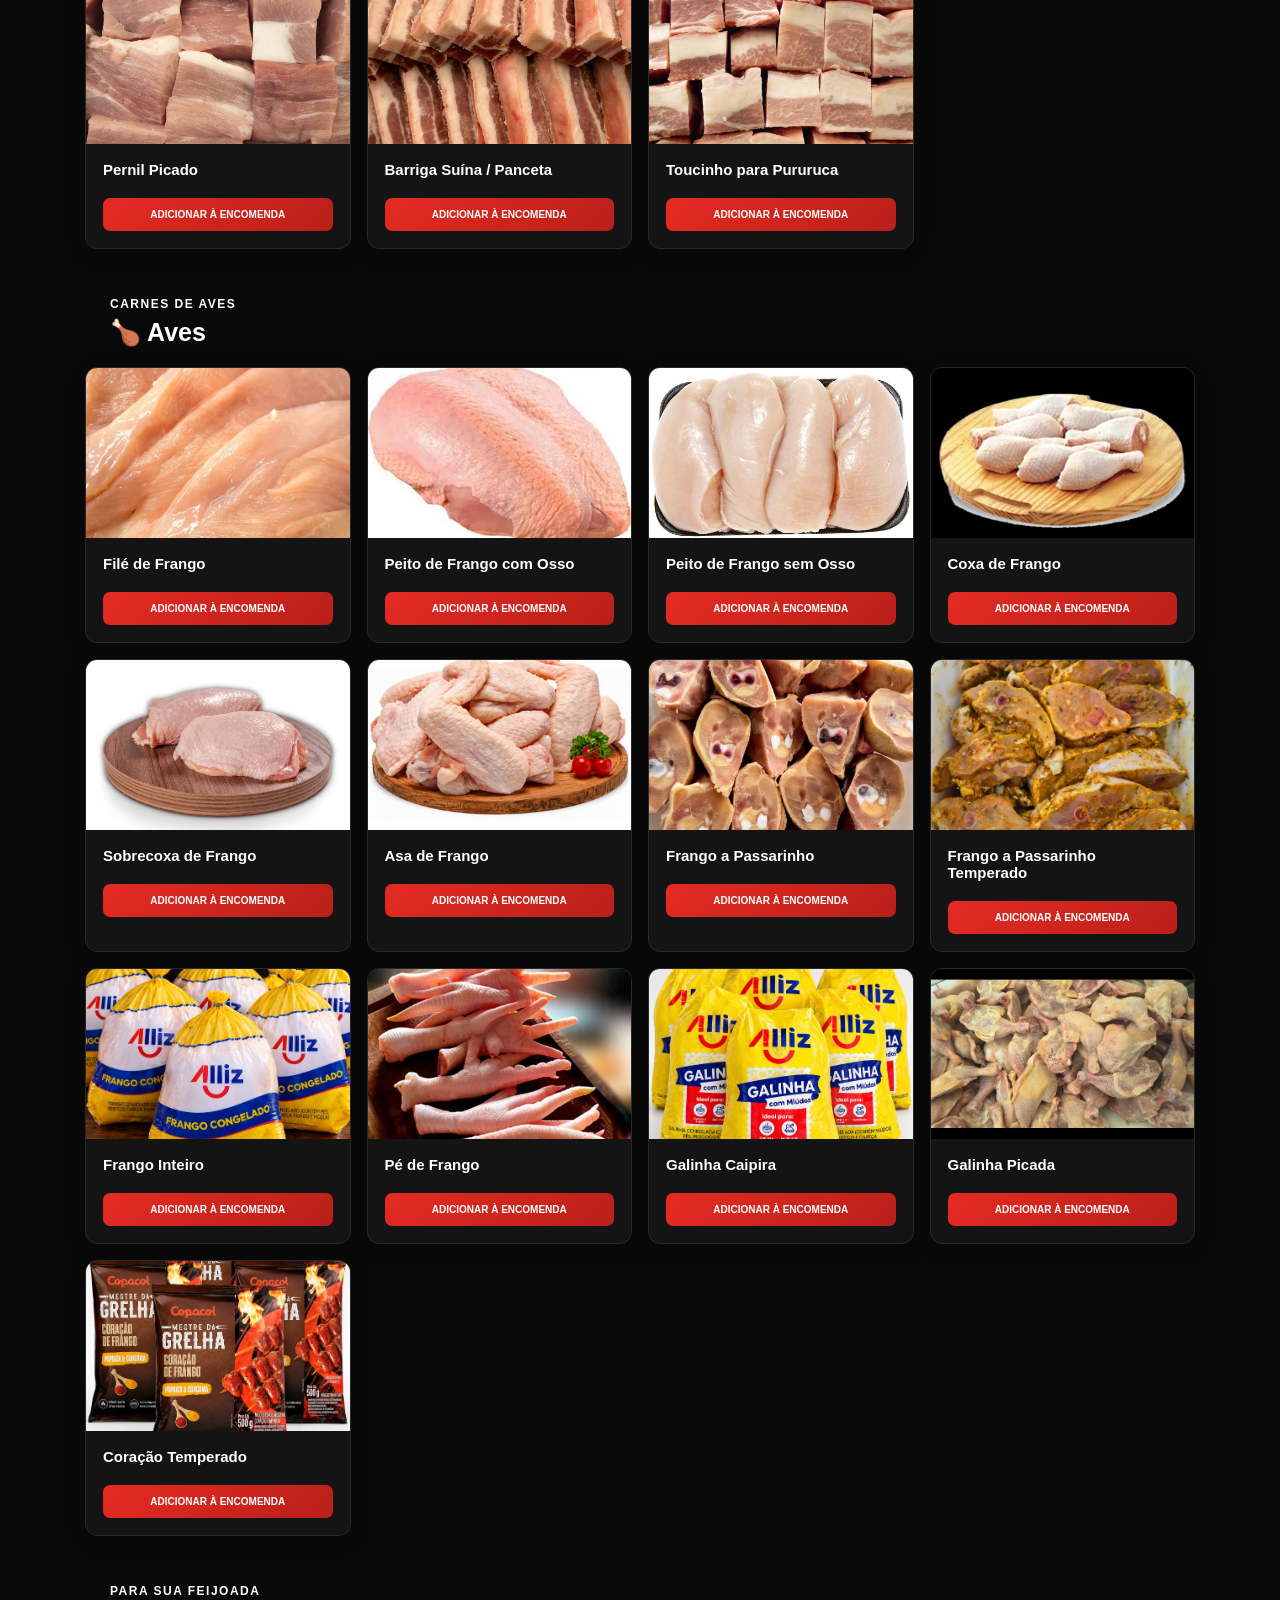
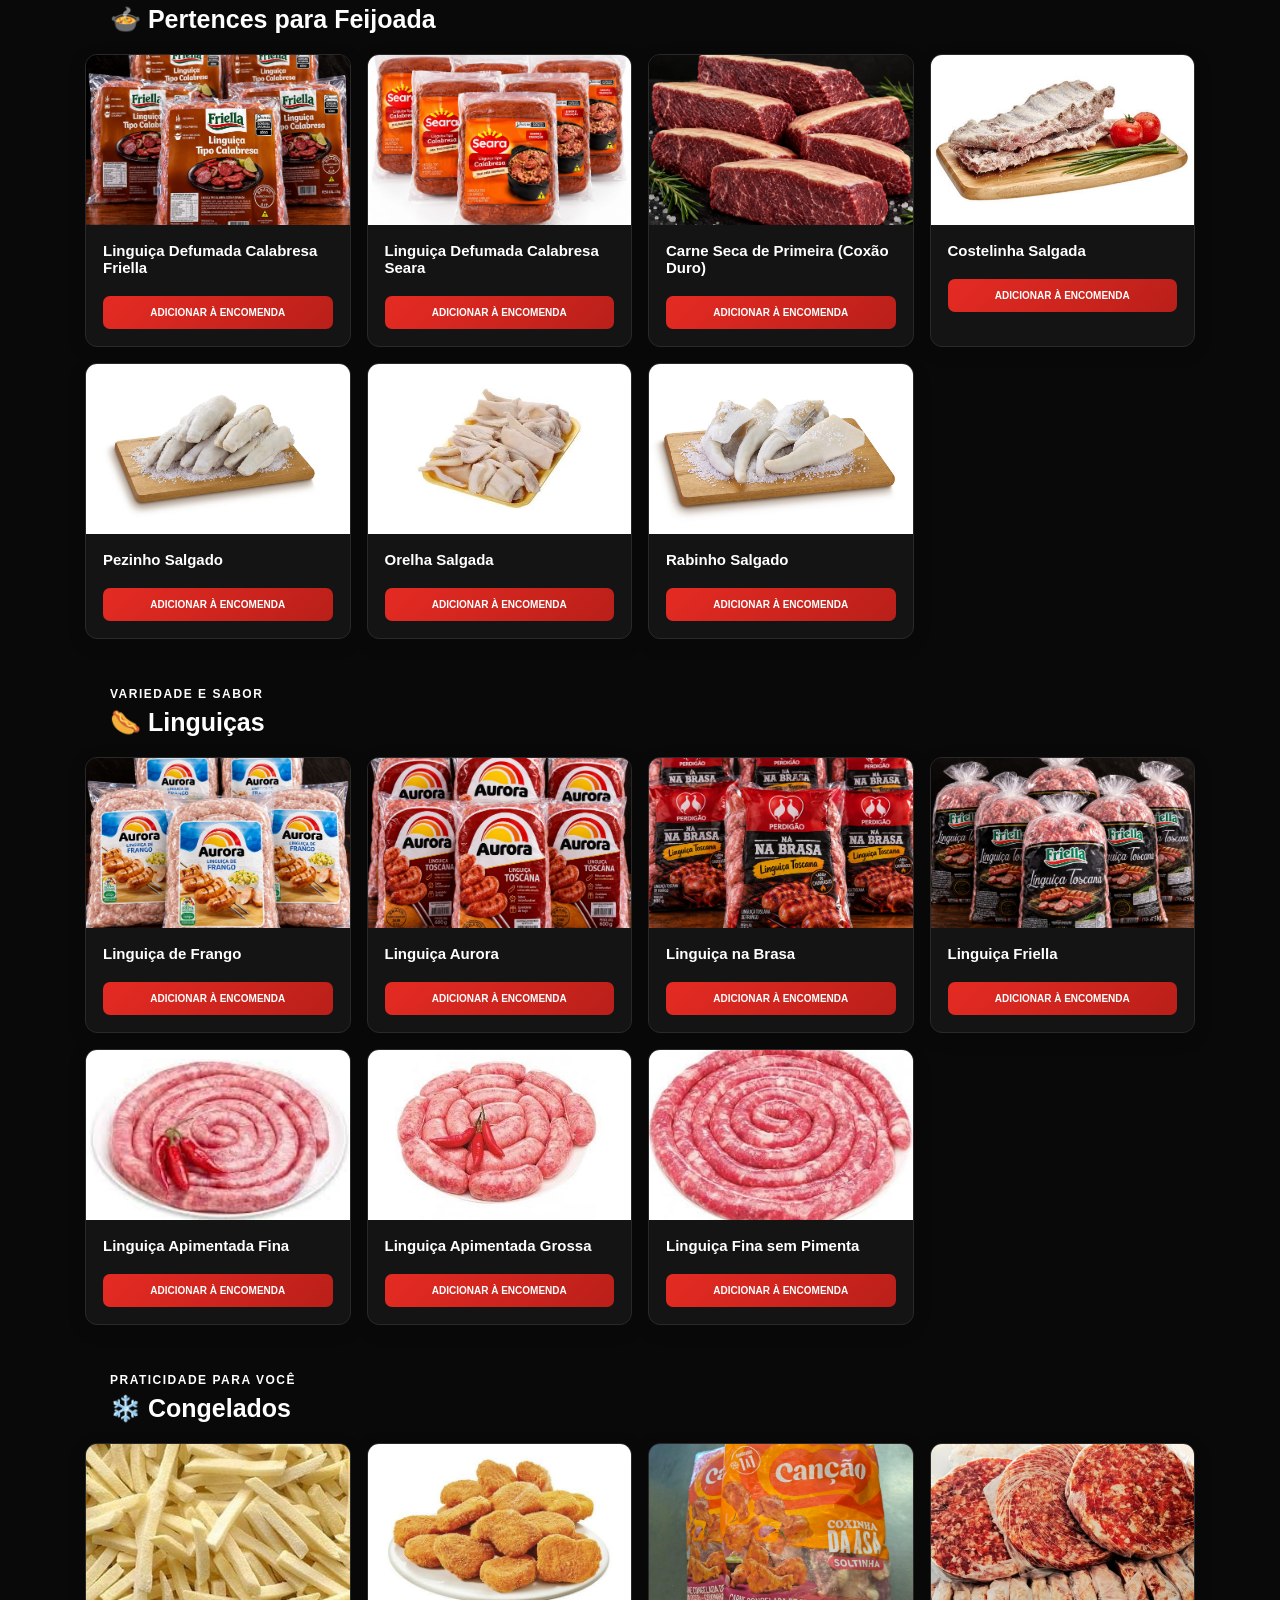
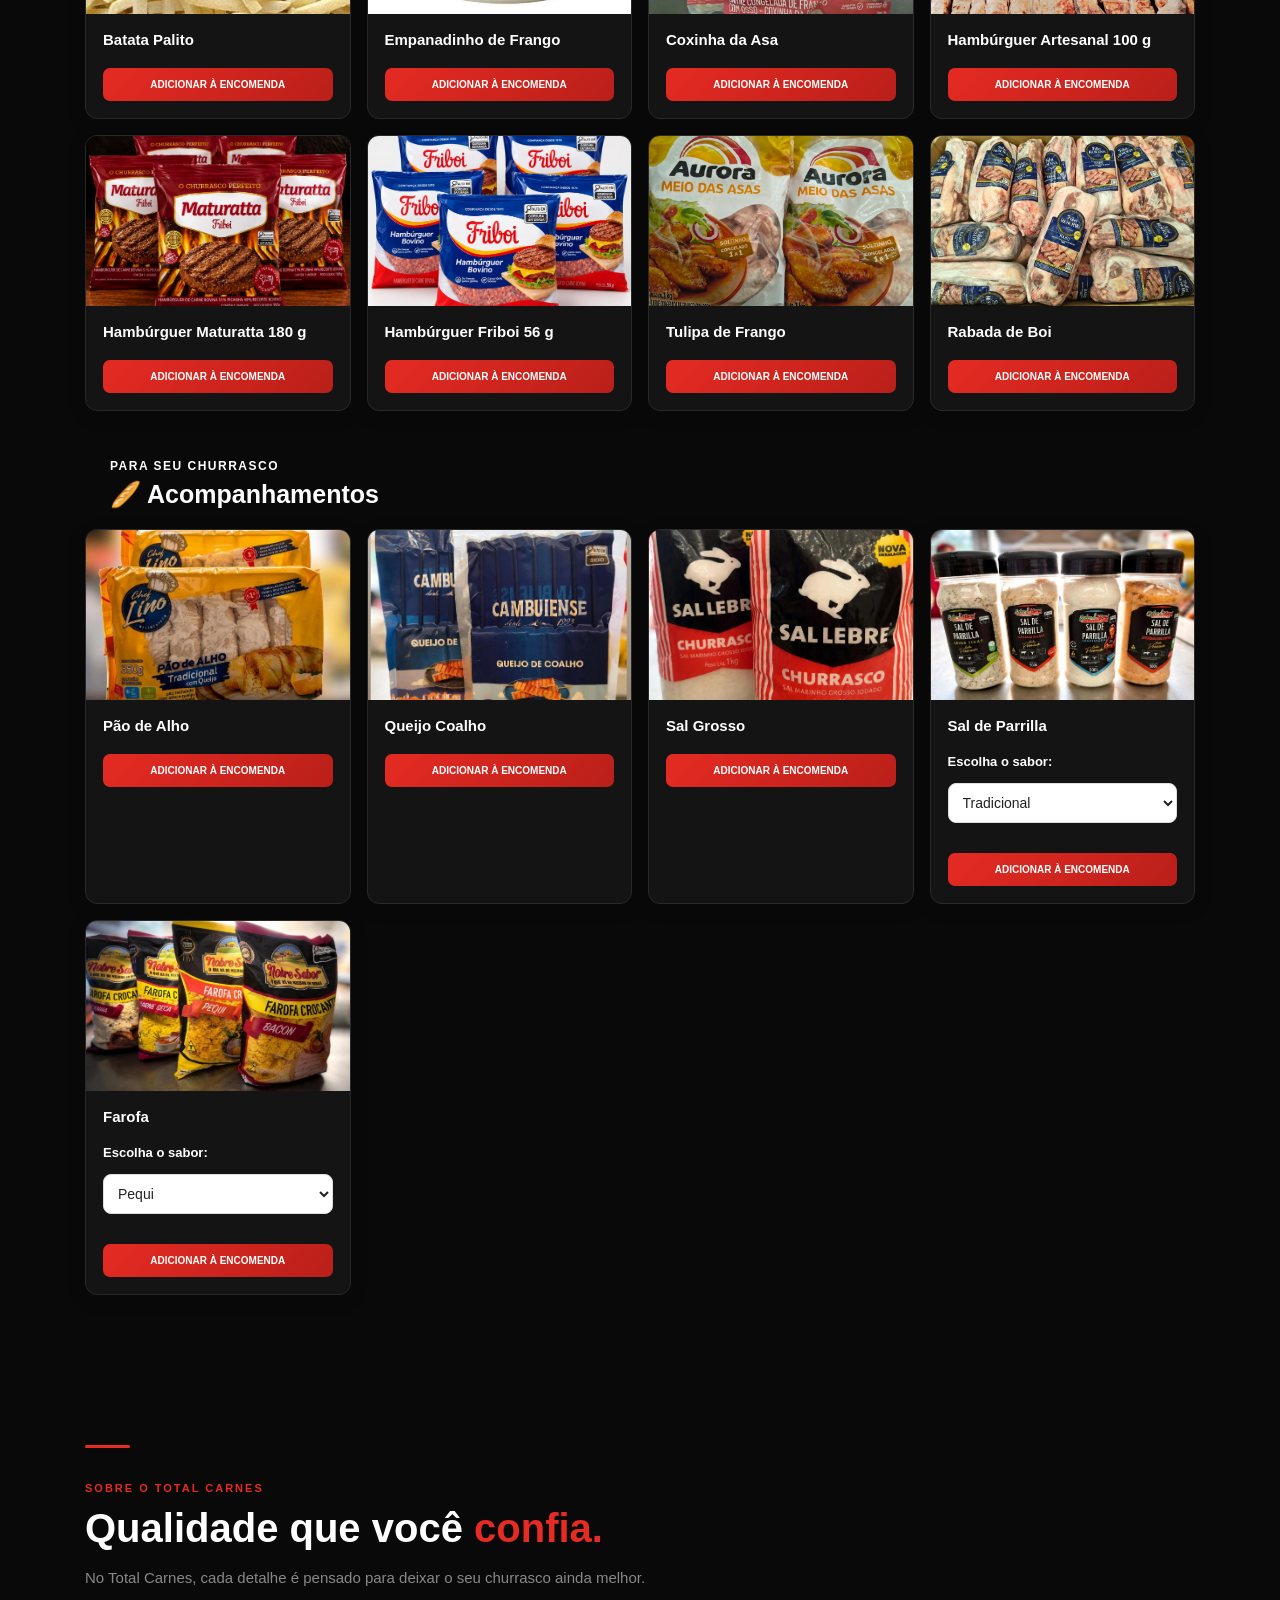
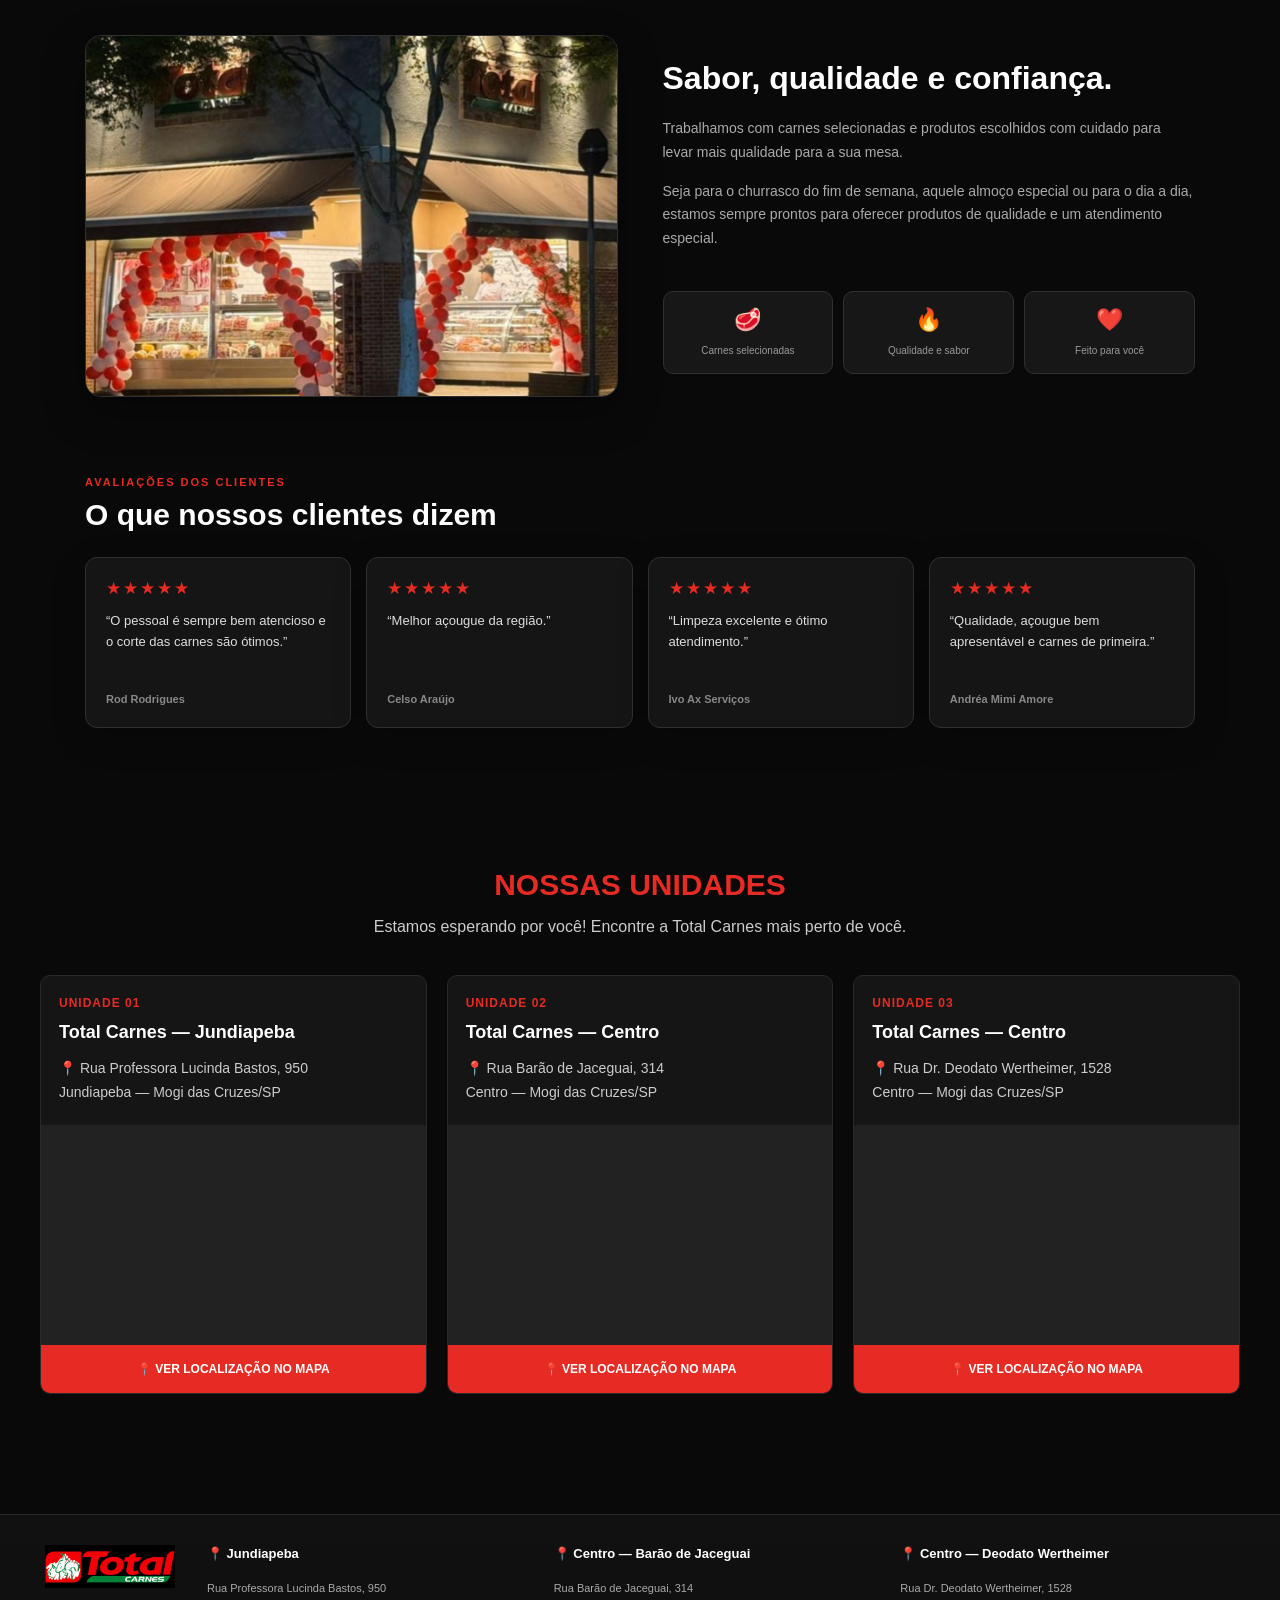
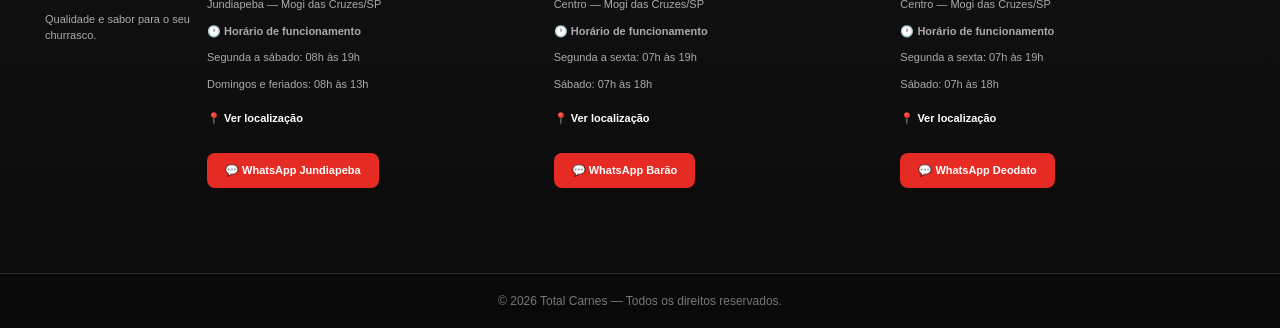
==== commit b8f93322: "Update index.html" ====
--- a/index.html
+++ b/index.html
@@ -1006,7 +1006,7 @@
                 <label class="unidade-opcao">
                     <input type="radio" name="unidade-pedido" value="barao">
                     <span>
-                        <strong>Centro — Barão de Jaceguai</strong>
+                        <strong>Centro </strong>
                         <small>Rua Barão de Jaceguai, 314</small>
                     </span>
                 </label>
@@ -1014,7 +1014,7 @@
                 <label class="unidade-opcao">
                     <input type="radio" name="unidade-pedido" value="deodato">
                     <span>
-                        <strong>Centro — Deodato Wertheimer</strong>
+                        <strong>Centro </strong>
                         <small>Rua Dr. Deodato Wertheimer, 1528</small>
                     </span>
                 </label>
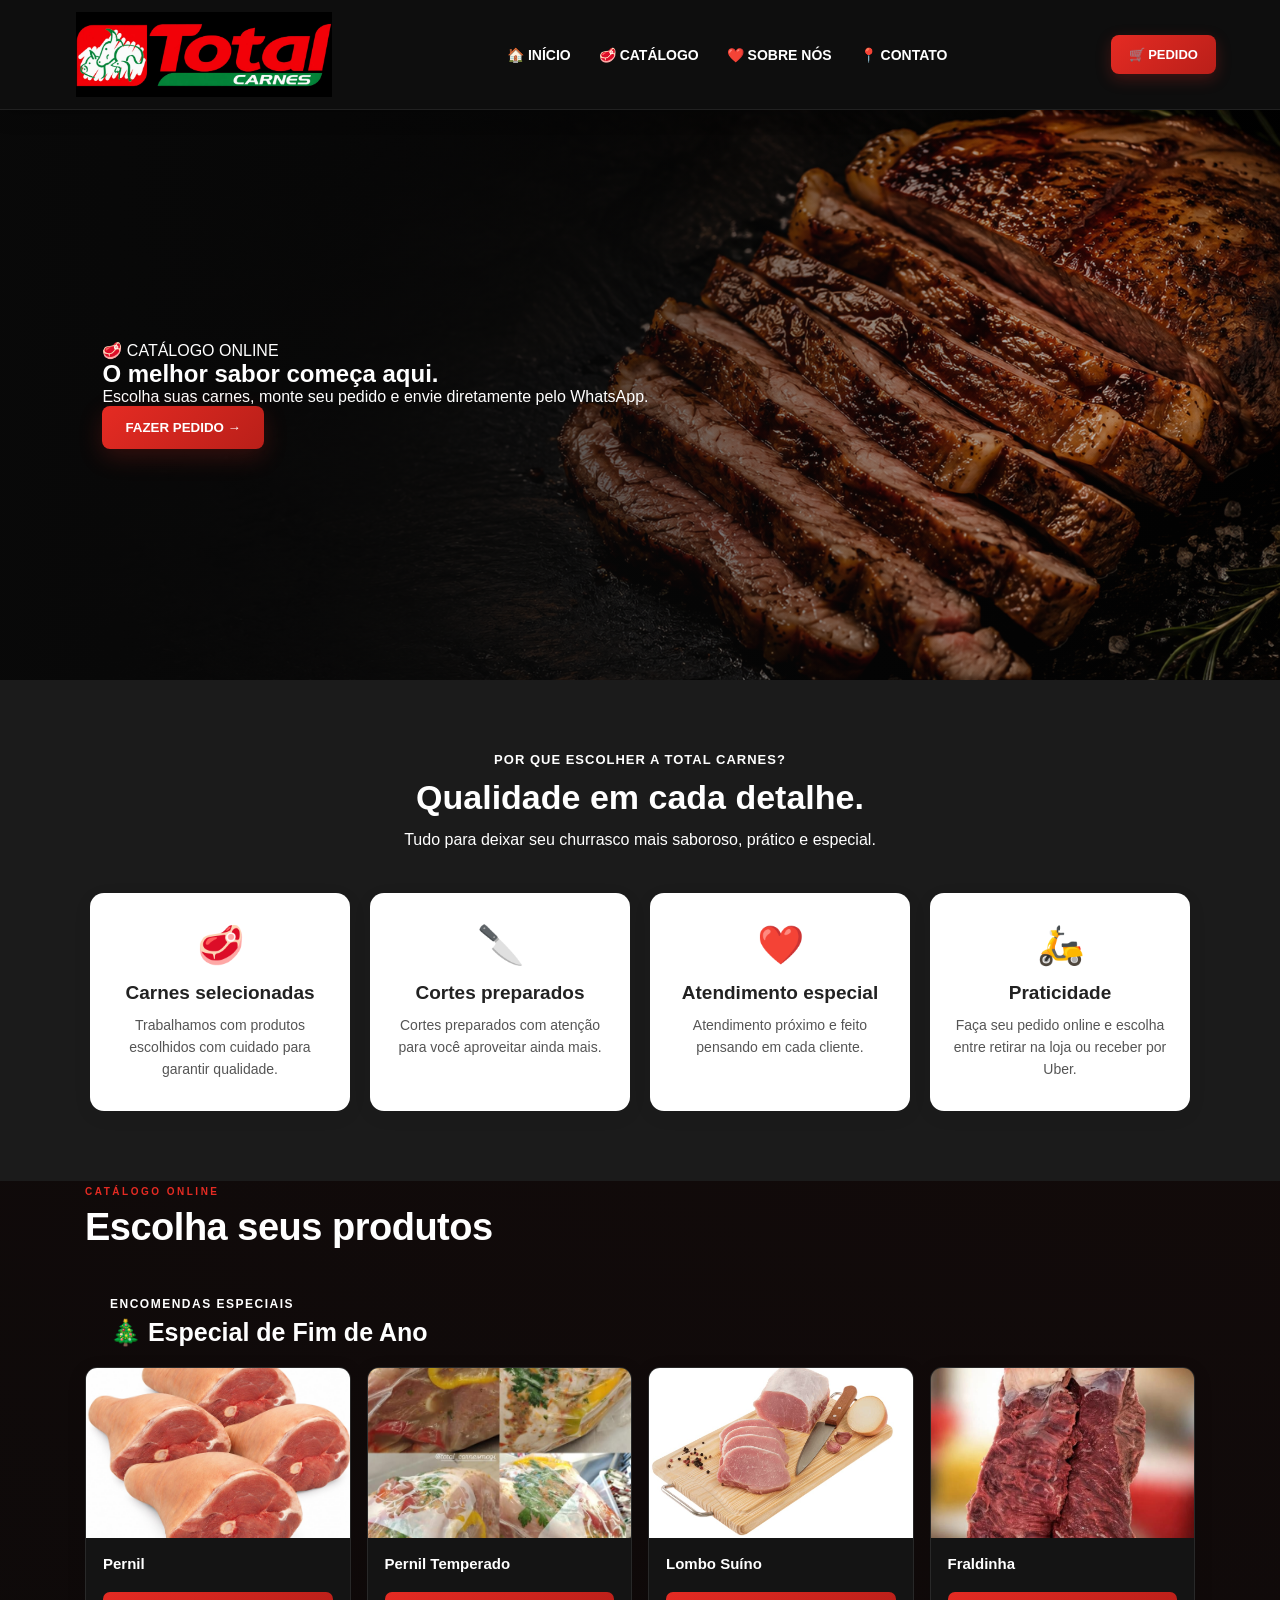
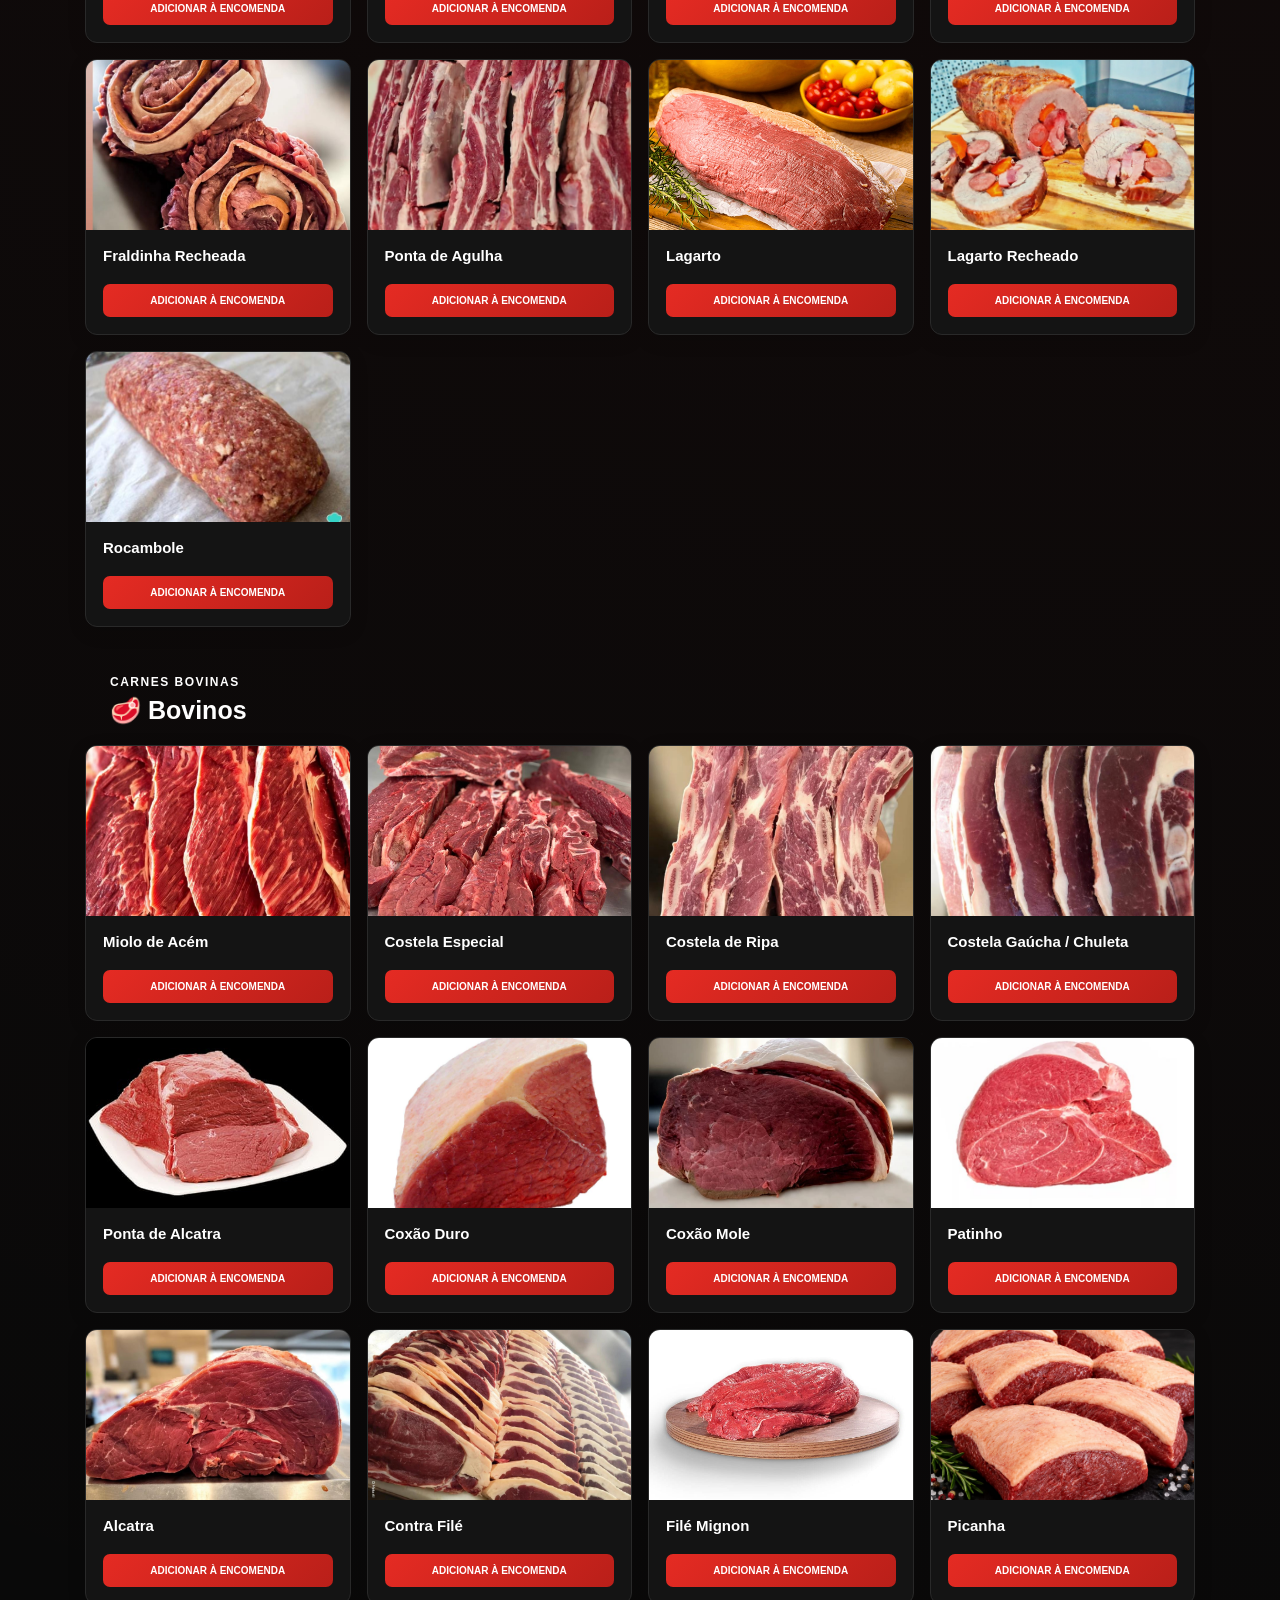
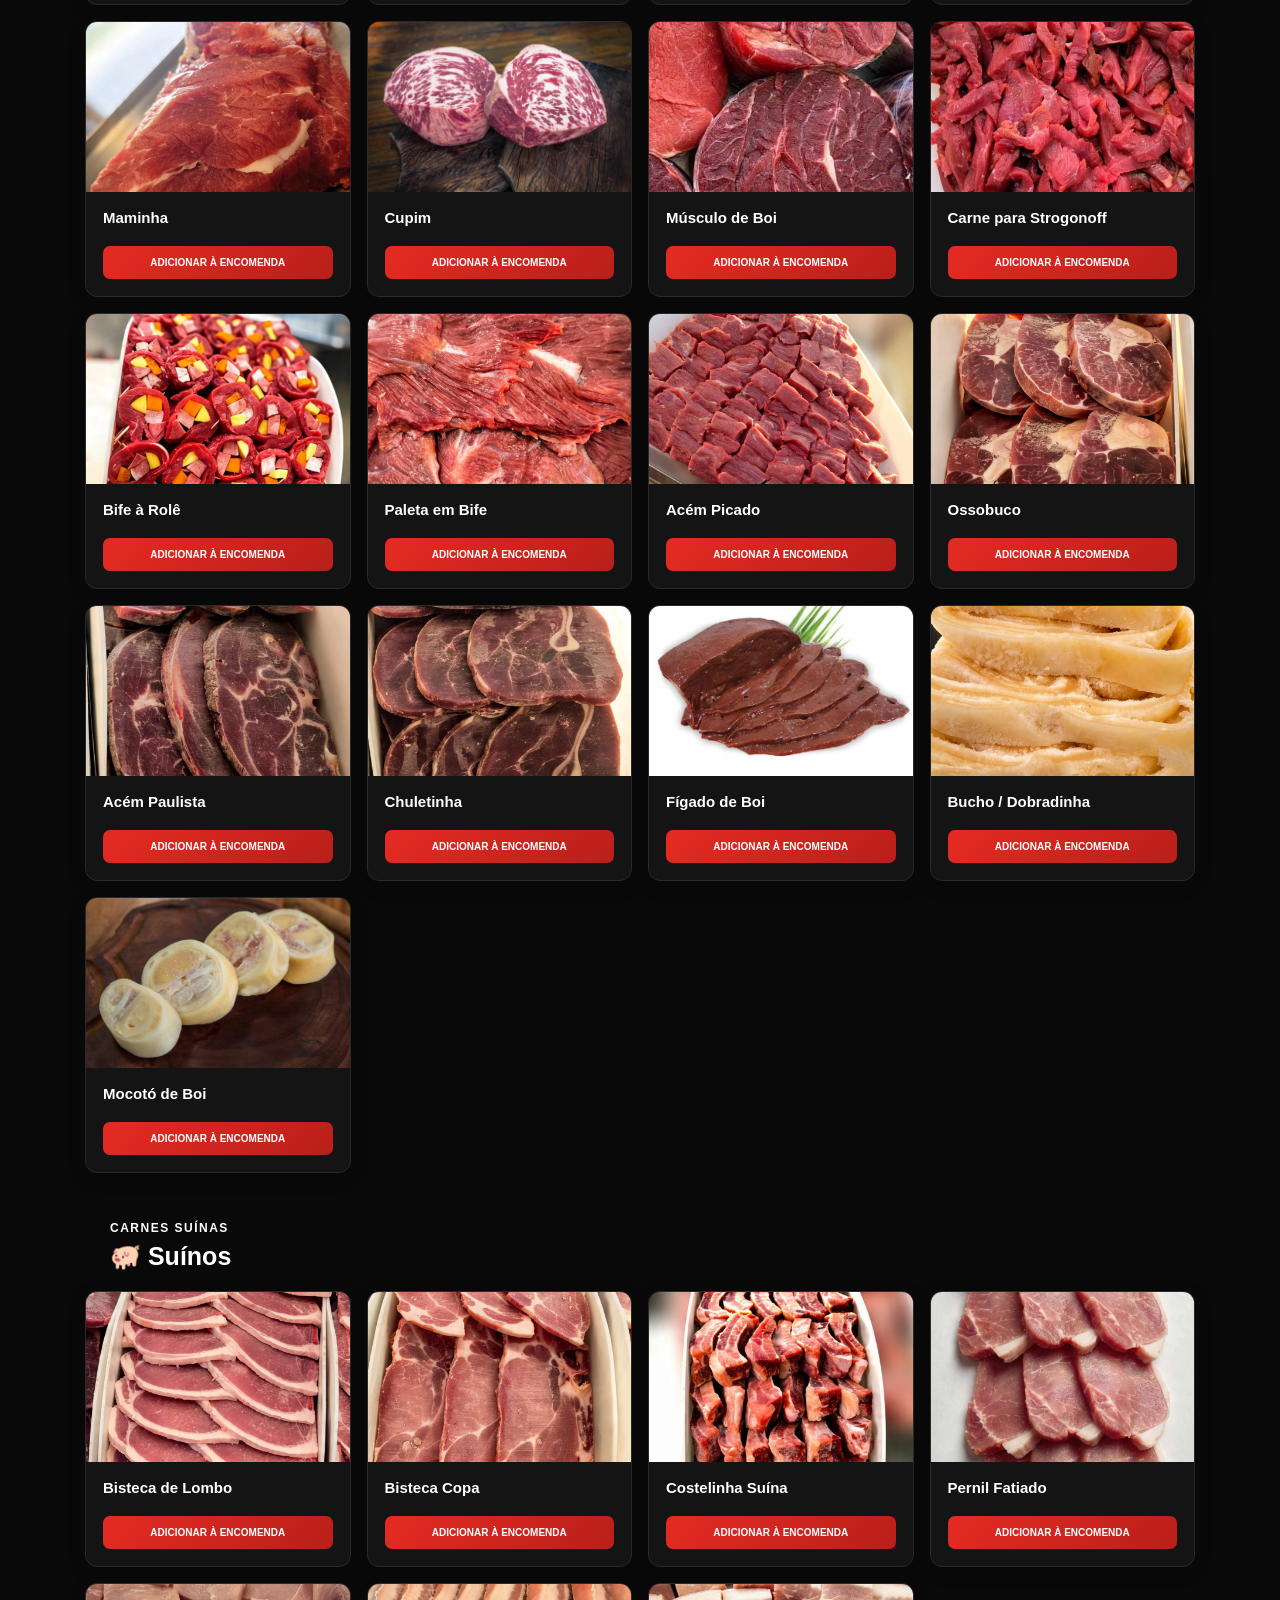
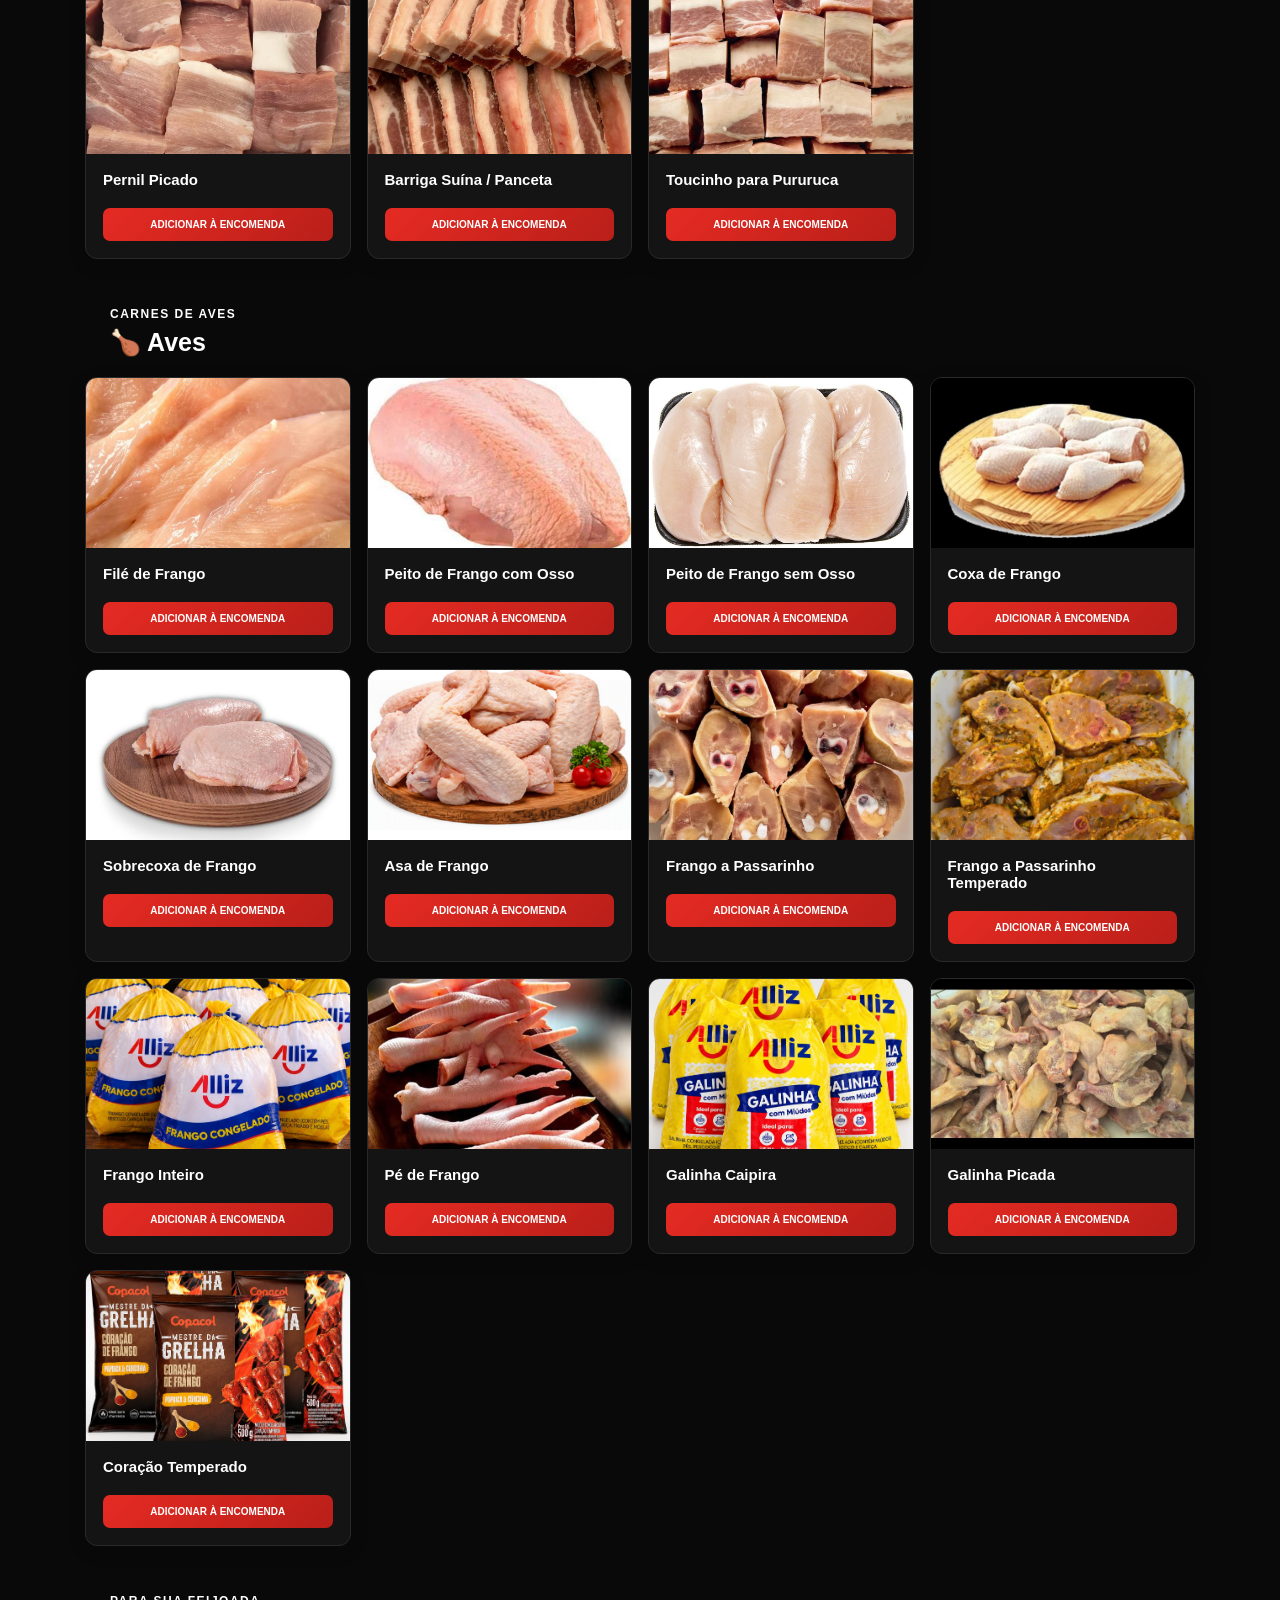
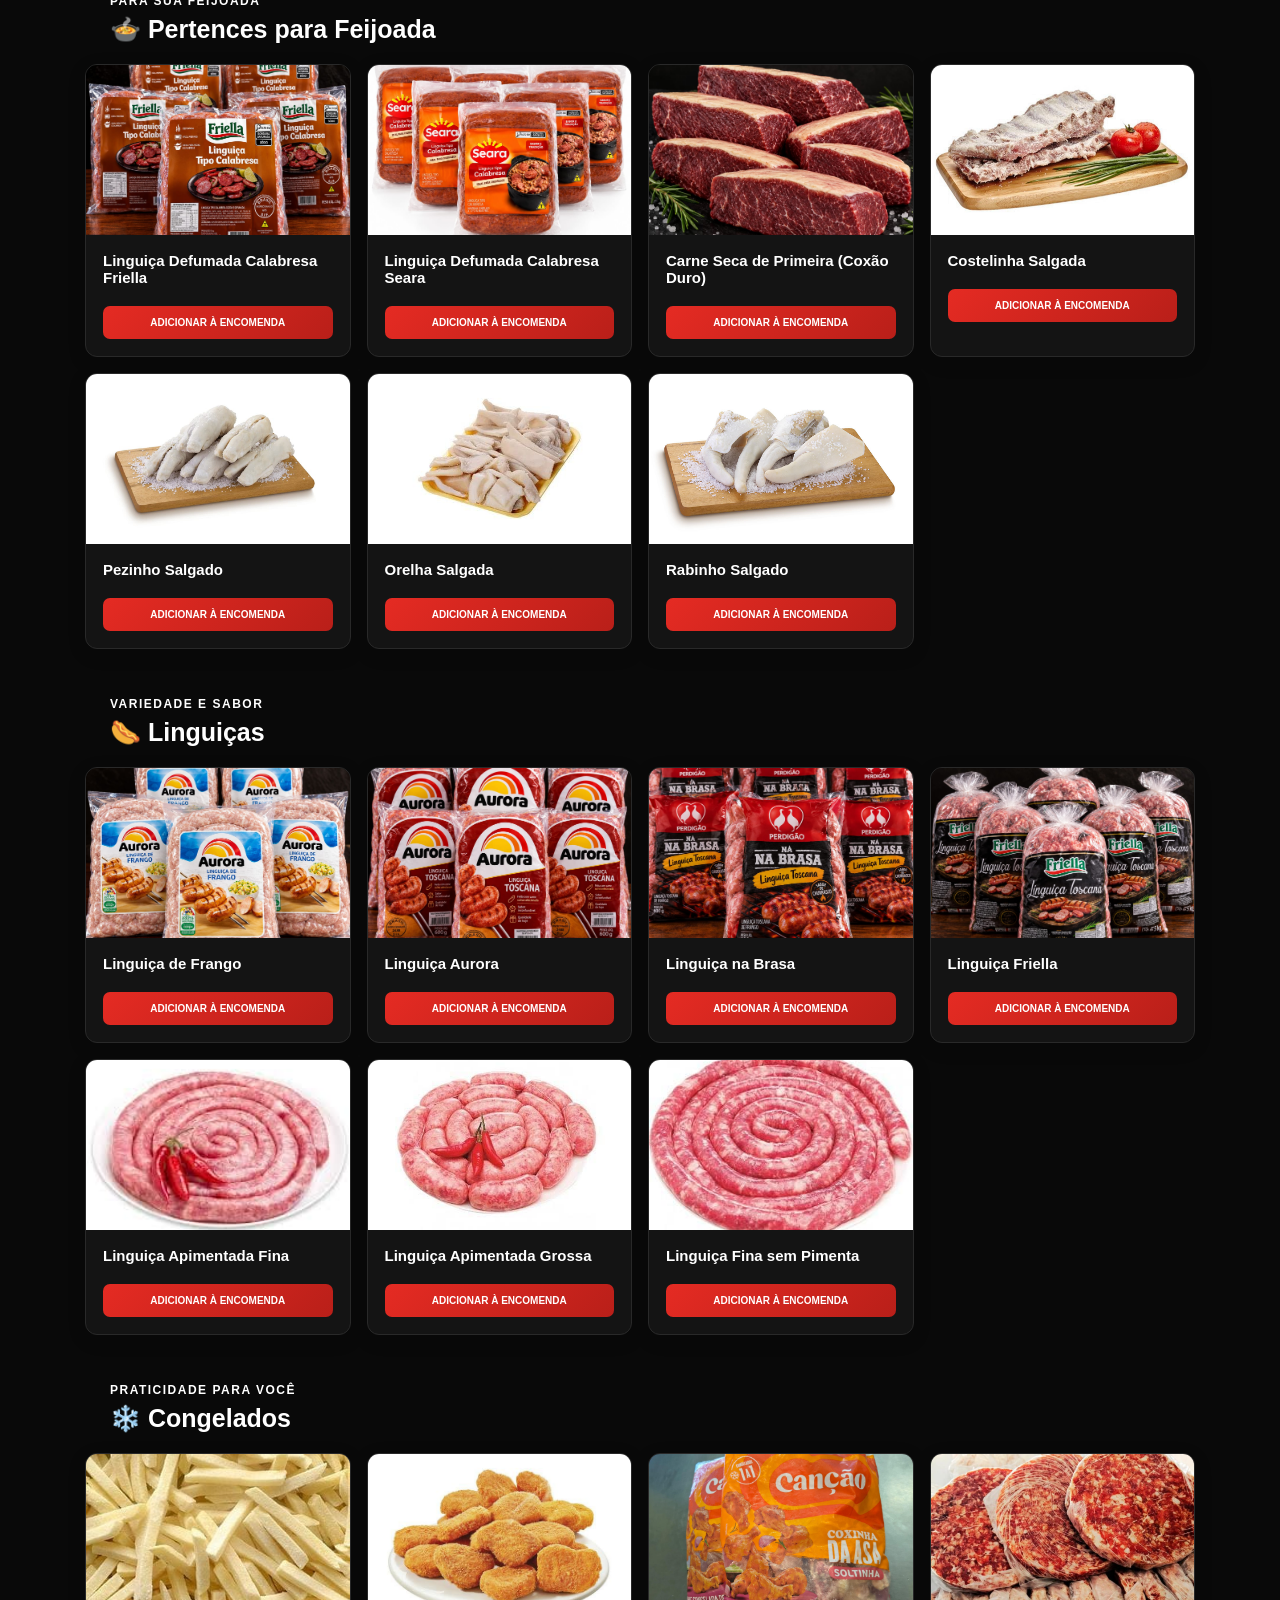
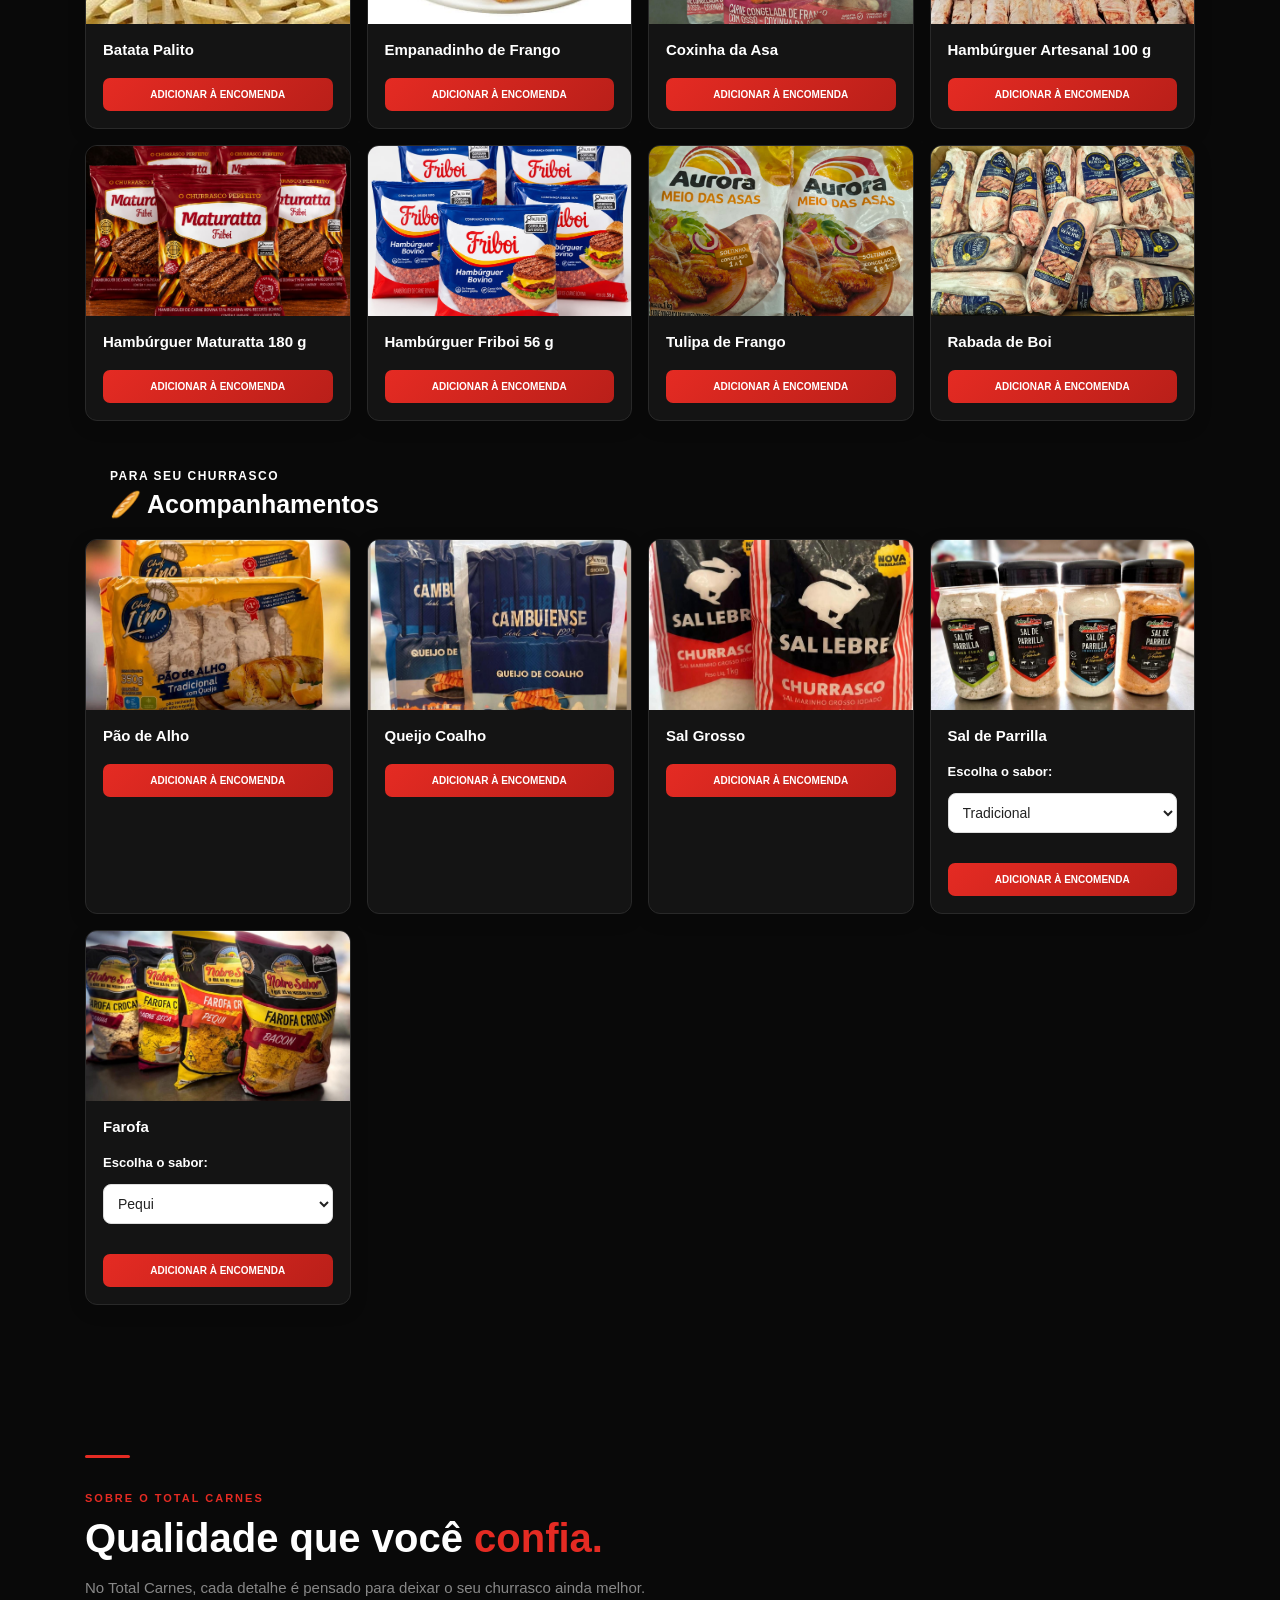
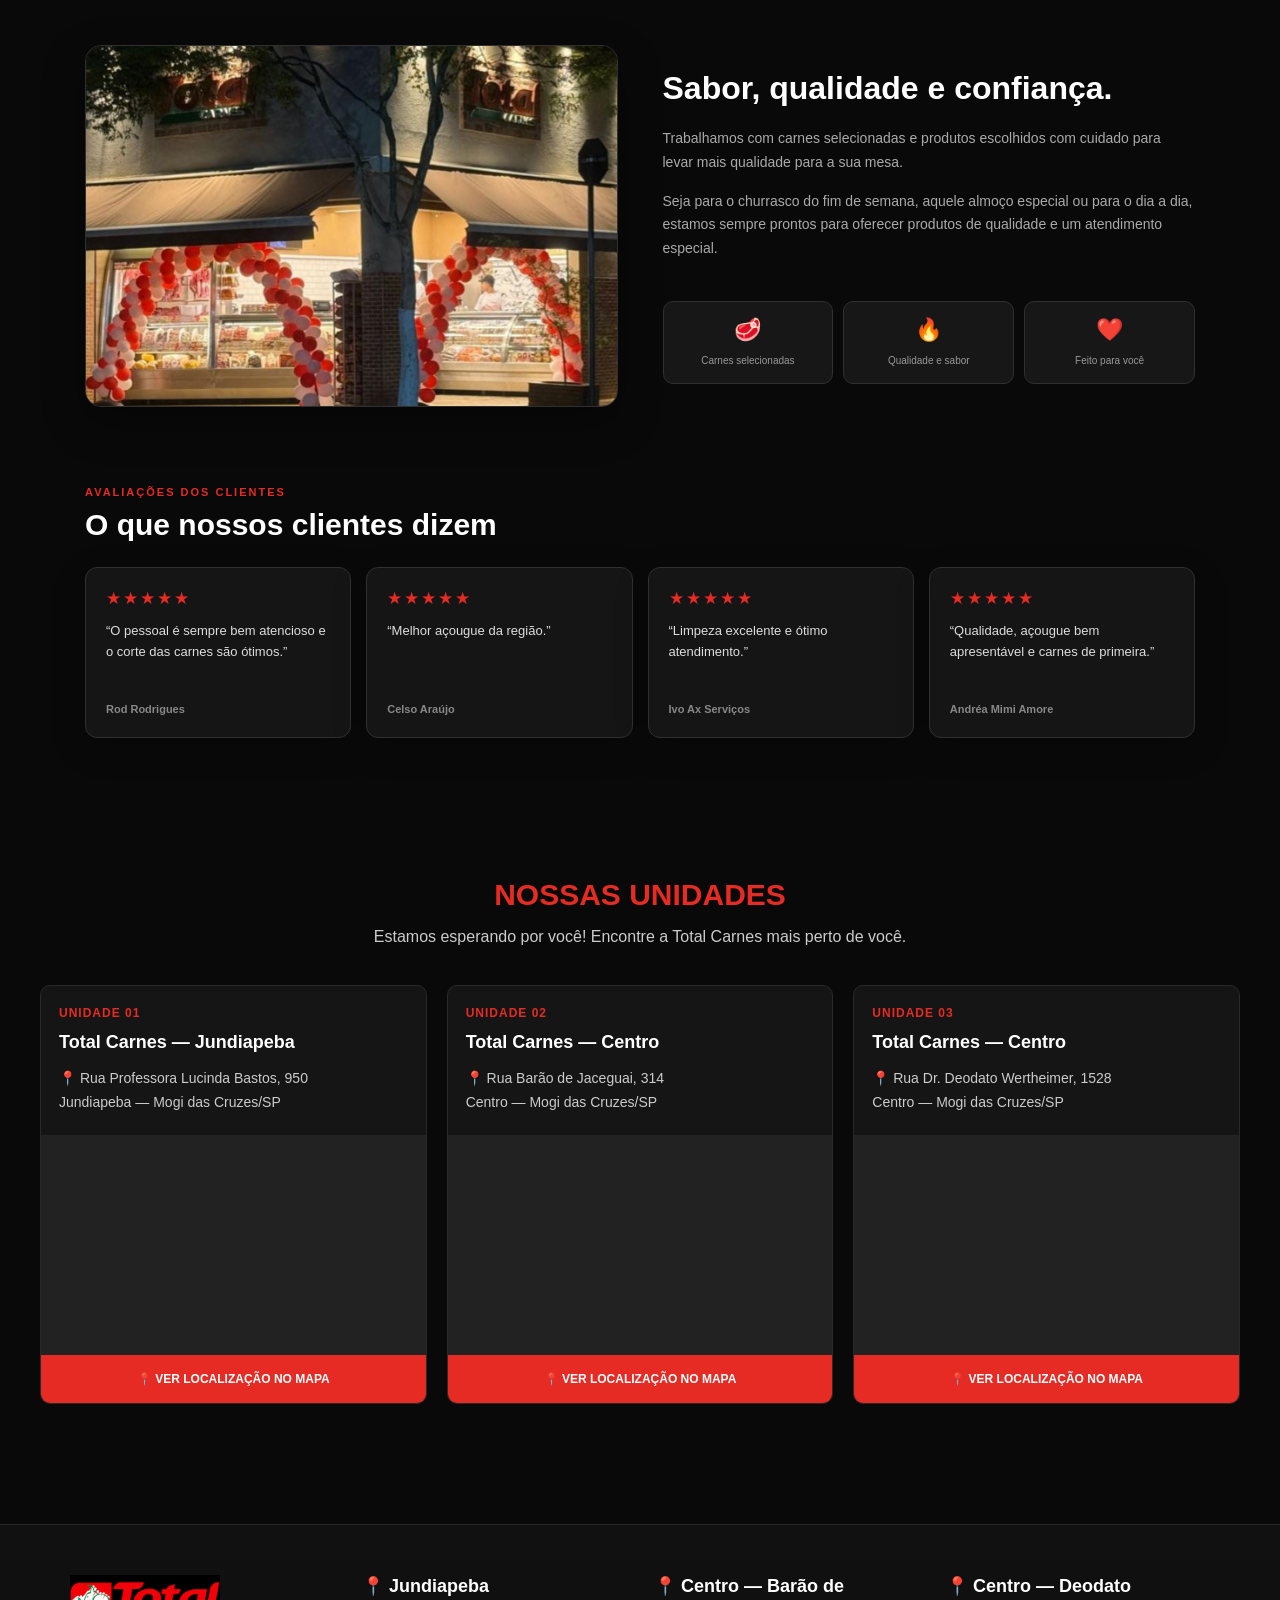
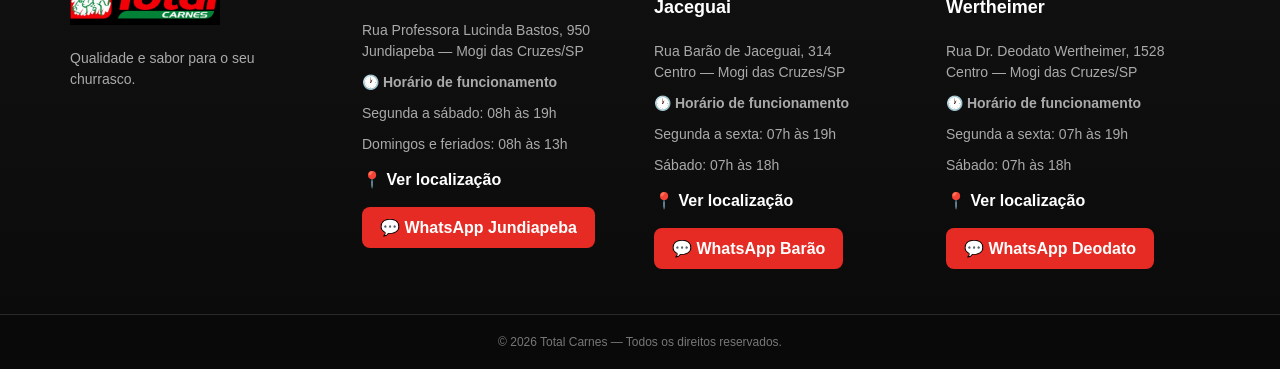
==== commit 8ca99160: "Update print statement from 'Hello' to 'Goodbye'" ====
--- a/index.html
+++ b/index.html
@@ -20,9 +20,8 @@
 
         <div class="logo">
 
-            <img src="Logo site.jpeg" alt="Total Carnes">
-            <img src="rodape.jpg"
-            alt="Total Carnes"
+            
+            <img src="rodape.jpg" alt="Total Carnes"
                 class="logo-secundaria">
 
         </div>
--- a/style.css
+++ b/style.css
@@ -96,10 +96,13 @@
 
     transition: transform 0.3s ease;
 }
-.logo .logo-secundaria {
-   widht: 230px;
-      height: 75px;
-   object-fit: contain;
+.logo img.logo-secundaria {
+    width: 280px;
+    height: 85px;
+    max-width: 100%;
+    object-fit: contain;
+    border-radius: 0;
+    flex-shrink: 1;
 }
 
 .logo:hover img {
@@ -3001,18 +3004,228 @@
         height: 230px;
     }
 }
-/* RODAPÉ COM AS 3 UNIDADES LADO A LADO */
-
-.rodape {
-    padding: 30px 15px;
-}
-
+/* =====================================
+   RODAPÉ — UNIDADES TOTAL CARNES
+===================================== */
+
+.rodape-unidades {
+    grid-column: 1 / -1;
+    width: 100%;
+    max-width: 100%;
+    box-sizing: border-box;
+    margin-top: 30px;
+}
+
+.rodape-unidades > h3 {
+    width: 100%;
+    margin-bottom: 25px;
+    padding-bottom: 14px;
+    border-bottom: 2px solid #e52b23;
+    color: #ffffff;
+    font-size: 22px;
+}
+
+.unidades-lado-a-lado {
+    display: grid;
+    grid-template-columns: repeat(3, minmax(0, 1fr));
+    gap: 25px;
+    width: 100%;
+    box-sizing: border-box;
+}
+
+.unidade-rodape {
+    display: flex;
+    flex-direction: column;
+    align-items: flex-start;
+    min-width: 0;
+    padding: 24px;
+    background: #151515;
+    border: 1px solid #333333;
+    border-top: 3px solid #e52b23;
+    border-radius: 10px;
+    box-sizing: border-box;
+    overflow-wrap: anywhere;
+}
+
+.unidade-rodape p {
+    margin: 0 0 12px;
+    color: #cccccc;
+    line-height: 1.7;
+    font-size: 14px;
+}
+
+.unidade-rodape p strong {
+    color: #ffffff;
+    font-size: 17px;
+}
+
+.unidade-rodape a:not(.botao-whatsapp-unidade) {
+    color: #e52b23;
+    text-decoration: none;
+    margin: 5px 0 15px;
+}
+
+.unidade-rodape a:not(.botao-whatsapp-unidade):hover {
+    text-decoration: underline;
+}
+
+/* BOTÃO VERMELHO DO WHATSAPP */
+
+.unidade-rodape .botao-whatsapp-unidade {
+    display: block;
+    width: 100%;
+    box-sizing: border-box;
+    margin-top: auto;
+    padding: 13px 10px;
+    background: #e52b23;
+    color: #ffffff !important;
+    border: 1px solid #e52b23;
+    border-radius: 6px;
+    text-align: center;
+    text-decoration: none;
+    font-size: 14px;
+    font-weight: bold;
+    line-height: 1.5;
+    transition: background 0.25s ease, transform 0.25s ease;
+}
+
+.unidade-rodape .botao-whatsapp-unidade:hover {
+    background: #bd201a;
+    border-color: #bd201a;
+    transform: translateY(-2px);
+}
+
+/* TABLETS */
+
+@media (max-width: 900px) {
+    .unidades-lado-a-lado {
+        gap: 15px;
+    }
+
+    .unidade-rodape {
+        padding: 17px;
+    }
+}
+
+/* CELULARES */
+
+@media (max-width: 700px) {
+    .rodape-unidades {
+        margin-top: 25px;
+    }
+
+    .unidades-lado-a-lado {
+        grid-template-columns: 1fr;
+        gap: 20px;
+    }
+
+    .unidade-rodape {
+        padding: 22px;
+    }
+
+    .unidade-rodape p {
+        font-size: 14px;
+    }
+
+    .unidade-rodape .botao-whatsapp-unidade {
+        padding: 14px;
+        font-size: 15px;
+    }
+}
+/* =====================================
+   CONTATO - TRÊS UNIDADES
+===================================== */
+
+.unidades-contato {
+    display: grid;
+    grid-template-columns: repeat(3, minmax(0, 1fr));
+    gap: 24px;
+    width: 100%;
+    margin: 40px auto;
+    align-items: stretch;
+}
+
+.unidade-contato {
+    min-width: 0;
+    padding: 22px;
+    background: #151515;
+    border: 1px solid #303030;
+    border-radius: 14px;
+    display: flex;
+    flex-direction: column;
+    gap: 16px;
+}
+
+.unidade-contato h2 {
+    color: #e52b23;
+    font-size: 20px;
+    line-height: 1.4;
+    margin: 0;
+}
+
+.unidade-contato p {
+    line-height: 1.7;
+    margin: 0;
+}
+
+.mapa-unidade {
+    width: 100%;
+    height: 240px;
+    overflow: hidden;
+    border-radius: 10px;
+    background: #222;
+}
+
+.mapa-unidade iframe {
+    display: block;
+    width: 100%;
+    height: 100%;
+    border: 0;
+}
+
+.horario-unidade {
+    font-size: 14px;
+}
+
+.horario-unidade strong {
+    display: inline-block;
+    margin-bottom: 8px;
+}
+
+.unidade-contato .botao-mapa,
+.unidade-contato .botao-whatsapp-unidade {
+    display: block;
+    width: 100%;
+    box-sizing: border-box;
+    padding: 12px 10px;
+    border-radius: 8px;
+    text-align: center;
+    text-decoration: none;
+    font-weight: bold;
+    margin-top: auto;
+}
+
+.unidade-contato .botao-mapa {
+    background: #e52b23;
+    color: #fff;
+}
+
+.unidade-contato .botao-whatsapp-unidade {
+    background: #202020;
+    color: #fff;
+    border: 1px solid #3b3b3b;
+}
+
+.unidade-contato .botao-mapa:hover,
+.unidade-contato .botao-whatsapp-unidade:hover {
+    opacity: 0.85;
+}
+
+/* Rodapé com logo e três unidades */
 .rodape-colunas {
-    max-width: 1400px;
-    margin: 0 auto;
     display: grid;
-    grid-template-columns: 0.7fr 1fr 1fr 1fr;
-    gap: 16px;
+    grid-template-columns: repeat(4, minmax(0, 1fr));
+    gap: 28px;
     align-items: start;
 }
 
@@ -3020,117 +3233,111 @@
     min-width: 0;
 }
 
-.rodape-coluna h3 {
-    font-size: 14px;
-    line-height: 1.4;
-    margin-bottom: 12px;
-}
-
-.rodape-coluna p {
-    font-size: 11px;
-    line-height: 1.5;
-    margin-bottom: 5px;
-}
-
 .rodape-coluna a {
-    font-size: 11px;
-    margin-bottom: 10px;
-}
-
-.rodape-logo img {
-    width: 135px;
-    max-width: 100%;
-}
-
-/* TABLETS: 2 COLUNAS DE LOJAS */
-
-@media (max-width: 900px) {
+    display: block;
+    margin-top: 10px;
+}
+
+/* Tablets */
+@media (max-width: 1000px) {
+    .unidades-contato {
+        grid-template-columns: repeat(2, minmax(0, 1fr));
+    }
+
     .rodape-colunas {
         grid-template-columns: repeat(2, minmax(0, 1fr));
-        gap: 22px;
-    }
-
-    .rodape-logo {
-        grid-column: 1 / -1;
-    }
-}
-
-/* CELULARES */
-
-@media (max-width: 550px) {
+    }
+}
+
+/* Celulares */
+@media (max-width: 600px) {
+    .unidades-contato {
+        grid-template-columns: 1fr;
+        gap: 20px;
+    }
+
+    .mapa-unidade {
+        height: 250px;
+    }
+
     .rodape-colunas {
-        grid-template-columns: 1fr 1fr;
-        gap: 20px 12px;
-    }
-
-    .rodape-logo {
-        grid-column: 1 / -1;
-    }
-
-    .rodape-coluna h3 {
-        font-size: 13px;
-    }
-
-    .rodape-coluna p {
-        font-size: 11px;
-        overflow-wrap: anywhere;
-    }
-}
-/* AJUSTE FORÇADO DO RODAPÉ TOTAL CARNES */
-
-footer.rodape .rodape-colunas {
-    display: grid !important;
-    grid-template-columns: 150px repeat(3, minmax(0, 1fr)) !important;
-    gap: 12px !important;
-    width: 100% !important;
-    max-width: 1400px !important;
-    margin: 0 auto !important;
-    align-items: start !important;
-}
-
-footer.rodape .rodape-coluna {
-    width: 100% !important;
-    min-width: 0 !important;
-    padding: 0 !important;
-    margin: 0 !important;
-    box-sizing: border-box !important;
-}
-
-footer.rodape .rodape-coluna h3 {
-    font-size: 13px !important;
-    line-height: 1.4 !important;
-    overflow-wrap: anywhere;
-}
-
-footer.rodape .rodape-coluna p {
-    font-size: 11px !important;
-    line-height: 1.5 !important;
-    overflow-wrap: anywhere;
-}
-
-footer.rodape .rodape-logo img {
-    width: 130px !important;
-    max-width: 100% !important;
-    height: auto !important;
-}
-
-/* TABLET E CELULAR */
-@media (max-width: 800px) {
-    footer.rodape .rodape-colunas {
-        grid-template-columns: repeat(2, minmax(0, 1fr)) !important;
-    }
-
-    footer.rodape .rodape-logo {
-        grid-column: 1 / -1 !important;
-    }
-}
-
-@media (max-width: 480px) {
-    footer.rodape .rodape-colunas {
-        grid-template-columns: 1fr !important;
-    }
-
-    footer.rodape .rodape-logo {
-        grid-column: auto !important;
-    }
-}
+        grid-template-columns: 1fr;
+        gap: 24px;
+    }
+
+    .unidade-contato {
+        padding: 18px;
+    }
+}
+/* RESTAURAR AS CAIXINHAS DE ESCOLHA DA UNIDADE */
+
+.opcoes-unidade {
+    display: flex;
+    flex-direction: column;
+    gap: 10px;
+    margin: 10px 0 16px;
+}
+
+.unidade-opcao {
+    display: flex;
+    align-items: center;
+    gap: 12px;
+    width: 100%;
+    padding: 14px;
+    background: #202020;
+    border: 1px solid #454545;
+    border-radius: 9px;
+    cursor: pointer;
+    transition: border-color 0.2s ease, background 0.2s ease;
+}
+
+.unidade-opcao:hover {
+    border-color: #e52b23;
+    background: #292020;
+}
+
+.unidade-opcao:has(input:checked) {
+    border-color: #e52b23;
+    background: rgba(229, 43, 35, 0.12);
+}
+
+.unidade-opcao input[type="radio"] {
+    flex: 0 0 auto;
+    width: 18px;
+    height: 18px;
+    margin: 0;
+    accent-color: #e52b23;
+    cursor: pointer;
+}
+
+.unidade-opcao span {
+    display: flex;
+    flex-direction: column;
+    gap: 5px;
+    min-width: 0;
+}
+
+.unidade-opcao strong {
+    color: #fff;
+    font-size: 14px;
+}
+
+.unidade-opcao small {
+    color: #aaa;
+    font-size: 12px;
+    line-height: 1.5;
+}
+/* AJUSTE FINAL DA LOGO SECUNDÁRIA */
+@media screen and (max-width: 850px) {
+    .logo img.logo-secundaria {
+        width: 190px;
+        height: 60px;
+    }
+}
+
+@media screen and (max-width: 500px) {
+    .logo img.logo-secundaria {
+        width: 155px;
+        height: 50px;
+    }
+}
